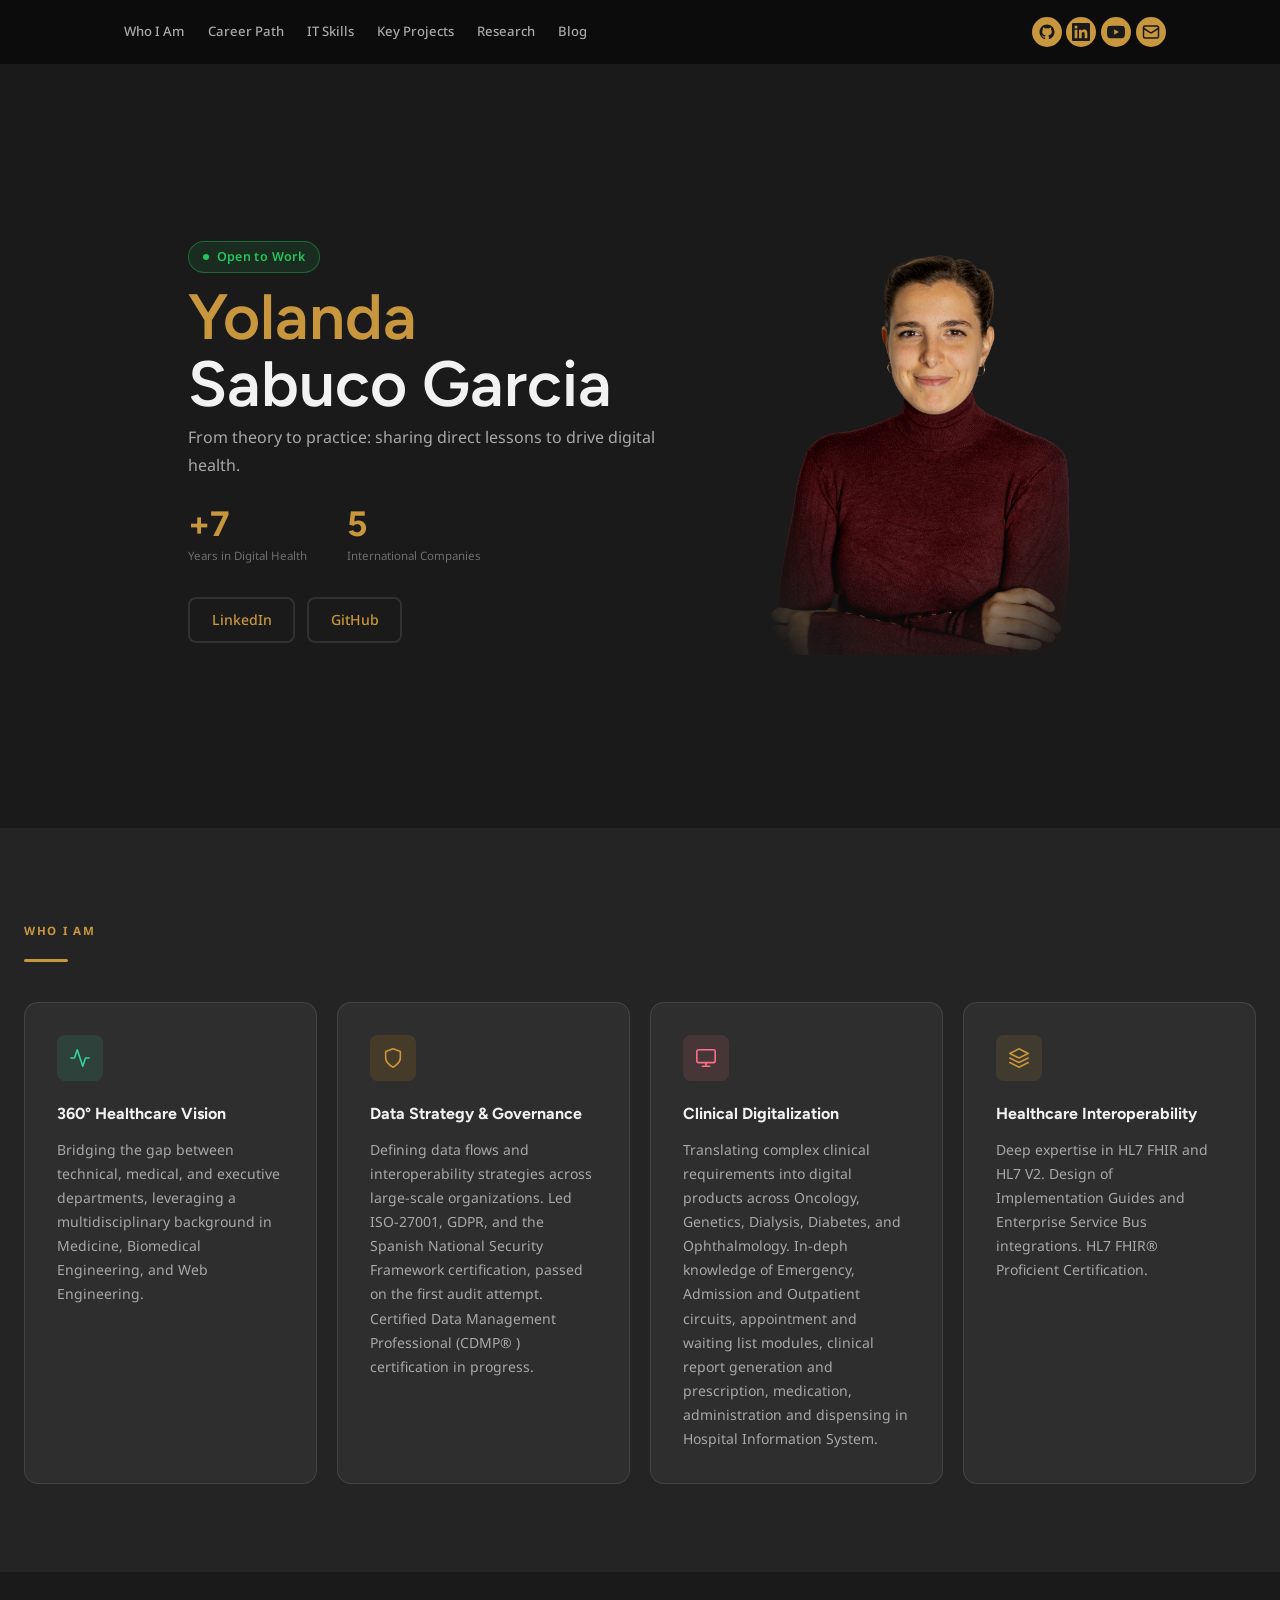
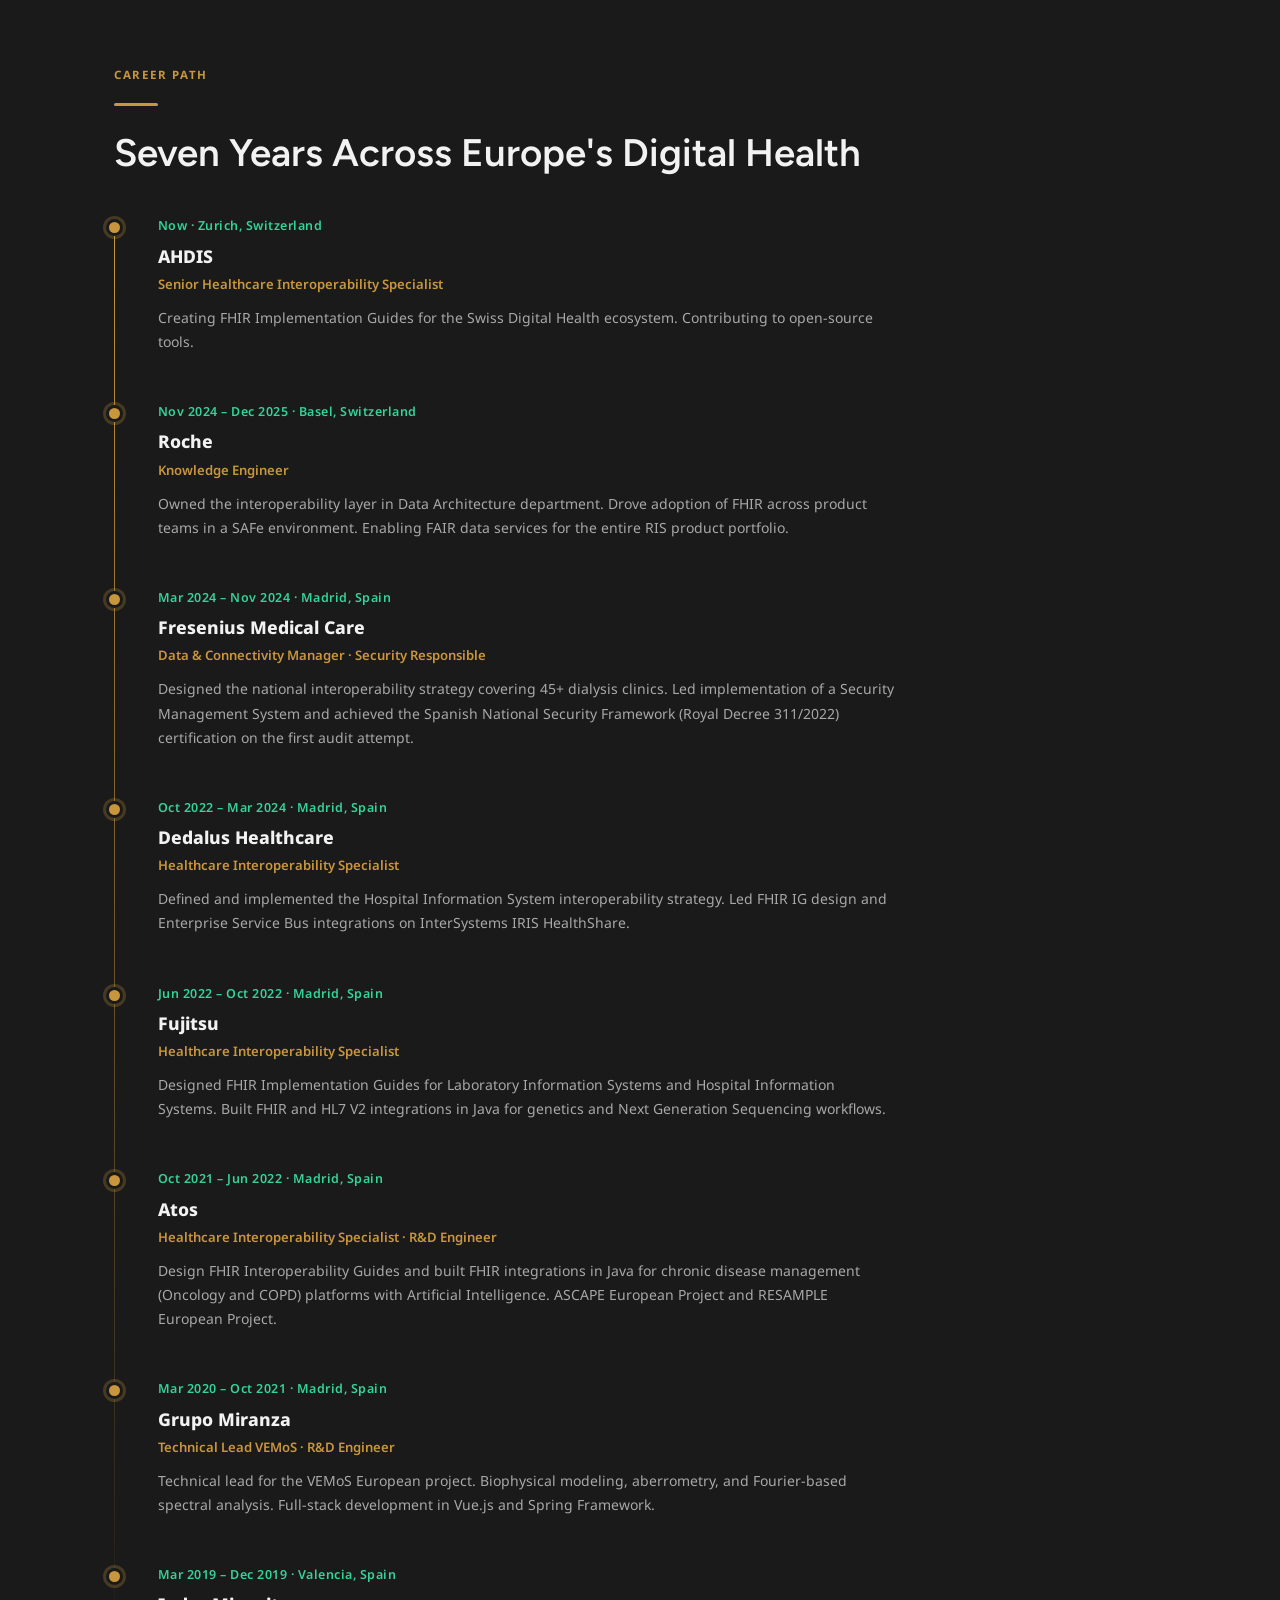
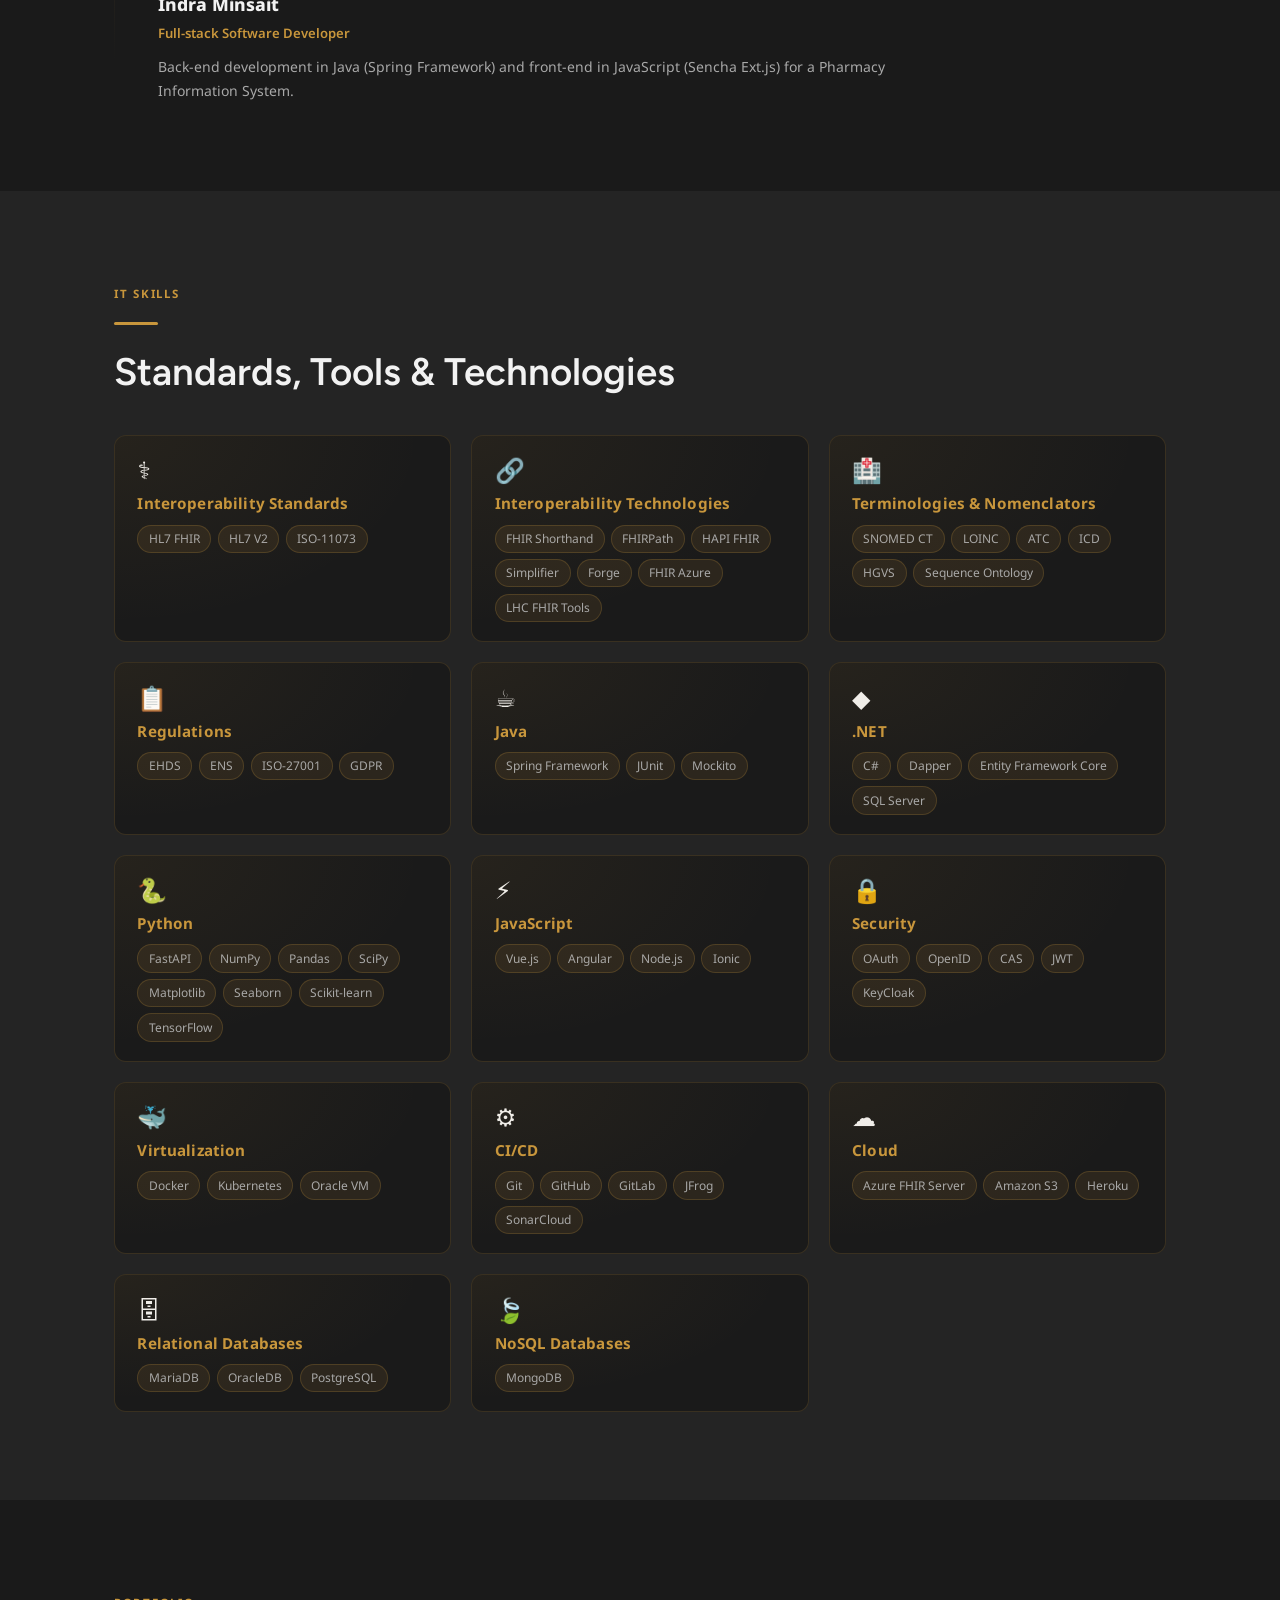
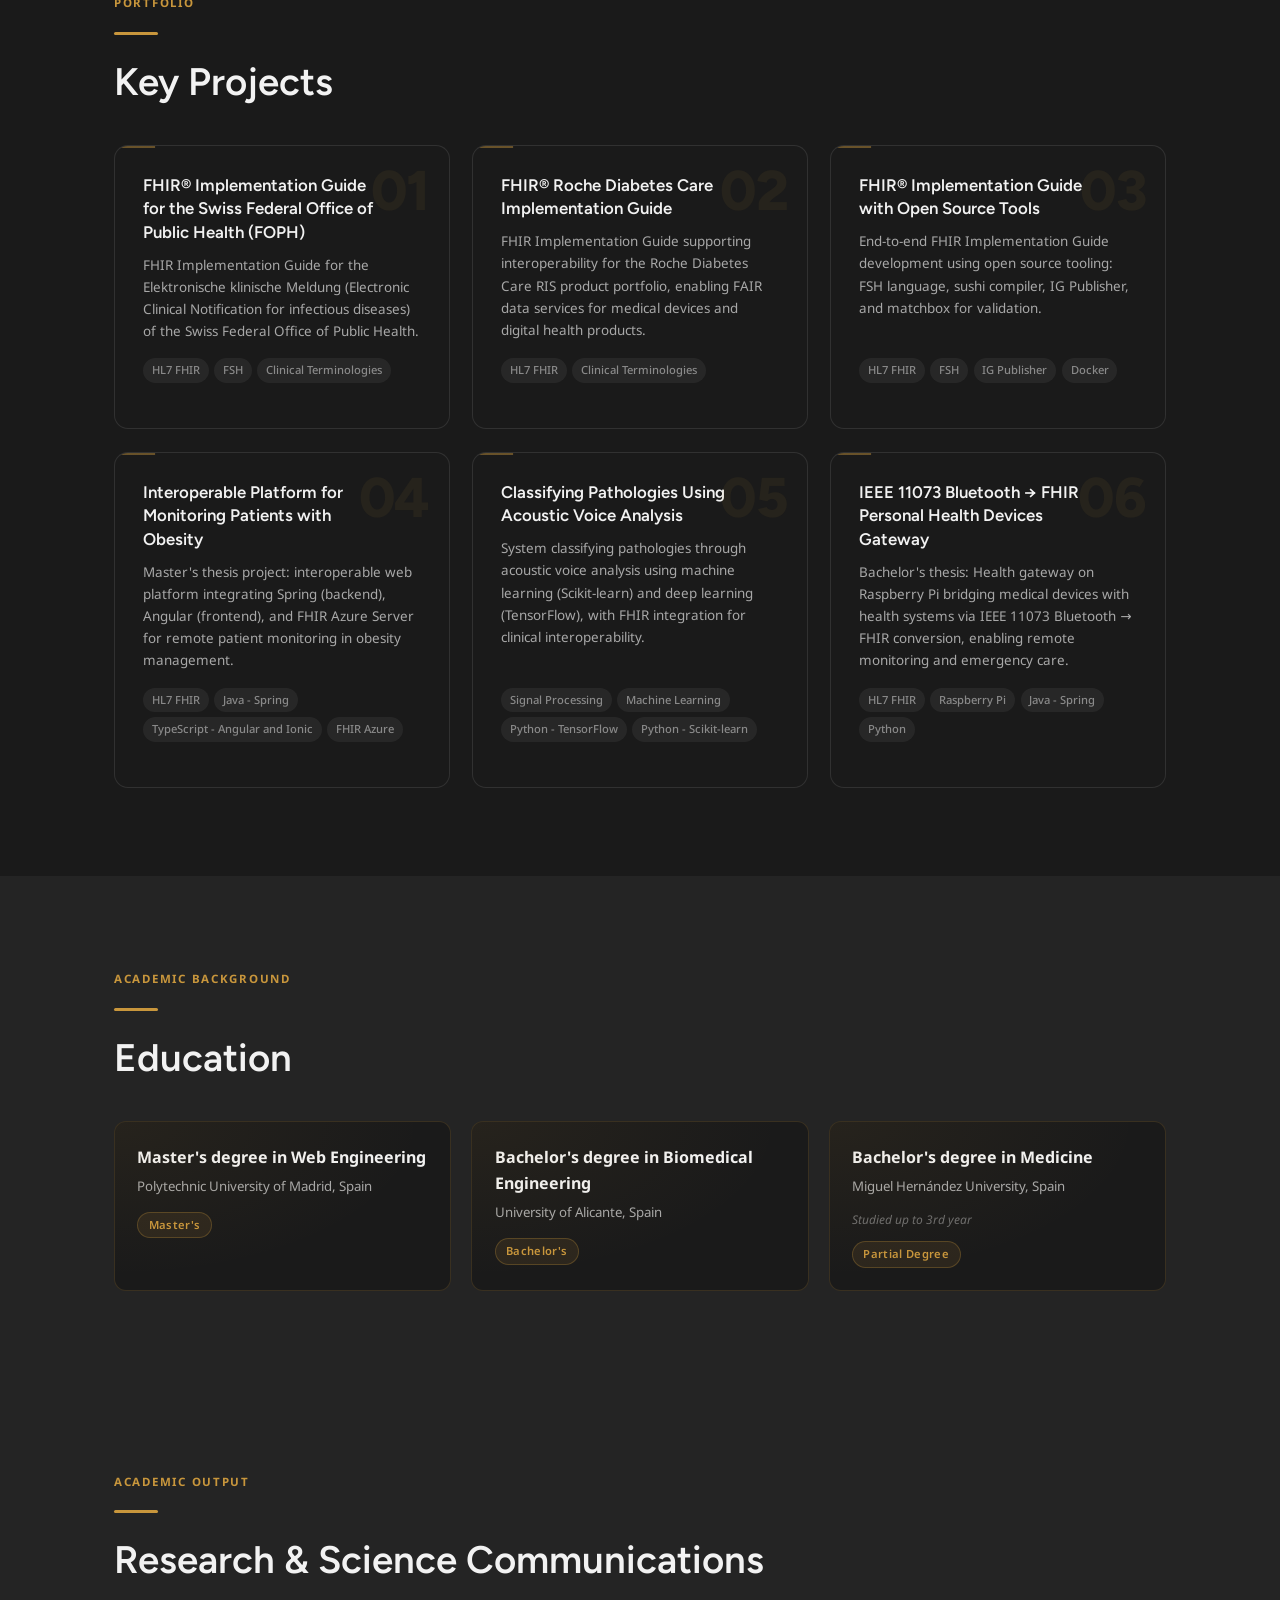
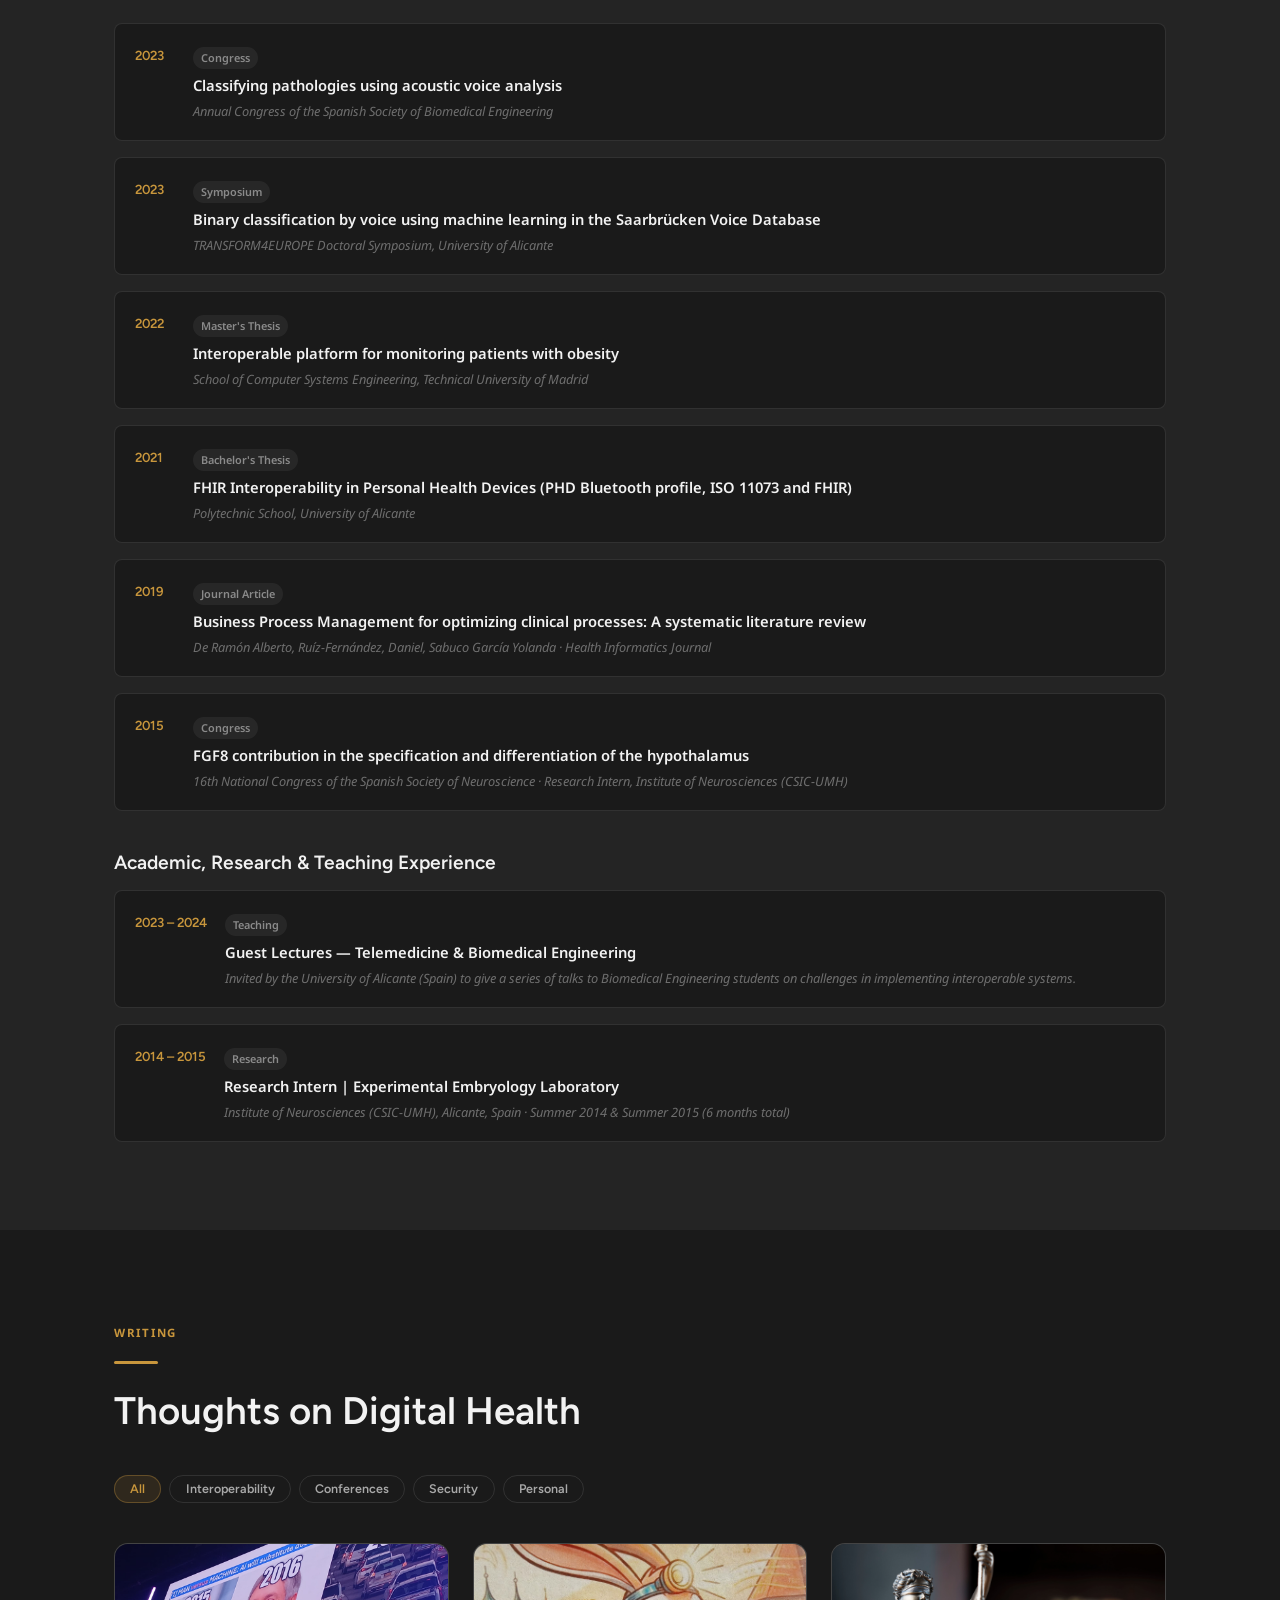
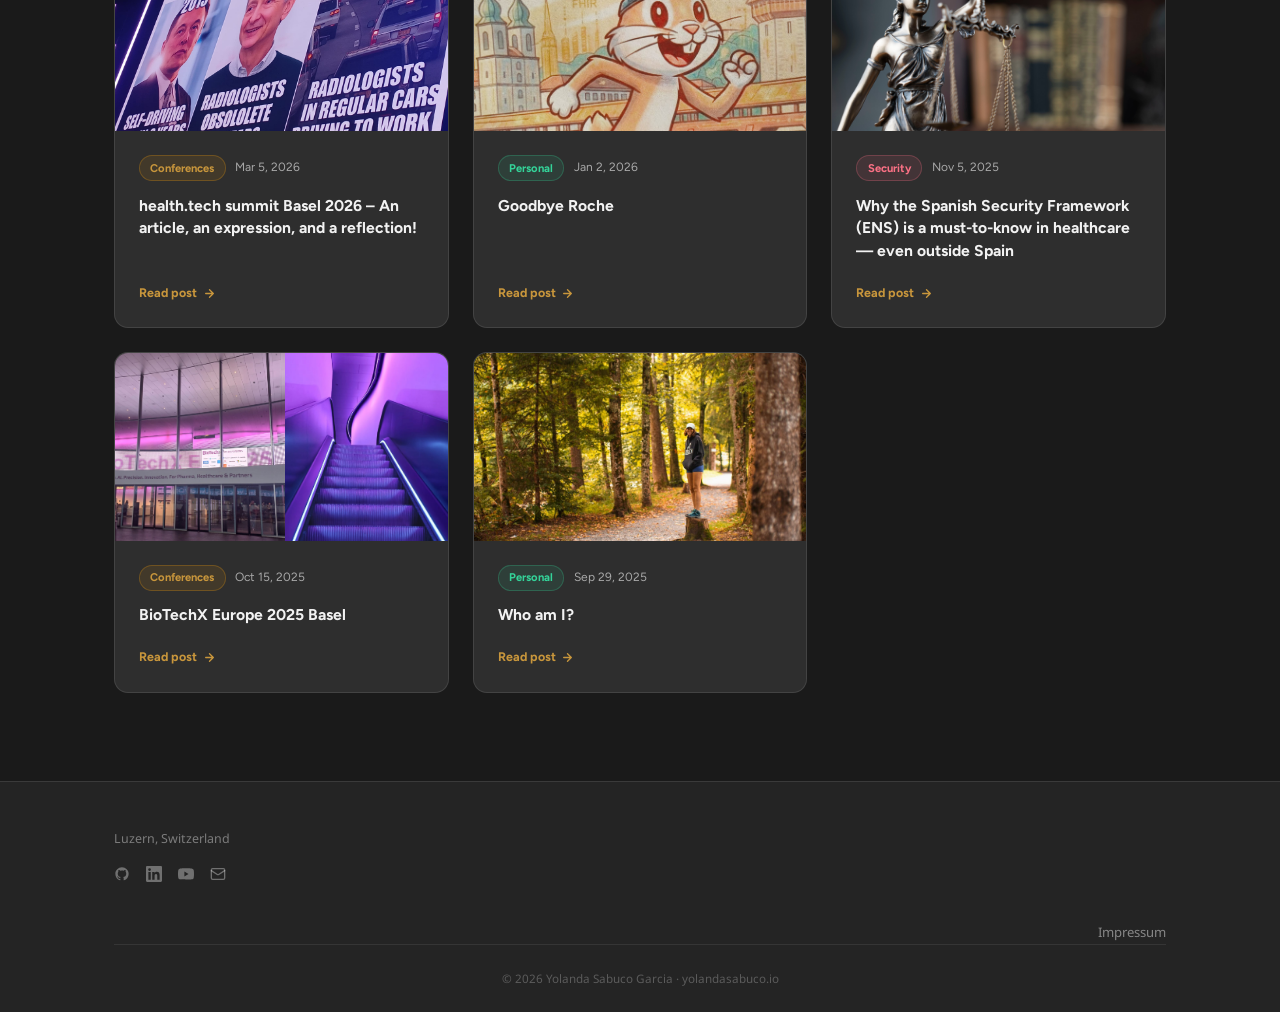
==== index.html @ d235a673 "Make project and publication cards fully clickable Co-Authored-By: Claude Sonnet 4.6 <noreply@anthro" ====
<!DOCTYPE html>
<html lang="en">
<head>
  <meta charset="UTF-8" />
  <meta name="viewport" content="width=device-width, initial-scale=1.0" />
  <title>Yolanda Sabuco Garcia — Portfolio</title>
  <meta name="description" content="Senior Healthcare Interoperability Specialist with +7 years bridging clinical, technical, and regulatory domains." />
  <meta name="author" content="Yolanda Sabuco Garcia" />
  <link rel="stylesheet" href="css/style.css" />
</head>
<body>

<!-- ==================== NAVIGATION ==================== -->
<nav class="nav" role="navigation" aria-label="Main navigation">
  <div class="nav__inner">
 
    <div class="nav__links" role="list">
      <a href="#expertise"     class="nav__link">Who I Am</a>
      <a href="#experience"   class="nav__link">Career Path</a>
      <a href="#skills"       class="nav__link">IT Skills</a>
      <a href="#projects"     class="nav__link">Key Projects</a>
      <a href="#publications" class="nav__link">Research</a>
      <a href="#blog"         class="nav__link">Blog</a>
    </div>

    <div class="nav__social">
      <!-- GitHub -->
      <a href="https://github.com/yoliyu" aria-label="GitHub">
        <svg width="18" height="18" viewBox="0 0 24 24" fill="currentColor"><path d="M12 2C6.477 2 2 6.477 2 12c0 4.418 2.865 8.166 6.839 9.489.5.092.682-.217.682-.482 0-.237-.009-.868-.013-1.703-2.782.604-3.369-1.342-3.369-1.342-.454-1.155-1.11-1.463-1.11-1.463-.908-.62.069-.608.069-.608 1.003.07 1.531 1.03 1.531 1.03.892 1.529 2.341 1.087 2.91.831.092-.646.35-1.086.636-1.336-2.22-.253-4.555-1.11-4.555-4.943 0-1.091.39-1.984 1.029-2.683-.103-.253-.446-1.27.098-2.647 0 0 .84-.269 2.75 1.025A9.578 9.578 0 0 1 12 6.836c.85.004 1.705.115 2.504.337 1.909-1.294 2.747-1.025 2.747-1.025.546 1.377.203 2.394.1 2.647.64.699 1.028 1.592 1.028 2.683 0 3.842-2.339 4.687-4.566 4.935.359.309.678.919.678 1.852 0 1.336-.012 2.415-.012 2.743 0 .267.18.578.688.48C19.138 20.163 22 16.418 22 12c0-5.523-4.477-10-10-10z"/></svg>
      </a>
      <!-- LinkedIn -->
      <a href="https://www.linkedin.com/in/yolanda-sabuco-garcia/" aria-label="LinkedIn">
        <svg width="18" height="18" viewBox="0 0 24 24" fill="currentColor"><path d="M20.447 20.452h-3.554v-5.569c0-1.328-.027-3.037-1.852-3.037-1.853 0-2.136 1.445-2.136 2.939v5.667H9.351V9h3.414v1.561h.046c.477-.9 1.637-1.85 3.37-1.85 3.601 0 4.267 2.37 4.267 5.455v6.286zM5.337 7.433a2.062 2.062 0 0 1-2.063-2.065 2.064 2.064 0 1 1 2.063 2.065zm1.782 13.019H3.555V9h3.564v11.452zM22.225 0H1.771C.792 0 0 .774 0 1.729v20.542C0 23.227.792 24 1.771 24h20.451C23.2 24 24 23.227 24 22.271V1.729C24 .774 23.2 0 22.222 0h.003z"/></svg>
      </a>
      <!-- YouTube -->
      <a href="https://www.youtube.com/@yolandasabuco-io" aria-label="YouTube">
        <svg width="18" height="18" viewBox="0 0 24 24" fill="currentColor"><path d="M23.498 6.186a3.016 3.016 0 0 0-2.122-2.136C19.505 3.545 12 3.545 12 3.545s-7.505 0-9.377.505A3.017 3.017 0 0 0 .502 6.186C0 8.07 0 12 0 12s0 3.93.502 5.814a3.016 3.016 0 0 0 2.122 2.136c1.871.505 9.376.505 9.376.505s7.505 0 9.377-.505a3.015 3.015 0 0 0 2.122-2.136C24 15.93 24 12 24 12s0-3.93-.502-5.814zM9.545 15.568V8.432L15.818 12l-6.273 3.568z"/></svg>
      </a>
      <!-- Email -->
      <a href="mailto:info@yolandasabuco.io" aria-label="Email">
        <svg width="18" height="18" viewBox="0 0 24 24" fill="none" stroke="currentColor" stroke-width="2" stroke-linecap="round" stroke-linejoin="round"><rect x="2" y="4" width="20" height="16" rx="2"/><path d="m22 7-8.97 5.7a1.94 1.94 0 0 1-2.06 0L2 7"/></svg>
      </a>
    </div>

    <button class="nav__hamburger" aria-label="Open menu" aria-expanded="false">
      <span></span><span></span><span></span>
    </button>
  </div>

  <!-- Mobile menu -->
  <div class="nav__mobile-menu" role="dialog" aria-label="Mobile navigation">
        <a href="#expertise"     class="nav__mobile-link">Who I Am</a>
      <a href="#experience"   class="nav__mobile-link">Career Path</a>
      <a href="#skills"       class="nav__mobile-link">IT Skills</a>
      <a href="#projects"     class="nav__mobile-link">Key Projects</a>
      <a href="#publications" class="nav__mobile-link">Research</a>
      <a href="#blog"         class="nav__mobile-link">Blog</a>
  </div>
</nav>

<!-- ==================== HERO ==================== -->
<section class="hero" id="hero">
  <div class="container">
    <div class="hero__inner">
      <div class="hero__content">
        <div class="hero__open-to-work">Open to Work</div>
        <h1 class="hero__name">
          <span class="accent">Yolanda</span><br>Sabuco Garcia
        </h1>
        <p class="hero__bio">
          From theory to practice: sharing direct lessons to drive digital health. 
        </p>

        <div class="hero__stats">
          <div class="hero__stat">
            <div class="hero__stat-value">+7</div>
            <div class="hero__stat-label">Years in Digital Health</div>
          </div>
          <div class="hero__stat">
            <div class="hero__stat-value">5</div>
            <div class="hero__stat-label">International Companies</div>
          </div>
        </div>

        <div class="hero__cta">
<a href="https://www.linkedin.com/in/yolanda-sabuco-garcia/" class="btn btn--outline">LinkedIn</a>
          <a href="https://github.com/yoliyu" class="btn btn--outline">GitHub</a>
        </div>
      </div>

      <div class="hero__img-wrapper reveal reveal-d2">
        <img
          class="hero__img"
          src="images/portrait.png"
          alt="Yolanda Sabuco Garcia"
        />

      </div>
    </div>
  </div>
</section>

<!-- ==================== EXPERTISE ==================== -->
<section class="expertise-section" id="expertise">
  <div class="container">
    <div class="section-title reveal">
      <span class="section-label">Who I Am</span>
      <div class="divider"></div>
   </div>

    <div class="expertise-grid">
 
      <div class="expertise-card reveal reveal-d1">
        <div class="expertise-card__icon expertise-card__icon--green">
          <svg viewBox="0 0 24 24" fill="none" stroke="currentColor" stroke-width="1.75" stroke-linecap="round" stroke-linejoin="round" aria-hidden="true"><path d="M22 12h-4l-3 9L9 3l-3 9H2"/></svg>
        </div>
        <div class="expertise-card__title">360° Healthcare Vision</div>
        <p class="expertise-card__text">Bridging the gap between technical, medical, and executive departments, leveraging a multidisciplinary background in Medicine, Biomedical Engineering, and Web Engineering.</p>
      </div>

      <div class="expertise-card reveal reveal-d2">
        <div class="expertise-card__icon expertise-card__icon--amber">
          <svg viewBox="0 0 24 24" fill="none" stroke="currentColor" stroke-width="1.75" stroke-linecap="round" stroke-linejoin="round" aria-hidden="true"><path d="M12 22s8-4 8-10V5l-8-3-8 3v7c0 6 8 10 8 10z"/></svg>
        </div>
        <div class="expertise-card__title">Data Strategy &amp; Governance</div>
        <p class="expertise-card__text">Defining data flows and interoperability strategies across large-scale organizations. Led ISO-27001, GDPR, and the Spanish National Security Framework certification, passed on the first audit attempt. Certified Data Management Professional (CDMP® ) certification in progress.</p>
      </div>

      <div class="expertise-card reveal reveal-d3">
        <div class="expertise-card__icon expertise-card__icon--rose">
          <svg viewBox="0 0 24 24" fill="none" stroke="currentColor" stroke-width="1.75" stroke-linecap="round" stroke-linejoin="round" aria-hidden="true"><rect x="2" y="3" width="20" height="14" rx="2"/><path d="M8 21h8M12 17v4"/></svg>
        </div>
        <div class="expertise-card__title">Clinical Digitalization</div>
        <p class="expertise-card__text">Translating complex clinical requirements into digital products across Oncology, Genetics, Dialysis, Diabetes, and Ophthalmology. In-deph knowledge of Emergency, Admission and Outpatient circuits, appointment and waiting list modules, clinical report generation and prescription, medication, administration and dispensing in Hospital Information System.</p>
      </div>

           <div class="expertise-card reveal">
        <div class="expertise-card__icon expertise-card__icon--blue">
          <svg viewBox="0 0 24 24" fill="none" stroke="currentColor" stroke-width="1.75" stroke-linecap="round" stroke-linejoin="round" aria-hidden="true"><path d="M12 2 2 7l10 5 10-5-10-5Z"/><path d="m2 17 10 5 10-5"/><path d="m2 12 10 5 10-5"/></svg>
        </div>
        <div class="expertise-card__title">Healthcare Interoperability</div>
        <p class="expertise-card__text">Deep expertise in HL7 FHIR and HL7 V2. Design of Implementation Guides and Enterprise Service Bus integrations. HL7 FHIR® Proficient Certification.</p>
      </div>

    </div>
  </div>
</section>

<!-- ==================== EXPERIENCE ==================== -->
<section id="experience">
  <div class="container">
    <div class="section-title reveal">
      <span class="section-label">Career Path</span>
      <div class="divider"></div>
      <h2>Seven Years Across Europe's Digital Health</h2>
    </div>

    <div class="exp-timeline">

      <div class="t-item reveal">
        <div class="t-date">Now · Zurich, Switzerland</div>
        <div class="t-company">AHDIS</div>
        <div class="t-role">Senior Healthcare Interoperability Specialist</div>
        <p class="t-desc">Creating FHIR Implementation Guides for the Swiss Digital Health ecosystem. Contributing to open-source tools.</p>
      </div>

      <div class="t-item reveal">
        <div class="t-date">Nov 2024 – Dec 2025 · Basel, Switzerland</div>
        <div class="t-company">Roche</div>
        <div class="t-role">Knowledge Engineer</div>
        <p class="t-desc">Owned the interoperability layer in Data Architecture department. Drove adoption of FHIR across product teams  in a SAFe environment. Enabling FAIR data services for the entire RIS product portfolio.</p>
      </div>

      <div class="t-item reveal">
        <div class="t-date">Mar 2024 – Nov 2024 · Madrid, Spain</div>
        <div class="t-company">Fresenius Medical Care</div>
        <div class="t-role">Data &amp; Connectivity Manager · Security Responsible</div>
        <p class="t-desc">Designed the national interoperability strategy covering 45+ dialysis clinics. Led implementation of a Security Management System and achieved the Spanish National Security Framework (Royal Decree 311/2022) certification on the first audit attempt.</p>
      </div>

      <div class="t-item reveal">
        <div class="t-date">Oct 2022 – Mar 2024 · Madrid, Spain</div>
        <div class="t-company">Dedalus Healthcare</div>
        <div class="t-role">Healthcare Interoperability Specialist</div>
        <p class="t-desc">Defined and implemented the Hospital Information System interoperability strategy. Led FHIR IG design and Enterprise Service Bus integrations on InterSystems IRIS HealthShare.</p>
      </div>

      <div class="t-item reveal">
        <div class="t-date">Jun 2022 – Oct 2022 · Madrid, Spain</div>
        <div class="t-company">Fujitsu</div>
        <div class="t-role">Healthcare Interoperability Specialist</div>
        <p class="t-desc">Designed FHIR Implementation Guides for Laboratory Information Systems and Hospital Information Systems. Built FHIR and HL7 V2 integrations in Java for genetics and Next Generation Sequencing workflows.</p>
      </div>

      <div class="t-item reveal">
        <div class="t-date">Oct 2021 – Jun 2022 · Madrid, Spain</div>
        <div class="t-company">Atos</div>
        <div class="t-role">Healthcare Interoperability Specialist · R&amp;D Engineer</div>
        <p class="t-desc">Design FHIR Interoperability Guides and built FHIR integrations in Java for chronic disease management (Oncology and COPD) platforms with Artificial Intelligence. ASCAPE European Project and RESAMPLE European Project.</p>
      </div>

      <div class="t-item reveal">
        <div class="t-date">Mar 2020 – Oct 2021 · Madrid, Spain</div>
        <div class="t-company">Grupo Miranza</div>
        <div class="t-role">Technical Lead VEMoS · R&amp;D Engineer</div>
        <p class="t-desc">Technical lead for the VEMoS European project. Biophysical modeling, aberrometry, and Fourier-based spectral analysis. Full-stack development in Vue.js and Spring Framework.</p>
      </div>

      <div class="t-item reveal">
        <div class="t-date">Mar 2019 – Dec 2019 · Valencia, Spain</div>
        <div class="t-company">Indra Minsait</div>
        <div class="t-role">Full-stack Software Developer</div>
        <p class="t-desc">Back-end development in Java (Spring Framework) and front-end in JavaScript (Sencha Ext.js) for a Pharmacy Information System.</p>
      </div>
    </div>
  </div>
</section>

<!-- ==================== SKILLS ==================== -->
<section id="skills" style="background: var(--surface);">
 <div class="container">
    <div class="section-title reveal">
      <span class="section-label">IT Skills</span>
      <div class="divider"></div>
      <h2>Standards, Tools &amp; Technologies</h2>
    </div>
    
    <div class="skills-grid">

      <div class="skill-card r d1">
        <span class="skill-card__icon">⚕</span>
        <h3 class="skill-card__title">Interoperability Standards</h3>
        <div class="skill-card__tags">
          <span class="stag">HL7 FHIR</span><span class="stag">HL7 V2</span><span class="stag">ISO-11073</span>
        </div>
      </div>

      <div class="skill-card r d2">
        <span class="skill-card__icon">🔗</span>
        <h3 class="skill-card__title">Interoperability Technologies</h3>
        <div class="skill-card__tags">
          <span class="stag">FHIR Shorthand</span><span class="stag">FHIRPath</span><span class="stag">HAPI FHIR</span><span class="stag">Simplifier</span><span class="stag">Forge</span><span class="stag">FHIR Azure</span><span class="stag">LHC FHIR Tools</span>
        </div>
      </div>

      <div class="skill-card r d3">
        <span class="skill-card__icon">🏥</span>
        <h3 class="skill-card__title">Terminologies &amp; Nomenclators</h3>
        <div class="skill-card__tags">
          <span class="stag">SNOMED CT</span><span class="stag">LOINC</span><span class="stag">ATC</span><span class="stag">ICD</span><span class="stag">HGVS</span><span class="stag">Sequence Ontology</span>
        </div>
      </div>

      <div class="skill-card r d1">
        <span class="skill-card__icon">📋</span>
        <h3 class="skill-card__title">Regulations</h3>
        <div class="skill-card__tags">
          <span class="stag">EHDS</span><span class="stag">ENS</span><span class="stag">ISO-27001</span><span class="stag">GDPR</span>
        </div>
      </div>

      <div class="skill-card r d2">
        <span class="skill-card__icon">☕</span>
        <h3 class="skill-card__title">Java</h3>
        <div class="skill-card__tags">
          <span class="stag">Spring Framework</span><span class="stag">JUnit</span><span class="stag">Mockito</span>
        </div>
      </div>

      <div class="skill-card r d3">
        <span class="skill-card__icon">◆</span>
        <h3 class="skill-card__title">.NET</h3>
        <div class="skill-card__tags">
          <span class="stag">C#</span><span class="stag">Dapper</span><span class="stag">Entity Framework Core</span><span class="stag">SQL Server</span>
        </div>
      </div>

      <div class="skill-card r d1">
        <span class="skill-card__icon">🐍</span>
        <h3 class="skill-card__title">Python</h3>
        <div class="skill-card__tags">
          <span class="stag">FastAPI</span><span class="stag">NumPy</span><span class="stag">Pandas</span><span class="stag">SciPy</span><span class="stag">Matplotlib</span><span class="stag">Seaborn</span><span class="stag">Scikit-learn</span><span class="stag">TensorFlow</span>
        </div>
      </div>

      <div class="skill-card r d2">
        <span class="skill-card__icon">⚡</span>
        <h3 class="skill-card__title">JavaScript</h3>
        <div class="skill-card__tags">
          <span class="stag">Vue.js</span><span class="stag">Angular</span><span class="stag">Node.js</span><span class="stag">Ionic</span>
        </div>
      </div>

      <div class="skill-card r d3">
        <span class="skill-card__icon">🔒</span>
        <h3 class="skill-card__title">Security</h3>
        <div class="skill-card__tags">
          <span class="stag">OAuth</span><span class="stag">OpenID</span><span class="stag">CAS</span><span class="stag">JWT</span><span class="stag">KeyCloak</span>
        </div>
      </div>

      <div class="skill-card r d1">
        <span class="skill-card__icon">🐳</span>
        <h3 class="skill-card__title">Virtualization</h3>
        <div class="skill-card__tags">
          <span class="stag">Docker</span><span class="stag">Kubernetes</span><span class="stag">Oracle VM</span>
        </div>
      </div>

      <div class="skill-card r d2">
        <span class="skill-card__icon">⚙</span>
        <h3 class="skill-card__title">CI/CD</h3>
        <div class="skill-card__tags">
          <span class="stag">Git</span><span class="stag">GitHub</span><span class="stag">GitLab</span><span class="stag">JFrog</span><span class="stag">SonarCloud</span>
        </div>
      </div>

      <div class="skill-card r d3">
        <span class="skill-card__icon">☁</span>
        <h3 class="skill-card__title">Cloud</h3>
        <div class="skill-card__tags">
          <span class="stag">Azure FHIR Server</span><span class="stag">Amazon S3</span><span class="stag">Heroku</span>
        </div>
      </div>

      <div class="skill-card r d1">
        <span class="skill-card__icon">🗄</span>
        <h3 class="skill-card__title">Relational Databases</h3>
        <div class="skill-card__tags">
          <span class="stag">MariaDB</span><span class="stag">OracleDB</span><span class="stag">PostgreSQL</span>
        </div>
      </div>

      <div class="skill-card r d2">
        <span class="skill-card__icon">🍃</span>
        <h3 class="skill-card__title">NoSQL Databases</h3>
        <div class="skill-card__tags">
          <span class="stag">MongoDB</span>
        </div>
      </div>

    </div>
  </div>
</section>

<!-- ==================== PROJECTS ==================== -->
<section id="projects">
  <div class="container">
    <div class="section-title reveal">
      <span class="section-label">Portfolio</span>
      <div class="divider"></div>
      <h2>Key Projects</h2>
    </div>

    <div class="projects__grid">

      <a class="project-card reveal" href="https://github.com/ahdis/ch-ekm" target="_blank" rel="noopener">
        <span class="project-card__num">01</span>
        <div class="project-card__title">FHIR® Implementation Guide for the Swiss Federal Office of Public Health (FOPH)</div>
        <p class="project-card__desc">FHIR Implementation Guide for the Elektronische klinische Meldung (Electronic Clinical Notification for infectious diseases) of the Swiss Federal Office of Public Health.</p>
        <div class="project-card__tags">
          <span class="tag">HL7 FHIR</span>
          <span class="tag">FSH</span>
          <span class="tag">Clinical Terminologies</span>
        </div>
      </a>

      <a class="project-card reveal reveal-d1" href="https://simplifier.net/guide/interoperability-r5-guide?version=current" target="_blank" rel="noopener">
        <span class="project-card__num">02</span>
        <div class="project-card__title">FHIR® Roche Diabetes Care Implementation Guide</div>
        <p class="project-card__desc">FHIR Implementation Guide supporting interoperability for the Roche Diabetes Care RIS product portfolio, enabling FAIR data services for medical devices and digital health products.</p>
        <div class="project-card__tags">
          <span class="tag">HL7 FHIR</span>
          <span class="tag">Clinical Terminologies</span>
        </div>
      </a>

      <a class="project-card reveal reveal-d2" href="https://github.com/yoliyu/fhir-implementation-guide" target="_blank" rel="noopener">
        <span class="project-card__num">03</span>
        <div class="project-card__title">FHIR® Implementation Guide with Open Source Tools</div>
        <p class="project-card__desc">End-to-end FHIR Implementation Guide development using open source tooling: FSH language, sushi compiler, IG Publisher, and matchbox for validation.</p>
        <div class="project-card__tags">
          <span class="tag">HL7 FHIR</span>
          <span class="tag">FSH</span>
          <span class="tag">IG Publisher</span>
          <span class="tag">Docker</span>
        </div>
      </a>

      <a class="project-card reveal" href="https://github.com/healthtracker-platform" target="_blank" rel="noopener">
        <span class="project-card__num">04</span>
        <div class="project-card__title">Interoperable Platform for Monitoring Patients with Obesity</div>
        <p class="project-card__desc">Master's thesis project: interoperable web platform integrating Spring (backend), Angular (frontend), and FHIR Azure Server for remote patient monitoring in obesity management.</p>
        <div class="project-card__tags">
          <span class="tag">HL7 FHIR</span>
          <span class="tag">Java - Spring</span>
          <span class="tag">TypeScript - Angular and Ionic</span>
          <span class="tag">FHIR Azure</span>
        </div>
      </a>

      <a class="project-card reveal reveal-d1" href="https://github.com/yoliyu/diseases-detection-by-voice" target="_blank" rel="noopener">
        <span class="project-card__num">05</span>
        <div class="project-card__title">Classifying Pathologies Using Acoustic Voice Analysis</div>
        <p class="project-card__desc">System classifying pathologies through acoustic voice analysis using machine learning (Scikit-learn) and deep learning (TensorFlow), with FHIR integration for clinical interoperability.</p>
        <div class="project-card__tags">
          <span class="tag">Signal Processing</span>
          <span class="tag">Machine Learning</span>
          <span class="tag">Python - TensorFlow</span>
          <span class="tag">Python - Scikit-learn</span>
        </div>
      </a>

      <a class="project-card reveal reveal-d2" href="https://www.youtube.com/watch?v=8aj2rQQcRYQ" target="_blank" rel="noopener">
        <span class="project-card__num">06</span>
        <div class="project-card__title">IEEE 11073 Bluetooth → FHIR Personal Health Devices Gateway</div>
        <p class="project-card__desc">Bachelor's thesis: Health gateway on Raspberry Pi bridging medical devices with health systems via IEEE 11073 Bluetooth → FHIR conversion, enabling remote monitoring and emergency care.</p>
        <div class="project-card__tags">
          <span class="tag">HL7 FHIR</span>
          <span class="tag">Raspberry Pi</span>
          <span class="tag">Java - Spring</span>
          <span class="tag">Python</span>
        </div>
      </a>

    </div>
  </div>
</section>

<!-- ==================== EDUCATION ==================== -->
<section id="education" style="background: var(--surface);">
  <div class="container">
    <div class="section-title reveal">
      <span class="section-label">Academic Background</span>
      <div class="divider"></div>
      <h2>Education</h2>
    </div>

    <div class="education__grid reveal">
      <div class="education-card">
        <div class="education-card__degree">Master's degree in Web Engineering</div>
        <div class="education-card__school">Polytechnic University of Madrid, Spain</div>
        <span class="education-badge">Master's</span>
      </div>
      <div class="education-card">
        <div class="education-card__degree">Bachelor's degree in Biomedical Engineering</div>
        <div class="education-card__school">University of Alicante, Spain</div>
        <span class="education-badge">Bachelor's</span>
      </div>
      <div class="education-card">
        <div class="education-card__degree">Bachelor's degree in Medicine</div>
        <div class="education-card__school">Miguel Hernández University, Spain</div>
        <div class="education-card__note">Studied up to 3rd year</div>
        <span class="education-badge">Partial Degree</span>
      </div>
    </div>
    </div>
  </div>
</section>

<!-- ==================== PUBLICATIONS ==================== -->
<section id="publications" class="publications">
  <div class="container">
    <div class="section-title reveal">
      <span class="section-label">Academic Output</span>
      <div class="divider"></div>
      <h2>Research &amp; Science Communications</h2>
    </div>

    <div class="publications__list">
      <a class="pub-item reveal" href="https://caseib.es/2023/wp-content/uploads/2023/12/CASEIB2023_LIBRO_DE_ACTAS_FINAL_COMP.pdf" target="_blank" rel="noopener">
        <div class="pub-item__year">2023</div>
        <div>
          <span class="pub-item__type">Congress</span>
          <div class="pub-item__title">Classifying pathologies using acoustic voice analysis</div>
          <div class="pub-item__venue">Annual Congress of the Spanish Society of Biomedical Engineering</div>
        </div>
      </a>
      <a class="pub-item reveal" href="https://github.com/yoliyu/diseases-detection-by-voice/blob/master/Poster-Transform4EuropeSymposium2023.pdf" target="_blank" rel="noopener">
        <div class="pub-item__year">2023</div>
        <div>
          <span class="pub-item__type">Symposium</span>
          <div class="pub-item__title">Binary classification by voice using machine learning in the Saarbrücken Voice Database</div>
          <div class="pub-item__venue">TRANSFORM4EUROPE Doctoral Symposium, University of Alicante</div>
        </div>
      </a>
      <a class="pub-item reveal" href="https://oa.upm.es/71085/" target="_blank" rel="noopener">
        <div class="pub-item__year">2022</div>
        <div>
          <span class="pub-item__type">Master's Thesis</span>
          <div class="pub-item__title">Interoperable platform for monitoring patients with obesity</div>
          <div class="pub-item__venue">School of Computer Systems Engineering, Technical University of Madrid</div>
        </div>
      </a>
      <a class="pub-item reveal" href="https://eps.ua.es/es/ingenieria-biomedica/documentos/ejemplos-tfg/2020-2021/tfg-e.pdf" target="_blank" rel="noopener">
        <div class="pub-item__year">2021</div>
        <div>
          <span class="pub-item__type">Bachelor's Thesis</span>
          <div class="pub-item__title">FHIR Interoperability in Personal Health Devices (PHD Bluetooth profile, ISO 11073 and FHIR)</div>
          <div class="pub-item__venue">Polytechnic School, University of Alicante</div>
        </div>
      </a>
      <a class="pub-item reveal" href="https://pubmed.ncbi.nlm.nih.gov/31581880/" target="_blank" rel="noopener">
        <div class="pub-item__year">2019</div>
        <div>
          <span class="pub-item__type">Journal Article</span>
          <div class="pub-item__title">Business Process Management for optimizing clinical processes: A systematic literature review</div>
          <div class="pub-item__venue">De Ramón Alberto, Ruíz-Fernández, Daniel, Sabuco García Yolanda · Health Informatics Journal</div>
        </div>
      </a>
      <a class="pub-item reveal" href="https://www.senc.es/wp-content/uploads/2024/11/COMUNICATIONS-SENC2015.pdf" target="_blank" rel="noopener">
        <div class="pub-item__year">2015</div>
        <div>
          <span class="pub-item__type">Congress</span>
          <div class="pub-item__title">FGF8 contribution in the specification and differentiation of the hypothalamus</div>
          <div class="pub-item__venue">16th National Congress of the Spanish Society of Neuroscience · Research Intern, Institute of Neurosciences (CSIC-UMH)</div>
        </div>
      </a>
    </div>

    <div style="margin-top:2.5rem;" class="reveal">
      <h3 style="font-size:1.2rem; margin-bottom:1rem;">Academic, Research &amp; Teaching Experience</h3>
      <div class="pub-item">
        <div class="pub-item__year">2023 – 2024</div>
        <div>
          <span class="pub-item__type">Teaching</span>
          <div class="pub-item__title">Guest Lectures — Telemedicine &amp; Biomedical Engineering</div>
          <div class="pub-item__venue">Invited by the University of Alicante (Spain) to give a series of talks to Biomedical Engineering students on challenges in implementing interoperable systems.</div>
        </div>
      </div>
      <div class="pub-item" style="margin-top:1rem;">
        <div class="pub-item__year">2014 – 2015</div>
        <div>
          <span class="pub-item__type">Research</span>
          <div class="pub-item__title">Research Intern | Experimental Embryology Laboratory</div>
          <div class="pub-item__venue">Institute of Neurosciences (CSIC-UMH), Alicante, Spain · Summer 2014 &amp; Summer 2015 (6 months total)</div>
        </div>
      </div>
    </div>
  </div>
</section>



<!-- ==================== BLOG ==================== -->
<section id="blog">
  <div class="container">
    <div class="section-title reveal">
      <span class="section-label">Writing</span>
      <div class="divider"></div>
      <h2>Thoughts on Digital Health</h2>
    </div>

    <div class="filter-row r d3" role="group" aria-label="Filter posts by category">
      <button class="filter-btn active" data-filter="all">All</button>
      <button class="filter-btn" data-filter="interoperability">Interoperability</button>
      <button class="filter-btn" data-filter="conferences">Conferences</button>
      <button class="filter-btn" data-filter="security">Security</button>
      <button class="filter-btn" data-filter="personal">Personal</button>
    </div>

    <div class="blog-grid">

      <a class="blog-card r" data-category="conferences" href="blog/health-tech-summit-2026.html">
        <div class="blog-img-wrap">
          <img class="blog-img" src="images/blog/WhatsApp-Image-2026-03-04-at-17.52.22.jpeg" alt="health.tech summit Basel 2026" loading="lazy">
        </div>
        <div class="blog-body">
          <div class="blog-meta">
            <span class="cat-pill cat-conferences">Conferences</span>
            <span class="blog-date">Mar 5, 2026</span>
          </div>
          <div class="blog-title">health.tech summit Basel 2026 – An article, an expression, and a reflection!</div>
          <span class="blog-read">Read post <svg viewBox="0 0 24 24" fill="none" stroke="currentColor" stroke-width="2.5" stroke-linecap="round" stroke-linejoin="round" aria-hidden="true"><path d="M5 12h14M12 5l7 7-7 7"/></svg></span>
        </div>
      </a>

<a class="blog-card r d2" data-category="personal" href="blog/goodbye-roche.html">
        <div class="blog-img-wrap">
          <img class="blog-img" src="images/blog/Goodbye-e1767379319124.png" alt="Goodbye Roche" loading="lazy">
        </div>
        <div class="blog-body">
          <div class="blog-meta">
            <span class="cat-pill cat-personal">Personal</span>
            <span class="blog-date">Jan 2, 2026</span>
          </div>
          <div class="blog-title">Goodbye Roche</div>
          <span class="blog-read">Read post <svg viewBox="0 0 24 24" fill="none" stroke="currentColor" stroke-width="2.5" stroke-linecap="round" stroke-linejoin="round" aria-hidden="true"><path d="M5 12h14M12 5l7 7-7 7"/></svg></span>
        </div>
      </a>

      <a class="blog-card r" data-category="security" href="blog/spanish-security-framework.html">
        <div class="blog-img-wrap">
          <img class="blog-img" src="images/blog/justice-e1762327016691.png" alt="Spanish Security Framework ENS" loading="lazy">
        </div>
        <div class="blog-body">
          <div class="blog-meta">
            <span class="cat-pill cat-security">Security</span>
            <span class="blog-date">Nov 5, 2025</span>
          </div>
          <div class="blog-title">Why the Spanish Security Framework (ENS) is a must-to-know in healthcare — even outside Spain</div>
          <span class="blog-read">Read post <svg viewBox="0 0 24 24" fill="none" stroke="currentColor" stroke-width="2.5" stroke-linecap="round" stroke-linejoin="round" aria-hidden="true"><path d="M5 12h14M12 5l7 7-7 7"/></svg></span>
        </div>
      </a>

      <a class="blog-card r d1" data-category="conferences" href="blog/biotechx-2025.html">
        <div class="blog-img-wrap">
          <img class="blog-img" src="images/blog/biotechx.png" alt="BioTechX Europe 2025 Basel" loading="lazy">
        </div>
        <div class="blog-body">
          <div class="blog-meta">
            <span class="cat-pill cat-conferences">Conferences</span>
            <span class="blog-date">Oct 15, 2025</span>
          </div>
          <div class="blog-title">BioTechX Europe 2025 Basel</div>
          <span class="blog-read">Read post <svg viewBox="0 0 24 24" fill="none" stroke="currentColor" stroke-width="2.5" stroke-linecap="round" stroke-linejoin="round" aria-hidden="true"><path d="M5 12h14M12 5l7 7-7 7"/></svg></span>
        </div>
      </a>

      <a class="blog-card r d2" data-category="personal" href="blog/who-am-i.html">
        <div class="blog-img-wrap">
          <img class="blog-img" src="images/blog/WhatsApp-Image-2025-09-22-at-23.16.43-1-scaled-e1759166299382.jpeg" alt="Who am I?" loading="lazy">
        </div>
        <div class="blog-body">
          <div class="blog-meta">
            <span class="cat-pill cat-personal">Personal</span>
            <span class="blog-date">Sep 29, 2025</span>
          </div>
          <div class="blog-title">Who am I?</div>
          <span class="blog-read">Read post <svg viewBox="0 0 24 24" fill="none" stroke="currentColor" stroke-width="2.5" stroke-linecap="round" stroke-linejoin="round" aria-hidden="true"><path d="M5 12h14M12 5l7 7-7 7"/></svg></span>
        </div>
      </a>

    </div>
  </div>
</section>

<!-- ==================== FOOTER ==================== -->
<footer class="footer">
  <div class="container">
    <div class="footer__inner">
      <div class="footer__brand">
        <div class="footer__tagline">Luzern, Switzerland</div>
        <div class="footer__socials">
          <a href="https://github.com/yoliyu" aria-label="GitHub" class="footer__social-link">
            <svg width="16" height="16" viewBox="0 0 24 24" fill="currentColor"><path d="M12 2C6.477 2 2 6.477 2 12c0 4.418 2.865 8.166 6.839 9.489.5.092.682-.217.682-.482 0-.237-.009-.868-.013-1.703-2.782.604-3.369-1.342-3.369-1.342-.454-1.155-1.11-1.463-1.11-1.463-.908-.62.069-.608.069-.608 1.003.07 1.531 1.03 1.531 1.03.892 1.529 2.341 1.087 2.91.831.092-.646.35-1.086.636-1.336-2.22-.253-4.555-1.11-4.555-4.943 0-1.091.39-1.984 1.029-2.683-.103-.253-.446-1.27.098-2.647 0 0 .84-.269 2.75 1.025A9.578 9.578 0 0 1 12 6.836c.85.004 1.705.115 2.504.337 1.909-1.294 2.747-1.025 2.747-1.025.546 1.377.203 2.394.1 2.647.64.699 1.028 1.592 1.028 2.683 0 3.842-2.339 4.687-4.566 4.935.359.309.678.919.678 1.852 0 1.336-.012 2.415-.012 2.743 0 .267.18.578.688.48C19.138 20.163 22 16.418 22 12c0-5.523-4.477-10-10-10z"/></svg>
          </a>
          <a href="https://www.linkedin.com/in/yolanda-sabuco-garcia/" aria-label="LinkedIn" class="footer__social-link">
            <svg width="16" height="16" viewBox="0 0 24 24" fill="currentColor"><path d="M20.447 20.452h-3.554v-5.569c0-1.328-.027-3.037-1.852-3.037-1.853 0-2.136 1.445-2.136 2.939v5.667H9.351V9h3.414v1.561h.046c.477-.9 1.637-1.85 3.37-1.85 3.601 0 4.267 2.37 4.267 5.455v6.286zM5.337 7.433a2.062 2.062 0 0 1-2.063-2.065 2.064 2.064 0 1 1 2.063 2.065zm1.782 13.019H3.555V9h3.564v11.452zM22.225 0H1.771C.792 0 0 .774 0 1.729v20.542C0 23.227.792 24 1.771 24h20.451C23.2 24 24 23.227 24 22.271V1.729C24 .774 23.2 0 22.222 0h.003z"/></svg>
          </a>
          <a href="https://www.youtube.com/@yolandasabuco-io" aria-label="YouTube" class="footer__social-link">
            <svg width="16" height="16" viewBox="0 0 24 24" fill="currentColor"><path d="M23.498 6.186a3.016 3.016 0 0 0-2.122-2.136C19.505 3.545 12 3.545 12 3.545s-7.505 0-9.377.505A3.017 3.017 0 0 0 .502 6.186C0 8.07 0 12 0 12s0 3.93.502 5.814a3.016 3.016 0 0 0 2.122 2.136c1.871.505 9.376.505 9.376.505s7.505 0 9.377-.505a3.015 3.015 0 0 0 2.122-2.136C24 15.93 24 12 24 12s0-3.93-.502-5.814zM9.545 15.568V8.432L15.818 12l-6.273 3.568z"/></svg>
          </a>
          <a href="mailto:info@yolandasabuco.io" aria-label="Email" class="footer__social-link">
            <svg width="16" height="16" viewBox="0 0 24 24" fill="none" stroke="currentColor" stroke-width="2" stroke-linecap="round" stroke-linejoin="round"><rect x="2" y="4" width="20" height="16" rx="2"/><path d="m22 7-8.97 5.7a1.94 1.94 0 0 1-2.06 0L2 7"/></svg>
          </a>
        </div>
      </div>
    </div>
    <div class="footer__links">
      <a href="impressum.html" class="footer__link">Impressum</a>
    </div>
    <div class="footer__copyright">© 2026 Yolanda Sabuco Garcia · yolandasabuco.io</div>
  </div>
</footer>

<button class="back-to-top" aria-label="Back to top" title="Back to top">
  <svg width="16" height="16" viewBox="0 0 24 24" fill="none" stroke="currentColor" stroke-width="2.5"><polyline points="18 15 12 9 6 15"/></svg>
</button>

<script src="js/main.js"></script>
</body>
</html>
---- css/style.css ----
/* =====================================================
   YOLANDA SABUCO — Portfolio Website
   Design: Academic, Clean, Professional
   ===================================================== */

@import url('https://fonts.googleapis.com/css2?family=Figtree:wght@300;400;500;600;700;800&family=Noto+Sans:ital,wght@0,300;0,400;0,500;0,700;1,400&family=JetBrains+Mono:wght@400;500&display=swap');

/* === VARIABLES === */
:root {
  --bg: #1a1a1a;
  --surface: #242424;
  --surface-2: #2e2e2e;
  --border: rgba(255,255,255,0.10);
  --text: #f2f2f2;
  --text-secondary: #a8a8a8;
  --text-muted: #6e6e6e;
  --accent: #c8963c;
  --accent-hover: #b5832f;
  --accent-warm: #c8963c;
  --accent-warm-hover: #b5832f;
  --accent-warm-light: rgba(200,150,60,0.10);
  --accent-light: rgba(200,150,60,0.10);
  --tag-bg: rgba(255,255,255,0.06);
  --tag-text: #8a8a8a;

  --font-serif: 'Figtree', sans-serif;
  --font-sans: 'Noto Sans', system-ui, -apple-system, sans-serif;
  --font-mono: 'JetBrains Mono', 'Courier New', monospace;

  --banner-height: 36px;
  --nav-height: 64px;
  --max-width: 1100px;
  --max-narrow: 760px;
  --radius-sm: 4px;
  --radius-md: 8px;
  --radius-lg: 14px;

  --shadow-sm: 0 1px 3px rgba(0,0,0,0.45);
  --shadow-md: 0 4px 16px rgba(0,0,0,0.55);
  --shadow-lg: 0 8px 32px rgba(0,0,0,0.65);

  --transition: 200ms ease;
  --transition-slow: 400ms ease;

  /* aliases for ported components */
  --a1: var(--accent);
  --a2: #34d399;
  --a3: var(--accent-warm);
  --muted: var(--text-secondary);
  --fh: var(--font-serif);
  --r: var(--radius-lg);
  --ease: cubic-bezier(.4,0,.2,1);
}

/* === SCROLLBAR === */
::-webkit-scrollbar { width: 3px; }
::-webkit-scrollbar-track { background: var(--bg); }
::-webkit-scrollbar-thumb { background: var(--accent); border-radius: 2px; }

/* === RESET === */
*, *::before, *::after { box-sizing: border-box; margin: 0; padding: 0; }

html {
  scroll-behavior: smooth;
  scroll-padding-top: var(--nav-height);
  font-size: 16px;
}

body {
  font-family: var(--font-sans);
  line-height: 1.65;
  color: var(--text);
  background: var(--bg);
  -webkit-font-smoothing: antialiased;
  overflow-x: hidden;
}

img { max-width: 100%; height: auto; display: block; }
a { color: var(--accent); text-decoration: none; transition: color var(--transition); }
a:hover { color: var(--accent-warm); }
ul, ol { list-style: none; }

/* === TYPOGRAPHY === */
h1, h2, h3, h4, h5 {
  font-family: var(--font-serif);
  font-weight: 600;
  line-height: 1.2;
  color: var(--text);
}
h1 { font-size: clamp(2.4rem, 5vw, 3.6rem); }
h2 { font-size: clamp(1.7rem, 3.5vw, 2.4rem); }
h3 { font-size: clamp(1.2rem, 2.5vw, 1.6rem); }
h4 { font-size: 1.1rem; }
p { margin-bottom: 1em; }
p:last-child { margin-bottom: 0; }

code {
  font-family: var(--font-mono);
  font-size: 0.87em;
  background: var(--surface-2);
  padding: 0.15em 0.4em;
  border-radius: var(--radius-sm);
  color: #34d399;
}

pre {
  font-family: var(--font-mono);
  background: #0d1117;
  color: #e6edf3;
  padding: 1.5rem;
  border-radius: var(--radius-md);
  overflow-x: auto;
  font-size: 0.875rem;
  line-height: 1.65;
  margin: 1.5rem 0;
  border: 1px solid #30363d;
}
pre code { background: none; color: inherit; padding: 0; font-size: inherit; }

/* === LAYOUT === */
.container { max-width: var(--max-width); margin: 0 auto; padding: 0 1.5rem; }
.container--narrow { max-width: var(--max-narrow); }

section { padding: 5.5rem 0; }

.section-label {
  display: inline-block;
  font-size: 0.72rem;
  font-weight: 700;
  letter-spacing: 0.15em;
  text-transform: uppercase;
  color: var(--accent-warm);
  margin-bottom: 0.6rem;
}

.section-title { margin-bottom: 2.5rem; }
.section-title h2 { margin-bottom: 0.5rem; }
.section-title p { color: var(--text-secondary); max-width: 580px; }

.divider {
  width: 44px; height: 3px;
  background: linear-gradient(90deg, var(--accent-warm), var(--accent));
  border-radius: 2px;
  margin: 0.6rem 0 1.5rem;
}

/* === BUTTONS === */
.btn {
  display: inline-flex; align-items: center; gap: 0.5rem;
  padding: 0.6rem 1.35rem;
  border-radius: var(--radius-md);
  font-size: 0.88rem; font-weight: 500; font-family: var(--font-sans);
  cursor: pointer; border: 2px solid transparent;
  transition: all var(--transition);
  text-decoration: none; white-space: nowrap;
}
.btn--primary { background: var(--accent); color: #fff; }
.btn--primary:hover { background: var(--accent-hover); color: #fff; transform: translateY(-1px); box-shadow: var(--shadow-md); }
.btn--warm { background: var(--accent-warm); color: #fff; }
.btn--warm:hover { background: var(--accent-warm-hover); color: #fff; transform: translateY(-1px); box-shadow: var(--shadow-md); }
.btn--outline { background: transparent; color: var(--accent); border-color: var(--border); }
.btn--outline:hover { border-color: var(--accent); background: var(--accent-light); color: var(--accent); }

/* === AI BANNER === */
.ai-banner {
  position: fixed; top: 0; left: 0; right: 0; z-index: 200;
  height: var(--banner-height);
  display: flex; align-items: center; justify-content: center; gap: .6rem;
  font-size: .72rem; font-family: var(--font-sans); letter-spacing: .06em;
  text-transform: uppercase; color: rgba(255,255,255,0.88);
  background: linear-gradient(90deg, #7c3aed, #a855f7, #ec4899, #f59e0b, #a855f7, #7c3aed);
  background-size: 300% 100%;
  animation: bannerShift 6s linear infinite;
  overflow: hidden;
}
.ai-banner::after {
  content: '';
  position: absolute; inset: 0;
  background: linear-gradient(90deg, transparent 0%, rgba(255,255,255,0.12) 50%, transparent 100%);
  animation: bannerShimmer 2.4s ease-in-out infinite;
}
.ai-banner__sparkle {
  font-size: .8rem; opacity: .85;
  animation: sparkle 2s ease-in-out infinite alternate;
}
.ai-banner__text strong { font-weight: 700; letter-spacing: .03em; }

@keyframes bannerShift {
  0%   { background-position: 0% 50%; }
  100% { background-position: 300% 50%; }
}
@keyframes bannerShimmer {
  0%   { transform: translateX(-100%); }
  100% { transform: translateX(100%); }
}
@keyframes sparkle {
  from { transform: scale(1)   rotate(0deg);   opacity: .7; }
  to   { transform: scale(1.3) rotate(20deg);  opacity: 1; }
}

/* Offset nav + hero when banner is present */
.has-banner .nav           { top: var(--banner-height); }
.has-banner .nav__mobile-menu { top: calc(var(--banner-height) + var(--nav-height)); }
.has-banner .hero          { padding-top: calc(var(--banner-height) + var(--nav-height) + 4.5rem); }
html:has(body.has-banner)  { scroll-padding-top: calc(var(--banner-height) + var(--nav-height)); }

/* === NAVIGATION === */
.nav {
  position: fixed; top: 0; left: 0; right: 0; z-index: 100;
  height: var(--nav-height);
  background: rgba(12,12,12,0.94);
  backdrop-filter: blur(12px);
  border-bottom: 1px solid transparent;
  transition: border-color var(--transition), box-shadow var(--transition);
}
.nav.scrolled { border-color: var(--border); box-shadow: var(--shadow-sm); }

.nav__inner {
  display: flex; align-items: center; justify-content: space-between;
  height: 100%; max-width: var(--max-width); margin: 0 auto; padding: 0 1.5rem;
}

.nav__logo {
  display: flex; align-items: center; gap: 0.7rem;
  font-family: var(--font-serif); font-size: 1.1rem; font-weight: 600;
  color: var(--text);
}
.nav__logo img { height: 34px; width: auto; mix-blend-mode: screen; }

.nav__links { display: flex; align-items: center; gap: 0.15rem; }

.nav__link {
  font-size: 0.82rem; font-weight: 500; color: var(--text-secondary);
  padding: 0.35rem 0.65rem; border-radius: var(--radius-sm);
  transition: color var(--transition), background var(--transition);
}
.nav__link:hover, .nav__link.active { color: var(--accent); background: var(--accent-light); }

.nav__social { display: flex; align-items: center; gap: 0.3rem; margin-left: 0.5rem; }
.nav__social a {
  display: flex; align-items: center; justify-content: center;
  width: 30px; height: 30px; border-radius: 50%;
  background: var(--accent); color: var(--bg);
  transition: background var(--transition), transform var(--transition);
}
.nav__social a:hover { background: var(--accent-hover); transform: scale(1.08); color: var(--bg); }

.nav__hamburger {
  display: none; flex-direction: column; gap: 5px;
  cursor: pointer; padding: 0.4rem; background: none; border: none;
}
.nav__hamburger span { display: block; width: 22px; height: 2px; background: var(--text); transition: all var(--transition); }

.nav__mobile-menu {
  display: none;
  position: fixed; top: var(--nav-height); left: 0; right: 0;
  background: var(--bg); border-bottom: 1px solid var(--border);
  padding: 1rem 1.5rem; flex-direction: column; gap: 0.25rem;
  box-shadow: var(--shadow-md); z-index: 99;
}
.nav__mobile-menu.open { display: flex; }
.nav__mobile-link {
  padding: 0.6rem 0.75rem; color: var(--text); border-radius: var(--radius-sm);
  font-size: 0.95rem; font-weight: 500; transition: background var(--transition);
}
.nav__mobile-link:hover { background: var(--surface); color: var(--accent); }

/* === HERO === */
.hero {
  padding-top: calc(var(--nav-height) + 4.5rem);
  padding-bottom: 5rem;
  min-height: 92vh;
  display: flex; align-items: center;
}

.hero__inner {
  display: grid;
  grid-template-columns: 1fr 340px;
  gap: 4rem; align-items: center;
}

.hero__open-to-work {
  display: inline-flex; align-items: center; gap: 0.5rem;
  background: rgba(34,197,94,0.1); border: 1px solid rgba(34,197,94,0.4);
  color: #22c55e; padding: 0.3rem 0.85rem; border-radius: 100px;
  font-size: 0.78rem; font-weight: 600; margin-bottom: 0.6rem;
  letter-spacing: 0.03em;
}
.hero__open-to-work::before {
  content: ''; width: 6px; height: 6px;
  background: #22c55e; border-radius: 50%;
  animation: pulse-green 2s ease-in-out infinite;
}
@keyframes pulse-green {
  0%, 100% { opacity: 1; transform: scale(1); }
  50% { opacity: 0.5; transform: scale(0.8); }
}

.hero__badge {
  display: inline-flex; align-items: center; gap: 0.5rem;
  background: var(--accent-warm-light); border: 1px solid rgba(245,158,11,0.35);
  color: var(--accent-warm); padding: 0.3rem 0.85rem; border-radius: 100px;
  font-size: 0.78rem; font-weight: 600; margin-bottom: 1.25rem;
  letter-spacing: 0.03em;
}
.hero__badge::before {
  content: ''; width: 6px; height: 6px;
  background: var(--accent-warm); border-radius: 50%;
}

.hero__name { font-size: clamp(2.8rem, 6vw, 4rem); line-height: 1.05; margin-bottom: 0.4rem; }
.hero__name .accent { color: var(--accent); }

.hero__title {
  font-family: var(--font-serif); font-size: clamp(1.05rem, 2vw, 1.3rem);
  color: var(--text-secondary); font-weight: 400; font-style: italic;
  margin-bottom: 1.5rem;
}

.hero__bio {
  font-size: 1rem; color: var(--text-secondary);
  line-height: 1.75; max-width: 500px; margin-bottom: 1.75rem;
}

.hero__stats { display: flex; gap: 2.5rem; margin-bottom: 2rem; }
.hero__stat-value { font-family: var(--font-serif); font-size: 2.2rem; font-weight: 700; color: var(--accent); line-height: 1; }
.hero__stat-label { font-size: 0.72rem; color: var(--text-muted); margin-top: 0.2rem; }

.hero__cta { display: flex; flex-wrap: wrap; gap: 0.75rem; }

.hero__img-wrapper { position: relative; }
.hero__img {
  width: 100%; aspect-ratio: 4/5; object-fit: cover;
  border-radius: var(--radius-lg);
  object-position: center top;
  filter: brightness(0.88) contrast(1.08) saturate(0.92);
  mask-image: radial-gradient(ellipse 78% 88% at 50% 38%, black 48%, transparent 86%);
  -webkit-mask-image: radial-gradient(ellipse 78% 88% at 50% 38%, black 48%, transparent 86%);
}
.hero__img-card {
  position: absolute; bottom: 1.5rem; left: -1.5rem;
  background: var(--bg); border-radius: var(--radius-md);
  padding: 0.8rem 1.1rem; box-shadow: var(--shadow-md);
  border: 1px solid var(--border);
}
.hero__img-card-val { font-family: var(--font-serif); font-size: 1.4rem; font-weight: 700; color: var(--accent-warm); line-height: 1; }
.hero__img-card-lbl { font-size: 0.68rem; color: var(--text-muted); margin-top: 0.2rem; }

/* === EXPERTISE === */
.expertise-section {
  background: var(--surface);
  position: relative;
  overflow: hidden;
}
.expertise-section::before {
  content: '';
  position: absolute;
  right: -6%;
  top: 50%;
  transform: translateY(-50%);
  width: 520px;
  height: 520px;
  background: url('../images/logo.png') center / contain no-repeat;
  opacity: 0.07;
  pointer-events: none;
  mix-blend-mode: screen;
}
.expertise-section .container {
  max-width: 1340px;
}

.expertise-grid {
  display: grid;
  grid-template-columns: repeat(4, 1fr);
  gap: 1.25rem;
}

.expertise-card {
  background: var(--surface-2);
  border: 1px solid var(--border);
  border-radius: var(--radius-lg);
  padding: 2rem;
  position: relative;
  overflow: hidden;
  transition: transform 300ms ease, border-color 300ms ease, box-shadow 300ms ease;
}
.expertise-card::after {
  content: '';
  position: absolute;
  top: 0; left: 0; right: 0;
  height: 2px;
  background: linear-gradient(90deg, var(--accent), #34d399);
  transform: scaleX(0);
  transform-origin: left;
  transition: transform 400ms ease;
}
.expertise-card:hover {
  transform: translateY(-5px);
  border-color: rgba(200,150,60,0.30);
  box-shadow: var(--shadow-lg);
}
.expertise-card:hover::after { transform: scaleX(1); }

.expertise-card__icon {
  width: 46px; height: 46px;
  border-radius: var(--radius-md);
  display: flex; align-items: center; justify-content: center;
  margin-bottom: 1.25rem;
}
.expertise-card__icon svg { width: 22px; height: 22px; }
.expertise-card__icon--blue  { background: rgba(200,150,60,0.12); color: var(--accent); }
.expertise-card__icon--green { background: rgba(52,211,153,0.12);  color: #34d399; }
.expertise-card__icon--amber { background: rgba(245,158,11,0.12);  color: var(--accent-warm); }
.expertise-card__icon--rose  { background: rgba(251,113,133,0.12); color: #fb7185; }

.expertise-card__title {
  font-family: var(--font-serif);
  font-weight: 700;
  font-size: 1rem;
  margin-bottom: 0.65rem;
  color: var(--text);
}
.expertise-card__text { color: var(--text-secondary); font-size: 0.875rem; line-height: 1.72; }

/* === EXPERIENCE TIMELINE === */
.exp-timeline { position: relative; max-width: 780px; }
.exp-timeline::before {
  content: ''; position: absolute;
  left: 0; top: 8px; bottom: 40px; width: 1px;
  background: linear-gradient(to bottom, var(--accent), transparent);
}

.t-item {
  padding-left: 2.75rem;
  padding-bottom: 3rem;
  position: relative;
}
.t-item:last-child { padding-bottom: 0; }
.t-item::before {
  content: ''; position: absolute;
  left: -5px; top: 6px;
  width: 11px; height: 11px; border-radius: 50%;
  background: var(--accent);
  box-shadow: 0 0 0 3px var(--bg), 0 0 0 6px rgba(200,150,60,0.25);
}

.t-date {
  font-size: 0.78rem; color: #34d399; font-weight: 600;
  letter-spacing: 0.04em; margin-bottom: 0.3rem;
}
.t-company {
  font-size: 1.1rem; font-weight: 800; margin-bottom: 0.2rem;
}
.t-role {
  font-size: 0.82rem; color: var(--accent); font-weight: 600;
  margin-bottom: 0.65rem;
}
.t-desc { color: var(--text-secondary); font-size: 0.875rem; line-height: 1.72; }

/* === SKILLS — Technical Arsenal === */
.sec-label {
  font-size: .72rem; font-weight: 700; letter-spacing: .12em;
  text-transform: uppercase; color: var(--accent);
  font-family: var(--font-serif); margin-bottom: .65rem;
}
.sec-sub {
  color: var(--text-secondary); max-width: 560px;
  line-height: 1.8; margin-bottom: 3.5rem;
}
/* === SKILLS GRID === */
.skills-grid {
  display: grid;
  grid-template-columns: repeat(3, 1fr);
  gap: 1.25rem;
}
@media (max-width: 900px) { .skills-grid { grid-template-columns: repeat(2, 1fr); } }
@media (max-width: 560px)  { .skills-grid { grid-template-columns: 1fr; } }

.skill-card {
  background: var(--bg);
  border: 1px solid rgba(200,150,60,0.18);
  border-radius: 12px;
  padding: 1.4rem 1.4rem 1.2rem;
  display: flex; flex-direction: column; gap: .75rem;
  transition: border-color 300ms ease, box-shadow 300ms ease, transform 300ms ease;
  position: relative; overflow: hidden;
}
.skill-card::before {
  content: '';
  position: absolute; inset: 0;
  background: radial-gradient(ellipse at top left, rgba(200,150,60,0.07) 0%, transparent 65%);
  pointer-events: none;
}
.skill-card:hover {
  border-color: rgba(200,150,60,0.55);
  box-shadow: 0 0 22px rgba(200,150,60,0.15), 0 4px 24px rgba(0,0,0,0.35);
  transform: translateY(-3px);
}

.skill-card__icon {
  font-size: 1.5rem; line-height: 1;
}
.skill-card__title {
  font-size: .95rem; font-weight: 700;
  color: var(--accent); letter-spacing: .01em;
  font-family: var(--font-sans); margin: 0;
}
.skill-card__tags {
  display: flex; flex-wrap: wrap; gap: .4rem;
}
.stag {
  font-size: .75rem; font-family: var(--font-sans);
  background: rgba(200,150,60,0.10);
  color: var(--text-secondary);
  border: 1px solid rgba(200,150,60,0.22);
  border-radius: 999px;
  padding: .2rem .65rem;
  white-space: nowrap;
  transition: background 200ms ease, color 200ms ease, border-color 200ms ease;
}
.skill-card:hover .stag {
  background: rgba(200,150,60,0.18);
  color: var(--text);
  border-color: rgba(200,150,60,0.45);
}

/* === REVEAL ANIMATION (.r / .show) === */
.r { opacity: 0; transform: translateY(22px); transition: opacity 600ms var(--ease), transform 600ms var(--ease); }
.r.show { opacity: 1; transform: translateY(0); }
.r.d1 { transition-delay: 80ms; }
.r.d2 { transition-delay: 160ms; }
.r.d3 { transition-delay: 240ms; }
.r.d4 { transition-delay: 320ms; }

/* === PROJECTS === */
.projects__grid { display: grid; grid-template-columns: repeat(auto-fill, minmax(310px, 1fr)); gap: 1.4rem; }

.project-card {
  background: var(--bg); border: 1px solid var(--border); border-radius: var(--radius-lg);
  padding: 1.75rem; transition: transform 300ms var(--ease), border-color 300ms var(--ease), box-shadow 300ms var(--ease);
  position: relative; overflow: hidden; display: flex; flex-direction: column;
  text-decoration: none; color: inherit;
}
.project-card::before {
  content: ''; position: absolute; top: 0; left: 0; right: 0; height: 2px;
  background: linear-gradient(90deg, var(--accent), var(--accent-warm));
  transform: scaleX(0.12); transform-origin: left;
  transition: transform 300ms var(--ease), opacity 300ms;
  opacity: 0.45;
}
.project-card:hover { box-shadow: 0 16px 48px rgba(0,0,0,0.5); transform: translateY(-3px); border-color: rgba(200,150,60,0.22); }
.project-card:hover::before { transform: scaleX(1); opacity: 1; }
.project-card__num {
  position: absolute; top: 1.1rem; right: 1.25rem;
  font-family: var(--font-serif); font-size: 3.5rem; font-weight: 800; line-height: 1;
  color: rgba(200,150,60,0.07); letter-spacing: -0.03em; pointer-events: none; user-select: none;
  transition: color 300ms;
}
.project-card:hover .project-card__num { color: rgba(200,150,60,0.12); }
.project-card__title { font-family: var(--font-serif); font-size: 1.05rem; font-weight: 600; margin-bottom: 0.6rem; line-height: 1.4; padding-right: 2rem; }
.project-card__desc { font-size: 0.84rem; color: var(--text-secondary); margin-bottom: 1rem; line-height: 1.65; flex: 1; }
.project-card__tags { display: flex; flex-wrap: wrap; gap: 0.35rem; margin-bottom: 1.1rem; }
.project-card__link {
  font-size: 0.78rem; color: var(--accent); font-weight: 600;
  display: inline-flex; align-items: center; gap: 0.3rem;
  letter-spacing: 0.02em; transition: gap var(--transition), color var(--transition);
  margin-top: auto;
}
.project-card__link:hover { gap: 0.5rem; color: var(--accent-hover); }

.tag {
  background: var(--tag-bg); color: var(--tag-text);
  padding: 0.18rem 0.55rem; border-radius: 100px;
  font-size: 0.7rem; font-weight: 500;
}

/* === EDUCATION === */
.education__grid { display: grid; grid-template-columns: repeat(auto-fill, minmax(280px, 1fr)); gap: 1.25rem; }
.education-card {
  background: var(--bg);
  border: 1px solid rgba(200,150,60,0.18);
  border-radius: 12px;
  padding: 1.4rem;
  position: relative; overflow: hidden;
  transition: border-color 300ms ease, box-shadow 300ms ease, transform 300ms ease;
}
.education-card::before {
  content: '';
  position: absolute; top: 0; left: 0; right: 0; height: 2px;
  background: linear-gradient(90deg, transparent, var(--accent), transparent);
  opacity: 0;
  transition: opacity 300ms ease;
}
.education-card::after {
  content: '';
  position: absolute; inset: 0;
  background: radial-gradient(ellipse at top left, rgba(200,150,60,0.07) 0%, transparent 65%);
  pointer-events: none;
}
.education-card:hover {
  border-color: rgba(200,150,60,0.55);
  box-shadow: 0 0 22px rgba(200,150,60,0.15), 0 4px 24px rgba(0,0,0,0.35);
  transform: translateY(-3px);
}
.education-card:hover::before { opacity: 1; }
.education-card__degree { font-weight: 700; font-size: 1rem; margin-bottom: 0.35rem; color: var(--text); }
.education-card__school { font-size: 0.83rem; color: var(--text-secondary); margin-bottom: 0.75rem; }
.education-card__note { font-size: 0.75rem; color: var(--text-muted); font-style: italic; margin-bottom: 0.6rem; }
.education-badge {
  display: inline-block; background: rgba(200,150,60,0.10); color: var(--accent-warm);
  border: 1px solid rgba(200,150,60,0.28);
  padding: 0.18rem 0.65rem; border-radius: 999px; font-size: 0.7rem; font-weight: 600;
  font-family: var(--font-sans); letter-spacing: 0.03em;
}

.certs-grid { display: flex; flex-wrap: wrap; gap: 0.75rem; margin-top: 2rem; }
.cert-badge {
  display: flex; align-items: center; gap: 0.6rem;
  background: var(--bg); border: 1px solid var(--border); border-radius: var(--radius-md);
  padding: 0.6rem 0.95rem; font-size: 0.82rem; transition: all var(--transition);
}
.cert-badge:hover { border-color: var(--accent-warm); background: var(--accent-warm-light); }
.cert-badge__icon { font-size: 1.1rem; }
.cert-badge__issuer { font-size: 0.7rem; color: var(--text-muted); }

/* === PUBLICATIONS === */
.publications { background: var(--surface); }
.publications__list { display: flex; flex-direction: column; gap: 1rem; }
.pub-item {
  display: flex; gap: 1.1rem; align-items: flex-start;
  padding: 1.15rem 1.25rem; background: var(--bg);
  border-radius: var(--radius-md); border: 1px solid var(--border);
  transition: all var(--transition);
  text-decoration: none; color: inherit;
}
.pub-item:hover { border-color: var(--accent); background: var(--accent-light); }
.pub-item__year { flex-shrink: 0; font-family: var(--font-serif); font-size: 0.82rem; color: var(--accent-warm); font-weight: 600; min-width: 40px; padding-top: 0.15rem; }
.pub-item__type {
  display: inline-block; background: var(--tag-bg); color: var(--tag-text);
  padding: 0.12rem 0.5rem; border-radius: 100px; font-size: 0.68rem; font-weight: 600;
  margin-bottom: 0.3rem;
}
.pub-item__title { font-weight: 600; font-size: 0.92rem; margin-bottom: 0.2rem; color: var(--text); }
.pub-item__venue { font-size: 0.8rem; color: var(--text-muted); font-style: italic; }

/* === BLOG === */
.filter-row { display: flex; gap: .5rem; flex-wrap: wrap; margin-bottom: 2.5rem; }
.filter-btn {
  padding: .35rem .95rem; border-radius: 100px; border: 1px solid var(--border);
  background: transparent; color: var(--text-secondary);
  font-family: var(--font-serif); font-size: .78rem; font-weight: 600;
  cursor: pointer; transition: background 200ms, border-color 200ms, color 200ms;
}
.filter-btn:hover, .filter-btn.active {
  background: rgba(200,150,60,.12); border-color: rgba(200,150,60,.35); color: var(--accent);
}
.blog-grid { display: grid; grid-template-columns: repeat(auto-fill, minmax(300px, 1fr)); gap: 1.5rem; }
.blog-card {
  background: var(--surface-2); border: 1px solid var(--border);
  border-radius: var(--radius-lg); overflow: hidden; cursor: pointer;
  transition: transform 300ms var(--ease), border-color 300ms var(--ease), box-shadow 300ms var(--ease);
  text-decoration: none; color: inherit; display: flex; flex-direction: column;
}
.blog-card:hover { transform: translateY(-5px); border-color: rgba(200,150,60,.25); box-shadow: 0 20px 56px rgba(0,0,0,.45); }
.blog-card[hidden] { display: none; }
.blog-img { width: 100%; aspect-ratio: 16/9; object-fit: cover; transition: transform 400ms var(--ease); }
.blog-card:hover .blog-img { transform: scale(1.04); }
.blog-img-wrap { overflow: hidden; flex-shrink: 0; }
.blog-body { padding: 1.5rem; display: flex; flex-direction: column; flex: 1; }
.blog-meta { display: flex; align-items: center; gap: .6rem; margin-bottom: .85rem; }
.cat-pill { padding: .18rem .65rem; border-radius: 100px; font-size: .7rem; font-weight: 700; font-family: var(--font-serif); }
.cat-interoperability { background: rgba(200,150,60,.12); border: 1px solid rgba(200,150,60,.25); color: var(--accent); }
.cat-conferences      { background: rgba(245,158,11,.1);  border: 1px solid rgba(245,158,11,.25);  color: var(--accent-warm); }
.cat-security         { background: rgba(251,113,133,.1); border: 1px solid rgba(251,113,133,.25); color: #fb7185; }
.cat-personal         { background: rgba(52,211,153,.1);  border: 1px solid rgba(52,211,153,.25);  color: #34d399; }
.blog-date { font-size: .75rem; color: var(--text-secondary); font-family: var(--font-serif); }
.blog-title { font-family: var(--font-serif); font-weight: 700; font-size: .98rem; line-height: 1.45; margin-bottom: auto; }
.blog-read {
  display: inline-flex; align-items: center; gap: .35rem; margin-top: 1.25rem;
  font-family: var(--font-serif); font-size: .78rem; font-weight: 700;
  color: var(--accent); text-decoration: none; transition: gap 200ms;
}
.blog-card:hover .blog-read { gap: .55rem; }
.blog-read svg { width: 13px; height: 13px; }

/* === FSH TUTORIAL CALLOUT === */
.tut-callout {
  position: relative;
  overflow: hidden;
  padding: 6rem 0;
  background: linear-gradient(135deg, #8a6020 0%, #c8963c 45%, #b5832f 100%);
}
.tut-callout__sphere {
  position: absolute;
  right: -5%;
  top: 50%;
  transform: translateY(-50%);
  width: 600px;
  height: 600px;
  background: url('../images/logo.png') center / contain no-repeat;
  opacity: 0.18;
  mix-blend-mode: screen;
  pointer-events: none;
}
.tut-callout__inner {
  display: flex;
  align-items: center;
  justify-content: space-between;
  gap: 4rem;
  flex-wrap: wrap;
  position: relative;
  z-index: 1;
}
.tut-callout__content { flex: 1; min-width: 280px; }
.tut-callout__label {
  display: inline-block;
  font-size: 0.7rem;
  font-weight: 700;
  letter-spacing: 0.18em;
  text-transform: uppercase;
  color: rgba(255,255,255,0.6);
  margin-bottom: 1rem;
}
.tut-callout__title {
  font-family: var(--font-serif);
  font-size: clamp(2.4rem, 5vw, 3.8rem);
  font-weight: 800;
  color: #ffffff;
  line-height: 1.05;
  margin-bottom: 1.25rem;
  letter-spacing: -0.02em;
}
.tut-callout__desc {
  font-size: 1rem;
  color: rgba(255,255,255,0.78);
  line-height: 1.75;
  max-width: 500px;
  margin-bottom: 2rem;
}
.tut-callout__cta {
  display: inline-flex;
  align-items: center;
  gap: 0.55rem;
  background: #1a1a1a;
  color: #ffffff;
  padding: 0.75rem 1.6rem;
  border-radius: var(--radius-md);
  font-family: var(--font-serif);
  font-weight: 600;
  font-size: 0.95rem;
  text-decoration: none;
  transition: background 200ms, transform 200ms, box-shadow 200ms;
  box-shadow: 0 4px 18px rgba(0,0,0,0.35);
}
.tut-callout__cta:hover {
  background: #000;
  color: #ffffff;
  transform: translateY(-2px);
  box-shadow: 0 8px 28px rgba(0,0,0,0.5);
}
.tut-callout__stats {
  display: flex;
  flex-direction: column;
  gap: 1rem;
}
.tut-callout__stat {
  background: rgba(0,0,0,0.22);
  border: 1px solid rgba(255,255,255,0.15);
  border-radius: var(--radius-lg);
  padding: 1.1rem 1.6rem;
  min-width: 180px;
  backdrop-filter: blur(8px);
  transition: background 200ms, border-color 200ms;
}
.tut-callout__stat:hover {
  background: rgba(0,0,0,0.35);
  border-color: rgba(255,255,255,0.28);
}
.tut-callout__stat-val {
  font-family: var(--font-serif);
  font-size: 1.9rem;
  font-weight: 800;
  color: #ffffff;
  line-height: 1;
  margin-bottom: 0.3rem;
}
.tut-callout__stat-lbl {
  font-size: 0.75rem;
  color: rgba(255,255,255,0.6);
  letter-spacing: 0.03em;
}

/* === FSH CALLOUT (homepage banner) === */
.fsh-callout {
  background: var(--surface);
  position: relative;
  overflow: hidden;
  padding: 5.5rem 0;
}
.fsh-callout::before {
  content: '';
  position: absolute;
  inset: 0;
  background:
    radial-gradient(ellipse 70% 90% at 0% 50%, rgba(200,150,60,0.13) 0%, transparent 65%),
    radial-gradient(ellipse 50% 60% at 100% 30%, rgba(200,150,60,0.07) 0%, transparent 60%);
  pointer-events: none;
}
.fsh-callout__inner {
  display: flex;
  align-items: center;
  gap: 3.5rem;
  flex-wrap: wrap;
  position: relative;
  z-index: 1;
}
.fsh-callout__content {
  flex: 1;
  min-width: 280px;
}
.fsh-callout__eyebrow {
  display: inline-block;
  font-size: 0.72rem;
  font-weight: 700;
  letter-spacing: 0.15em;
  text-transform: uppercase;
  color: var(--accent);
  margin-bottom: 0.75rem;
}
.fsh-callout__title {
  font-family: var(--font-serif);
  font-size: clamp(2.2rem, 4vw, 3.2rem);
  font-weight: 700;
  color: var(--text);
  line-height: 1.1;
  margin-bottom: 1rem;
  letter-spacing: -0.01em;
}
.fsh-callout__title span { color: var(--accent); }
.fsh-callout__desc {
  color: var(--text-secondary);
  max-width: 460px;
  margin-bottom: 1.75rem;
  line-height: 1.75;
  font-size: 0.97rem;
}
.fsh-callout__badges {
  display: flex;
  gap: 0.875rem;
  flex-wrap: wrap;
  margin-bottom: 2rem;
}
.fsh-callout__badge {
  background: var(--bg);
  border: 1px solid var(--border);
  border-radius: var(--radius-md);
  padding: 0.7rem 1.1rem;
  min-width: 80px;
  text-align: center;
  transition: border-color var(--transition);
}
.fsh-callout__badge:hover { border-color: var(--accent); }
.fsh-callout__badge-val {
  font-family: var(--font-serif);
  font-size: 1.4rem;
  font-weight: 700;
  color: var(--accent);
  line-height: 1;
}
.fsh-callout__badge-lbl {
  font-size: 0.7rem;
  color: var(--text-muted);
  margin-top: 0.25rem;
  letter-spacing: 0.02em;
}
/* code editor window */
.fsh-callout__window {
  flex: 1;
  min-width: 300px;
  max-width: 500px;
  background: #0d1117;
  border: 1px solid #30363d;
  border-radius: var(--radius-lg);
  overflow: hidden;
  box-shadow:
    var(--shadow-lg),
    0 0 0 1px rgba(200,150,60,0.15),
    0 0 50px rgba(200,150,60,0.08);
}
.fsh-window-bar {
  display: flex;
  align-items: center;
  gap: 0.4rem;
  padding: 0.625rem 1rem;
  background: #161b22;
  border-bottom: 1px solid #30363d;
}
.fsh-dot {
  width: 11px;
  height: 11px;
  border-radius: 50%;
  flex-shrink: 0;
}
.fsh-dot--r { background: #ff5f57; }
.fsh-dot--y { background: #febc2e; }
.fsh-dot--g { background: #28c840; }
.fsh-window-bar__name {
  font-family: var(--font-mono);
  font-size: 0.72rem;
  color: #8b949e;
  margin-left: 0.5rem;
}
.fsh-window-body {
  margin: 0;
  padding: 1.25rem 1.5rem;
  background: #0d1117;
  border: none;
  border-radius: 0;
  font-size: 0.8rem;
  line-height: 1.75;
  overflow-x: auto;
}
/* FSH syntax tokens */
.fsh-kw   { color: #ff7b72; }
.fsh-val  { color: #79c0ff; }
.fsh-id   { color: #d2a8ff; }
.fsh-str  { color: #a5d6ff; }
.fsh-card { color: #f2cc60; }
.fsh-flag { color: #c8963c; }
.fsh-bullet { color: #8b949e; }
.fsh-url  { color: #79c0ff; }

/* === CONTACT === */
.contact { background: var(--surface); }
.contact__inner { display: grid; grid-template-columns: 1fr 1fr; gap: 4rem; align-items: start; }
.contact__desc { color: var(--text-secondary); margin-bottom: 2rem; font-size: 0.97rem; }
.contact__links { display: flex; flex-direction: column; gap: 0.65rem; }
.contact__link {
  display: flex; align-items: center; gap: 0.85rem;
  padding: 0.8rem 1rem; background: var(--bg); border: 1px solid var(--border);
  border-radius: var(--radius-md); color: var(--text); transition: all var(--transition);
}
.contact__link:hover { border-color: var(--accent); background: var(--accent-light); color: var(--accent); transform: translateX(4px); }
.contact__link-icon {
  width: 36px; height: 36px; background: var(--accent-warm-light);
  border-radius: var(--radius-sm); display: flex; align-items: center; justify-content: center; font-size: 1rem; flex-shrink: 0;
}
.contact__link-label { font-size: 0.7rem; color: var(--text-muted); margin-bottom: 0.1rem; }
.contact__link-text { font-size: 0.88rem; }

/* === FOOTER === */
.footer { background: var(--surface); color: rgba(255,255,255,0.65); padding: 3rem 0 1.5rem; border-top: 1px solid var(--border); }
.footer__inner { display: flex; justify-content: space-between; align-items: flex-start; flex-wrap: wrap; gap: 2.5rem; margin-bottom: 2.5rem; }
.footer__logo { font-family: var(--font-serif); font-size: 1.15rem; color: white; margin-bottom: 0.3rem; font-weight: 600; }
.footer__tagline { font-size: 0.78rem; color: rgba(255,255,255,0.4); max-width: 320px; line-height: 1.5; }
.footer__socials { display: flex; gap: 1rem; margin-top: 1.1rem; }
.footer__social-link {
  color: rgba(255,255,255,0.35); transition: color var(--transition);
  display: flex; align-items: center;
}
.footer__social-link:hover { color: var(--accent); }
.footer__links { display: flex; flex-direction: column; gap: 0.6rem; align-items: flex-end; }
.footer__link { color: rgba(255,255,255,0.45); font-size: 0.82rem; transition: color var(--transition); }
.footer__link:hover { color: white; }
.footer__copyright { text-align: center; font-size: 0.73rem; color: rgba(255,255,255,0.25); padding-top: 1.5rem; border-top: 1px solid rgba(255,255,255,0.08); }

/* === BACK TO TOP === */
.back-to-top {
  position: fixed; bottom: 1.5rem; right: 1.5rem; z-index: 50;
  width: 40px; height: 40px; background: var(--accent); color: white;
  border: none; border-radius: 50%; cursor: pointer;
  display: flex; align-items: center; justify-content: center;
  box-shadow: var(--shadow-md); opacity: 0; transform: translateY(10px);
  pointer-events: none; transition: all var(--transition);
}
.back-to-top.visible { opacity: 1; transform: translateY(0); pointer-events: auto; }
.back-to-top:hover { background: var(--accent-warm); transform: translateY(-2px); }

/* === REVEAL ANIMATIONS === */
.reveal { opacity: 0; transform: translateY(20px); transition: opacity 0.6s ease, transform 0.6s ease; }
.reveal.visible { opacity: 1; transform: translateY(0); }
.reveal-d1 { transition-delay: 0.1s; }
.reveal-d2 { transition-delay: 0.2s; }
.reveal-d3 { transition-delay: 0.3s; }
.reveal-d4 { transition-delay: 0.4s; }

/* =====================================================
   BLOG PAGES
   ===================================================== */
.blog-hero {
  padding-top: calc(var(--nav-height) + 3rem); padding-bottom: 2.5rem;
  background: var(--surface); border-bottom: 1px solid var(--border);
}
.post-cat {
  display: inline-block; font-size: 0.72rem; font-weight: 700;
  letter-spacing: 0.12em; text-transform: uppercase; color: var(--accent-warm); margin-bottom: 1rem;
}
.post-title { font-size: clamp(1.7rem, 4vw, 2.7rem); line-height: 1.2; margin-bottom: 1rem; max-width: 800px; }
.post-meta { display: flex; flex-wrap: wrap; gap: 1rem; font-size: 0.83rem; color: var(--text-muted); align-items: center; }
.post-meta-item { display: flex; align-items: center; gap: 0.3rem; }

.post-img { width: 100%; max-height: 420px; object-fit: cover; border-radius: var(--radius-lg); margin: 2rem 0; box-shadow: var(--shadow-md); }

.post-body { padding: 2.5rem 0 5rem; }
.post-body__inner { max-width: 720px; margin: 0 auto; padding: 0 1.5rem; }
.post-body__inner h2 { font-size: 1.55rem; margin: 2rem 0 0.7rem; padding-bottom: 0.45rem; border-bottom: 2px solid var(--border); }
.post-body__inner h3 { font-size: 1.25rem; color: var(--accent); margin: 1.5rem 0 0.5rem; }
.post-body__inner h4 { font-size: 1.05rem; margin: 1.25rem 0 0.4rem; }
.post-body__inner p { color: var(--text-secondary); line-height: 1.8; margin-bottom: 1.2rem; }
.post-body__inner ul, .post-body__inner ol { padding-left: 1.5rem; margin-bottom: 1.2rem; color: var(--text-secondary); }
.post-body__inner ul { list-style: disc; }
.post-body__inner ol { list-style: decimal; }
.post-body__inner li { margin-bottom: 0.4rem; line-height: 1.65; }
.post-body__inner blockquote {
  margin: 1.5rem 0; padding: 1rem 1.4rem;
  border-left: 4px solid var(--accent-warm);
  background: var(--accent-warm-light); border-radius: 0 var(--radius-md) var(--radius-md) 0;
  font-style: italic; color: var(--text);
}
.post-body__inner a { text-decoration: underline; text-underline-offset: 3px; }
.post-body__inner img { border-radius: var(--radius-md); margin: 1.5rem 0; box-shadow: var(--shadow-md); }

.ref-box {
  background: var(--surface); border: 1px solid var(--border); border-radius: var(--radius-md);
  padding: 1rem 1.2rem; margin: 1.2rem 0; font-size: 0.875rem; color: var(--text-secondary);
}
.ref-box cite { font-style: normal; font-weight: 600; color: var(--text); }

.author-box {
  background: var(--surface); border: 1px solid var(--border); border-radius: var(--radius-lg);
  padding: 1.5rem; display: flex; gap: 1.2rem; align-items: flex-start; margin-top: 3rem;
}
.author-box__avatar { width: 60px; height: 60px; border-radius: 50%; object-fit: cover; flex-shrink: 0; object-position: top; }
.author-box__name { font-weight: 600; margin-bottom: 0.2rem; }
.author-box__desc { font-size: 0.85rem; color: var(--text-secondary); margin-bottom: 0.65rem; }
.author-box__links { display: flex; gap: 0.7rem; }
.author-box__links a { font-size: 0.8rem; color: var(--text-muted); }
.author-box__links a:hover { color: var(--accent); }

.post-nav { display: grid; grid-template-columns: 1fr 1fr; gap: 1rem; margin-top: 2rem; padding-top: 2rem; border-top: 1px solid var(--border); }
.post-nav__item { padding: 1rem; background: var(--surface); border: 1px solid var(--border); border-radius: var(--radius-md); transition: all var(--transition); }
.post-nav__item:hover { border-color: var(--accent); background: var(--accent-light); }
.post-nav__lbl { font-size: 0.7rem; font-weight: 700; letter-spacing: 0.08em; text-transform: uppercase; color: var(--text-muted); margin-bottom: 0.25rem; }
.post-nav__title { font-family: var(--font-serif); font-size: 0.92rem; color: var(--text); }
.post-nav__item--next { text-align: right; }

/* === BLOG LISTING PAGE === */
.blog-index-hero { padding-top: calc(var(--nav-height) + 3rem); padding-bottom: 2rem; background: var(--surface); border-bottom: 1px solid var(--border); }
.blog-filter { display: flex; flex-wrap: wrap; gap: 0.45rem; margin-bottom: 2.5rem; }
.blog-filter__btn {
  padding: 0.38rem 0.95rem; border-radius: 100px; font-size: 0.8rem; font-weight: 500;
  background: var(--surface); color: var(--text-secondary); border: 1px solid var(--border);
  cursor: pointer; transition: all var(--transition);
}
.blog-filter__btn:hover { border-color: var(--accent); color: var(--accent); }
.blog-filter__btn.active { background: var(--accent); color: white; border-color: var(--accent); }

/* =====================================================
   FSH TUTORIAL — CARD NAVIGATION
   ===================================================== */
.tut-page { padding: calc(var(--nav-height) + 2.5rem) 0 5rem; }

.tut-header { text-align: center; max-width: 700px; margin: 0 auto 3rem; padding: 0 1.5rem; }
.tut-header__cover { width: 100%; max-height: 300px; object-fit: contain; border-radius: var(--radius-lg); margin-bottom: 2rem; }
.tut-header__title { font-size: clamp(1.6rem, 3.5vw, 2.3rem); margin-bottom: 0.6rem; }
.tut-header__meta { font-size: 0.82rem; color: var(--text-muted); margin-bottom: 1.5rem; }
.tut-header__actions { display: flex; justify-content: center; flex-wrap: wrap; gap: 0.75rem; }

.tut-cards-grid {
  display: grid;
  grid-template-columns: repeat(auto-fill, minmax(270px, 1fr));
  gap: 1.25rem;
  padding: 0 1.5rem;
  max-width: var(--max-width);
  margin: 0 auto;
}

.tut-card {
  background: var(--bg); border: 1px solid var(--border); border-radius: var(--radius-lg);
  padding: 1.5rem 1.5rem 1.25rem;
  cursor: pointer; transition: all var(--transition);
  display: flex; flex-direction: column; gap: 0.5rem;
  position: relative; overflow: hidden;
  text-align: left;
}
.tut-card::before {
  content: ''; position: absolute; bottom: 0; left: 0; right: 0; height: 3px;
  background: linear-gradient(90deg, var(--accent), var(--accent-warm));
  transform: scaleX(0); transform-origin: left; transition: transform var(--transition);
}
.tut-card:hover { box-shadow: var(--shadow-md); transform: translateY(-3px); border-color: var(--accent); }
.tut-card:hover::before { transform: scaleX(1); }
.tut-card--highlight { background: var(--accent); border-color: var(--accent); color: white; }
.tut-card--highlight::before { display: none; }
.tut-card--highlight:hover { background: var(--accent-hover); }
.tut-card--highlight .tut-card__num, .tut-card--highlight .tut-card__desc { color: rgba(255,255,255,0.75); }
.tut-card--highlight .tut-card__title { color: white; }

.tut-card__icon { font-size: 1.75rem; }
.tut-card__num { font-size: 0.68rem; font-weight: 700; letter-spacing: 0.12em; text-transform: uppercase; color: var(--accent-warm); }
.tut-card__title { font-family: var(--font-serif); font-size: 1.15rem; font-weight: 600; line-height: 1.25; color: #ffffff; }
.tut-card__desc { font-size: 0.82rem; color: var(--text-secondary); line-height: 1.5; flex: 1; }
.tut-card__arrow { align-self: flex-end; font-size: 0.9rem; color: var(--accent-warm); margin-top: 0.5rem; }
.tut-card--highlight .tut-card__arrow { color: var(--accent-warm); }

/* Section view */
.tut-section-view { display: none; max-width: 760px; margin: 0 auto; padding: 0 1.5rem; }
.tut-section-view.active { display: block; animation: fadeIn 0.3s ease; }

.tut-back {
  display: inline-flex; align-items: center; gap: 0.4rem;
  font-size: 0.82rem; color: var(--text-muted); cursor: pointer;
  padding: 0.4rem 0.8rem; border: 1px solid var(--border); border-radius: 100px;
  background: var(--surface); transition: all var(--transition); margin-bottom: 2rem;
  font-family: var(--font-sans);
}
.tut-back:hover { color: var(--accent); border-color: var(--accent); background: var(--accent-light); }

.tut-section-view h2 { font-size: 1.7rem; margin-bottom: 0.5rem; }
.tut-section-view h3 { font-size: 1.2rem; color: var(--accent); margin: 1.5rem 0 0.5rem; }
.tut-section-view h4 { font-size: 0.95rem; font-weight: 600; margin: 1.2rem 0 0.35rem; }
.tut-section-view p { color: var(--text-secondary); line-height: 1.78; margin-bottom: 1.1rem; }
.tut-section-view ul, .tut-section-view ol { padding-left: 1.5rem; margin-bottom: 1rem; color: var(--text-secondary); }
.tut-section-view ul { list-style: disc; }
.tut-section-view ol { list-style: decimal; }
.tut-section-view li { margin-bottom: 0.4rem; line-height: 1.65; }
.tut-section-view a { text-decoration: underline; text-underline-offset: 3px; }
.tut-section-view blockquote {
  font-style: italic; color: var(--accent); border-left: 3px solid var(--accent-warm);
  padding-left: 1.2rem; margin: 1.25rem 0;
}

.tut-section-img { width: 100%; border-radius: var(--radius-md); margin: 1.25rem 0; box-shadow: var(--shadow-md); border: 1px solid var(--border); }
.tut-section-img-caption { text-align: center; font-size: 0.78rem; color: var(--text-muted); margin-top: -0.75rem; margin-bottom: 1.25rem; font-style: italic; }

.tut-nav {
  display: flex; justify-content: space-between; align-items: center;
  margin-top: 3rem; padding-top: 2rem; border-top: 1px solid var(--border);
  flex-wrap: wrap; gap: 1rem;
}
.tut-nav__btn {
  display: inline-flex; align-items: center; gap: 0.4rem;
  padding: 0.55rem 1rem; border-radius: var(--radius-md);
  border: 1px solid var(--border); background: var(--surface);
  font-size: 0.82rem; font-weight: 500; cursor: pointer;
  transition: all var(--transition); font-family: var(--font-sans); color: var(--text);
}
.tut-nav__btn:hover { border-color: var(--accent); background: var(--accent-light); color: var(--accent); }
.tut-nav__btn--primary { background: var(--accent); color: white; border-color: var(--accent); }
.tut-nav__btn--primary:hover { background: var(--accent-hover); color: white; }

/* Exercise sub-cards */
.ex-cards { display: grid; grid-template-columns: repeat(auto-fill, minmax(220px, 1fr)); gap: 1rem; margin: 1.5rem 0; }
.ex-card {
  background: var(--bg); border: 1px solid var(--border); border-radius: var(--radius-md);
  padding: 1.25rem; cursor: pointer; transition: all var(--transition);
}
.ex-card:hover { border-color: var(--accent); box-shadow: var(--shadow-md); transform: translateY(-2px); }
.ex-card__num { font-size: 0.7rem; font-weight: 700; letter-spacing: 0.1em; text-transform: uppercase; color: var(--accent-warm); margin-bottom: 0.3rem; }
.ex-card__title { font-family: var(--font-serif); font-size: 0.98rem; }

/* FSH TUTORIAL — OLD LAYOUT (kept for backward compat if needed) === */
.tut-layout {
  display: grid; grid-template-columns: 260px 1fr; gap: 3rem;
  max-width: var(--max-width); margin: 0 auto;
  padding: calc(var(--nav-height) + 2.5rem) 1.5rem 5rem;
}

.tut-toc {
  position: sticky; top: calc(var(--nav-height) + 1.5rem);
  height: fit-content; max-height: calc(100vh - var(--nav-height) - 3rem);
  overflow-y: auto;
}
.tut-toc__title { font-size: 0.7rem; font-weight: 700; letter-spacing: 0.12em; text-transform: uppercase; color: var(--text-muted); margin-bottom: 0.65rem; }
.tut-toc__list { list-style: none; padding: 0; }
.tut-toc__item { margin-bottom: 0.2rem; }
.tut-toc__link {
  display: block; padding: 0.28rem 0.6rem; font-size: 0.8rem;
  color: var(--text-secondary); border-left: 2px solid var(--border);
  transition: all var(--transition);
}
.tut-toc__link:hover, .tut-toc__link.active { color: var(--accent); border-left-color: var(--accent); background: var(--accent-light); }
.tut-toc__link--sub { padding-left: 1.2rem; font-size: 0.76rem; }

.tut-content h2 {
  font-size: 1.75rem; border-bottom: 2px solid var(--border);
  padding-bottom: 0.45rem; margin: 2.5rem 0 1rem;
}
.tut-content h2:first-child { margin-top: 0; }
.tut-content h3 { font-size: 1.25rem; color: var(--accent); margin: 1.75rem 0 0.55rem; }
.tut-content h4 { font-size: 1rem; margin: 1.2rem 0 0.4rem; }
.tut-content p { color: var(--text-secondary); line-height: 1.78; margin-bottom: 1.1rem; }
.tut-content ul, .tut-content ol { padding-left: 1.5rem; margin-bottom: 1rem; color: var(--text-secondary); }
.tut-content ul { list-style: disc; }
.tut-content ol { list-style: decimal; }
.tut-content li { margin-bottom: 0.4rem; line-height: 1.65; }
.tut-content a { text-decoration: underline; text-underline-offset: 3px; }

.exercise {
  background: var(--surface); border: 1px solid var(--border);
  border-radius: var(--radius-lg); margin: 2rem 0; overflow: hidden;
}
.exercise__header {
  background: var(--accent); color: white; padding: 0.9rem 1.4rem;
  display: flex; align-items: center; gap: 0.7rem;
}
.exercise__num {
  background: var(--accent-warm); color: white; width: 26px; height: 26px;
  border-radius: 50%; display: flex; align-items: center; justify-content: center;
  font-size: 0.82rem; font-weight: 700; flex-shrink: 0;
}
.exercise__title { font-family: var(--font-sans); font-size: 0.92rem; font-weight: 600; }
.exercise__body { padding: 1.4rem; }
.exercise__body p { font-size: 0.88rem; color: var(--text-secondary); margin-bottom: 0.7rem; }
.exercise__body h4 { font-size: 0.75rem; font-weight: 700; letter-spacing: 0.1em; text-transform: uppercase; color: var(--text-muted); margin: 0.9rem 0 0.35rem; }

.code-wrap { position: relative; margin: 0.75rem 0; }
.code-copy {
  position: absolute; top: 0.5rem; right: 0.5rem;
  background: rgba(255,255,255,0.1); border: 1px solid rgba(255,255,255,0.2);
  color: rgba(255,255,255,0.7); padding: 0.22rem 0.55rem;
  border-radius: var(--radius-sm); font-size: 0.68rem; cursor: pointer;
  transition: all var(--transition); font-family: var(--font-sans);
}
.code-copy:hover { background: rgba(255,255,255,0.2); color: white; }

.sol-links { display: flex; flex-wrap: wrap; gap: 0.45rem; margin-top: 0.7rem; }
.sol-link {
  display: inline-flex; align-items: center; gap: 0.3rem;
  background: var(--accent-warm-light); color: var(--accent-warm); border: 1px solid rgba(245,158,11,0.35);
  padding: 0.28rem 0.65rem; border-radius: 100px; font-size: 0.75rem; font-weight: 500;
  transition: all var(--transition);
}
.sol-link:hover { background: var(--accent-warm); color: white; border-color: var(--accent-warm); }

.info-box {
  background: var(--accent-light); border: 1px solid rgba(200,150,60,0.4);
  border-radius: var(--radius-md); padding: 0.9rem 1.15rem;
  margin: 1rem 0; font-size: 0.875rem; color: var(--accent);
}
.info-box strong { display: block; margin-bottom: 0.2rem; }

.concepts {
  background: var(--accent-warm-light); border: 1px solid rgba(245,158,11,0.35);
  border-radius: var(--radius-md); padding: 0.9rem 1.15rem; margin: 0.75rem 0;
}
.concepts h4 { font-size: 0.72rem; font-weight: 700; letter-spacing: 0.1em; text-transform: uppercase; color: var(--accent-warm); margin-bottom: 0.45rem; }
.concepts li { font-size: 0.83rem; color: rgba(245,158,11,0.85); padding: 0.18rem 0; display: flex; align-items: center; gap: 0.45rem; list-style: none; }
.concepts li::before { content: '✓'; color: var(--accent-warm); font-weight: 700; }

/* =====================================================
   RESPONSIVE
   ===================================================== */
@media (max-width: 960px) {
  .hero__inner { grid-template-columns: 1fr; text-align: center; }
  .hero__img-wrapper { order: -1; max-width: 260px; margin: 0 auto; }
  .hero__bio, .hero__cta, .hero__stats { justify-content: center; }
  .hero__bio { margin: 0 auto 1.75rem; }
  .contact__inner { grid-template-columns: 1fr; }
  .tut-layout { grid-template-columns: 1fr; }
  .tut-toc { display: none; }
  .expertise-grid { grid-template-columns: repeat(2, 1fr); }
}

@media (max-width: 480px) {
  .expertise-grid { grid-template-columns: 1fr; }
}

@media (max-width: 768px) {
  :root { --space-section: 3.5rem; }
  section { padding: 3.5rem 0; }
  .nav__links, .nav__social { display: none; }
  .nav__hamburger { display: flex; }
  .blog-grid, .projects__grid { grid-template-columns: 1fr; }
  .post-nav { grid-template-columns: 1fr; }
  .footer__inner { flex-direction: column; gap: 1.5rem; }
}

@media (max-width: 480px) {
  .hero__stats { flex-direction: column; align-items: center; gap: 1rem; }
  .hero__cta { flex-direction: column; align-items: center; }
  .tut-layout { padding-left: 1rem; padding-right: 1rem; }
  .expertise-grid { grid-template-columns: 1fr; }
}
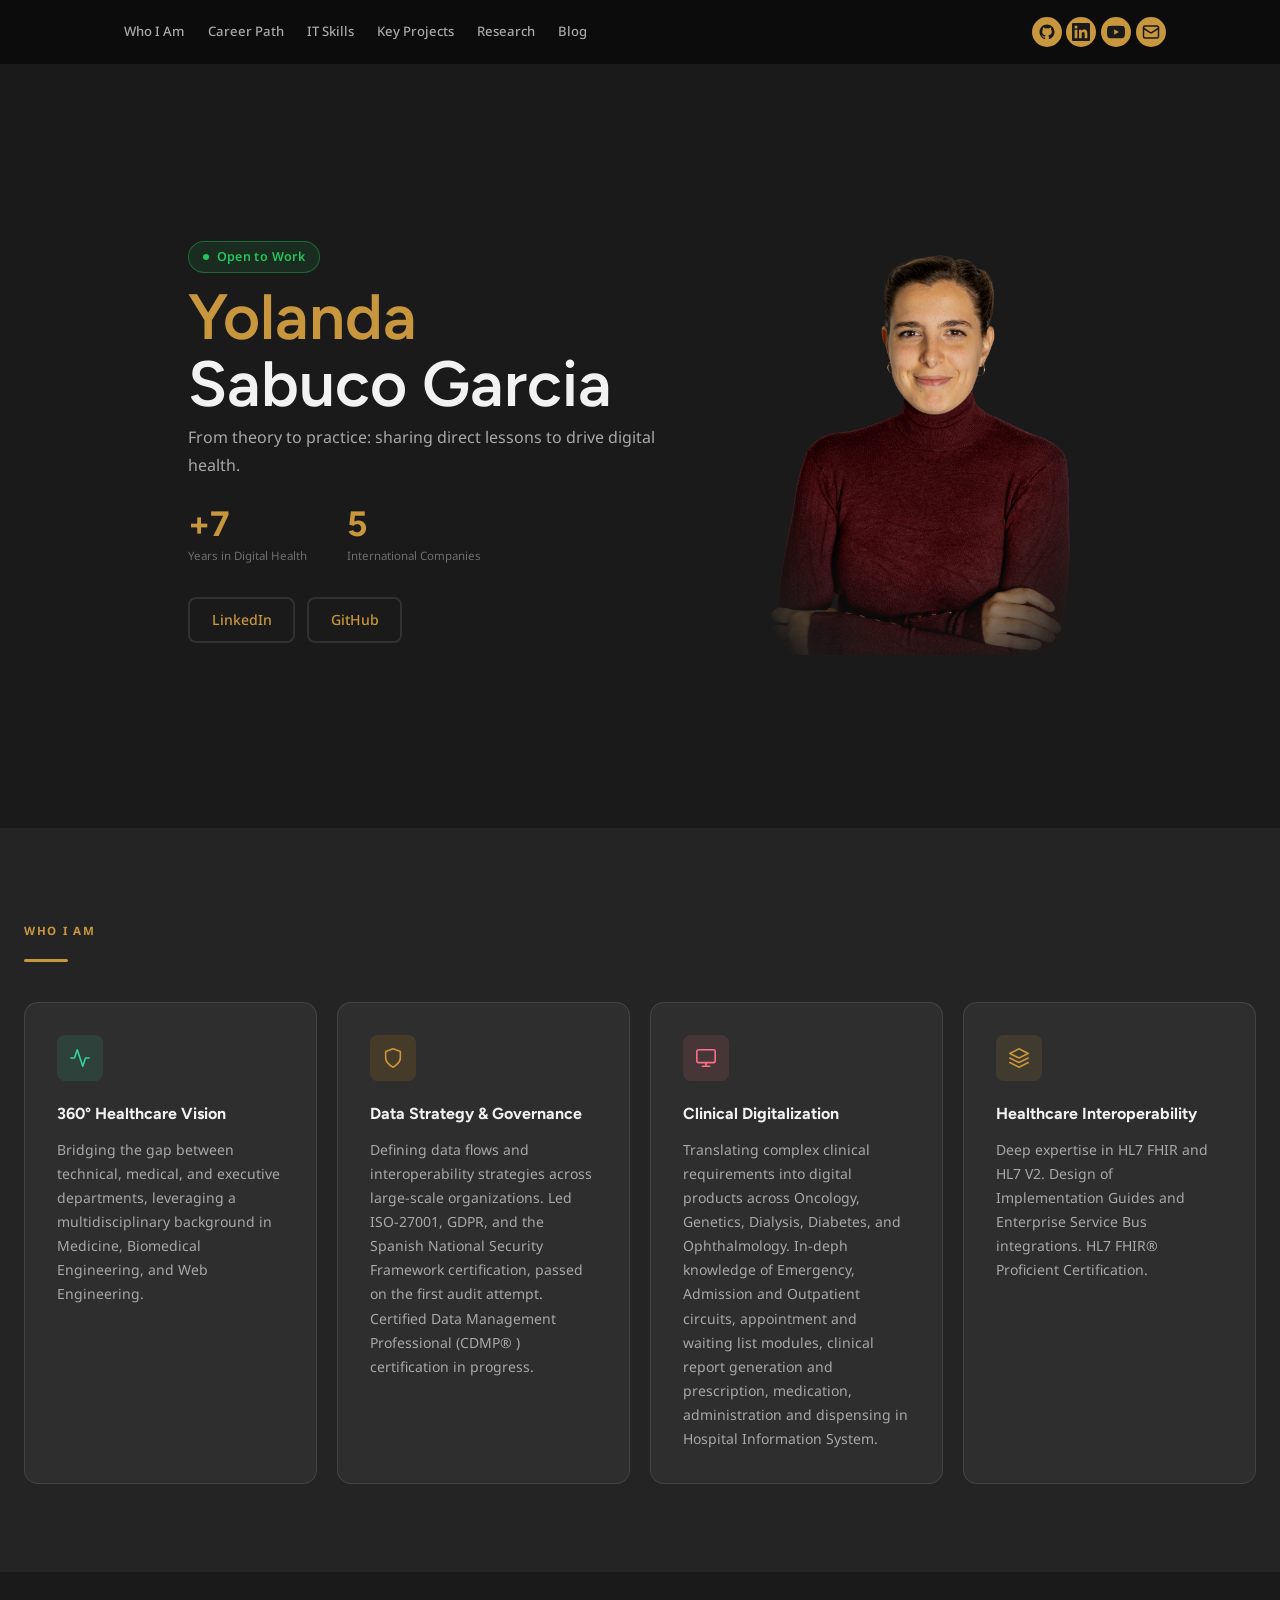
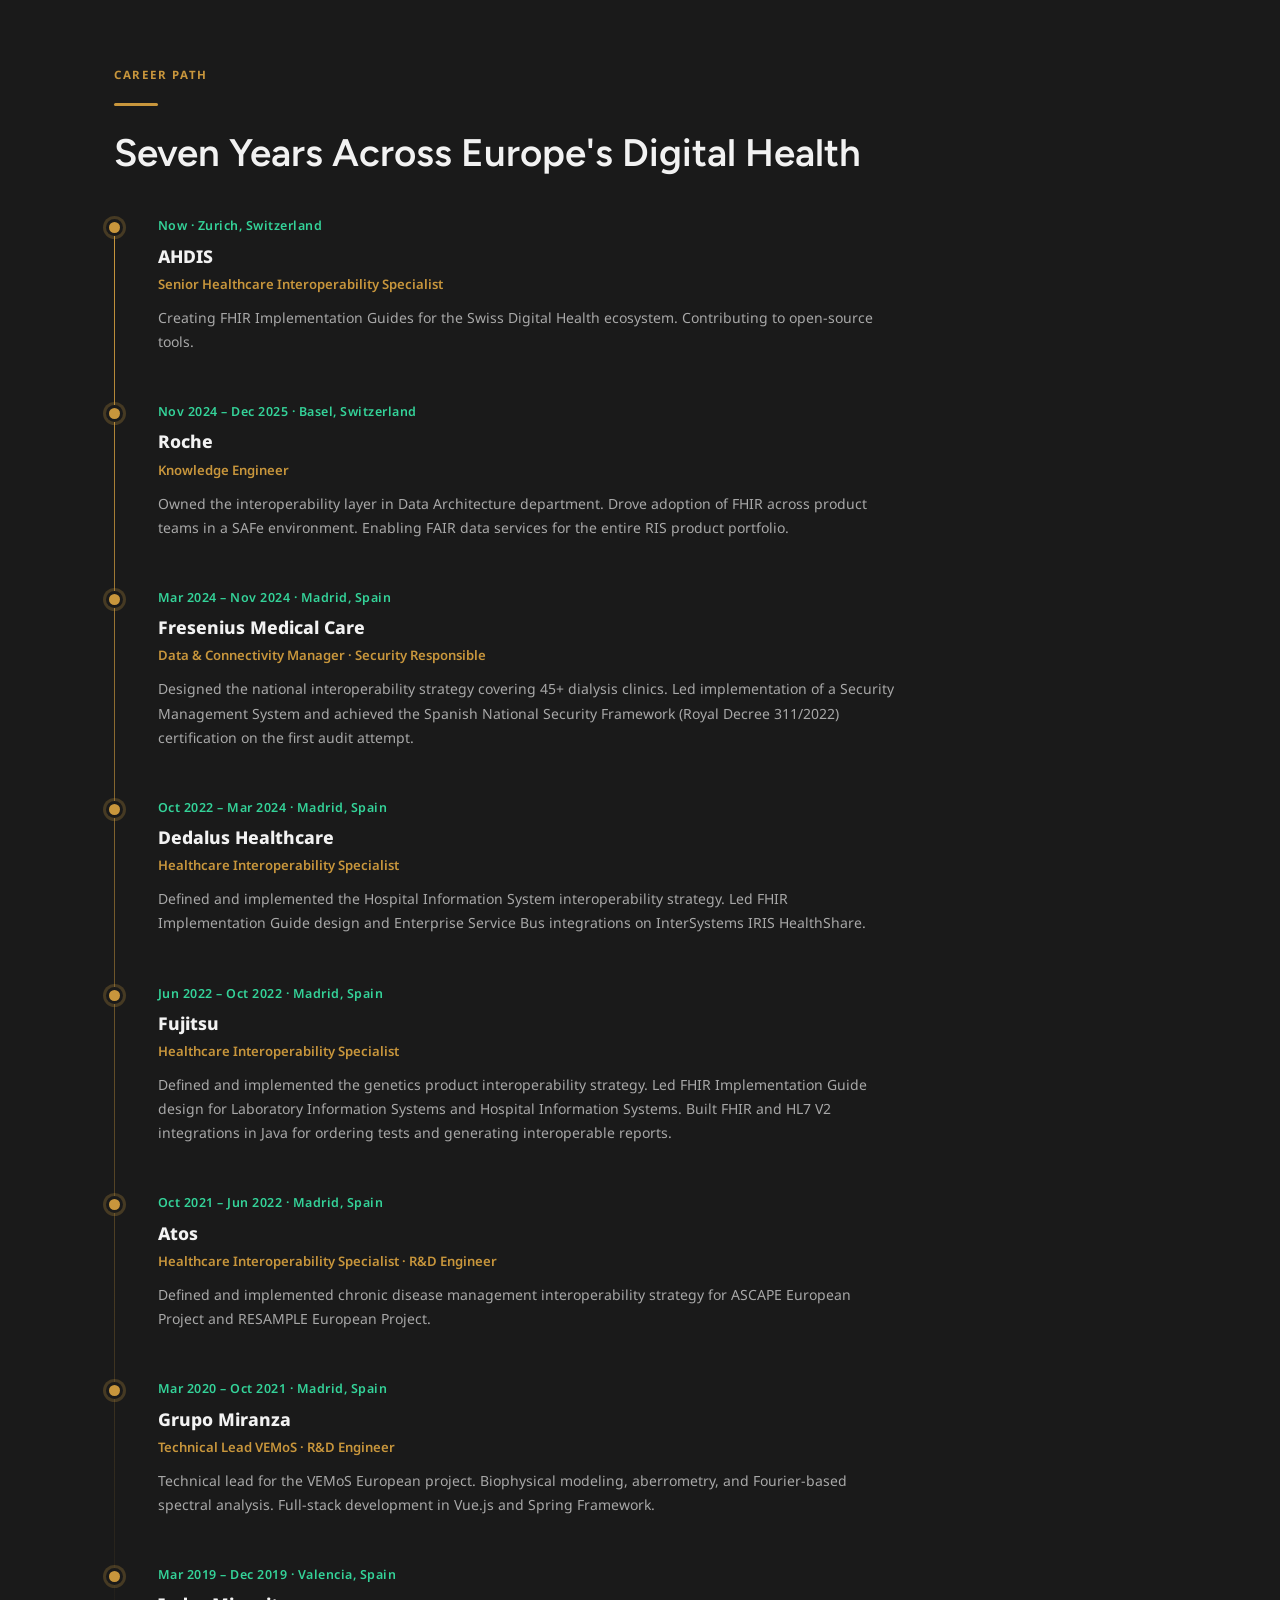
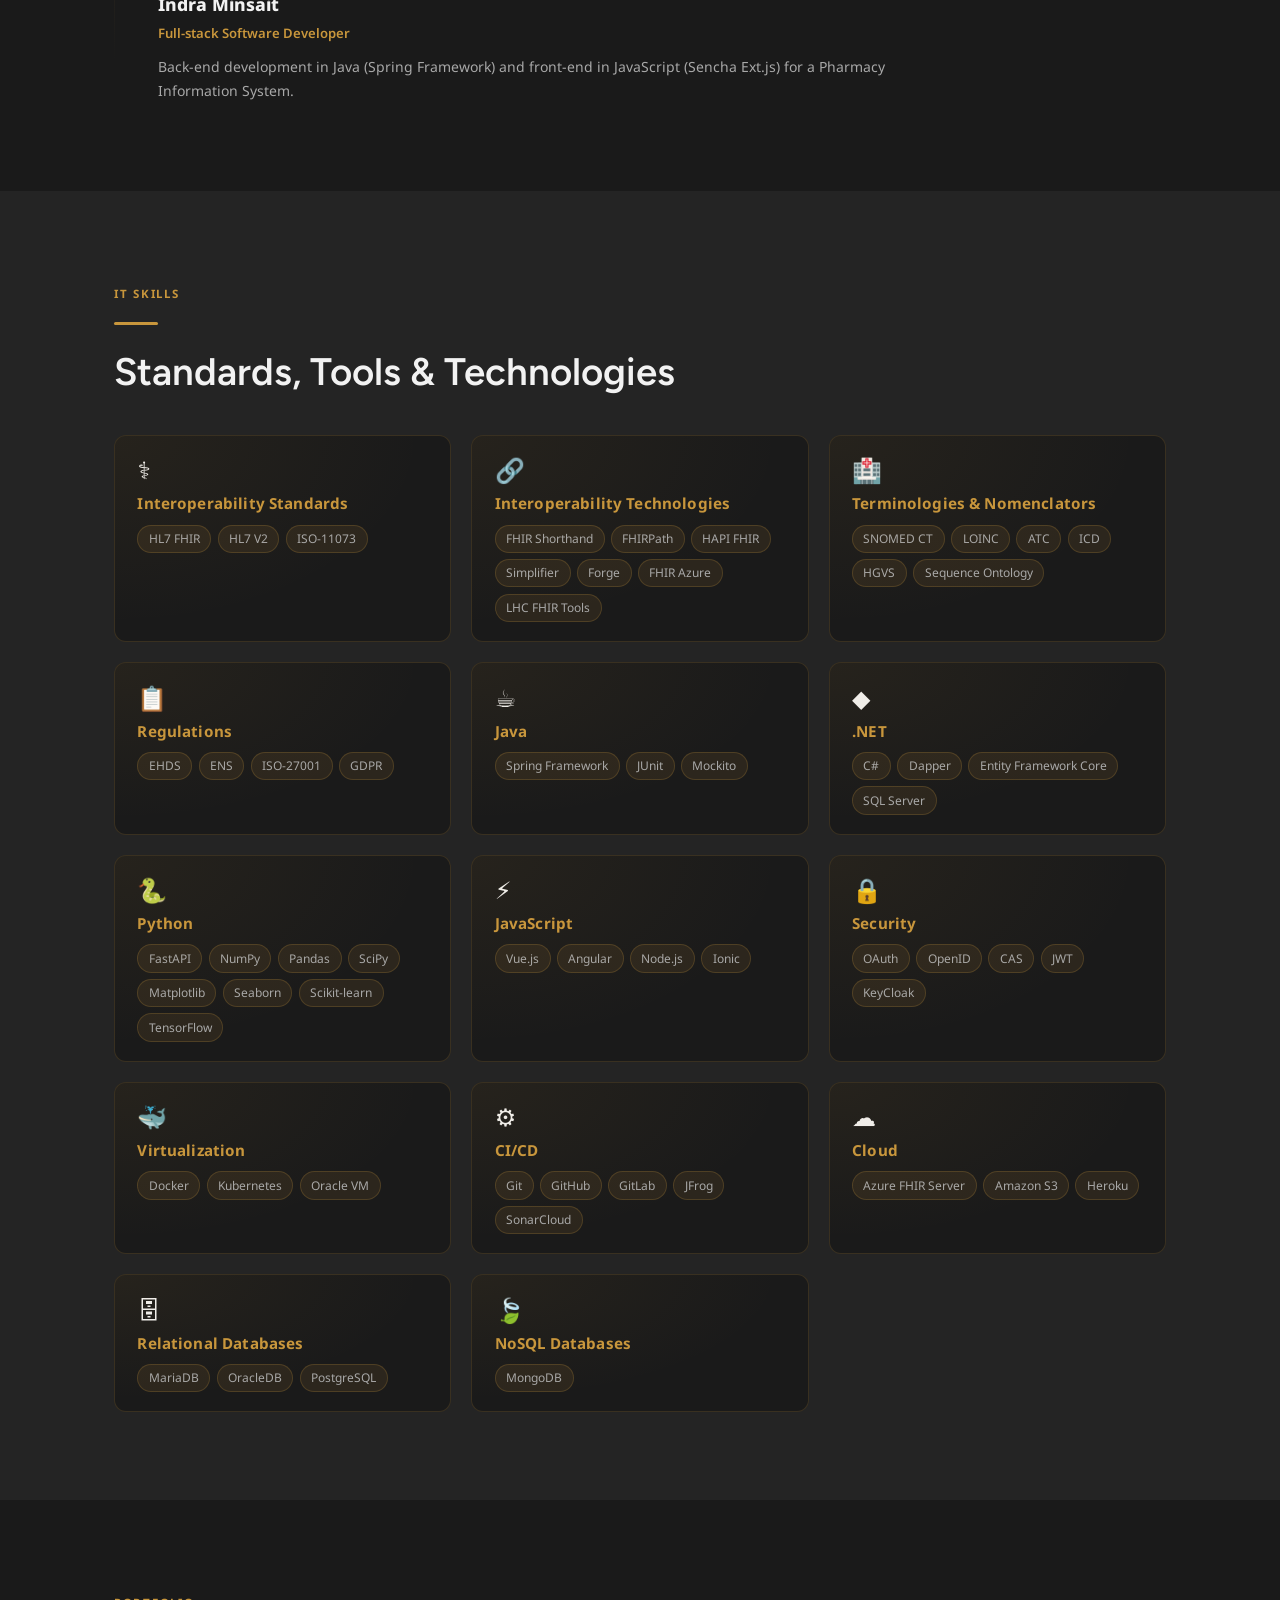
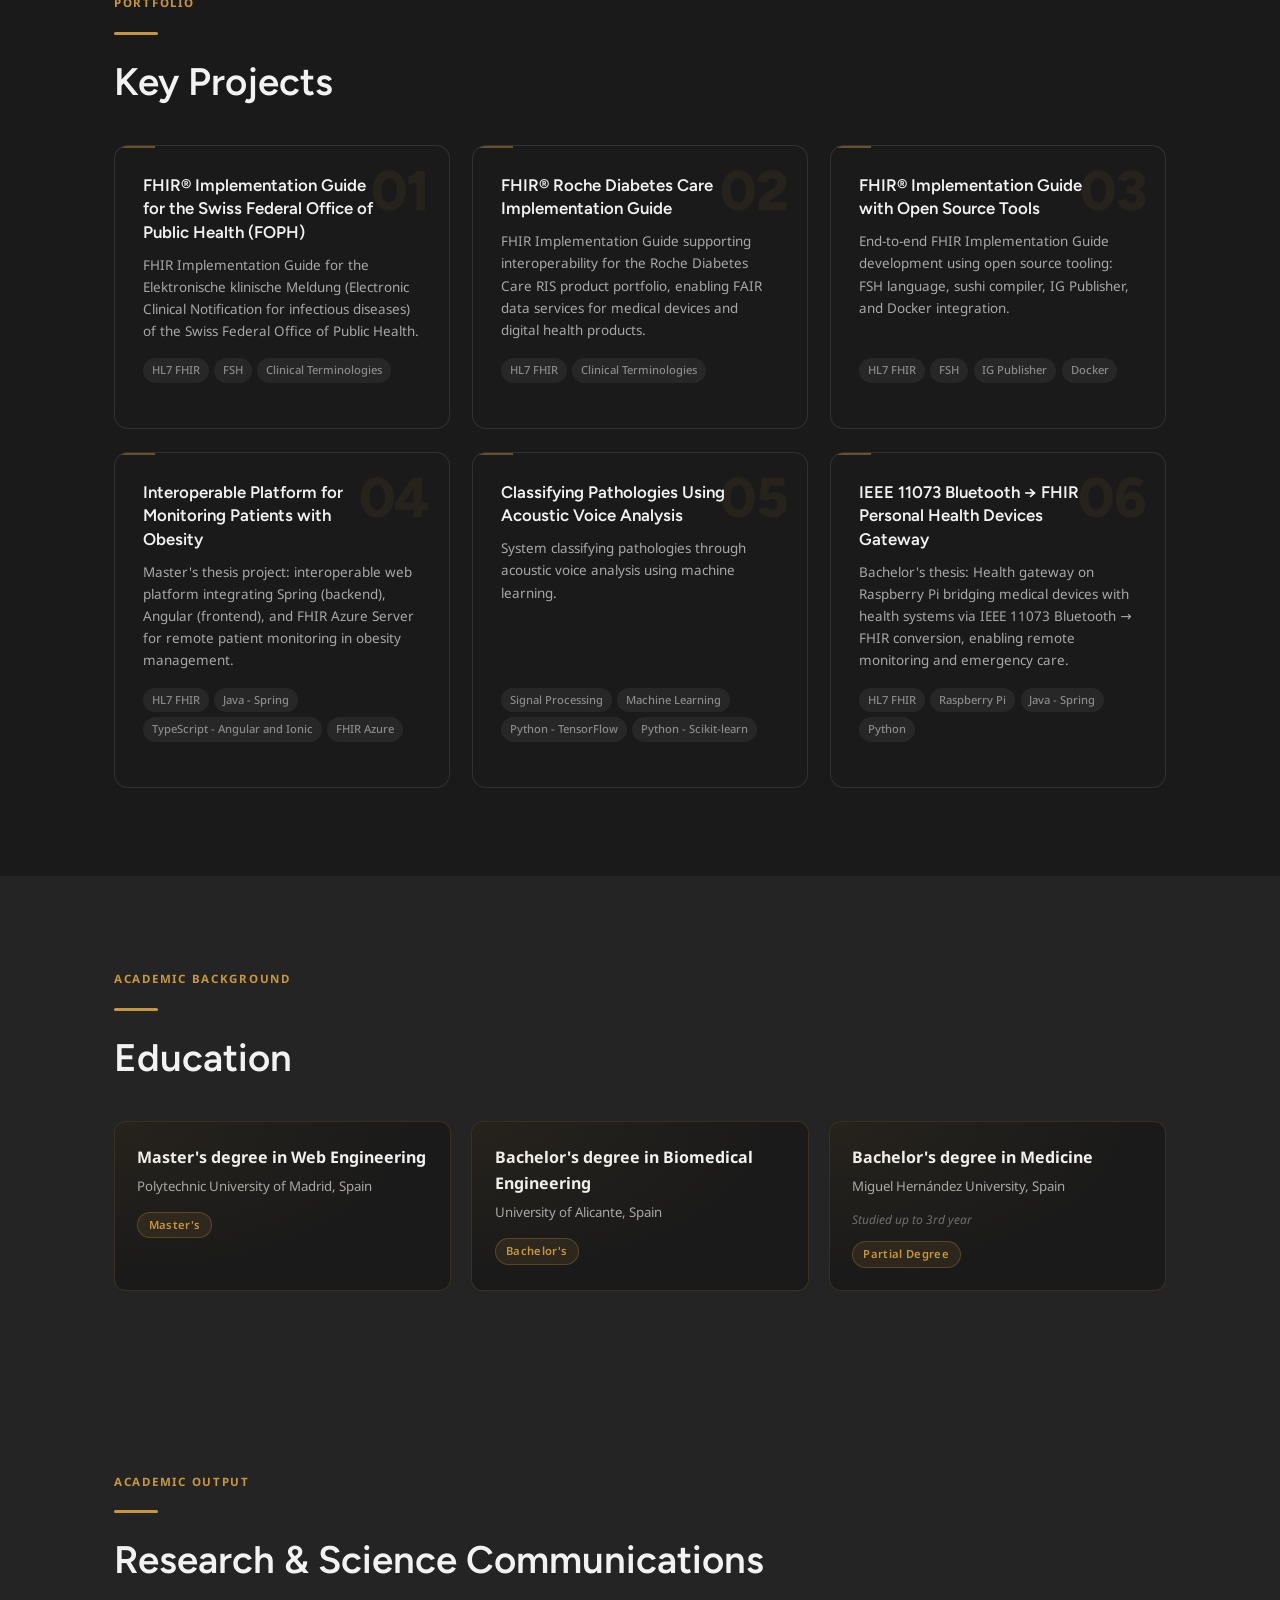
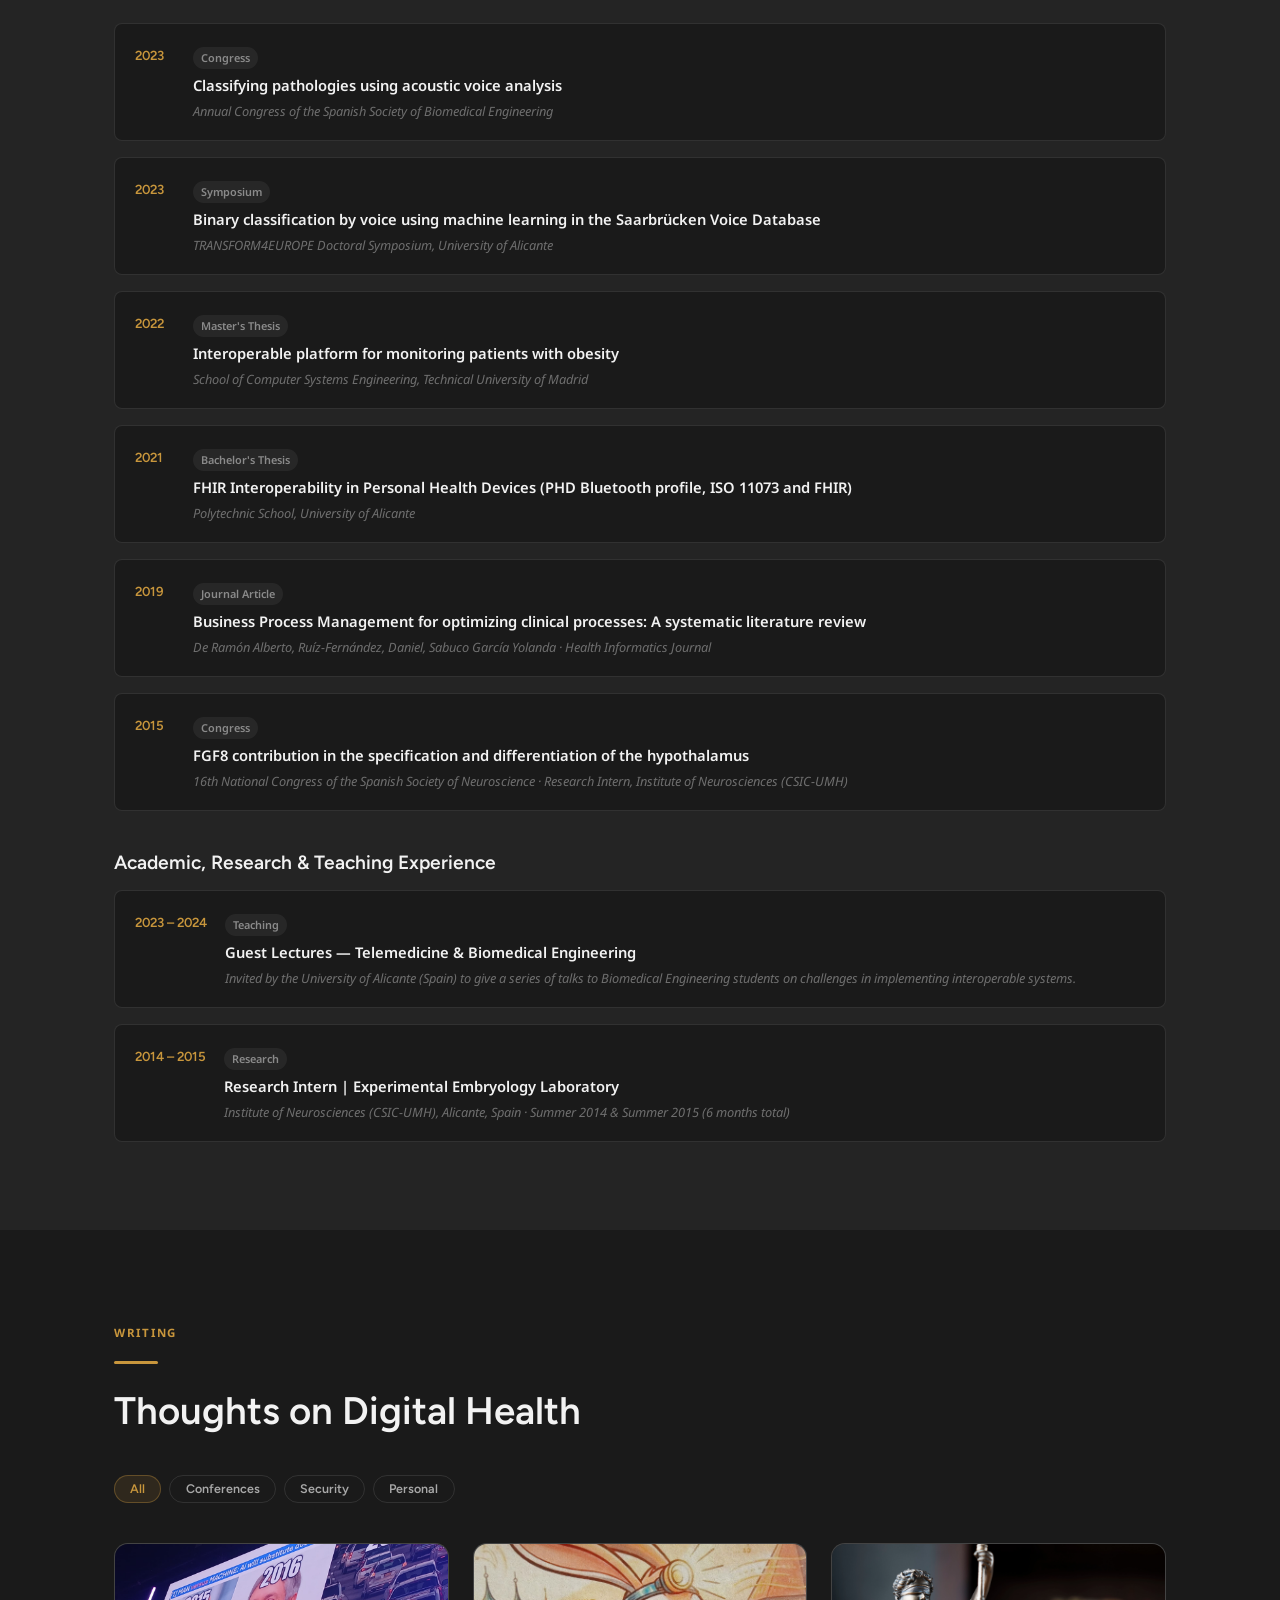
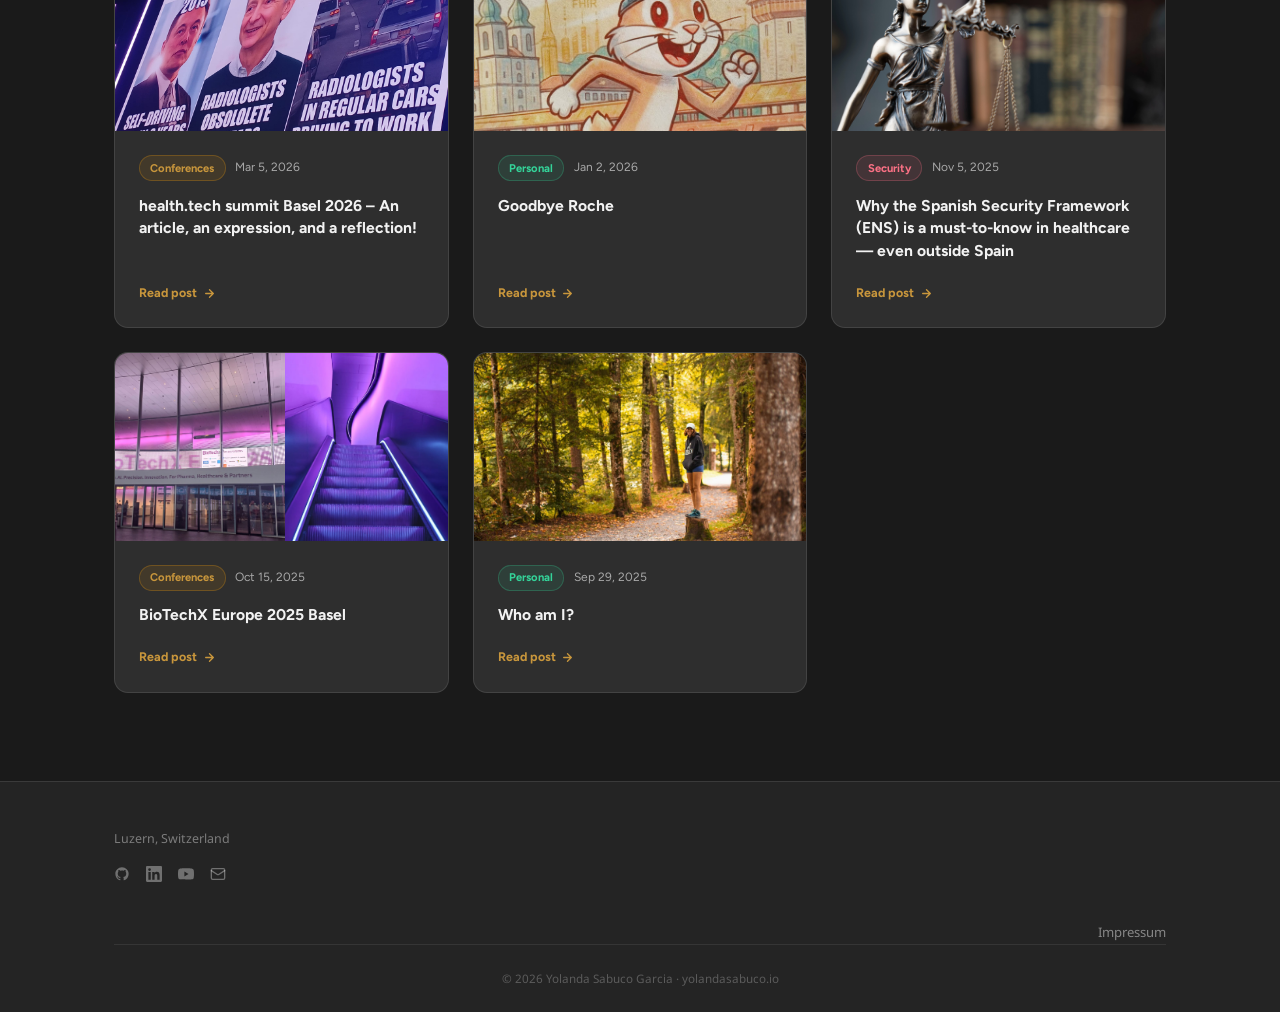
==== commit b073fd71: "Fix CV print CSS for single-page PDF and remove blog Interoperability filter - cv.html: scale html f" ====
--- a/index.html
+++ b/index.html
@@ -182,21 +182,21 @@
         <div class="t-date">Oct 2022 – Mar 2024 · Madrid, Spain</div>
         <div class="t-company">Dedalus Healthcare</div>
         <div class="t-role">Healthcare Interoperability Specialist</div>
-        <p class="t-desc">Defined and implemented the Hospital Information System interoperability strategy. Led FHIR IG design and Enterprise Service Bus integrations on InterSystems IRIS HealthShare.</p>
+        <p class="t-desc">Defined and implemented the Hospital Information System interoperability strategy. Led FHIR Implementation Guide design and Enterprise Service Bus integrations on InterSystems IRIS HealthShare.</p>
       </div>
 
       <div class="t-item reveal">
         <div class="t-date">Jun 2022 – Oct 2022 · Madrid, Spain</div>
         <div class="t-company">Fujitsu</div>
         <div class="t-role">Healthcare Interoperability Specialist</div>
-        <p class="t-desc">Designed FHIR Implementation Guides for Laboratory Information Systems and Hospital Information Systems. Built FHIR and HL7 V2 integrations in Java for genetics and Next Generation Sequencing workflows.</p>
+        <p class="t-desc">Defined and implemented the genetics product interoperability strategy. Led FHIR Implementation Guide design for Laboratory Information Systems and Hospital Information Systems. Built FHIR and HL7 V2 integrations in Java for ordering tests and generating interoperable reports.</p>
       </div>
 
       <div class="t-item reveal">
         <div class="t-date">Oct 2021 – Jun 2022 · Madrid, Spain</div>
         <div class="t-company">Atos</div>
         <div class="t-role">Healthcare Interoperability Specialist · R&amp;D Engineer</div>
-        <p class="t-desc">Design FHIR Interoperability Guides and built FHIR integrations in Java for chronic disease management (Oncology and COPD) platforms with Artificial Intelligence. ASCAPE European Project and RESAMPLE European Project.</p>
+        <p class="t-desc">Defined and implemented chronic disease management interoperability strategy for ASCAPE European Project and RESAMPLE European Project.</p>
       </div>
 
       <div class="t-item reveal">
@@ -378,7 +378,7 @@
       <a class="project-card reveal reveal-d2" href="https://github.com/yoliyu/fhir-implementation-guide" target="_blank" rel="noopener">
         <span class="project-card__num">03</span>
         <div class="project-card__title">FHIR® Implementation Guide with Open Source Tools</div>
-        <p class="project-card__desc">End-to-end FHIR Implementation Guide development using open source tooling: FSH language, sushi compiler, IG Publisher, and matchbox for validation.</p>
+        <p class="project-card__desc">End-to-end FHIR Implementation Guide development using open source tooling: FSH language, sushi compiler, IG Publisher, and Docker integration.</p>
         <div class="project-card__tags">
           <span class="tag">HL7 FHIR</span>
           <span class="tag">FSH</span>
@@ -402,7 +402,7 @@
       <a class="project-card reveal reveal-d1" href="https://github.com/yoliyu/diseases-detection-by-voice" target="_blank" rel="noopener">
         <span class="project-card__num">05</span>
         <div class="project-card__title">Classifying Pathologies Using Acoustic Voice Analysis</div>
-        <p class="project-card__desc">System classifying pathologies through acoustic voice analysis using machine learning (Scikit-learn) and deep learning (TensorFlow), with FHIR integration for clinical interoperability.</p>
+        <p class="project-card__desc">System classifying pathologies through acoustic voice analysis using machine learning.</p>
         <div class="project-card__tags">
           <span class="tag">Signal Processing</span>
           <span class="tag">Machine Learning</span>
@@ -553,7 +553,6 @@
 
     <div class="filter-row r d3" role="group" aria-label="Filter posts by category">
       <button class="filter-btn active" data-filter="all">All</button>
-      <button class="filter-btn" data-filter="interoperability">Interoperability</button>
       <button class="filter-btn" data-filter="conferences">Conferences</button>
       <button class="filter-btn" data-filter="security">Security</button>
       <button class="filter-btn" data-filter="personal">Personal</button>
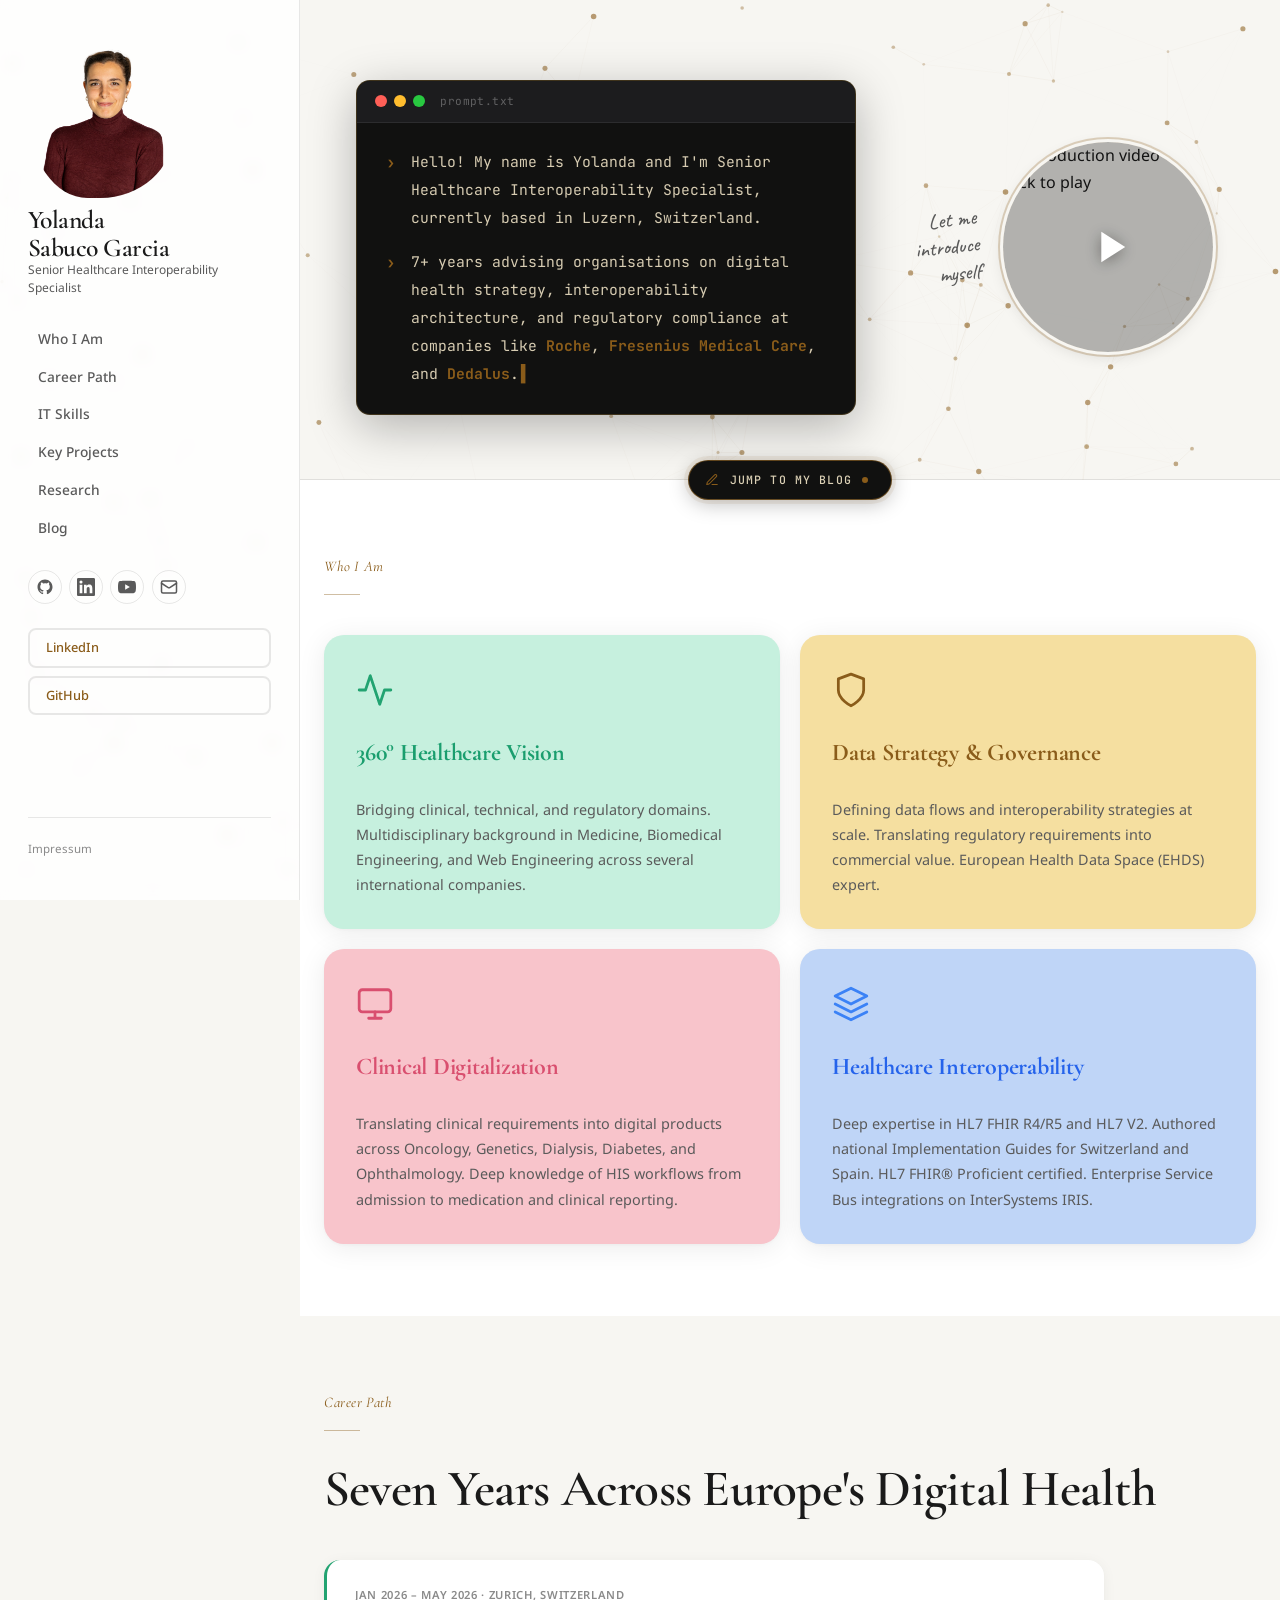
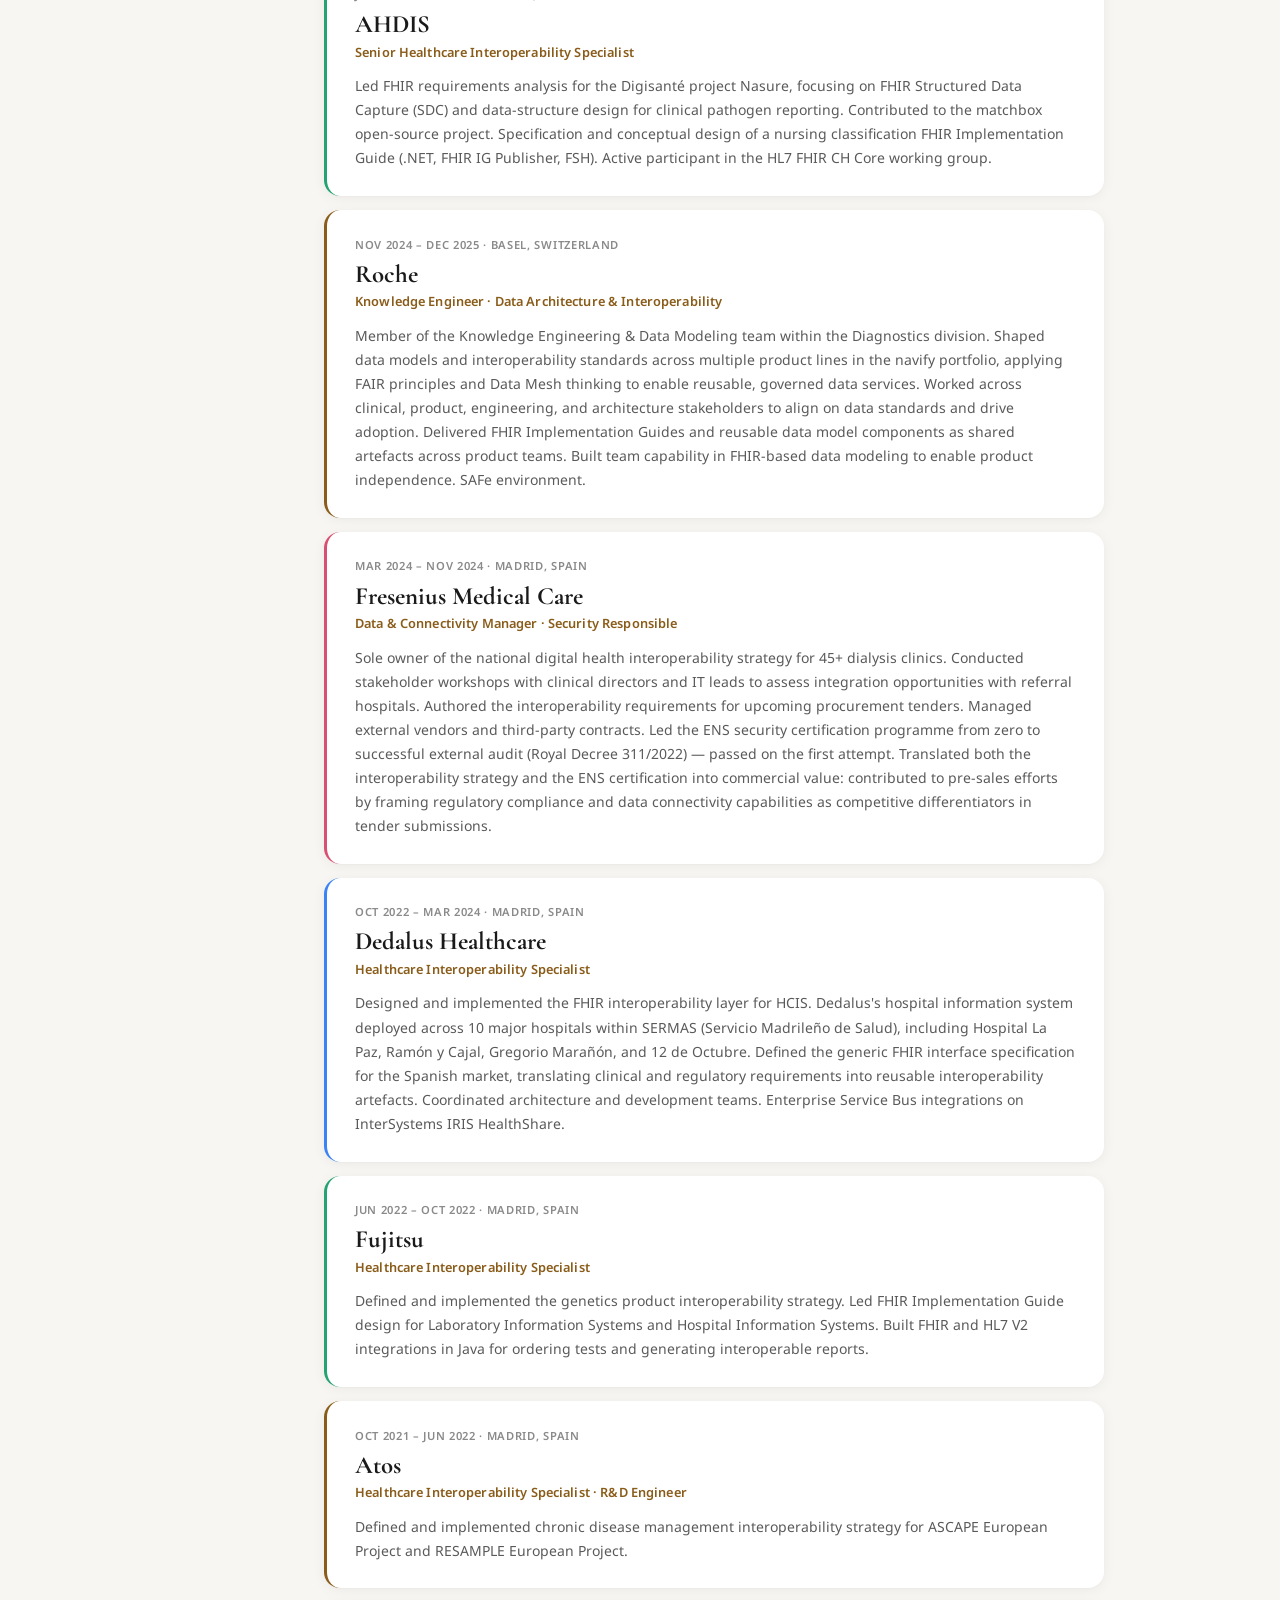
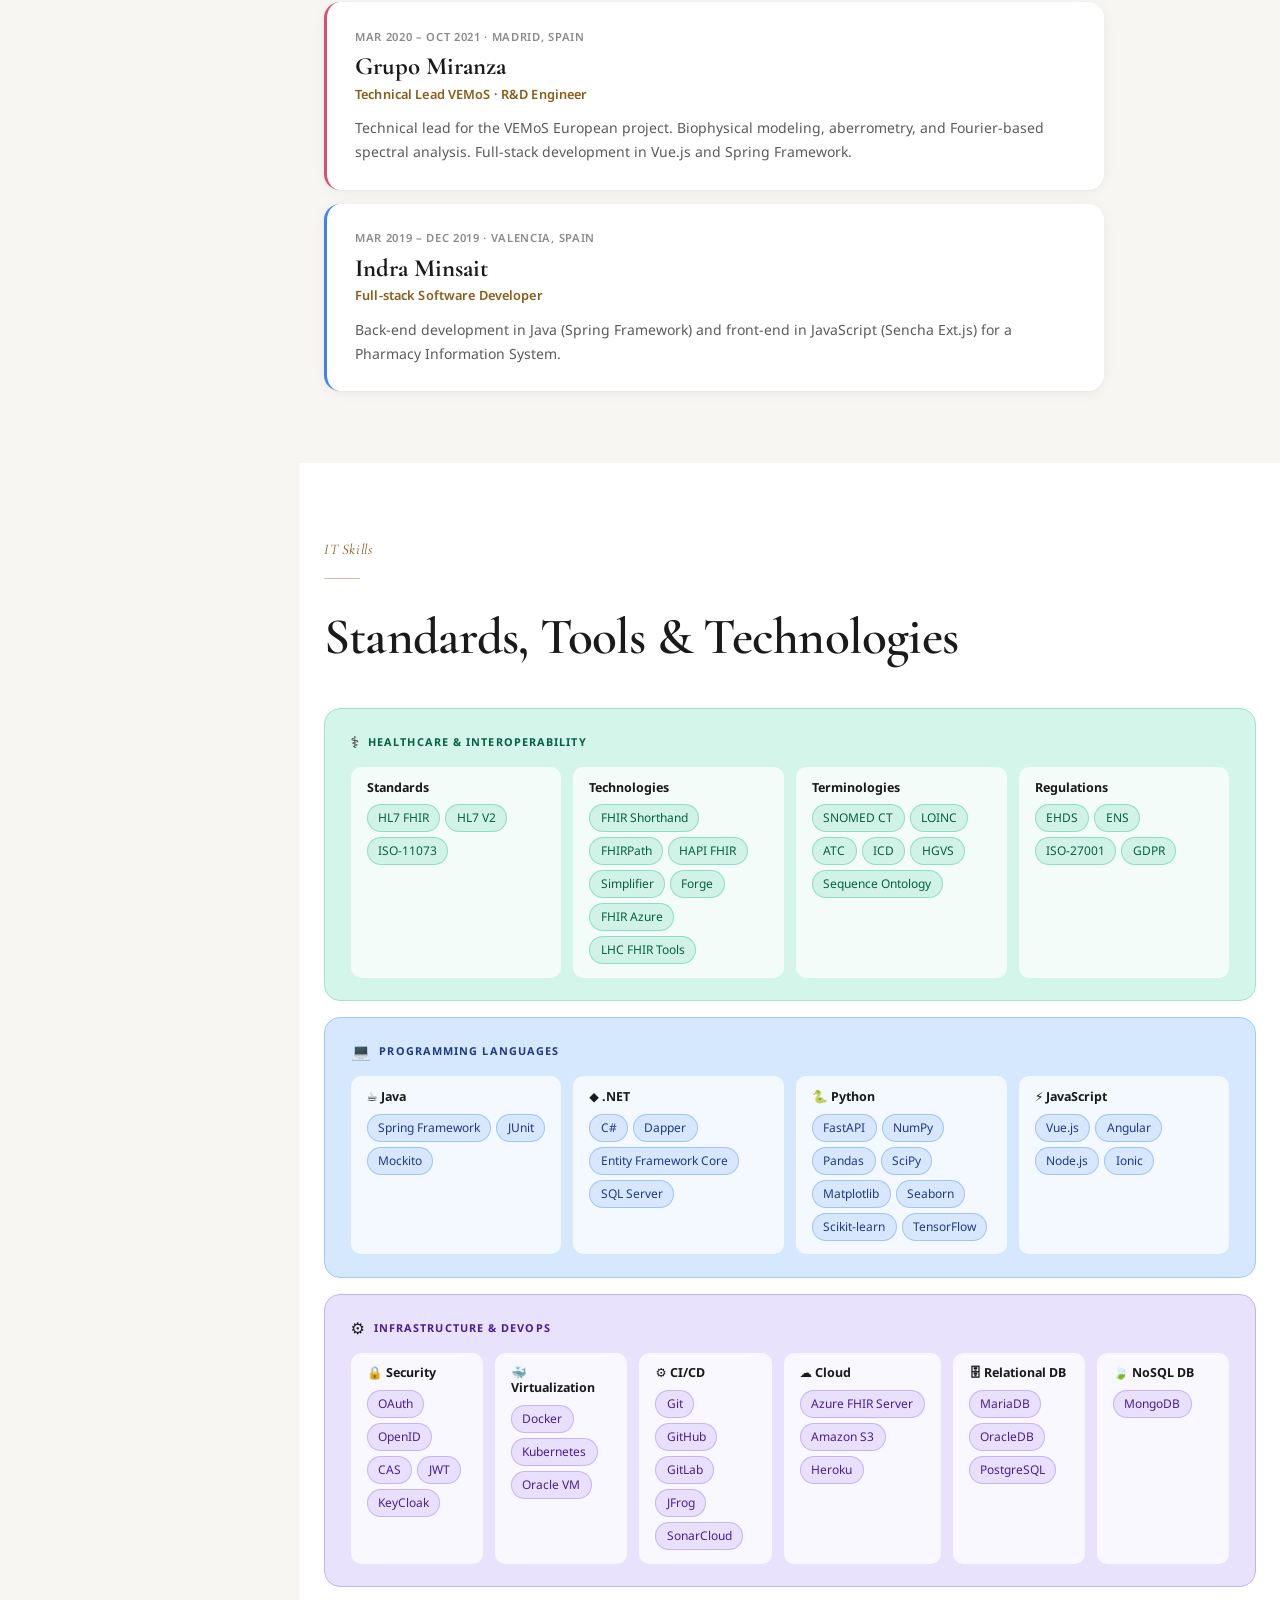
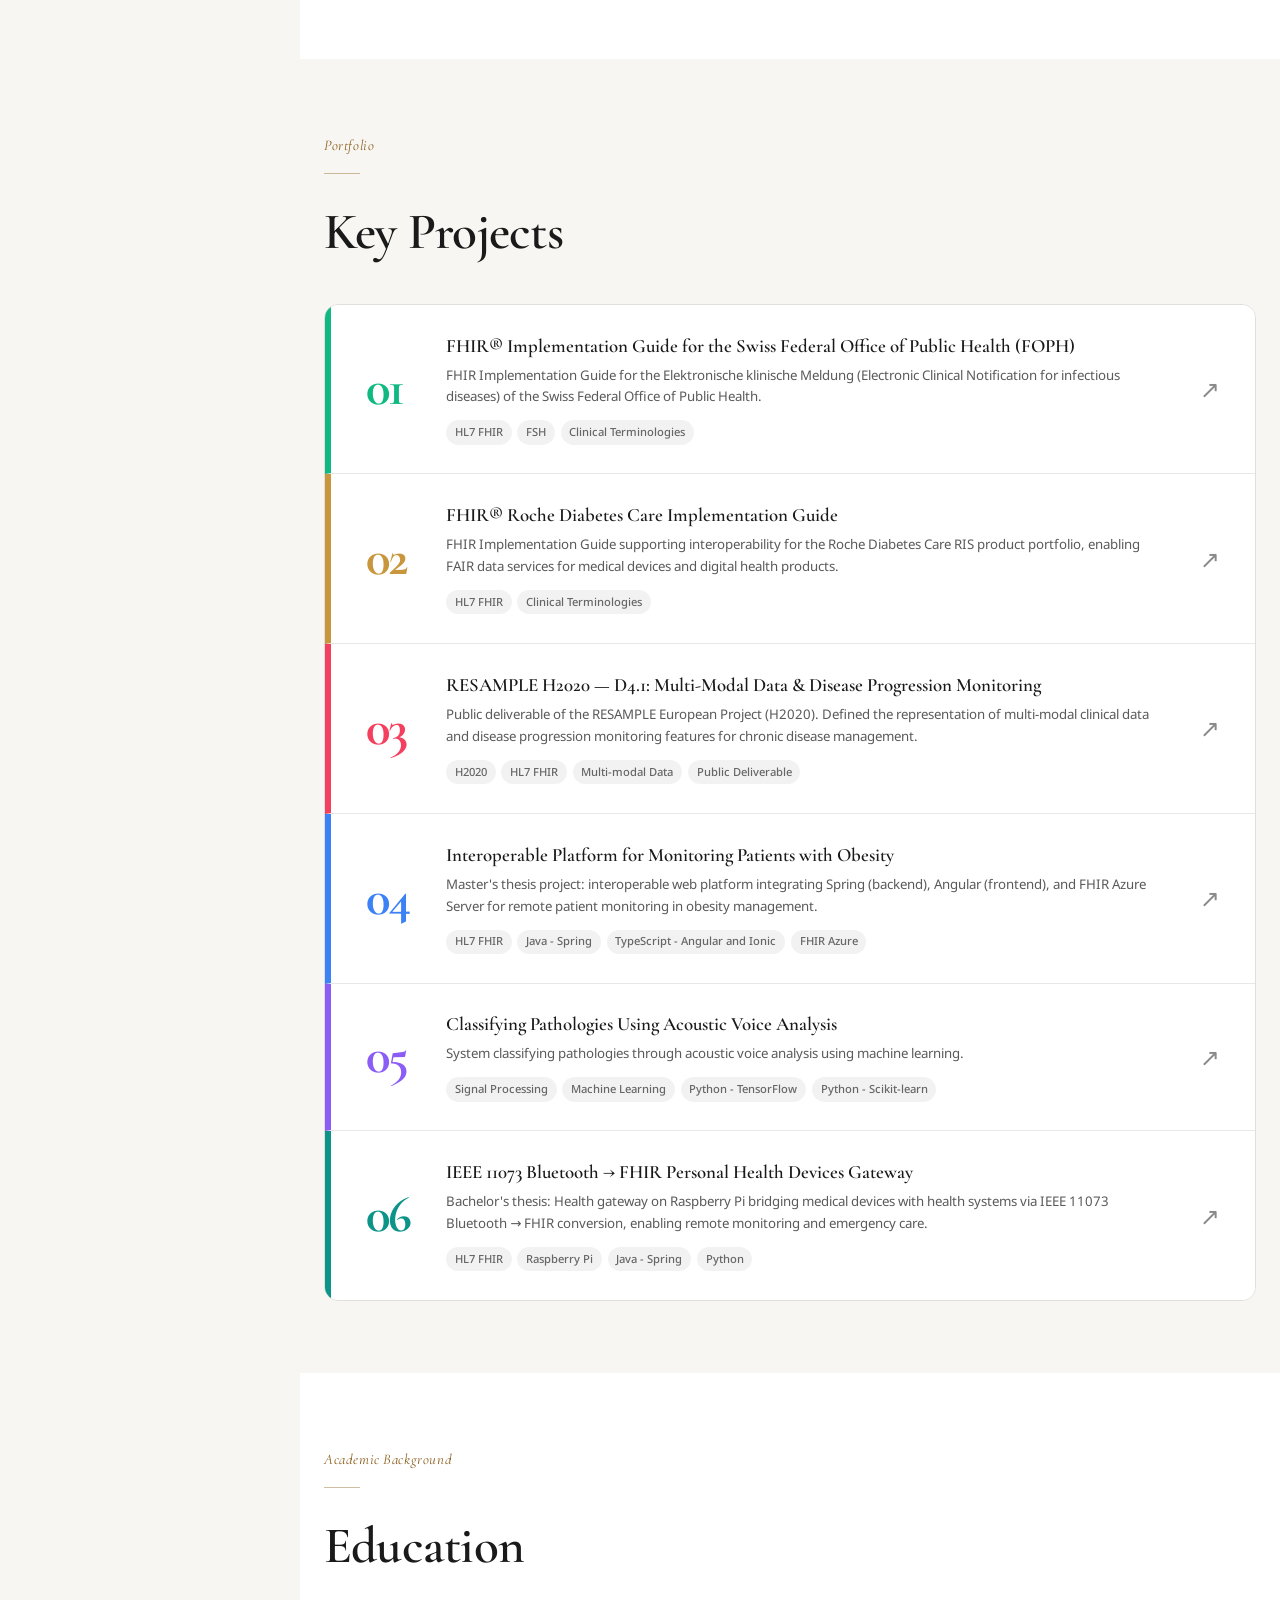
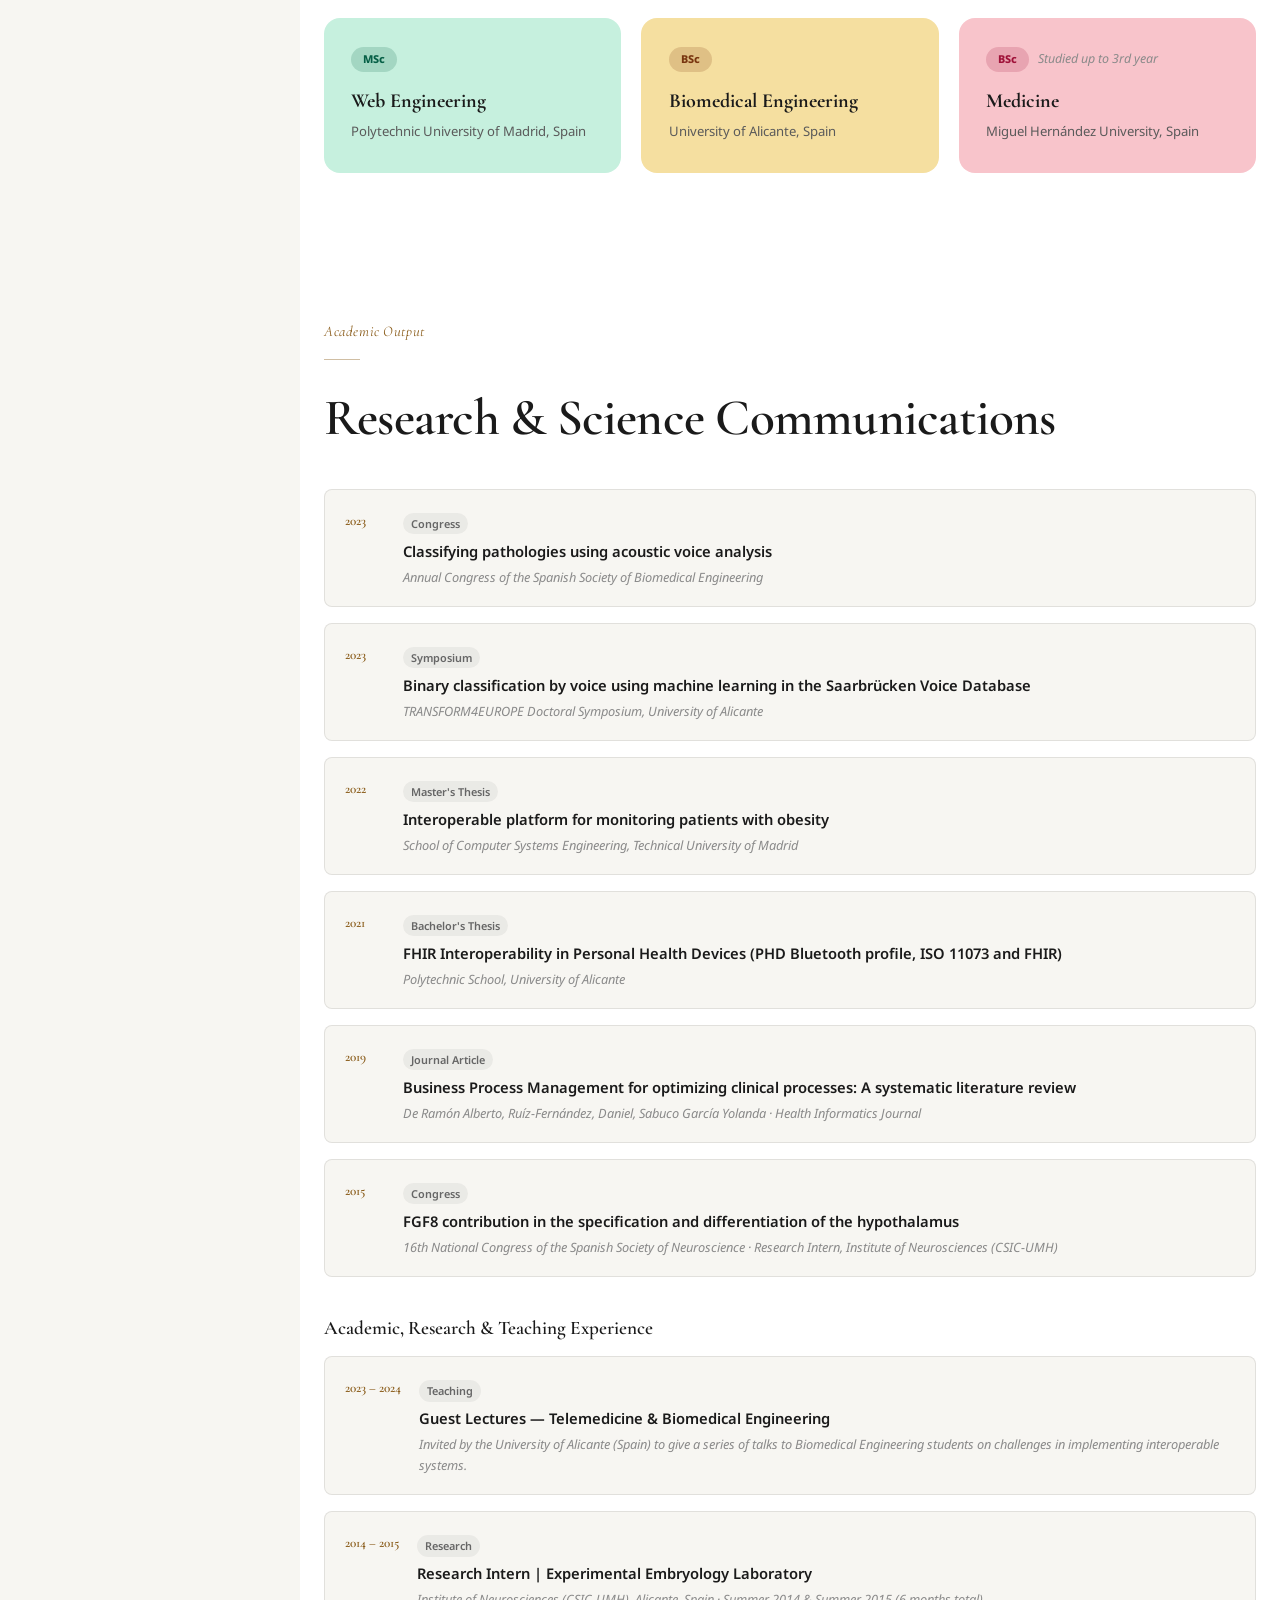
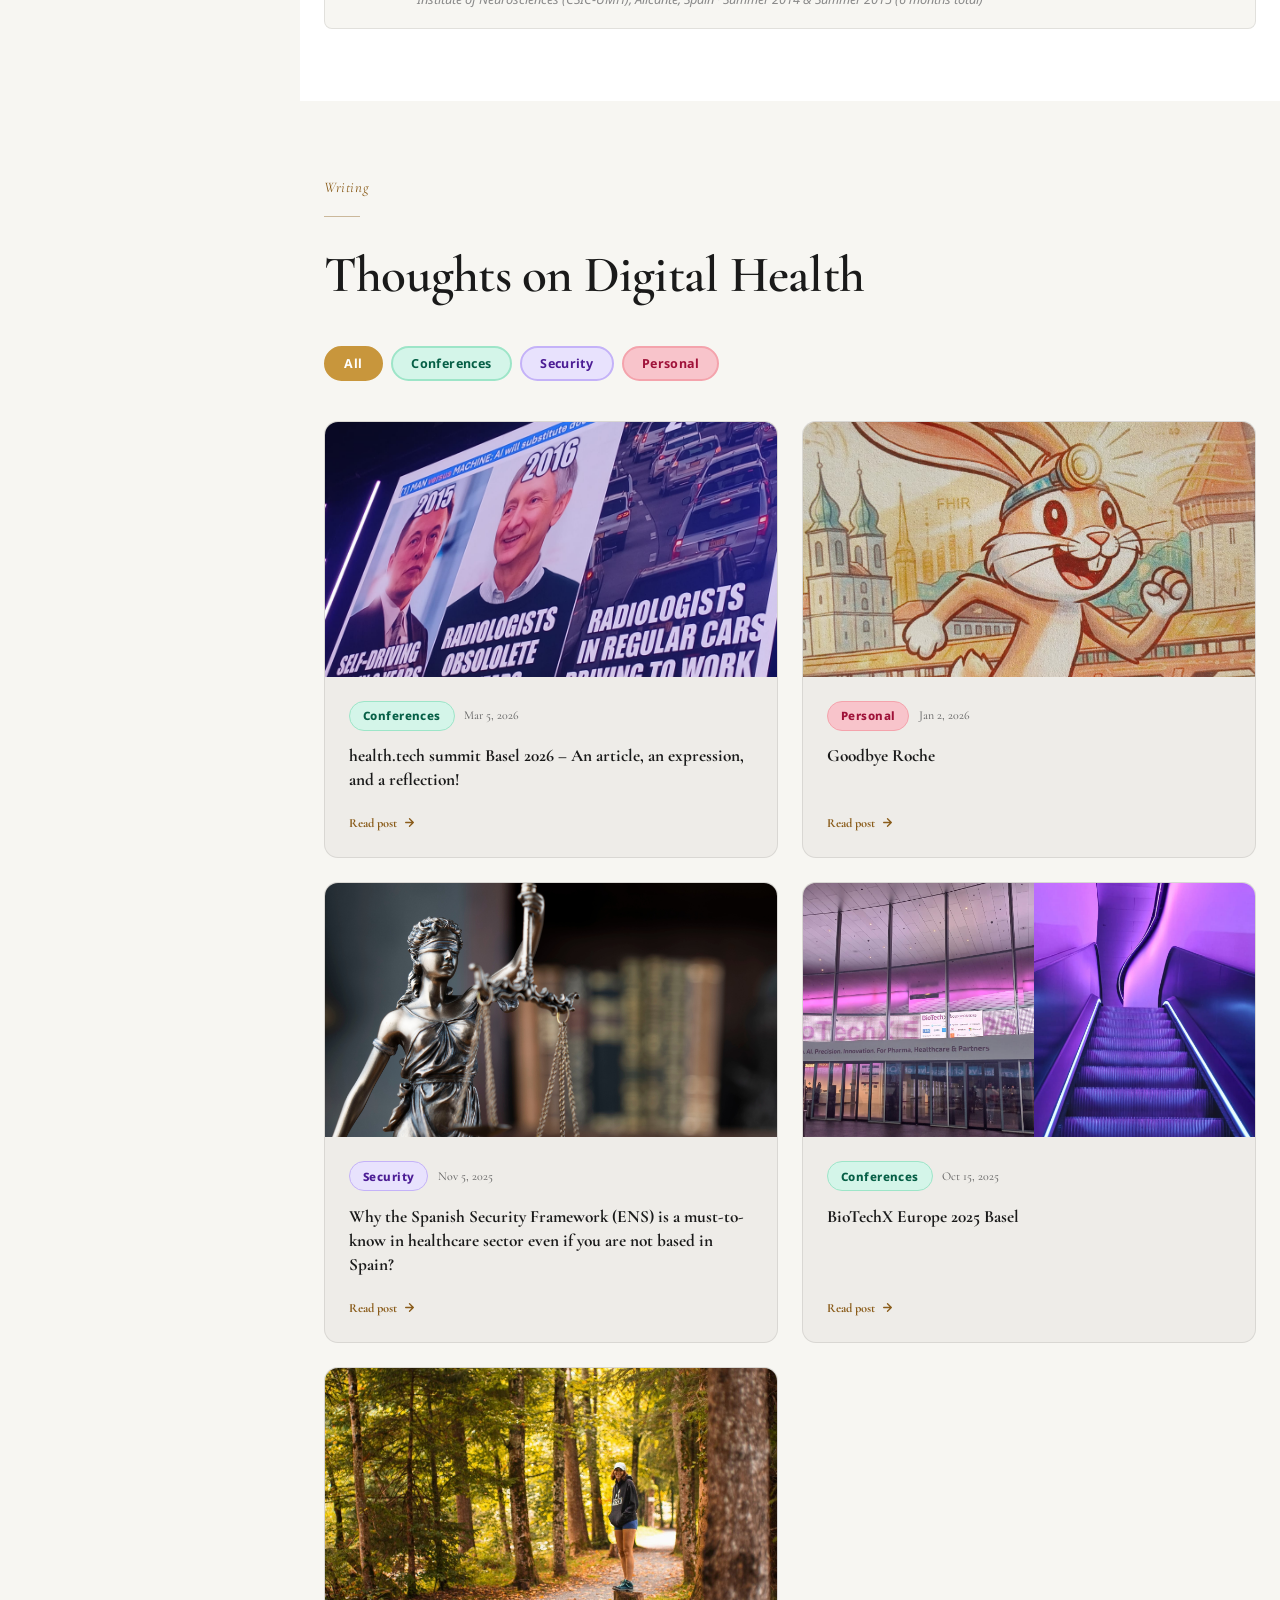
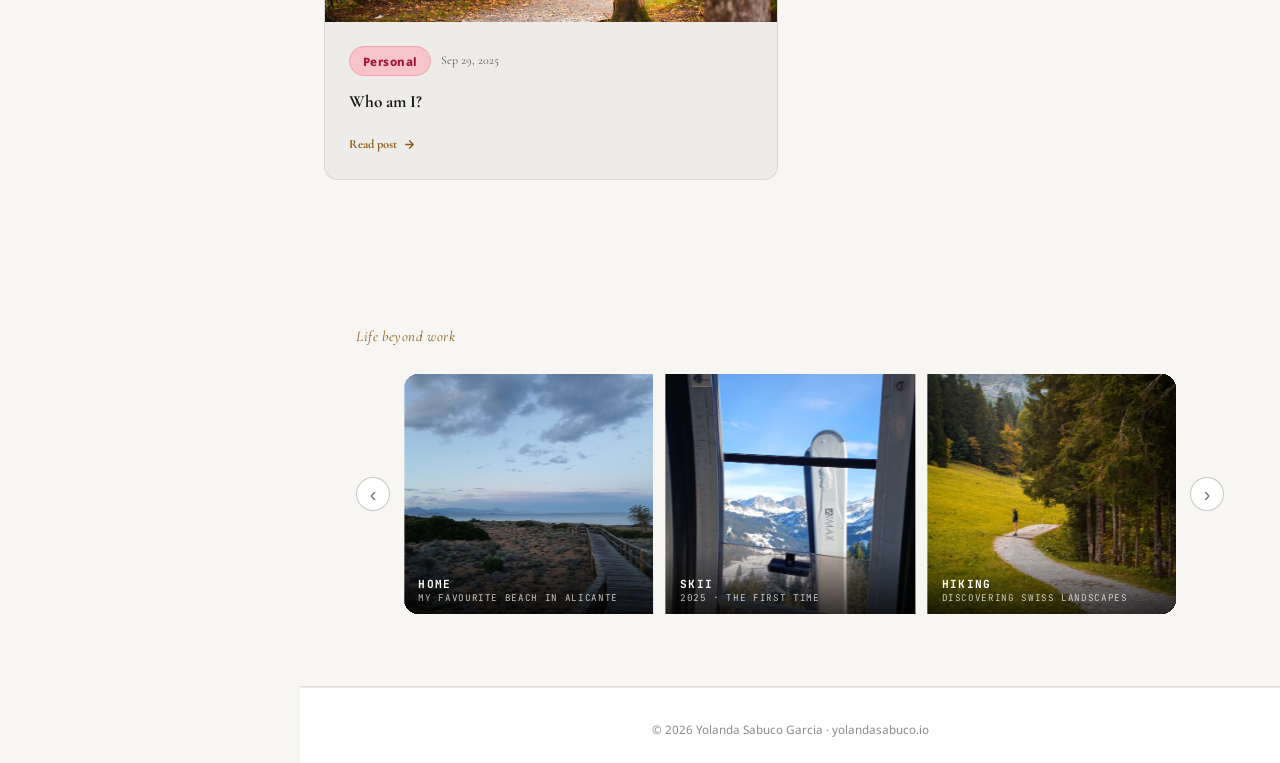
==== commit d408c3e3: "new version of the web page - more sexy" ====
--- a/index.html
+++ b/index.html
@@ -10,95 +10,104 @@
 </head>
 <body>
 
-<!-- ==================== NAVIGATION ==================== -->
-<nav class="nav" role="navigation" aria-label="Main navigation">
-  <div class="nav__inner">
- 
-    <div class="nav__links" role="list">
-      <a href="#expertise"     class="nav__link">Who I Am</a>
-      <a href="#experience"   class="nav__link">Career Path</a>
-      <a href="#skills"       class="nav__link">IT Skills</a>
-      <a href="#projects"     class="nav__link">Key Projects</a>
-      <a href="#publications" class="nav__link">Research</a>
-      <a href="#blog"         class="nav__link">Blog</a>
-    </div>
-
-    <div class="nav__social">
-      <!-- GitHub -->
+<canvas id="bg-canvas" aria-hidden="true"></canvas>
+
+<!-- ==================== SIDEBAR ==================== -->
+<aside class="sidebar" id="sidebar">
+  <div class="sidebar__inner">
+
+    <div class="sidebar__profile">
+      <img src="images/portrait.png" alt="Yolanda Sabuco Garcia" class="sidebar__photo" />
+      <h1 class="sidebar__name">
+        <span class="accent">Yolanda</span><br>Sabuco Garcia
+      </h1>
+      <p class="sidebar__role">Senior Healthcare Interoperability Specialist</p>
+    </div>
+
+    <nav class="sidebar__nav" role="navigation" aria-label="Main navigation">
+      <a href="#expertise"     class="sidebar__nav-link">Who I Am</a>
+      <a href="#experience"    class="sidebar__nav-link">Career Path</a>
+      <a href="#skills"        class="sidebar__nav-link">IT Skills</a>
+      <a href="#projects"      class="sidebar__nav-link">Key Projects</a>
+      <a href="#publications"  class="sidebar__nav-link">Research</a>
+      <a href="#blog"          class="sidebar__nav-link">Blog</a>
+    </nav>
+
+    <div class="sidebar__social">
       <a href="https://github.com/yoliyu" aria-label="GitHub">
         <svg width="18" height="18" viewBox="0 0 24 24" fill="currentColor"><path d="M12 2C6.477 2 2 6.477 2 12c0 4.418 2.865 8.166 6.839 9.489.5.092.682-.217.682-.482 0-.237-.009-.868-.013-1.703-2.782.604-3.369-1.342-3.369-1.342-.454-1.155-1.11-1.463-1.11-1.463-.908-.62.069-.608.069-.608 1.003.07 1.531 1.03 1.531 1.03.892 1.529 2.341 1.087 2.91.831.092-.646.35-1.086.636-1.336-2.22-.253-4.555-1.11-4.555-4.943 0-1.091.39-1.984 1.029-2.683-.103-.253-.446-1.27.098-2.647 0 0 .84-.269 2.75 1.025A9.578 9.578 0 0 1 12 6.836c.85.004 1.705.115 2.504.337 1.909-1.294 2.747-1.025 2.747-1.025.546 1.377.203 2.394.1 2.647.64.699 1.028 1.592 1.028 2.683 0 3.842-2.339 4.687-4.566 4.935.359.309.678.919.678 1.852 0 1.336-.012 2.415-.012 2.743 0 .267.18.578.688.48C19.138 20.163 22 16.418 22 12c0-5.523-4.477-10-10-10z"/></svg>
       </a>
-      <!-- LinkedIn -->
       <a href="https://www.linkedin.com/in/yolanda-sabuco-garcia/" aria-label="LinkedIn">
         <svg width="18" height="18" viewBox="0 0 24 24" fill="currentColor"><path d="M20.447 20.452h-3.554v-5.569c0-1.328-.027-3.037-1.852-3.037-1.853 0-2.136 1.445-2.136 2.939v5.667H9.351V9h3.414v1.561h.046c.477-.9 1.637-1.85 3.37-1.85 3.601 0 4.267 2.37 4.267 5.455v6.286zM5.337 7.433a2.062 2.062 0 0 1-2.063-2.065 2.064 2.064 0 1 1 2.063 2.065zm1.782 13.019H3.555V9h3.564v11.452zM22.225 0H1.771C.792 0 0 .774 0 1.729v20.542C0 23.227.792 24 1.771 24h20.451C23.2 24 24 23.227 24 22.271V1.729C24 .774 23.2 0 22.222 0h.003z"/></svg>
       </a>
-      <!-- YouTube -->
       <a href="https://www.youtube.com/@yolandasabuco-io" aria-label="YouTube">
         <svg width="18" height="18" viewBox="0 0 24 24" fill="currentColor"><path d="M23.498 6.186a3.016 3.016 0 0 0-2.122-2.136C19.505 3.545 12 3.545 12 3.545s-7.505 0-9.377.505A3.017 3.017 0 0 0 .502 6.186C0 8.07 0 12 0 12s0 3.93.502 5.814a3.016 3.016 0 0 0 2.122 2.136c1.871.505 9.376.505 9.376.505s7.505 0 9.377-.505a3.015 3.015 0 0 0 2.122-2.136C24 15.93 24 12 24 12s0-3.93-.502-5.814zM9.545 15.568V8.432L15.818 12l-6.273 3.568z"/></svg>
       </a>
-      <!-- Email -->
       <a href="mailto:info@yolandasabuco.io" aria-label="Email">
         <svg width="18" height="18" viewBox="0 0 24 24" fill="none" stroke="currentColor" stroke-width="2" stroke-linecap="round" stroke-linejoin="round"><rect x="2" y="4" width="20" height="16" rx="2"/><path d="m22 7-8.97 5.7a1.94 1.94 0 0 1-2.06 0L2 7"/></svg>
       </a>
     </div>
 
-    <button class="nav__hamburger" aria-label="Open menu" aria-expanded="false">
-      <span></span><span></span><span></span>
-    </button>
-  </div>
-
-  <!-- Mobile menu -->
-  <div class="nav__mobile-menu" role="dialog" aria-label="Mobile navigation">
-        <a href="#expertise"     class="nav__mobile-link">Who I Am</a>
-      <a href="#experience"   class="nav__mobile-link">Career Path</a>
-      <a href="#skills"       class="nav__mobile-link">IT Skills</a>
-      <a href="#projects"     class="nav__mobile-link">Key Projects</a>
-      <a href="#publications" class="nav__mobile-link">Research</a>
-      <a href="#blog"         class="nav__mobile-link">Blog</a>
-  </div>
-</nav>
-
-<!-- ==================== HERO ==================== -->
-<section class="hero" id="hero">
-  <div class="container">
-    <div class="hero__inner">
-      <div class="hero__content">
-        <div class="hero__open-to-work">Open to Work</div>
-        <h1 class="hero__name">
-          <span class="accent">Yolanda</span><br>Sabuco Garcia
-        </h1>
-        <p class="hero__bio">
-          From theory to practice: sharing direct lessons to drive digital health. 
-        </p>
-
-        <div class="hero__stats">
-          <div class="hero__stat">
-            <div class="hero__stat-value">+7</div>
-            <div class="hero__stat-label">Years in Digital Health</div>
-          </div>
-          <div class="hero__stat">
-            <div class="hero__stat-value">5</div>
-            <div class="hero__stat-label">International Companies</div>
-          </div>
-        </div>
-
-        <div class="hero__cta">
-<a href="https://www.linkedin.com/in/yolanda-sabuco-garcia/" class="btn btn--outline">LinkedIn</a>
-          <a href="https://github.com/yoliyu" class="btn btn--outline">GitHub</a>
-        </div>
-      </div>
-
-      <div class="hero__img-wrapper reveal reveal-d2">
+    <div class="sidebar__cta">
+      <a href="https://www.linkedin.com/in/yolanda-sabuco-garcia/" class="btn btn--outline btn--sm">LinkedIn</a>
+      <a href="https://github.com/yoliyu" class="btn btn--outline btn--sm">GitHub</a>
+    </div>
+
+    <div class="sidebar__impressum">
+      <a href="impressum.html">Impressum</a>
+    </div>
+
+  </div>
+</aside>
+
+<!-- ==================== MOBILE TOGGLE ==================== -->
+<button class="sidebar__mobile-toggle" aria-label="Open navigation" aria-expanded="false">
+  <span></span><span></span><span></span>
+</button>
+
+<!-- ==================== MAIN CONTENT ==================== -->
+<main class="main-content">
+
+<!-- Intro section -->
+<div class="intro-section">
+  <div class="intro-section__text">
+    <div class="intro-prompt-bar">
+      <span class="intro-prompt-dot intro-prompt-dot--red"></span>
+      <span class="intro-prompt-dot intro-prompt-dot--yellow"></span>
+      <span class="intro-prompt-dot intro-prompt-dot--green"></span>
+      <span class="intro-prompt-label">prompt.txt</span>
+    </div>
+    <div class="intro-prompt-body">
+      <p><span class="intro-prompt-caret">›</span> Hello! My name is Yolanda and I'm Senior Healthcare Interoperability Specialist, currently based in Luzern, Switzerland.</p>
+      <p><span class="intro-prompt-caret">›</span> 7+ years advising organisations on digital health strategy, interoperability architecture, and regulatory compliance at companies like <strong>Roche</strong>, <strong>Fresenius Medical Care</strong>, and <strong>Dedalus</strong>.<span class="intro-prompt-cursor">▌</span></p>
+    </div>
+  </div>
+
+  <div class="intro-section__video">
+    <div class="intro-video-wrap">
+      <div class="intro-video-label">Let me<br>introduce<br>myself</div>
+      <div class="intro-video-circle" id="introVideo">
         <img
-          class="hero__img"
-          src="images/portrait.png"
-          alt="Yolanda Sabuco Garcia"
+          src="https://img.youtube.com/vi/8aj2rQQcRYQ/hqdefault.jpg"
+          alt="Introduction video — click to play"
+          class="intro-video-thumb"
         />
-
-      </div>
-    </div>
-  </div>
-</section>
+        <button class="intro-video-play" aria-label="Play introduction video">
+          <svg viewBox="0 0 24 24" fill="currentColor" aria-hidden="true"><path d="M8 5v14l11-7z"/></svg>
+        </button>
+      </div>
+    </div>
+  </div>
+</div>
+
+<!-- Blog CTA -->
+<div class="blog-cta-wrap">
+  <a href="#blog" class="blog-cta-btn">
+    <svg class="blog-cta-btn__icon" viewBox="0 0 24 24" fill="none" stroke="currentColor" stroke-width="1.75" stroke-linecap="round" stroke-linejoin="round" aria-hidden="true"><path d="M12 20h9"/><path d="M16.5 3.5a2.121 2.121 0 0 1 3 3L7 19l-4 1 1-4Z"/></svg>
+    <span class="blog-cta-btn__text">Jump to my blog</span>
+    <span class="blog-cta-btn__pip"></span>
+  </a>
+</div>
 
 <!-- ==================== EXPERTISE ==================== -->
 <section class="expertise-section" id="expertise">
@@ -108,41 +117,49 @@
       <div class="divider"></div>
    </div>
 
-    <div class="expertise-grid">
- 
+    <div class="expertise-cards">
+
       <div class="expertise-card reveal reveal-d1">
         <div class="expertise-card__icon expertise-card__icon--green">
           <svg viewBox="0 0 24 24" fill="none" stroke="currentColor" stroke-width="1.75" stroke-linecap="round" stroke-linejoin="round" aria-hidden="true"><path d="M22 12h-4l-3 9L9 3l-3 9H2"/></svg>
         </div>
-        <div class="expertise-card__title">360° Healthcare Vision</div>
-        <p class="expertise-card__text">Bridging the gap between technical, medical, and executive departments, leveraging a multidisciplinary background in Medicine, Biomedical Engineering, and Web Engineering.</p>
+        <div class="expertise-card__header">
+          <div class="expertise-card__title">360° Healthcare Vision</div>
+        </div>
+        <p class="expertise-card__text">Bridging clinical, technical, and regulatory domains. Multidisciplinary background in Medicine, Biomedical Engineering, and Web Engineering across several international companies.</p>
       </div>
 
       <div class="expertise-card reveal reveal-d2">
         <div class="expertise-card__icon expertise-card__icon--amber">
           <svg viewBox="0 0 24 24" fill="none" stroke="currentColor" stroke-width="1.75" stroke-linecap="round" stroke-linejoin="round" aria-hidden="true"><path d="M12 22s8-4 8-10V5l-8-3-8 3v7c0 6 8 10 8 10z"/></svg>
         </div>
-        <div class="expertise-card__title">Data Strategy &amp; Governance</div>
-        <p class="expertise-card__text">Defining data flows and interoperability strategies across large-scale organizations. Led ISO-27001, GDPR, and the Spanish National Security Framework certification, passed on the first audit attempt. Certified Data Management Professional (CDMP® ) certification in progress.</p>
+        <div class="expertise-card__header">
+          <div class="expertise-card__title">Data Strategy &amp; Governance</div>
+        </div>
+        <p class="expertise-card__text">Defining data flows and interoperability strategies at scale. Translating regulatory requirements into commercial value. European Health Data Space (EHDS) expert.</p>
       </div>
 
       <div class="expertise-card reveal reveal-d3">
         <div class="expertise-card__icon expertise-card__icon--rose">
           <svg viewBox="0 0 24 24" fill="none" stroke="currentColor" stroke-width="1.75" stroke-linecap="round" stroke-linejoin="round" aria-hidden="true"><rect x="2" y="3" width="20" height="14" rx="2"/><path d="M8 21h8M12 17v4"/></svg>
         </div>
-        <div class="expertise-card__title">Clinical Digitalization</div>
-        <p class="expertise-card__text">Translating complex clinical requirements into digital products across Oncology, Genetics, Dialysis, Diabetes, and Ophthalmology. In-deph knowledge of Emergency, Admission and Outpatient circuits, appointment and waiting list modules, clinical report generation and prescription, medication, administration and dispensing in Hospital Information System.</p>
-      </div>
-
-           <div class="expertise-card reveal">
+        <div class="expertise-card__header">
+          <div class="expertise-card__title">Clinical Digitalization</div>
+        </div>
+        <p class="expertise-card__text">Translating clinical requirements into digital products across Oncology, Genetics, Dialysis, Diabetes, and Ophthalmology. Deep knowledge of HIS workflows from admission to medication and clinical reporting.</p>
+      </div>
+
+      <div class="expertise-card reveal">
         <div class="expertise-card__icon expertise-card__icon--blue">
           <svg viewBox="0 0 24 24" fill="none" stroke="currentColor" stroke-width="1.75" stroke-linecap="round" stroke-linejoin="round" aria-hidden="true"><path d="M12 2 2 7l10 5 10-5-10-5Z"/><path d="m2 17 10 5 10-5"/><path d="m2 12 10 5 10-5"/></svg>
         </div>
-        <div class="expertise-card__title">Healthcare Interoperability</div>
-        <p class="expertise-card__text">Deep expertise in HL7 FHIR and HL7 V2. Design of Implementation Guides and Enterprise Service Bus integrations. HL7 FHIR® Proficient Certification.</p>
-      </div>
-
-    </div>
+        <div class="expertise-card__header">
+          <div class="expertise-card__title">Healthcare Interoperability</div>
+        </div>
+        <p class="expertise-card__text">Deep expertise in HL7 FHIR R4/R5 and HL7 V2. Authored national Implementation Guides for Switzerland and Spain. HL7 FHIR® Proficient certified. Enterprise Service Bus integrations on InterSystems IRIS.</p>
+      </div>
+
+      </div>
   </div>
 </section>
 
@@ -158,31 +175,31 @@
     <div class="exp-timeline">
 
       <div class="t-item reveal">
-        <div class="t-date">Now · Zurich, Switzerland</div>
+        <div class="t-date">Jan 2026 – May 2026 · Zurich, Switzerland</div>
         <div class="t-company">AHDIS</div>
         <div class="t-role">Senior Healthcare Interoperability Specialist</div>
-        <p class="t-desc">Creating FHIR Implementation Guides for the Swiss Digital Health ecosystem. Contributing to open-source tools.</p>
+        <p class="t-desc">Led FHIR requirements analysis for the Digisanté project Nasure, focusing on FHIR Structured Data Capture (SDC) and data-structure design for clinical pathogen reporting. Contributed to the matchbox open-source project. Specification and conceptual design of a nursing classification FHIR Implementation Guide (.NET, FHIR IG Publisher, FSH). Active participant in the HL7 FHIR CH Core working group.</p>
       </div>
 
       <div class="t-item reveal">
         <div class="t-date">Nov 2024 – Dec 2025 · Basel, Switzerland</div>
         <div class="t-company">Roche</div>
-        <div class="t-role">Knowledge Engineer</div>
-        <p class="t-desc">Owned the interoperability layer in Data Architecture department. Drove adoption of FHIR across product teams  in a SAFe environment. Enabling FAIR data services for the entire RIS product portfolio.</p>
+        <div class="t-role">Knowledge Engineer ·  Data Architecture &amp; Interoperability</div>
+        <p class="t-desc">Member of the Knowledge Engineering & Data Modeling team within the Diagnostics division. Shaped data models and interoperability standards across multiple product lines in the navify portfolio, applying FAIR principles and Data Mesh thinking to enable reusable, governed data services. Worked across clinical, product, engineering, and architecture stakeholders to align on data standards and drive adoption. Delivered FHIR Implementation Guides and reusable data model components as shared artefacts across product teams. Built team capability in FHIR-based data modeling to enable product independence. SAFe environment.</p>
       </div>
 
       <div class="t-item reveal">
         <div class="t-date">Mar 2024 – Nov 2024 · Madrid, Spain</div>
         <div class="t-company">Fresenius Medical Care</div>
         <div class="t-role">Data &amp; Connectivity Manager · Security Responsible</div>
-        <p class="t-desc">Designed the national interoperability strategy covering 45+ dialysis clinics. Led implementation of a Security Management System and achieved the Spanish National Security Framework (Royal Decree 311/2022) certification on the first audit attempt.</p>
+        <p class="t-desc">Sole owner of the national digital health interoperability strategy for 45+ dialysis clinics. Conducted stakeholder workshops with clinical directors and IT leads to assess integration opportunities with referral hospitals. Authored the interoperability requirements for upcoming procurement tenders. Managed external vendors and third-party contracts. Led the ENS security certification programme from zero to successful external audit (Royal Decree 311/2022) — passed on the first attempt. Translated both the interoperability strategy and the ENS certification into commercial value: contributed to pre-sales efforts by framing regulatory compliance and data connectivity capabilities as competitive differentiators in tender submissions.</p>
       </div>
 
       <div class="t-item reveal">
         <div class="t-date">Oct 2022 – Mar 2024 · Madrid, Spain</div>
         <div class="t-company">Dedalus Healthcare</div>
         <div class="t-role">Healthcare Interoperability Specialist</div>
-        <p class="t-desc">Defined and implemented the Hospital Information System interoperability strategy. Led FHIR Implementation Guide design and Enterprise Service Bus integrations on InterSystems IRIS HealthShare.</p>
+        <p class="t-desc">Designed and implemented the FHIR interoperability layer for HCIS. Dedalus's hospital information system deployed across 10 major hospitals within SERMAS (Servicio Madrileño de Salud), including Hospital La Paz, Ramón y Cajal, Gregorio Marañón, and 12 de Octubre. Defined the generic FHIR interface specification for the Spanish market, translating clinical and regulatory requirements into reusable interoperability artefacts. Coordinated architecture and development teams. Enterprise Service Bus integrations on InterSystems IRIS HealthShare.</p>
       </div>
 
       <div class="t-item reveal">
@@ -224,118 +241,120 @@
       <div class="divider"></div>
       <h2>Standards, Tools &amp; Technologies</h2>
     </div>
-    
-    <div class="skills-grid">
-
-      <div class="skill-card r d1">
-        <span class="skill-card__icon">⚕</span>
-        <h3 class="skill-card__title">Interoperability Standards</h3>
-        <div class="skill-card__tags">
-          <span class="stag">HL7 FHIR</span><span class="stag">HL7 V2</span><span class="stag">ISO-11073</span>
-        </div>
-      </div>
-
-      <div class="skill-card r d2">
-        <span class="skill-card__icon">🔗</span>
-        <h3 class="skill-card__title">Interoperability Technologies</h3>
-        <div class="skill-card__tags">
-          <span class="stag">FHIR Shorthand</span><span class="stag">FHIRPath</span><span class="stag">HAPI FHIR</span><span class="stag">Simplifier</span><span class="stag">Forge</span><span class="stag">FHIR Azure</span><span class="stag">LHC FHIR Tools</span>
-        </div>
-      </div>
-
-      <div class="skill-card r d3">
-        <span class="skill-card__icon">🏥</span>
-        <h3 class="skill-card__title">Terminologies &amp; Nomenclators</h3>
-        <div class="skill-card__tags">
-          <span class="stag">SNOMED CT</span><span class="stag">LOINC</span><span class="stag">ATC</span><span class="stag">ICD</span><span class="stag">HGVS</span><span class="stag">Sequence Ontology</span>
-        </div>
-      </div>
-
-      <div class="skill-card r d1">
-        <span class="skill-card__icon">📋</span>
-        <h3 class="skill-card__title">Regulations</h3>
-        <div class="skill-card__tags">
-          <span class="stag">EHDS</span><span class="stag">ENS</span><span class="stag">ISO-27001</span><span class="stag">GDPR</span>
-        </div>
-      </div>
-
-      <div class="skill-card r d2">
-        <span class="skill-card__icon">☕</span>
-        <h3 class="skill-card__title">Java</h3>
-        <div class="skill-card__tags">
-          <span class="stag">Spring Framework</span><span class="stag">JUnit</span><span class="stag">Mockito</span>
-        </div>
-      </div>
-
-      <div class="skill-card r d3">
-        <span class="skill-card__icon">◆</span>
-        <h3 class="skill-card__title">.NET</h3>
-        <div class="skill-card__tags">
-          <span class="stag">C#</span><span class="stag">Dapper</span><span class="stag">Entity Framework Core</span><span class="stag">SQL Server</span>
-        </div>
-      </div>
-
-      <div class="skill-card r d1">
-        <span class="skill-card__icon">🐍</span>
-        <h3 class="skill-card__title">Python</h3>
-        <div class="skill-card__tags">
-          <span class="stag">FastAPI</span><span class="stag">NumPy</span><span class="stag">Pandas</span><span class="stag">SciPy</span><span class="stag">Matplotlib</span><span class="stag">Seaborn</span><span class="stag">Scikit-learn</span><span class="stag">TensorFlow</span>
-        </div>
-      </div>
-
-      <div class="skill-card r d2">
-        <span class="skill-card__icon">⚡</span>
-        <h3 class="skill-card__title">JavaScript</h3>
-        <div class="skill-card__tags">
-          <span class="stag">Vue.js</span><span class="stag">Angular</span><span class="stag">Node.js</span><span class="stag">Ionic</span>
-        </div>
-      </div>
-
-      <div class="skill-card r d3">
-        <span class="skill-card__icon">🔒</span>
-        <h3 class="skill-card__title">Security</h3>
-        <div class="skill-card__tags">
-          <span class="stag">OAuth</span><span class="stag">OpenID</span><span class="stag">CAS</span><span class="stag">JWT</span><span class="stag">KeyCloak</span>
-        </div>
-      </div>
-
-      <div class="skill-card r d1">
-        <span class="skill-card__icon">🐳</span>
-        <h3 class="skill-card__title">Virtualization</h3>
-        <div class="skill-card__tags">
-          <span class="stag">Docker</span><span class="stag">Kubernetes</span><span class="stag">Oracle VM</span>
-        </div>
-      </div>
-
-      <div class="skill-card r d2">
-        <span class="skill-card__icon">⚙</span>
-        <h3 class="skill-card__title">CI/CD</h3>
-        <div class="skill-card__tags">
-          <span class="stag">Git</span><span class="stag">GitHub</span><span class="stag">GitLab</span><span class="stag">JFrog</span><span class="stag">SonarCloud</span>
-        </div>
-      </div>
-
-      <div class="skill-card r d3">
-        <span class="skill-card__icon">☁</span>
-        <h3 class="skill-card__title">Cloud</h3>
-        <div class="skill-card__tags">
-          <span class="stag">Azure FHIR Server</span><span class="stag">Amazon S3</span><span class="stag">Heroku</span>
-        </div>
-      </div>
-
-      <div class="skill-card r d1">
-        <span class="skill-card__icon">🗄</span>
-        <h3 class="skill-card__title">Relational Databases</h3>
-        <div class="skill-card__tags">
-          <span class="stag">MariaDB</span><span class="stag">OracleDB</span><span class="stag">PostgreSQL</span>
-        </div>
-      </div>
-
-      <div class="skill-card r d2">
-        <span class="skill-card__icon">🍃</span>
-        <h3 class="skill-card__title">NoSQL Databases</h3>
-        <div class="skill-card__tags">
-          <span class="stag">MongoDB</span>
+
+    <div class="skills-bento reveal">
+
+      <!-- Domain 1: Healthcare & Interoperability -->
+      <div class="skills-domain skills-domain--health">
+        <div class="skills-domain__header">
+          <span class="skills-domain__icon">⚕</span>
+          <span class="skills-domain__name">Healthcare &amp; Interoperability</span>
+        </div>
+        <div class="skills-domain__grid">
+          <div class="skill-bcard">
+            <div class="skill-bcard__title">Standards</div>
+            <div class="skill-bcard__tags">
+              <span class="stag">HL7 FHIR</span><span class="stag">HL7 V2</span><span class="stag">ISO-11073</span>
+            </div>
+          </div>
+          <div class="skill-bcard">
+            <div class="skill-bcard__title">Technologies</div>
+            <div class="skill-bcard__tags">
+              <span class="stag">FHIR Shorthand</span><span class="stag">FHIRPath</span><span class="stag">HAPI FHIR</span><span class="stag">Simplifier</span><span class="stag">Forge</span><span class="stag">FHIR Azure</span><span class="stag">LHC FHIR Tools</span>
+            </div>
+          </div>
+          <div class="skill-bcard">
+            <div class="skill-bcard__title">Terminologies</div>
+            <div class="skill-bcard__tags">
+              <span class="stag">SNOMED CT</span><span class="stag">LOINC</span><span class="stag">ATC</span><span class="stag">ICD</span><span class="stag">HGVS</span><span class="stag">Sequence Ontology</span>
+            </div>
+          </div>
+          <div class="skill-bcard">
+            <div class="skill-bcard__title">Regulations</div>
+            <div class="skill-bcard__tags">
+              <span class="stag">EHDS</span><span class="stag">ENS</span><span class="stag">ISO-27001</span><span class="stag">GDPR</span>
+            </div>
+          </div>
+        </div>
+      </div>
+
+      <!-- Domain 2: Programming Languages -->
+      <div class="skills-domain skills-domain--code">
+        <div class="skills-domain__header">
+          <span class="skills-domain__icon">💻</span>
+          <span class="skills-domain__name">Programming Languages</span>
+        </div>
+        <div class="skills-domain__grid">
+          <div class="skill-bcard">
+            <div class="skill-bcard__title">☕ Java</div>
+            <div class="skill-bcard__tags">
+              <span class="stag">Spring Framework</span><span class="stag">JUnit</span><span class="stag">Mockito</span>
+            </div>
+          </div>
+          <div class="skill-bcard">
+            <div class="skill-bcard__title">◆ .NET</div>
+            <div class="skill-bcard__tags">
+              <span class="stag">C#</span><span class="stag">Dapper</span><span class="stag">Entity Framework Core</span><span class="stag">SQL Server</span>
+            </div>
+          </div>
+          <div class="skill-bcard">
+            <div class="skill-bcard__title">🐍 Python</div>
+            <div class="skill-bcard__tags">
+              <span class="stag">FastAPI</span><span class="stag">NumPy</span><span class="stag">Pandas</span><span class="stag">SciPy</span><span class="stag">Matplotlib</span><span class="stag">Seaborn</span><span class="stag">Scikit-learn</span><span class="stag">TensorFlow</span>
+            </div>
+          </div>
+          <div class="skill-bcard">
+            <div class="skill-bcard__title">⚡ JavaScript</div>
+            <div class="skill-bcard__tags">
+              <span class="stag">Vue.js</span><span class="stag">Angular</span><span class="stag">Node.js</span><span class="stag">Ionic</span>
+            </div>
+          </div>
+        </div>
+      </div>
+
+      <!-- Domain 3: Infrastructure & DevOps -->
+      <div class="skills-domain skills-domain--infra">
+        <div class="skills-domain__header">
+          <span class="skills-domain__icon">⚙</span>
+          <span class="skills-domain__name">Infrastructure &amp; DevOps</span>
+        </div>
+        <div class="skills-domain__grid skills-domain__grid--wide">
+          <div class="skill-bcard">
+            <div class="skill-bcard__title">🔒 Security</div>
+            <div class="skill-bcard__tags">
+              <span class="stag">OAuth</span><span class="stag">OpenID</span><span class="stag">CAS</span><span class="stag">JWT</span><span class="stag">KeyCloak</span>
+            </div>
+          </div>
+          <div class="skill-bcard">
+            <div class="skill-bcard__title">🐳 Virtualization</div>
+            <div class="skill-bcard__tags">
+              <span class="stag">Docker</span><span class="stag">Kubernetes</span><span class="stag">Oracle VM</span>
+            </div>
+          </div>
+          <div class="skill-bcard">
+            <div class="skill-bcard__title">⚙ CI/CD</div>
+            <div class="skill-bcard__tags">
+              <span class="stag">Git</span><span class="stag">GitHub</span><span class="stag">GitLab</span><span class="stag">JFrog</span><span class="stag">SonarCloud</span>
+            </div>
+          </div>
+          <div class="skill-bcard">
+            <div class="skill-bcard__title">☁ Cloud</div>
+            <div class="skill-bcard__tags">
+              <span class="stag">Azure FHIR Server</span><span class="stag">Amazon S3</span><span class="stag">Heroku</span>
+            </div>
+          </div>
+          <div class="skill-bcard">
+            <div class="skill-bcard__title">🗄 Relational DB</div>
+            <div class="skill-bcard__tags">
+              <span class="stag">MariaDB</span><span class="stag">OracleDB</span><span class="stag">PostgreSQL</span>
+            </div>
+          </div>
+          <div class="skill-bcard">
+            <div class="skill-bcard__title">🍃 NoSQL DB</div>
+            <div class="skill-bcard__tags">
+              <span class="stag">MongoDB</span>
+            </div>
+          </div>
         </div>
       </div>
 
@@ -356,71 +375,89 @@
 
       <a class="project-card reveal" href="https://github.com/ahdis/ch-ekm" target="_blank" rel="noopener">
         <span class="project-card__num">01</span>
-        <div class="project-card__title">FHIR® Implementation Guide for the Swiss Federal Office of Public Health (FOPH)</div>
-        <p class="project-card__desc">FHIR Implementation Guide for the Elektronische klinische Meldung (Electronic Clinical Notification for infectious diseases) of the Swiss Federal Office of Public Health.</p>
-        <div class="project-card__tags">
-          <span class="tag">HL7 FHIR</span>
-          <span class="tag">FSH</span>
-          <span class="tag">Clinical Terminologies</span>
-        </div>
-      </a>
-
-      <a class="project-card reveal reveal-d1" href="https://simplifier.net/guide/interoperability-r5-guide?version=current" target="_blank" rel="noopener">
+        <div class="project-card__body">
+          <div class="project-card__title">FHIR® Implementation Guide for the Swiss Federal Office of Public Health (FOPH)</div>
+          <p class="project-card__desc">FHIR Implementation Guide for the Elektronische klinische Meldung (Electronic Clinical Notification for infectious diseases) of the Swiss Federal Office of Public Health.</p>
+          <div class="project-card__tags">
+            <span class="tag">HL7 FHIR</span>
+            <span class="tag">FSH</span>
+            <span class="tag">Clinical Terminologies</span>
+          </div>
+        </div>
+        <span class="project-card__arrow">↗</span>
+      </a>
+
+      <a class="project-card reveal" href="https://simplifier.net/guide/interoperability-r5-guide?version=current" target="_blank" rel="noopener">
         <span class="project-card__num">02</span>
-        <div class="project-card__title">FHIR® Roche Diabetes Care Implementation Guide</div>
-        <p class="project-card__desc">FHIR Implementation Guide supporting interoperability for the Roche Diabetes Care RIS product portfolio, enabling FAIR data services for medical devices and digital health products.</p>
-        <div class="project-card__tags">
-          <span class="tag">HL7 FHIR</span>
-          <span class="tag">Clinical Terminologies</span>
-        </div>
-      </a>
-
-      <a class="project-card reveal reveal-d2" href="https://github.com/yoliyu/fhir-implementation-guide" target="_blank" rel="noopener">
+        <div class="project-card__body">
+          <div class="project-card__title">FHIR® Roche Diabetes Care Implementation Guide</div>
+          <p class="project-card__desc">FHIR Implementation Guide supporting interoperability for the Roche Diabetes Care RIS product portfolio, enabling FAIR data services for medical devices and digital health products.</p>
+          <div class="project-card__tags">
+            <span class="tag">HL7 FHIR</span>
+            <span class="tag">Clinical Terminologies</span>
+          </div>
+        </div>
+        <span class="project-card__arrow">↗</span>
+      </a>
+
+      <a class="project-card reveal" href="https://www.re-sample.eu/.utwente_base/ws2016/download.shtml?f=[base64].mHssrYJwh5fCp8bB.NkzsrcAi_Z4InBSGQfvFag" target="_blank" rel="noopener">
         <span class="project-card__num">03</span>
-        <div class="project-card__title">FHIR® Implementation Guide with Open Source Tools</div>
-        <p class="project-card__desc">End-to-end FHIR Implementation Guide development using open source tooling: FSH language, sushi compiler, IG Publisher, and Docker integration.</p>
-        <div class="project-card__tags">
-          <span class="tag">HL7 FHIR</span>
-          <span class="tag">FSH</span>
-          <span class="tag">IG Publisher</span>
-          <span class="tag">Docker</span>
-        </div>
+        <div class="project-card__body">
+          <div class="project-card__title">RESAMPLE H2020 — D4.1: Multi-Modal Data &amp; Disease Progression Monitoring</div>
+          <p class="project-card__desc">Public deliverable of the RESAMPLE European Project (H2020). Defined the representation of multi-modal clinical data and disease progression monitoring features for chronic disease management.</p>
+          <div class="project-card__tags">
+            <span class="tag">H2020</span>
+            <span class="tag">HL7 FHIR</span>
+            <span class="tag">Multi-modal Data</span>
+            <span class="tag">Public Deliverable</span>
+          </div>
+        </div>
+        <span class="project-card__arrow">↗</span>
       </a>
 
       <a class="project-card reveal" href="https://github.com/healthtracker-platform" target="_blank" rel="noopener">
         <span class="project-card__num">04</span>
-        <div class="project-card__title">Interoperable Platform for Monitoring Patients with Obesity</div>
-        <p class="project-card__desc">Master's thesis project: interoperable web platform integrating Spring (backend), Angular (frontend), and FHIR Azure Server for remote patient monitoring in obesity management.</p>
-        <div class="project-card__tags">
-          <span class="tag">HL7 FHIR</span>
-          <span class="tag">Java - Spring</span>
-          <span class="tag">TypeScript - Angular and Ionic</span>
-          <span class="tag">FHIR Azure</span>
-        </div>
-      </a>
-
-      <a class="project-card reveal reveal-d1" href="https://github.com/yoliyu/diseases-detection-by-voice" target="_blank" rel="noopener">
+        <div class="project-card__body">
+          <div class="project-card__title">Interoperable Platform for Monitoring Patients with Obesity</div>
+          <p class="project-card__desc">Master's thesis project: interoperable web platform integrating Spring (backend), Angular (frontend), and FHIR Azure Server for remote patient monitoring in obesity management.</p>
+          <div class="project-card__tags">
+            <span class="tag">HL7 FHIR</span>
+            <span class="tag">Java - Spring</span>
+            <span class="tag">TypeScript - Angular and Ionic</span>
+            <span class="tag">FHIR Azure</span>
+          </div>
+        </div>
+        <span class="project-card__arrow">↗</span>
+      </a>
+
+      <a class="project-card reveal" href="https://github.com/yoliyu/diseases-detection-by-voice" target="_blank" rel="noopener">
         <span class="project-card__num">05</span>
-        <div class="project-card__title">Classifying Pathologies Using Acoustic Voice Analysis</div>
-        <p class="project-card__desc">System classifying pathologies through acoustic voice analysis using machine learning.</p>
-        <div class="project-card__tags">
-          <span class="tag">Signal Processing</span>
-          <span class="tag">Machine Learning</span>
-          <span class="tag">Python - TensorFlow</span>
-          <span class="tag">Python - Scikit-learn</span>
-        </div>
-      </a>
-
-      <a class="project-card reveal reveal-d2" href="https://www.youtube.com/watch?v=8aj2rQQcRYQ" target="_blank" rel="noopener">
+        <div class="project-card__body">
+          <div class="project-card__title">Classifying Pathologies Using Acoustic Voice Analysis</div>
+          <p class="project-card__desc">System classifying pathologies through acoustic voice analysis using machine learning.</p>
+          <div class="project-card__tags">
+            <span class="tag">Signal Processing</span>
+            <span class="tag">Machine Learning</span>
+            <span class="tag">Python - TensorFlow</span>
+            <span class="tag">Python - Scikit-learn</span>
+          </div>
+        </div>
+        <span class="project-card__arrow">↗</span>
+      </a>
+
+      <a class="project-card reveal" href="https://www.youtube.com/watch?v=8aj2rQQcRYQ" target="_blank" rel="noopener">
         <span class="project-card__num">06</span>
-        <div class="project-card__title">IEEE 11073 Bluetooth → FHIR Personal Health Devices Gateway</div>
-        <p class="project-card__desc">Bachelor's thesis: Health gateway on Raspberry Pi bridging medical devices with health systems via IEEE 11073 Bluetooth → FHIR conversion, enabling remote monitoring and emergency care.</p>
-        <div class="project-card__tags">
-          <span class="tag">HL7 FHIR</span>
-          <span class="tag">Raspberry Pi</span>
-          <span class="tag">Java - Spring</span>
-          <span class="tag">Python</span>
-        </div>
+        <div class="project-card__body">
+          <div class="project-card__title">IEEE 11073 Bluetooth → FHIR Personal Health Devices Gateway</div>
+          <p class="project-card__desc">Bachelor's thesis: Health gateway on Raspberry Pi bridging medical devices with health systems via IEEE 11073 Bluetooth → FHIR conversion, enabling remote monitoring and emergency care.</p>
+          <div class="project-card__tags">
+            <span class="tag">HL7 FHIR</span>
+            <span class="tag">Raspberry Pi</span>
+            <span class="tag">Java - Spring</span>
+            <span class="tag">Python</span>
+          </div>
+        </div>
+        <span class="project-card__arrow">↗</span>
       </a>
 
     </div>
@@ -437,21 +474,23 @@
     </div>
 
     <div class="education__grid reveal">
-      <div class="education-card">
-        <div class="education-card__degree">Master's degree in Web Engineering</div>
+      <div class="education-card education-card--1">
+        <span class="education-badge">MSc</span>
+        <div class="education-card__degree">Web Engineering</div>
         <div class="education-card__school">Polytechnic University of Madrid, Spain</div>
-        <span class="education-badge">Master's</span>
-      </div>
-      <div class="education-card">
-        <div class="education-card__degree">Bachelor's degree in Biomedical Engineering</div>
+      </div>
+      <div class="education-card education-card--2">
+        <span class="education-badge">BSc</span>
+        <div class="education-card__degree">Biomedical Engineering</div>
         <div class="education-card__school">University of Alicante, Spain</div>
-        <span class="education-badge">Bachelor's</span>
-      </div>
-      <div class="education-card">
-        <div class="education-card__degree">Bachelor's degree in Medicine</div>
+      </div>
+      <div class="education-card education-card--3">
+        <div class="education-card__badge-row">
+          <span class="education-badge">BSc</span>
+          <span class="education-card__note">Studied up to 3rd year</span>
+        </div>
+        <div class="education-card__degree">Medicine</div>
         <div class="education-card__school">Miguel Hernández University, Spain</div>
-        <div class="education-card__note">Studied up to 3rd year</div>
-        <span class="education-badge">Partial Degree</span>
       </div>
     </div>
     </div>
@@ -540,8 +579,6 @@
   </div>
 </section>
 
-
-
 <!-- ==================== BLOG ==================== -->
 <section id="blog">
   <div class="container">
@@ -574,7 +611,7 @@
         </div>
       </a>
 
-<a class="blog-card r d2" data-category="personal" href="blog/goodbye-roche.html">
+      <a class="blog-card r d2" data-category="personal" href="blog/goodbye-roche.html">
         <div class="blog-img-wrap">
           <img class="blog-img" src="images/blog/Goodbye-e1767379319124.png" alt="Goodbye Roche" loading="lazy">
         </div>
@@ -597,7 +634,7 @@
             <span class="cat-pill cat-security">Security</span>
             <span class="blog-date">Nov 5, 2025</span>
           </div>
-          <div class="blog-title">Why the Spanish Security Framework (ENS) is a must-to-know in healthcare — even outside Spain</div>
+          <div class="blog-title">Why the Spanish Security Framework (ENS) is a must-to-know in healthcare sector even if you are not based in Spain?</div>
           <span class="blog-read">Read post <svg viewBox="0 0 24 24" fill="none" stroke="currentColor" stroke-width="2.5" stroke-linecap="round" stroke-linejoin="round" aria-hidden="true"><path d="M5 12h14M12 5l7 7-7 7"/></svg></span>
         </div>
       </a>
@@ -634,39 +671,63 @@
   </div>
 </section>
 
+<!-- ==================== HOBBIES ==================== -->
+<section id="hobbies" class="hobbies-section">
+  <div class="hobbies-inner">
+    <span class="section-label">Life beyond work</span>
+    <div class="hobbies-carousel">
+      <button class="hobbies-btn hobbies-btn--prev" aria-label="Previous">&#8249;</button>
+      <div class="hobbies-viewport">
+        <div class="hobbies-track" id="hobbiesTrack">
+          <div class="hobbies-slide">
+            <img src="images/blog/me/running.jpg" alt="Running" loading="lazy" />
+            <span class="hobbies-label">
+              <span class="hobbies-label__title">Running</span>
+              <span class="hobbies-label__sub">Best 10 km · 51 min</span>
+            </span>
+          </div>
+          <div class="hobbies-slide">
+            <img src="images/blog/me/beach.jpg" alt="Beach" loading="lazy" />
+            <span class="hobbies-label">
+              <span class="hobbies-label__title">Home</span>
+              <span class="hobbies-label__sub">My favourite beach in Alicante</span>
+            </span>
+          </div>
+          <div class="hobbies-slide">
+            <img src="images/blog/me/ski.jpeg" alt="Skiing" loading="lazy" />
+            <span class="hobbies-label">
+              <span class="hobbies-label__title">Skii</span>
+              <span class="hobbies-label__sub">2025 · The first time</span>
+            </span>
+          </div>
+          <div class="hobbies-slide">
+            <img src="images/blog/me/forest.jpeg" alt="Hiking" loading="lazy" />
+            <span class="hobbies-label">
+              <span class="hobbies-label__title">Hiking</span>
+              <span class="hobbies-label__sub">Discovering Swiss landscapes</span>
+            </span>
+          </div>
+        </div>
+      </div>
+      <button class="hobbies-btn hobbies-btn--next" aria-label="Next">&#8250;</button>
+    </div>
+  </div>
+</section>
+
 <!-- ==================== FOOTER ==================== -->
 <footer class="footer">
   <div class="container">
-    <div class="footer__inner">
-      <div class="footer__brand">
-        <div class="footer__tagline">Luzern, Switzerland</div>
-        <div class="footer__socials">
-          <a href="https://github.com/yoliyu" aria-label="GitHub" class="footer__social-link">
-            <svg width="16" height="16" viewBox="0 0 24 24" fill="currentColor"><path d="M12 2C6.477 2 2 6.477 2 12c0 4.418 2.865 8.166 6.839 9.489.5.092.682-.217.682-.482 0-.237-.009-.868-.013-1.703-2.782.604-3.369-1.342-3.369-1.342-.454-1.155-1.11-1.463-1.11-1.463-.908-.62.069-.608.069-.608 1.003.07 1.531 1.03 1.531 1.03.892 1.529 2.341 1.087 2.91.831.092-.646.35-1.086.636-1.336-2.22-.253-4.555-1.11-4.555-4.943 0-1.091.39-1.984 1.029-2.683-.103-.253-.446-1.27.098-2.647 0 0 .84-.269 2.75 1.025A9.578 9.578 0 0 1 12 6.836c.85.004 1.705.115 2.504.337 1.909-1.294 2.747-1.025 2.747-1.025.546 1.377.203 2.394.1 2.647.64.699 1.028 1.592 1.028 2.683 0 3.842-2.339 4.687-4.566 4.935.359.309.678.919.678 1.852 0 1.336-.012 2.415-.012 2.743 0 .267.18.578.688.48C19.138 20.163 22 16.418 22 12c0-5.523-4.477-10-10-10z"/></svg>
-          </a>
-          <a href="https://www.linkedin.com/in/yolanda-sabuco-garcia/" aria-label="LinkedIn" class="footer__social-link">
-            <svg width="16" height="16" viewBox="0 0 24 24" fill="currentColor"><path d="M20.447 20.452h-3.554v-5.569c0-1.328-.027-3.037-1.852-3.037-1.853 0-2.136 1.445-2.136 2.939v5.667H9.351V9h3.414v1.561h.046c.477-.9 1.637-1.85 3.37-1.85 3.601 0 4.267 2.37 4.267 5.455v6.286zM5.337 7.433a2.062 2.062 0 0 1-2.063-2.065 2.064 2.064 0 1 1 2.063 2.065zm1.782 13.019H3.555V9h3.564v11.452zM22.225 0H1.771C.792 0 0 .774 0 1.729v20.542C0 23.227.792 24 1.771 24h20.451C23.2 24 24 23.227 24 22.271V1.729C24 .774 23.2 0 22.222 0h.003z"/></svg>
-          </a>
-          <a href="https://www.youtube.com/@yolandasabuco-io" aria-label="YouTube" class="footer__social-link">
-            <svg width="16" height="16" viewBox="0 0 24 24" fill="currentColor"><path d="M23.498 6.186a3.016 3.016 0 0 0-2.122-2.136C19.505 3.545 12 3.545 12 3.545s-7.505 0-9.377.505A3.017 3.017 0 0 0 .502 6.186C0 8.07 0 12 0 12s0 3.93.502 5.814a3.016 3.016 0 0 0 2.122 2.136c1.871.505 9.376.505 9.376.505s7.505 0 9.377-.505a3.015 3.015 0 0 0 2.122-2.136C24 15.93 24 12 24 12s0-3.93-.502-5.814zM9.545 15.568V8.432L15.818 12l-6.273 3.568z"/></svg>
-          </a>
-          <a href="mailto:info@yolandasabuco.io" aria-label="Email" class="footer__social-link">
-            <svg width="16" height="16" viewBox="0 0 24 24" fill="none" stroke="currentColor" stroke-width="2" stroke-linecap="round" stroke-linejoin="round"><rect x="2" y="4" width="20" height="16" rx="2"/><path d="m22 7-8.97 5.7a1.94 1.94 0 0 1-2.06 0L2 7"/></svg>
-          </a>
-        </div>
-      </div>
-    </div>
-    <div class="footer__links">
-      <a href="impressum.html" class="footer__link">Impressum</a>
-    </div>
     <div class="footer__copyright">© 2026 Yolanda Sabuco Garcia · yolandasabuco.io</div>
   </div>
 </footer>
+
+</main><!-- end .main-content -->
 
 <button class="back-to-top" aria-label="Back to top" title="Back to top">
   <svg width="16" height="16" viewBox="0 0 24 24" fill="none" stroke="currentColor" stroke-width="2.5"><polyline points="18 15 12 9 6 15"/></svg>
 </button>
 
 <script src="js/main.js"></script>
+
 </body>
 </html>
--- a/css/style.css
+++ b/css/style.css
@@ -3,27 +3,27 @@
    Design: Academic, Clean, Professional
    ===================================================== */
 
-@import url('https://fonts.googleapis.com/css2?family=Figtree:wght@300;400;500;600;700;800&family=Noto+Sans:ital,wght@0,300;0,400;0,500;0,700;1,400&family=JetBrains+Mono:wght@400;500&display=swap');
+@import url('https://fonts.googleapis.com/css2?family=Cormorant+Garamond:ital,wght@0,300;0,400;0,600;0,700;1,300;1,400;1,600&family=Caveat:wght@400;500;600&family=Noto+Sans:ital,wght@0,300;0,400;0,500;0,700;1,400&family=JetBrains+Mono:wght@400;500&display=swap');
 
 /* === VARIABLES === */
 :root {
-  --bg: #1a1a1a;
-  --surface: #242424;
-  --surface-2: #2e2e2e;
-  --border: rgba(255,255,255,0.10);
-  --text: #f2f2f2;
-  --text-secondary: #a8a8a8;
-  --text-muted: #6e6e6e;
-  --accent: #c8963c;
-  --accent-hover: #b5832f;
-  --accent-warm: #c8963c;
-  --accent-warm-hover: #b5832f;
-  --accent-warm-light: rgba(200,150,60,0.10);
-  --accent-light: rgba(200,150,60,0.10);
-  --tag-bg: rgba(255,255,255,0.06);
-  --tag-text: #8a8a8a;
-
-  --font-serif: 'Figtree', sans-serif;
+  --bg: #f7f6f2;
+  --surface: #ffffff;
+  --surface-2: #eeece8;
+  --border: rgba(0,0,0,0.09);
+  --text: #1a1a1a;
+  --text-secondary: #5a5a5a;
+  --text-muted: #8a8a8a;
+  --accent: #8a5c1a;
+  --accent-hover: #7a4f14;
+  --accent-warm: #8a5c1a;
+  --accent-warm-hover: #7a4f14;
+  --accent-warm-light: rgba(138,92,26,0.08);
+  --accent-light: rgba(138,92,26,0.08);
+  --tag-bg: rgba(0,0,0,0.05);
+  --tag-text: #666666;
+
+  --font-serif: 'Cormorant Garamond', Georgia, serif;
   --font-sans: 'Noto Sans', system-ui, -apple-system, sans-serif;
   --font-mono: 'JetBrains Mono', 'Courier New', monospace;
 
@@ -35,9 +35,9 @@
   --radius-md: 8px;
   --radius-lg: 14px;
 
-  --shadow-sm: 0 1px 3px rgba(0,0,0,0.45);
-  --shadow-md: 0 4px 16px rgba(0,0,0,0.55);
-  --shadow-lg: 0 8px 32px rgba(0,0,0,0.65);
+  --shadow-sm: 0 1px 3px rgba(0,0,0,0.10);
+  --shadow-md: 0 4px 16px rgba(0,0,0,0.12);
+  --shadow-lg: 0 8px 32px rgba(0,0,0,0.14);
 
   --transition: 200ms ease;
   --transition-slow: 400ms ease;
@@ -62,7 +62,7 @@
 
 html {
   scroll-behavior: smooth;
-  scroll-padding-top: var(--nav-height);
+  scroll-padding-top: 2rem;
   font-size: 16px;
 }
 
@@ -73,6 +73,10 @@
   background: var(--bg);
   -webkit-font-smoothing: antialiased;
   overflow-x: hidden;
+  display: grid;
+  grid-template-columns: 300px 1fr;
+  grid-template-rows: 1fr;
+  min-height: 100vh;
 }
 
 img { max-width: 100%; height: auto; display: block; }
@@ -87,10 +91,10 @@
   line-height: 1.2;
   color: var(--text);
 }
-h1 { font-size: clamp(2.4rem, 5vw, 3.6rem); }
-h2 { font-size: clamp(1.7rem, 3.5vw, 2.4rem); }
-h3 { font-size: clamp(1.2rem, 2.5vw, 1.6rem); }
-h4 { font-size: 1.1rem; }
+h1 { font-size: clamp(3rem, 6vw, 4.8rem); letter-spacing: -0.02em; }
+h2 { font-size: clamp(2rem, 4vw, 3.2rem); letter-spacing: -0.015em; }
+h3 { font-size: clamp(1.5rem, 2.5vw, 2rem); }
+h4 { font-size: 1.2rem; }
 p { margin-bottom: 1em; }
 p:last-child { margin-bottom: 0; }
 
@@ -121,16 +125,18 @@
 .container { max-width: var(--max-width); margin: 0 auto; padding: 0 1.5rem; }
 .container--narrow { max-width: var(--max-narrow); }
 
-section { padding: 5.5rem 0; }
+section { padding: 4.5rem 0; }
 
 .section-label {
   display: inline-block;
-  font-size: 0.72rem;
-  font-weight: 700;
-  letter-spacing: 0.15em;
-  text-transform: uppercase;
+  font-family: var(--font-serif);
+  font-size: 0.92rem;
+  font-weight: 400;
+  font-style: italic;
+  letter-spacing: 0.04em;
+  text-transform: none;
   color: var(--accent-warm);
-  margin-bottom: 0.6rem;
+  margin-bottom: 0.5rem;
 }
 
 .section-title { margin-bottom: 2.5rem; }
@@ -138,10 +144,10 @@
 .section-title p { color: var(--text-secondary); max-width: 580px; }
 
 .divider {
-  width: 44px; height: 3px;
-  background: linear-gradient(90deg, var(--accent-warm), var(--accent));
-  border-radius: 2px;
-  margin: 0.6rem 0 1.5rem;
+  width: 36px; height: 1px;
+  background: var(--accent-warm);
+  opacity: 0.4;
+  margin: 0.5rem 0 1.75rem;
 }
 
 /* === BUTTONS === */
@@ -160,6 +166,550 @@
 .btn--warm:hover { background: var(--accent-warm-hover); color: #fff; transform: translateY(-1px); box-shadow: var(--shadow-md); }
 .btn--outline { background: transparent; color: var(--accent); border-color: var(--border); }
 .btn--outline:hover { border-color: var(--accent); background: var(--accent-light); color: var(--accent); }
+
+/* === SIDEBAR === */
+.sidebar {
+  position: sticky;
+  top: 0;
+  height: 100vh;
+  overflow-y: auto;
+  background: rgba(255,255,255,0.82);
+  backdrop-filter: blur(6px);
+  -webkit-backdrop-filter: blur(6px);
+  border-right: 1px solid var(--border);
+  display: flex;
+  flex-direction: column;
+  scrollbar-width: none;
+  z-index: 10;
+}
+.sidebar::-webkit-scrollbar { display: none; }
+
+.sidebar__inner {
+  display: flex;
+  flex-direction: column;
+  gap: 1.5rem;
+  padding: 2.5rem 1.75rem;
+  min-height: 100%;
+}
+
+.sidebar__photo {
+  width: 145px;
+  height: 158px;
+  object-fit: cover;
+  object-position: center top;
+  display: block;
+  margin-bottom: 0.5rem;
+  border-radius: 60% 40% 55% 45% / 50% 55% 45% 60%;
+}
+
+.sidebar__status {
+  display: inline-flex;
+  align-items: center;
+  gap: 0.45rem;
+  font-size: 0.72rem;
+  color: #22c55e;
+  font-weight: 600;
+  letter-spacing: 0.02em;
+}
+.sidebar__status::before {
+  content: '';
+  width: 6px; height: 6px;
+  border-radius: 50%;
+  background: #22c55e;
+  flex-shrink: 0;
+  animation: pulse-green 2s ease-in-out infinite;
+}
+
+.sidebar__name {
+  font-family: var(--font-serif);
+  font-size: clamp(1.6rem, 2vw, 2rem);
+  line-height: 1.08;
+  letter-spacing: -0.02em;
+  margin: 0;
+  color: var(--text);
+}
+
+.sidebar__role {
+  font-size: 0.75rem;
+  color: var(--text-secondary);
+  line-height: 1.5;
+  margin: 0;
+}
+
+.sidebar__stats {
+  display: flex;
+  gap: 1.5rem;
+  padding: 1rem 0;
+  border-top: 1px solid var(--border);
+  border-bottom: 1px solid var(--border);
+}
+.sidebar__stat-val {
+  display: block;
+  font-family: var(--font-serif);
+  font-size: 1.5rem;
+  font-weight: 700;
+  color: var(--accent);
+  line-height: 1;
+}
+.sidebar__stat-lbl {
+  display: block;
+  font-size: 0.62rem;
+  color: var(--text-muted);
+  margin-top: 0.2rem;
+  line-height: 1.3;
+}
+
+.sidebar__nav {
+  display: flex;
+  flex-direction: column;
+  gap: 0.1rem;
+}
+.sidebar__nav-link {
+  font-size: 0.86rem;
+  font-weight: 500;
+  color: var(--text-secondary);
+  padding: 0.42rem 0.65rem;
+  border-radius: var(--radius-sm);
+  transition: color var(--transition), background var(--transition);
+  text-decoration: none;
+  display: block;
+}
+.sidebar__nav-link:hover,
+.sidebar__nav-link.active {
+  color: var(--accent);
+  background: var(--accent-light);
+}
+
+.sidebar__social {
+  display: flex;
+  gap: 0.45rem;
+  flex-wrap: wrap;
+}
+.sidebar__social a {
+  width: 34px; height: 34px;
+  border-radius: 50%;
+  border: 1px solid var(--border);
+  display: flex; align-items: center; justify-content: center;
+  color: var(--text-secondary);
+  transition: all var(--transition);
+  flex-shrink: 0;
+}
+.sidebar__social a:hover {
+  border-color: var(--accent);
+  color: var(--accent);
+  background: var(--accent-light);
+}
+
+.sidebar__cta {
+  display: flex;
+  flex-direction: column;
+  gap: 0.5rem;
+}
+.btn--sm {
+  padding: 0.45rem 1rem;
+  font-size: 0.8rem;
+}
+
+.sidebar__impressum {
+  margin-top: auto;
+  padding-top: 1rem;
+  border-top: 1px solid var(--border);
+}
+.sidebar__impressum a {
+  font-size: 0.72rem;
+  color: var(--text-muted);
+}
+.sidebar__impressum a:hover { color: var(--accent); }
+
+/* Mobile toggle button (hidden on desktop) */
+.sidebar__mobile-toggle {
+  display: none;
+  position: fixed;
+  top: 1rem; left: 1rem;
+  z-index: 200;
+  flex-direction: column;
+  gap: 4px;
+  cursor: pointer;
+  background: var(--bg);
+  border: 1px solid var(--border);
+  border-radius: var(--radius-sm);
+  padding: 0.5rem 0.55rem;
+  box-shadow: var(--shadow-sm);
+}
+.sidebar__mobile-toggle span {
+  display: block; width: 20px; height: 2px;
+  background: var(--text);
+  transition: all var(--transition);
+}
+
+/* === MAIN CONTENT === */
+.main-content {
+  min-height: 100vh;
+  overflow-x: hidden;
+  position: relative;
+  z-index: 1;
+}
+
+/* === ANIMATED BACKGROUND CANVAS === */
+#bg-canvas {
+  position: fixed;
+  inset: 0;
+  width: 100%;
+  height: 100%;
+  z-index: 0;
+  pointer-events: none;
+}
+
+/* === INTRO SECTION === */
+.intro-section {
+  display: grid;
+  grid-template-columns: 1fr 320px;
+  gap: 3rem;
+  align-items: center;
+  padding: 5rem 3.5rem 4rem;
+  border-bottom: 1px solid var(--border);
+}
+
+/* AI Prompt card */
+.intro-section__text {
+  background: #111110;
+  border: 1px solid rgba(200,150,60,0.25);
+  border-radius: var(--radius-lg);
+  overflow: hidden;
+  box-shadow: 0 12px 48px rgba(0,0,0,0.28);
+}
+
+.intro-prompt-bar {
+  display: flex; align-items: center; gap: 0.45rem;
+  padding: 0.7rem 1.1rem;
+  background: #1c1c1e;
+  border-bottom: 1px solid rgba(255,255,255,0.07);
+}
+.intro-prompt-dot {
+  width: 12px; height: 12px; border-radius: 50%; flex-shrink: 0;
+}
+.intro-prompt-dot--red    { background: #ff5f57; }
+.intro-prompt-dot--yellow { background: #ffbd2e; }
+.intro-prompt-dot--green  { background: #28c840; }
+.intro-prompt-label {
+  margin-left: 0.5rem;
+  font-family: var(--font-mono); font-size: 0.7rem;
+  color: rgba(255,255,255,0.3); letter-spacing: 0.04em;
+}
+
+.intro-prompt-body { padding: 1.6rem 1.8rem; }
+
+.intro-section__text p {
+  font-family: var(--font-mono);
+  font-size: 0.92rem;
+  color: rgba(242,230,200,0.88);
+  line-height: 1.9;
+  margin-bottom: 1rem;
+  padding-left: 1.6rem;
+  position: relative;
+}
+.intro-section__text p:last-child { margin-bottom: 0; }
+.intro-section__text strong { color: var(--accent); font-weight: 700; }
+
+.intro-prompt-caret {
+  position: absolute; left: 0;
+  color: var(--accent); font-weight: 700;
+  font-size: 1rem; line-height: 1.9;
+}
+
+.intro-prompt-cursor {
+  color: var(--accent);
+  animation: blink-cursor 1s step-end infinite;
+  margin-left: 2px;
+}
+@keyframes blink-cursor {
+  0%, 100% { opacity: 1; }
+  50%       { opacity: 0; }
+}
+
+.intro-section__video {
+  display: flex;
+  align-items: center;
+  justify-content: center;
+  flex-shrink: 0;
+}
+
+.intro-video-wrap {
+  position: relative;
+  display: flex;
+  align-items: center;
+  justify-content: flex-end;
+  gap: 1rem;
+}
+
+.intro-video-label {
+  font-family: 'Caveat', cursive;
+  font-size: 1.3rem;
+  font-weight: 500;
+  color: var(--text-secondary);
+  line-height: 1.3;
+  text-align: right;
+  transform: rotate(-6deg);
+  margin-right: 0.5rem;
+  flex-shrink: 0;
+}
+
+.intro-video-circle {
+  width: 210px;
+  height: 210px;
+  border-radius: 50%;
+  overflow: hidden;
+  position: relative;
+  cursor: pointer;
+  flex-shrink: 0;
+  box-shadow: 0 0 0 3px var(--bg), 0 0 0 5px rgba(138,92,26,0.25), var(--shadow-md);
+}
+
+.intro-video-thumb {
+  width: 100%;
+  height: 100%;
+  object-fit: cover;
+  transition: transform 400ms ease;
+  display: block;
+}
+.intro-video-circle:hover .intro-video-thumb { transform: scale(1.05); }
+
+.intro-video-play {
+  position: absolute;
+  inset: 0;
+  display: flex;
+  align-items: center;
+  justify-content: center;
+  background: rgba(0,0,0,0.28);
+  border: none;
+  cursor: pointer;
+  transition: background 200ms;
+  border-radius: 50%;
+}
+.intro-video-circle:hover .intro-video-play { background: rgba(0,0,0,0.45); }
+.intro-video-play svg {
+  width: 52px; height: 52px;
+  color: #ffffff;
+  filter: drop-shadow(0 2px 8px rgba(0,0,0,0.4));
+  margin-left: 4px;
+}
+
+.intro-video-circle iframe {
+  width: 100%;
+  height: 100%;
+  border: none;
+  display: block;
+}
+
+@media (max-width: 960px) {
+  .intro-section {
+    grid-template-columns: 1fr;
+    gap: 2.5rem;
+  }
+  .intro-section__video { justify-content: flex-start; }
+  .intro-video-label { font-size: 1.1rem; }
+}
+
+/* === HOBBIES SECTION === */
+.hobbies-section {
+  padding: 4.5rem 3.5rem;
+  border-bottom: 1px solid var(--border);
+}
+
+.hobbies-inner {
+  width: 100%;
+}
+
+.hobbies-inner .section-label {
+  display: block;
+  margin-bottom: 1.6rem;
+}
+
+.hobbies-carousel {
+  display: flex;
+  align-items: center;
+  gap: 0.85rem;
+}
+
+.hobbies-viewport {
+  flex: 1;
+  overflow: hidden;
+  border-radius: var(--radius-lg);
+}
+
+.hobbies-track {
+  display: flex;
+  gap: 0.75rem;
+  transition: transform 0.52s cubic-bezier(0.4, 0, 0.2, 1);
+  will-change: transform;
+}
+
+.hobbies-slide {
+  flex: 0 0 calc(33.333% - 0.5rem);
+  position: relative;
+  height: 240px;
+  border-radius: var(--radius);
+  overflow: hidden;
+}
+
+.hobbies-slide img {
+  width: 100%;
+  height: 100%;
+  object-fit: cover;
+  object-position: center;
+  display: block;
+  transition: transform 0.45s ease;
+}
+
+.hobbies-slide:hover img { transform: scale(1.06); }
+
+.hobbies-label {
+  position: absolute;
+  bottom: 0;
+  left: 0;
+  right: 0;
+  padding: 1.8rem 0.9rem 0.6rem;
+  background: linear-gradient(transparent, rgba(0,0,0,0.72));
+  display: flex;
+  flex-direction: column;
+  gap: 0.18rem;
+  text-transform: uppercase;
+  color: #fff;
+}
+
+.hobbies-label__title {
+  font-family: var(--font-mono);
+  font-size: 0.7rem;
+  font-weight: 700;
+  letter-spacing: 0.12em;
+  line-height: 1;
+}
+
+.hobbies-label__sub {
+  font-family: var(--font-mono);
+  font-size: 0.58rem;
+  letter-spacing: 0.07em;
+  color: rgba(255,255,255,0.75);
+  line-height: 1.2;
+}
+
+.hobbies-btn {
+  flex-shrink: 0;
+  width: 34px;
+  height: 34px;
+  border-radius: 50%;
+  border: 1.5px solid rgba(0,0,0,0.22);
+  background: #fff;
+  color: rgba(0,0,0,0.55);
+  font-size: 1.25rem;
+  line-height: 1;
+  display: flex;
+  align-items: center;
+  justify-content: center;
+  cursor: pointer;
+  transition: border-color 0.2s, color 0.2s, background 0.2s;
+}
+
+.hobbies-btn:hover {
+  border-color: var(--accent);
+  color: var(--accent);
+  background: #fff;
+}
+
+.hobbies-btn:disabled {
+  opacity: 0.25;
+  cursor: default;
+}
+
+@media (max-width: 768px) {
+  .hobbies-section { padding: 3.5rem 1.5rem; }
+  .hobbies-slide   { height: 180px; }
+}
+
+@media (max-width: 768px) {
+  .intro-section { padding: 3.5rem 1.5rem 2.5rem; }
+}
+
+/* === BLOG CTA BUTTON === */
+.blog-cta-wrap {
+  position: relative;
+  height: 0;
+  z-index: 10;
+  display: flex;
+  justify-content: center;
+}
+
+.blog-cta-btn {
+  position: absolute;
+  top: 0;
+  transform: translateY(-50%);
+  display: inline-flex;
+  align-items: center;
+  gap: 0.65rem;
+  padding: 0.6rem 1.4rem 0.6rem 1rem;
+  background: #111110;
+  color: rgba(242,230,200,0.9);
+  font-family: var(--font-mono);
+  font-size: 0.72rem;
+  font-weight: 500;
+  letter-spacing: 0.1em;
+  text-transform: uppercase;
+  border-radius: 100px;
+  border: 1px solid rgba(196,134,42,0.45);
+  box-shadow: 0 0 0 4px rgba(138,92,26,0.08), 0 4px 20px rgba(0,0,0,0.25);
+  text-decoration: none;
+  overflow: hidden;
+  transition: border-color 0.3s, box-shadow 0.3s, transform 0.25s;
+}
+
+.blog-cta-btn::before {
+  content: '';
+  position: absolute;
+  inset: 0;
+  background: linear-gradient(90deg, transparent 0%, rgba(196,134,42,0.12) 50%, transparent 100%);
+  transform: translateX(-100%);
+  transition: transform 0.55s ease;
+}
+
+.blog-cta-btn:hover::before {
+  transform: translateX(100%);
+}
+
+.blog-cta-btn:hover {
+  border-color: rgba(196,134,42,0.8);
+  box-shadow: 0 0 0 4px rgba(138,92,26,0.12), 0 6px 28px rgba(0,0,0,0.3);
+  transform: translateY(calc(-50% - 2px));
+  color: rgba(242,230,200,1);
+}
+
+.blog-cta-btn:active {
+  transform: translateY(-50%);
+}
+
+.blog-cta-btn__icon {
+  width: 14px;
+  height: 14px;
+  color: var(--accent);
+  flex-shrink: 0;
+}
+
+.blog-cta-btn__text {
+  position: relative;
+}
+
+.blog-cta-btn__pip {
+  width: 6px;
+  height: 6px;
+  border-radius: 50%;
+  background: var(--accent);
+  flex-shrink: 0;
+  animation: pip-pulse 2s ease-in-out infinite;
+}
+
+@keyframes pip-pulse {
+  0%, 100% { opacity: 1; transform: scale(1); }
+  50%       { opacity: 0.4; transform: scale(0.7); }
+}
 
 /* === AI BANNER === */
 .ai-banner {
@@ -223,18 +773,18 @@
 .nav__logo {
   display: flex; align-items: center; gap: 0.7rem;
   font-family: var(--font-serif); font-size: 1.1rem; font-weight: 600;
-  color: var(--text);
+  color: #f2f2f2;
 }
 .nav__logo img { height: 34px; width: auto; mix-blend-mode: screen; }
 
 .nav__links { display: flex; align-items: center; gap: 0.15rem; }
 
 .nav__link {
-  font-size: 0.82rem; font-weight: 500; color: var(--text-secondary);
+  font-size: 0.82rem; font-weight: 500; color: #a8a8a8;
   padding: 0.35rem 0.65rem; border-radius: var(--radius-sm);
   transition: color var(--transition), background var(--transition);
 }
-.nav__link:hover, .nav__link.active { color: var(--accent); background: var(--accent-light); }
+.nav__link:hover, .nav__link.active { color: #c8963c; background: rgba(200,150,60,0.12); }
 
 .nav__social { display: flex; align-items: center; gap: 0.3rem; margin-left: 0.5rem; }
 .nav__social a {
@@ -249,7 +799,7 @@
   display: none; flex-direction: column; gap: 5px;
   cursor: pointer; padding: 0.4rem; background: none; border: none;
 }
-.nav__hamburger span { display: block; width: 22px; height: 2px; background: var(--text); transition: all var(--transition); }
+.nav__hamburger span { display: block; width: 22px; height: 2px; background: #f2f2f2; transition: all var(--transition); }
 
 .nav__mobile-menu {
   display: none;
@@ -308,7 +858,7 @@
   background: var(--accent-warm); border-radius: 50%;
 }
 
-.hero__name { font-size: clamp(2.8rem, 6vw, 4rem); line-height: 1.05; margin-bottom: 0.4rem; }
+.hero__name { font-size: clamp(3.6rem, 7.5vw, 5.8rem); line-height: 1.02; margin-bottom: 0.4rem; letter-spacing: -0.025em; }
 .hero__name .accent { color: var(--accent); }
 
 .hero__title {
@@ -327,6 +877,79 @@
 .hero__stat-label { font-size: 0.72rem; color: var(--text-muted); margin-top: 0.2rem; }
 
 .hero__cta { display: flex; flex-wrap: wrap; gap: 0.75rem; }
+
+
+
+.expertise-intro {
+  display: grid;
+  grid-template-columns: 200px 1fr;
+  gap: 2.5rem;
+  align-items: center;
+  margin-bottom: 2.5rem;
+  padding-bottom: 2.5rem;
+  border-bottom: 1px solid var(--border);
+}
+.expertise-intro__photo { flex-shrink: 0; }
+.expertise-portrait {
+  width: 100%;
+  aspect-ratio: 3/4;
+  object-fit: cover;
+  object-position: center top;
+  border-radius: var(--radius-lg);
+  filter: brightness(0.92) contrast(1.05);
+}
+.expertise-intro__bio p {
+  font-size: 1rem;
+  color: var(--text-secondary);
+  line-height: 1.75;
+  margin-bottom: 0.75rem;
+}
+.expertise-intro__bio p:last-child { margin-bottom: 0; }
+.expertise-layout {
+  display: grid;
+  grid-template-columns: 200px 1fr;
+  gap: 2.5rem;
+  align-items: start;
+}
+.expertise-photo {
+  position: sticky;
+  top: calc(var(--nav-height) + 2rem);
+}
+.expertise-portrait {
+  width: 100%;
+  aspect-ratio: 3/4;
+  object-fit: cover;
+  object-position: center top;
+  border-radius: var(--radius-lg);
+  filter: brightness(0.92) contrast(1.05);
+}
+
+.expertise-cards {
+  display: grid;
+  grid-template-columns: 1fr 1fr;
+  gap: 1.25rem;
+  align-items: stretch;
+}
+
+.hero__deco {
+  display: flex;
+  align-items: center;
+  justify-content: flex-end;
+  flex-shrink: 0;
+  overflow: hidden;
+}
+.hero__deco-text {
+  font-family: var(--font-serif);
+  font-size: clamp(4.5rem, 9vw, 7.5rem);
+  font-weight: 300;
+  font-style: italic;
+  line-height: 1.05;
+  letter-spacing: -0.03em;
+  color: rgba(138, 92, 26, 0.10);
+  text-align: right;
+  user-select: none;
+  pointer-events: none;
+}
 
 .hero__img-wrapper { position: relative; }
 .hero__img {
@@ -376,84 +999,134 @@
 }
 
 .expertise-card {
-  background: var(--surface-2);
-  border: 1px solid var(--border);
-  border-radius: var(--radius-lg);
-  padding: 2rem;
+  display: flex; flex-direction: column;
+  background: #ffffff;
+  border: none;
+  border-radius: 20px;
+  padding: 2.25rem 2rem 2rem;
   position: relative;
   overflow: hidden;
-  transition: transform 300ms ease, border-color 300ms ease, box-shadow 300ms ease;
-}
-.expertise-card::after {
+  box-shadow: 0 4px 28px rgba(0,0,0,0.08), 0 1px 4px rgba(0,0,0,0.04);
+  transition: transform 300ms ease, box-shadow 300ms ease;
+}
+/* Decorative glowing circle bottom-right */
+.expertise-card::before {
   content: '';
   position: absolute;
-  top: 0; left: 0; right: 0;
-  height: 2px;
-  background: linear-gradient(90deg, var(--accent), #34d399);
-  transform: scaleX(0);
-  transform-origin: left;
-  transition: transform 400ms ease;
-}
+  bottom: -55px; right: -55px;
+  width: 170px; height: 170px;
+  border-radius: 50%;
+  pointer-events: none;
+  transition: transform 300ms ease;
+}
+/* Solid color per card */
+.expertise-cards .expertise-card:nth-child(1) { background: #c6f0de; }
+.expertise-cards .expertise-card:nth-child(2) { background: #f5dfa0; }
+.expertise-cards .expertise-card:nth-child(3) { background: #f8c4cb; }
+.expertise-cards .expertise-card:nth-child(4) { background: #bfd5f7; }
+.expertise-cards .expertise-card:nth-child(1)::before { background: none; }
+.expertise-cards .expertise-card:nth-child(2)::before { background: none; }
+.expertise-cards .expertise-card:nth-child(3)::before { background: none; }
+.expertise-cards .expertise-card:nth-child(4)::before { background: none; }
 .expertise-card:hover {
-  transform: translateY(-5px);
-  border-color: rgba(200,150,60,0.30);
-  box-shadow: var(--shadow-lg);
-}
-.expertise-card:hover::after { transform: scaleX(1); }
+  transform: translateY(-8px);
+  box-shadow: 0 24px 64px rgba(0,0,0,0.13), 0 4px 16px rgba(0,0,0,0.06);
+}
+.expertise-card:hover::before { transform: scale(1.15); }
 
 .expertise-card__icon {
-  width: 46px; height: 46px;
-  border-radius: var(--radius-md);
-  display: flex; align-items: center; justify-content: center;
-  margin-bottom: 1.25rem;
-}
-.expertise-card__icon svg { width: 22px; height: 22px; }
-.expertise-card__icon--blue  { background: rgba(200,150,60,0.12); color: var(--accent); }
-.expertise-card__icon--green { background: rgba(52,211,153,0.12);  color: #34d399; }
-.expertise-card__icon--amber { background: rgba(245,158,11,0.12);  color: var(--accent-warm); }
-.expertise-card__icon--rose  { background: rgba(251,113,133,0.12); color: #fb7185; }
+  width: auto; height: auto;
+  background: none;
+  border-radius: 0;
+  display: flex; align-items: center;
+  margin-bottom: 1.5rem;
+}
+.expertise-card__icon svg { width: 38px; height: 38px; }
+.expertise-card__icon--blue  { color: #3b82f6; }
+.expertise-card__icon--green { color: #22a371; }
+.expertise-card__icon--amber { color: var(--accent-warm); }
+.expertise-card__icon--rose  { color: #d94f6f; }
 
 .expertise-card__title {
   font-family: var(--font-serif);
   font-weight: 700;
-  font-size: 1rem;
-  margin-bottom: 0.65rem;
+  font-size: 1.5rem;
+  margin-bottom: 0.75rem;
+  letter-spacing: -0.01em;
+}
+.expertise-cards .expertise-card:nth-child(1) .expertise-card__title { color: #1a9e6e; }
+.expertise-cards .expertise-card:nth-child(2) .expertise-card__title { color: var(--accent-warm); }
+.expertise-cards .expertise-card:nth-child(3) .expertise-card__title { color: #d94f6f; }
+.expertise-cards .expertise-card:nth-child(4) .expertise-card__title { color: #2563eb; }
+.expertise-card__header {
+  display: flex;
+  align-items: flex-start;
+  justify-content: space-between;
+  gap: 0.5rem;
+}
+.expertise-card__text {
+  color: var(--text-secondary);
+  font-size: 0.9rem;
+  line-height: 1.75;
+  margin-top: 0.75rem;
+}
+
+/* === EXPERIENCE TIMELINE === */
+.exp-timeline {
+  max-width: 780px;
+  display: flex;
+  flex-direction: column;
+  gap: 0.875rem;
+}
+.exp-timeline::before { display: none; }
+
+.t-item {
+  background: #ffffff;
+  border-radius: 16px;
+  padding: 1.6rem 1.75rem;
+  position: relative;
+  border-left: 3px solid var(--accent);
+  box-shadow: 0 2px 14px rgba(0,0,0,0.05), 0 1px 3px rgba(0,0,0,0.03);
+  transition: transform 250ms ease, box-shadow 250ms ease;
+}
+.t-item:last-child { padding-bottom: 1.6rem; }
+.t-item::before { display: none; }
+.t-item:hover {
+  transform: translateX(6px);
+  box-shadow: 0 8px 32px rgba(0,0,0,0.09);
+}
+
+.exp-timeline .t-item:nth-child(1) { border-left-color: #22a371; }
+.exp-timeline .t-item:nth-child(2) { border-left-color: var(--accent-warm); }
+.exp-timeline .t-item:nth-child(3) { border-left-color: #d94f6f; }
+.exp-timeline .t-item:nth-child(4) { border-left-color: #3b82f6; }
+.exp-timeline .t-item:nth-child(5) { border-left-color: #22a371; }
+.exp-timeline .t-item:nth-child(6) { border-left-color: var(--accent-warm); }
+.exp-timeline .t-item:nth-child(7) { border-left-color: #d94f6f; }
+.exp-timeline .t-item:nth-child(8) { border-left-color: #3b82f6; }
+
+.t-date {
+  font-size: 0.7rem;
+  color: var(--text-muted);
+  font-weight: 600;
+  letter-spacing: 0.06em;
+  text-transform: uppercase;
+  margin-bottom: 0.35rem;
+}
+.t-company {
+  font-family: var(--font-serif);
+  font-size: 1.55rem;
+  font-weight: 700;
   color: var(--text);
-}
-.expertise-card__text { color: var(--text-secondary); font-size: 0.875rem; line-height: 1.72; }
-
-/* === EXPERIENCE TIMELINE === */
-.exp-timeline { position: relative; max-width: 780px; }
-.exp-timeline::before {
-  content: ''; position: absolute;
-  left: 0; top: 8px; bottom: 40px; width: 1px;
-  background: linear-gradient(to bottom, var(--accent), transparent);
-}
-
-.t-item {
-  padding-left: 2.75rem;
-  padding-bottom: 3rem;
-  position: relative;
-}
-.t-item:last-child { padding-bottom: 0; }
-.t-item::before {
-  content: ''; position: absolute;
-  left: -5px; top: 6px;
-  width: 11px; height: 11px; border-radius: 50%;
-  background: var(--accent);
-  box-shadow: 0 0 0 3px var(--bg), 0 0 0 6px rgba(200,150,60,0.25);
-}
-
-.t-date {
-  font-size: 0.78rem; color: #34d399; font-weight: 600;
-  letter-spacing: 0.04em; margin-bottom: 0.3rem;
-}
-.t-company {
-  font-size: 1.1rem; font-weight: 800; margin-bottom: 0.2rem;
+  margin-bottom: 0.2rem;
+  line-height: 1.15;
 }
 .t-role {
-  font-size: 0.82rem; color: var(--accent); font-weight: 600;
-  margin-bottom: 0.65rem;
+  font-size: 0.8rem;
+  color: var(--accent);
+  font-weight: 600;
+  margin-bottom: 0.7rem;
+  letter-spacing: 0.01em;
 }
 .t-desc { color: var(--text-secondary); font-size: 0.875rem; line-height: 1.72; }
 
@@ -532,41 +1205,192 @@
 .r.d3 { transition-delay: 240ms; }
 .r.d4 { transition-delay: 320ms; }
 
+/* === SKILLS BENTO === */
+.skills-bento {
+  display: flex;
+  flex-direction: column;
+  gap: 1rem;
+}
+
+.skills-domain {
+  border-radius: 16px;
+  padding: 1.5rem 1.6rem 1.4rem;
+  border: 1.5px solid transparent;
+}
+
+.skills-domain--health { background: #d4f5e9; border-color: #9de5c8; }
+.skills-domain--code   { background: #d6e8fd; border-color: #a4c8f8; }
+.skills-domain--infra  { background: #e8e2fd; border-color: #c4b2f8; }
+
+.skills-domain__header {
+  display: flex;
+  align-items: center;
+  gap: 0.55rem;
+  margin-bottom: 1rem;
+}
+
+.skills-domain__icon { font-size: 1rem; line-height: 1; }
+
+.skills-domain__name {
+  font-size: 0.68rem;
+  font-weight: 700;
+  text-transform: uppercase;
+  letter-spacing: 0.1em;
+}
+
+.skills-domain--health .skills-domain__name { color: #065f46; }
+.skills-domain--code   .skills-domain__name { color: #1e3a8a; }
+.skills-domain--infra  .skills-domain__name { color: #4c1d95; }
+
+.skills-domain__grid {
+  display: grid;
+  grid-template-columns: repeat(4, 1fr);
+  gap: 0.75rem;
+}
+
+.skills-domain__grid--wide {
+  grid-template-columns: repeat(6, 1fr);
+}
+
+.skill-bcard {
+  background: rgba(255, 255, 255, 0.72);
+  border-radius: 10px;
+  padding: 0.85rem 1rem;
+  backdrop-filter: blur(4px);
+  transition: background 200ms ease, transform 200ms ease;
+}
+
+.skill-bcard:hover { background: rgba(255,255,255,0.92); transform: translateY(-2px); }
+
+.skill-bcard__title {
+  font-size: 0.78rem;
+  font-weight: 700;
+  color: var(--text);
+  margin-bottom: 0.55rem;
+  line-height: 1.2;
+}
+
+.skill-bcard__tags {
+  display: flex;
+  flex-wrap: wrap;
+  gap: 0.3rem;
+}
+
+/* Domain-coloured tags */
+.skills-domain--health .stag {
+  background: rgba(16,185,129,0.15);
+  border-color: rgba(16,185,129,0.35);
+  color: #065f46;
+}
+.skills-domain--code .stag {
+  background: rgba(59,130,246,0.15);
+  border-color: rgba(59,130,246,0.35);
+  color: #1e3a8a;
+}
+.skills-domain--infra .stag {
+  background: rgba(139,92,246,0.15);
+  border-color: rgba(139,92,246,0.35);
+  color: #4c1d95;
+}
+
+@media (max-width: 900px) {
+  .skills-domain__grid { grid-template-columns: repeat(2, 1fr); }
+  .skills-domain__grid--wide { grid-template-columns: repeat(3, 1fr); }
+}
+@media (max-width: 560px) {
+  .skills-domain__grid,
+  .skills-domain__grid--wide { grid-template-columns: repeat(2, 1fr); }
+}
+
 /* === PROJECTS === */
-.projects__grid { display: grid; grid-template-columns: repeat(auto-fill, minmax(310px, 1fr)); gap: 1.4rem; }
+.projects__grid {
+  display: flex;
+  flex-direction: column;
+  border-radius: var(--radius-lg);
+  overflow: hidden;
+  border: 1px solid var(--border);
+}
 
 .project-card {
-  background: var(--bg); border: 1px solid var(--border); border-radius: var(--radius-lg);
-  padding: 1.75rem; transition: transform 300ms var(--ease), border-color 300ms var(--ease), box-shadow 300ms var(--ease);
-  position: relative; overflow: hidden; display: flex; flex-direction: column;
-  text-decoration: none; color: inherit;
-}
-.project-card::before {
-  content: ''; position: absolute; top: 0; left: 0; right: 0; height: 2px;
-  background: linear-gradient(90deg, var(--accent), var(--accent-warm));
-  transform: scaleX(0.12); transform-origin: left;
-  transition: transform 300ms var(--ease), opacity 300ms;
-  opacity: 0.45;
-}
-.project-card:hover { box-shadow: 0 16px 48px rgba(0,0,0,0.5); transform: translateY(-3px); border-color: rgba(200,150,60,0.22); }
-.project-card:hover::before { transform: scaleX(1); opacity: 1; }
+  display: flex;
+  align-items: center;
+  gap: 2rem;
+  padding: 1.8rem 2.2rem;
+  background: #ffffff;
+  border: none;
+  border-bottom: 1px solid var(--border);
+  border-left: 6px solid transparent;
+  text-decoration: none;
+  color: inherit;
+  transition: background 220ms var(--ease), border-left-color 220ms var(--ease), transform 220ms var(--ease);
+  position: relative;
+}
+.project-card:last-child { border-bottom: none; }
+
+/* Accent color per row */
+.projects__grid .project-card:nth-child(1) { border-left-color: #10b981; }
+.projects__grid .project-card:nth-child(2) { border-left-color: #c8963c; }
+.projects__grid .project-card:nth-child(3) { border-left-color: #f43f5e; }
+.projects__grid .project-card:nth-child(4) { border-left-color: #3b82f6; }
+.projects__grid .project-card:nth-child(5) { border-left-color: #8b5cf6; }
+.projects__grid .project-card:nth-child(6) { border-left-color: #0d9488; }
+
+/* Hover: tinted background + slight indent */
+.projects__grid .project-card:nth-child(1):hover { background: #f0fdf9; }
+.projects__grid .project-card:nth-child(2):hover { background: #fef9ee; }
+.projects__grid .project-card:nth-child(3):hover { background: #fff1f2; }
+.projects__grid .project-card:nth-child(4):hover { background: #eff6ff; }
+.projects__grid .project-card:nth-child(5):hover { background: #f5f3ff; }
+.projects__grid .project-card:nth-child(6):hover { background: #f0fdfa; }
+
+.project-card:hover { transform: translateX(4px); }
+
+/* Number */
 .project-card__num {
-  position: absolute; top: 1.1rem; right: 1.25rem;
-  font-family: var(--font-serif); font-size: 3.5rem; font-weight: 800; line-height: 1;
-  color: rgba(200,150,60,0.07); letter-spacing: -0.03em; pointer-events: none; user-select: none;
-  transition: color 300ms;
-}
-.project-card:hover .project-card__num { color: rgba(200,150,60,0.12); }
-.project-card__title { font-family: var(--font-serif); font-size: 1.05rem; font-weight: 600; margin-bottom: 0.6rem; line-height: 1.4; padding-right: 2rem; }
-.project-card__desc { font-size: 0.84rem; color: var(--text-secondary); margin-bottom: 1rem; line-height: 1.65; flex: 1; }
-.project-card__tags { display: flex; flex-wrap: wrap; gap: 0.35rem; margin-bottom: 1.1rem; }
-.project-card__link {
-  font-size: 0.78rem; color: var(--accent); font-weight: 600;
-  display: inline-flex; align-items: center; gap: 0.3rem;
-  letter-spacing: 0.02em; transition: gap var(--transition), color var(--transition);
-  margin-top: auto;
-}
-.project-card__link:hover { gap: 0.5rem; color: var(--accent-hover); }
+  font-family: var(--font-serif);
+  font-size: 3.2rem;
+  font-weight: 800;
+  line-height: 1;
+  min-width: 3rem;
+  flex-shrink: 0;
+  letter-spacing: -0.04em;
+  transition: opacity 220ms;
+}
+.projects__grid .project-card:nth-child(1) .project-card__num { color: #10b981; }
+.projects__grid .project-card:nth-child(2) .project-card__num { color: #c8963c; }
+.projects__grid .project-card:nth-child(3) .project-card__num { color: #f43f5e; }
+.projects__grid .project-card:nth-child(4) .project-card__num { color: #3b82f6; }
+.projects__grid .project-card:nth-child(5) .project-card__num { color: #8b5cf6; }
+.projects__grid .project-card:nth-child(6) .project-card__num { color: #0d9488; }
+
+/* Body */
+.project-card__body { flex: 1; min-width: 0; }
+.project-card__title {
+  font-family: var(--font-serif);
+  font-size: 1.18rem;
+  font-weight: 600;
+  margin-bottom: 0.35rem;
+  line-height: 1.35;
+  color: var(--text);
+}
+.project-card__desc {
+  font-size: 0.83rem;
+  color: var(--text-secondary);
+  margin-bottom: 0.75rem;
+  line-height: 1.65;
+}
+.project-card__tags { display: flex; flex-wrap: wrap; gap: 0.35rem; }
+
+/* Arrow */
+.project-card__arrow {
+  font-size: 1.5rem;
+  color: var(--text-muted);
+  flex-shrink: 0;
+  transition: transform 220ms var(--ease), color 220ms;
+  margin-left: 1rem;
+  line-height: 1;
+}
+.project-card:hover .project-card__arrow { transform: translate(4px, -4px); color: var(--text-secondary); }
 
 .tag {
   background: var(--tag-bg); color: var(--tag-text);
@@ -575,42 +1399,48 @@
 }
 
 /* === EDUCATION === */
-.education__grid { display: grid; grid-template-columns: repeat(auto-fill, minmax(280px, 1fr)); gap: 1.25rem; }
+.education__grid { display: grid; grid-template-columns: repeat(3, 1fr); gap: 1.25rem; }
+@media (max-width: 700px) { .education__grid { grid-template-columns: 1fr; } }
+
 .education-card {
-  background: var(--bg);
-  border: 1px solid rgba(200,150,60,0.18);
-  border-radius: 12px;
-  padding: 1.4rem;
+  border-radius: 16px;
+  padding: 1.8rem 1.7rem 1.6rem;
   position: relative; overflow: hidden;
-  transition: border-color 300ms ease, box-shadow 300ms ease, transform 300ms ease;
-}
-.education-card::before {
-  content: '';
-  position: absolute; top: 0; left: 0; right: 0; height: 2px;
-  background: linear-gradient(90deg, transparent, var(--accent), transparent);
-  opacity: 0;
-  transition: opacity 300ms ease;
-}
-.education-card::after {
-  content: '';
-  position: absolute; inset: 0;
-  background: radial-gradient(ellipse at top left, rgba(200,150,60,0.07) 0%, transparent 65%);
-  pointer-events: none;
-}
-.education-card:hover {
-  border-color: rgba(200,150,60,0.55);
-  box-shadow: 0 0 22px rgba(200,150,60,0.15), 0 4px 24px rgba(0,0,0,0.35);
-  transform: translateY(-3px);
-}
-.education-card:hover::before { opacity: 1; }
-.education-card__degree { font-weight: 700; font-size: 1rem; margin-bottom: 0.35rem; color: var(--text); }
-.education-card__school { font-size: 0.83rem; color: var(--text-secondary); margin-bottom: 0.75rem; }
-.education-card__note { font-size: 0.75rem; color: var(--text-muted); font-style: italic; margin-bottom: 0.6rem; }
+  display: flex; flex-direction: column; gap: 0;
+  border: none;
+  transition: transform 250ms ease, box-shadow 250ms ease;
+}
+.education-card:hover { transform: translateY(-5px); box-shadow: 0 12px 40px rgba(0,0,0,0.12); }
+
+.education-card--1 { background: #c6f0de; }
+.education-card--2 { background: #f5dfa0; }
+.education-card--3 { background: #f8c4cb; }
+
+
 .education-badge {
-  display: inline-block; background: rgba(200,150,60,0.10); color: var(--accent-warm);
-  border: 1px solid rgba(200,150,60,0.28);
-  padding: 0.18rem 0.65rem; border-radius: 999px; font-size: 0.7rem; font-weight: 600;
-  font-family: var(--font-sans); letter-spacing: 0.03em;
+  display: inline-block;
+  padding: 0.22rem 0.75rem; border-radius: 999px;
+  font-size: 0.68rem; font-weight: 800;
+  align-self: flex-start; margin-bottom: 1rem;
+  font-family: var(--font-sans);
+}
+.education-card--1 .education-badge { background: rgba(6,95,70,0.18);  color: #065f46; }
+.education-card--2 .education-badge { background: rgba(120,53,15,0.18); color: #78350f; }
+.education-card--3 .education-badge { background: rgba(159,18,57,0.18); color: #9f1239; }
+
+.education-card__degree {
+  font-family: var(--font-serif); font-weight: 700; font-size: 1.25rem;
+  line-height: 1.3; color: var(--text); margin-bottom: 0.5rem;
+}
+.education-card__school {
+  font-size: 0.82rem; color: var(--text-secondary); margin-bottom: 0.4rem; line-height: 1.45;
+}
+.education-card__badge-row {
+  display: flex; align-items: center; gap: 0.6rem; margin-bottom: 1rem;
+}
+.education-card__badge-row .education-badge { margin-bottom: 0; }
+.education-card__note {
+  font-size: 0.78rem; color: var(--text-muted); font-style: italic;
 }
 
 .certs-grid { display: flex; flex-wrap: wrap; gap: 0.75rem; margin-top: 2rem; }
@@ -644,16 +1474,32 @@
 .pub-item__venue { font-size: 0.8rem; color: var(--text-muted); font-style: italic; }
 
 /* === BLOG === */
+/* Blog index: transparent background so particles show */
+.blog-cards-section { background: transparent; position: relative; z-index: 1; }
+
 .filter-row { display: flex; gap: .5rem; flex-wrap: wrap; margin-bottom: 2.5rem; }
 .filter-btn {
-  padding: .35rem .95rem; border-radius: 100px; border: 1px solid var(--border);
-  background: transparent; color: var(--text-secondary);
-  font-family: var(--font-serif); font-size: .78rem; font-weight: 600;
-  cursor: pointer; transition: background 200ms, border-color 200ms, color 200ms;
-}
-.filter-btn:hover, .filter-btn.active {
-  background: rgba(200,150,60,.12); border-color: rgba(200,150,60,.35); color: var(--accent);
-}
+  padding: .45rem 1.15rem; border-radius: 100px;
+  border: 2px solid transparent;
+  font-family: var(--font-sans); font-size: .78rem; font-weight: 700;
+  letter-spacing: 0.03em;
+  cursor: pointer; transition: all 180ms ease;
+}
+/* Default (inactive) */
+.filter-btn[data-filter="all"]         { background: #f5dfa0; color: #78350f; border-color: #e8c96a; }
+.filter-btn[data-filter="conferences"] { background: #d4f5e9; color: #065f46; border-color: #9de5c8; }
+.filter-btn[data-filter="security"]    { background: #e8e2fd; color: #4c1d95; border-color: #c4b2f8; }
+.filter-btn[data-filter="personal"]    { background: #f8c4cb; color: #9f1239; border-color: #f4a3ac; }
+/* Active: darker fill, white text */
+.filter-btn[data-filter="all"].active         { background: #c8963c; color: #fff; border-color: #c8963c; }
+.filter-btn[data-filter="conferences"].active { background: #10b981; color: #fff; border-color: #10b981; }
+.filter-btn[data-filter="security"].active    { background: #8b5cf6; color: #fff; border-color: #8b5cf6; }
+.filter-btn[data-filter="personal"].active    { background: #f43f5e; color: #fff; border-color: #f43f5e; }
+/* Hover */
+.filter-btn[data-filter="all"]:hover         { background: #f0cb6a; }
+.filter-btn[data-filter="conferences"]:hover { background: #b8eeda; }
+.filter-btn[data-filter="security"]:hover    { background: #d8d0fc; }
+.filter-btn[data-filter="personal"]:hover    { background: #f5aab5; }
 .blog-grid { display: grid; grid-template-columns: repeat(auto-fill, minmax(300px, 1fr)); gap: 1.5rem; }
 .blog-card {
   background: var(--surface-2); border: 1px solid var(--border);
@@ -668,13 +1514,18 @@
 .blog-img-wrap { overflow: hidden; flex-shrink: 0; }
 .blog-body { padding: 1.5rem; display: flex; flex-direction: column; flex: 1; }
 .blog-meta { display: flex; align-items: center; gap: .6rem; margin-bottom: .85rem; }
-.cat-pill { padding: .18rem .65rem; border-radius: 100px; font-size: .7rem; font-weight: 700; font-family: var(--font-serif); }
-.cat-interoperability { background: rgba(200,150,60,.12); border: 1px solid rgba(200,150,60,.25); color: var(--accent); }
-.cat-conferences      { background: rgba(245,158,11,.1);  border: 1px solid rgba(245,158,11,.25);  color: var(--accent-warm); }
-.cat-security         { background: rgba(251,113,133,.1); border: 1px solid rgba(251,113,133,.25); color: #fb7185; }
-.cat-personal         { background: rgba(52,211,153,.1);  border: 1px solid rgba(52,211,153,.25);  color: #34d399; }
+.cat-pill {
+  padding: .28rem .8rem; border-radius: 100px;
+  font-size: .72rem; font-weight: 800;
+  font-family: var(--font-sans); letter-spacing: 0.04em;
+  border: 1.5px solid transparent;
+}
+.cat-interoperability { background: #d6e8fd; border-color: #a4c8f8; color: #1e3a8a; }
+.cat-conferences      { background: #d4f5e9; border-color: #9de5c8; color: #065f46; }
+.cat-security         { background: #e8e2fd; border-color: #c4b2f8; color: #4c1d95; }
+.cat-personal         { background: #f8c4cb; border-color: #f4a3ac; color: #9f1239; }
 .blog-date { font-size: .75rem; color: var(--text-secondary); font-family: var(--font-serif); }
-.blog-title { font-family: var(--font-serif); font-weight: 700; font-size: .98rem; line-height: 1.45; margin-bottom: auto; }
+.blog-title { font-family: var(--font-serif); font-weight: 700; font-size: 1.08rem; line-height: 1.4; margin-bottom: auto; }
 .blog-read {
   display: inline-flex; align-items: center; gap: .35rem; margin-top: 1.25rem;
   font-family: var(--font-serif); font-size: .78rem; font-weight: 700;
@@ -949,7 +1800,7 @@
 .contact__link-text { font-size: 0.88rem; }
 
 /* === FOOTER === */
-.footer { background: var(--surface); color: rgba(255,255,255,0.65); padding: 3rem 0 1.5rem; border-top: 1px solid var(--border); }
+.footer { background: var(--surface); color: var(--text-secondary); padding: 2rem 0 1.5rem; border-top: 1px solid var(--border); }
 .footer__inner { display: flex; justify-content: space-between; align-items: flex-start; flex-wrap: wrap; gap: 2.5rem; margin-bottom: 2.5rem; }
 .footer__logo { font-family: var(--font-serif); font-size: 1.15rem; color: white; margin-bottom: 0.3rem; font-weight: 600; }
 .footer__tagline { font-size: 0.78rem; color: rgba(255,255,255,0.4); max-width: 320px; line-height: 1.5; }
@@ -962,7 +1813,7 @@
 .footer__links { display: flex; flex-direction: column; gap: 0.6rem; align-items: flex-end; }
 .footer__link { color: rgba(255,255,255,0.45); font-size: 0.82rem; transition: color var(--transition); }
 .footer__link:hover { color: white; }
-.footer__copyright { text-align: center; font-size: 0.73rem; color: rgba(255,255,255,0.25); padding-top: 1.5rem; border-top: 1px solid rgba(255,255,255,0.08); }
+.footer__copyright { text-align: center; font-size: 0.73rem; color: var(--text-muted); padding-top: 0; }
 
 /* === BACK TO TOP === */
 .back-to-top {
@@ -987,65 +1838,163 @@
 /* =====================================================
    BLOG PAGES
    ===================================================== */
+/* === BLOG POST — full-width override for body grid === */
+.blog-hero,
+.post-body,
+body > .footer {
+  grid-column: 1 / -1;
+}
+
+/* Nav: light style on all blog pages */
+body:has(.blog-hero) .nav,
+body:has(.blog-cards-section) .nav {
+  background: rgba(247,246,242,0.96);
+  border-bottom: 1px solid var(--border);
+}
+body:has(.blog-hero) .nav__link,
+body:has(.blog-cards-section) .nav__link { color: var(--text-secondary); }
+body:has(.blog-hero) .nav__link:hover,
+body:has(.blog-hero) .nav__link.active,
+body:has(.blog-cards-section) .nav__link:hover,
+body:has(.blog-cards-section) .nav__link.active { color: var(--accent); background: var(--accent-light); }
+body:has(.blog-hero) .nav__social a,
+body:has(.blog-cards-section) .nav__social a { background: var(--accent); color: #fff; }
+body:has(.blog-hero) .nav__social a:hover,
+body:has(.blog-cards-section) .nav__social a:hover { background: var(--accent-hover); }
+body:has(.blog-hero) .nav__hamburger span,
+body:has(.blog-cards-section) .nav__hamburger span { background: var(--text); }
+
 .blog-hero {
-  padding-top: calc(var(--nav-height) + 3rem); padding-bottom: 2.5rem;
-  background: var(--surface); border-bottom: 1px solid var(--border);
-}
+  padding-top: calc(var(--nav-height) + 3.5rem);
+  padding-bottom: 3rem;
+  background: var(--surface);
+  border-bottom: 3px solid var(--accent);
+}
+
+.post-back {
+  font-size: 0.72rem; font-weight: 600; letter-spacing: 0.06em;
+  text-transform: uppercase; color: var(--text-muted);
+  display: inline-flex; align-items: center; gap: 0.35rem;
+  margin-bottom: 1.5rem; text-decoration: none;
+  transition: color 200ms, gap 200ms;
+}
+.post-back:hover { color: var(--accent); gap: 0.55rem; }
+
 .post-cat {
-  display: inline-block; font-size: 0.72rem; font-weight: 700;
-  letter-spacing: 0.12em; text-transform: uppercase; color: var(--accent-warm); margin-bottom: 1rem;
-}
-.post-title { font-size: clamp(1.7rem, 4vw, 2.7rem); line-height: 1.2; margin-bottom: 1rem; max-width: 800px; }
+  display: inline-flex; align-items: center;
+  font-size: 0.68rem; font-weight: 800;
+  letter-spacing: 0.12em; text-transform: uppercase;
+  padding: 0.28rem 0.85rem; border-radius: 999px;
+  margin-bottom: 1.1rem;
+  background: rgba(138,92,26,0.15); color: #78350f;
+  border: 1.5px solid rgba(138,92,26,0.3);
+}
+/* Category colour overrides */
+.post-cat[data-cat="conferences"]    { background: #d4f5e9; color: #065f46; border-color: #9de5c8; }
+.post-cat[data-cat="interoperability"]{ background: #d6e8fd; color: #1e3a8a; border-color: #a4c8f8; }
+.post-cat[data-cat="personal"]       { background: #f8c4cb; color: #9f1239; border-color: #f4a3ac; }
+.post-cat[data-cat="security"]       { background: #e8e2fd; color: #4c1d95; border-color: #c4b2f8; }
+
+.post-title {
+  font-size: clamp(2rem, 5vw, 3.2rem);
+  line-height: 1.15; margin-bottom: 1.25rem;
+  max-width: 820px; font-family: var(--font-serif);
+  font-weight: 700; letter-spacing: -0.01em;
+}
 .post-meta { display: flex; flex-wrap: wrap; gap: 1rem; font-size: 0.83rem; color: var(--text-muted); align-items: center; }
 .post-meta-item { display: flex; align-items: center; gap: 0.3rem; }
 
-.post-img { width: 100%; max-height: 420px; object-fit: cover; border-radius: var(--radius-lg); margin: 2rem 0; box-shadow: var(--shadow-md); }
+.post-img {
+  width: 100%; max-height: 480px; object-fit: cover;
+  border-radius: var(--radius-lg); margin: 2rem 0;
+  box-shadow: 0 8px 40px rgba(0,0,0,0.12);
+}
 
 .post-body { padding: 2.5rem 0 5rem; }
 .post-body__inner { max-width: 720px; margin: 0 auto; padding: 0 1.5rem; }
-.post-body__inner h2 { font-size: 1.55rem; margin: 2rem 0 0.7rem; padding-bottom: 0.45rem; border-bottom: 2px solid var(--border); }
-.post-body__inner h3 { font-size: 1.25rem; color: var(--accent); margin: 1.5rem 0 0.5rem; }
+.post-body__inner h2 {
+  font-size: 1.6rem; font-family: var(--font-serif); font-weight: 700;
+  margin: 2.5rem 0 0.8rem; padding-bottom: 0.5rem;
+  border-bottom: 2px solid var(--accent);
+}
+.post-body__inner h3 { font-size: 1.25rem; color: var(--accent); margin: 1.75rem 0 0.5rem; }
 .post-body__inner h4 { font-size: 1.05rem; margin: 1.25rem 0 0.4rem; }
-.post-body__inner p { color: var(--text-secondary); line-height: 1.8; margin-bottom: 1.2rem; }
-.post-body__inner ul, .post-body__inner ol { padding-left: 1.5rem; margin-bottom: 1.2rem; color: var(--text-secondary); }
-.post-body__inner ul { list-style: disc; }
-.post-body__inner ol { list-style: decimal; }
-.post-body__inner li { margin-bottom: 0.4rem; line-height: 1.65; }
+.post-body__inner p { color: var(--text-secondary); line-height: 1.85; margin-bottom: 1.25rem; font-size: 1.01rem; }
+.post-body__inner ul, .post-body__inner ol { padding-left: 0; margin-bottom: 1.4rem; color: var(--text-secondary); list-style: none; }
+.post-body__inner li {
+  margin-bottom: 0.9rem; line-height: 1.75; font-size: 1.01rem;
+  padding-left: 1.4rem; position: relative;
+}
+.post-body__inner ul li::before {
+  content: '';
+  position: absolute; left: 0; top: 0.65em;
+  width: 6px; height: 6px; border-radius: 50%;
+  background: var(--accent);
+}
+.post-body__inner ol { counter-reset: li; }
+.post-body__inner ol li { counter-increment: li; }
+.post-body__inner ol li::before {
+  content: counter(li);
+  position: absolute; left: 0; top: 0.05em;
+  font-size: 0.75rem; font-weight: 800;
+  color: var(--accent); font-family: var(--font-sans);
+}
 .post-body__inner blockquote {
-  margin: 1.5rem 0; padding: 1rem 1.4rem;
-  border-left: 4px solid var(--accent-warm);
-  background: var(--accent-warm-light); border-radius: 0 var(--radius-md) var(--radius-md) 0;
-  font-style: italic; color: var(--text);
-}
-.post-body__inner a { text-decoration: underline; text-underline-offset: 3px; }
+  margin: 2rem 0; padding: 1.25rem 1.6rem;
+  border-left: 5px solid var(--accent);
+  background: #fef9ee; border-radius: 0 var(--radius-lg) var(--radius-lg) 0;
+  font-style: italic; color: var(--text); font-size: 1.05rem; line-height: 1.7;
+}
+.post-body__inner a { color: var(--accent); text-decoration: underline; text-underline-offset: 3px; }
 .post-body__inner img { border-radius: var(--radius-md); margin: 1.5rem 0; box-shadow: var(--shadow-md); }
 
 .ref-box {
-  background: var(--surface); border: 1px solid var(--border); border-radius: var(--radius-md);
-  padding: 1rem 1.2rem; margin: 1.2rem 0; font-size: 0.875rem; color: var(--text-secondary);
+  background: #fef9ee; border: 1.5px solid rgba(138,92,26,0.25);
+  border-left: 4px solid var(--accent);
+  border-radius: 0 var(--radius-md) var(--radius-md) 0;
+  padding: 1rem 1.3rem; margin: 1.4rem 0; font-size: 0.875rem; color: var(--text-secondary);
 }
 .ref-box cite { font-style: normal; font-weight: 600; color: var(--text); }
 
 .author-box {
-  background: var(--surface); border: 1px solid var(--border); border-radius: var(--radius-lg);
-  padding: 1.5rem; display: flex; gap: 1.2rem; align-items: flex-start; margin-top: 3rem;
+  background: var(--bg); border: 1.5px solid var(--border);
+  border-radius: var(--radius-lg);
+  padding: 1.5rem; display: flex; gap: 1.2rem;
+  align-items: flex-start; margin-top: 3rem;
 }
 .author-box__avatar { width: 60px; height: 60px; border-radius: 50%; object-fit: cover; flex-shrink: 0; object-position: top; }
-.author-box__name { font-weight: 600; margin-bottom: 0.2rem; }
-.author-box__desc { font-size: 0.85rem; color: var(--text-secondary); margin-bottom: 0.65rem; }
+.author-box__name { font-weight: 700; margin-bottom: 0.2rem; font-family: var(--font-serif); font-size: 1.05rem; }
+.author-box__desc { font-size: 0.85rem; color: var(--text-secondary); margin-bottom: 0.65rem; line-height: 1.6; }
 .author-box__links { display: flex; gap: 0.7rem; }
 .author-box__links a { font-size: 0.8rem; color: var(--text-muted); }
 .author-box__links a:hover { color: var(--accent); }
 
-.post-nav { display: grid; grid-template-columns: 1fr 1fr; gap: 1rem; margin-top: 2rem; padding-top: 2rem; border-top: 1px solid var(--border); }
-.post-nav__item { padding: 1rem; background: var(--surface); border: 1px solid var(--border); border-radius: var(--radius-md); transition: all var(--transition); }
-.post-nav__item:hover { border-color: var(--accent); background: var(--accent-light); }
-.post-nav__lbl { font-size: 0.7rem; font-weight: 700; letter-spacing: 0.08em; text-transform: uppercase; color: var(--text-muted); margin-bottom: 0.25rem; }
-.post-nav__title { font-family: var(--font-serif); font-size: 0.92rem; color: var(--text); }
-.post-nav__item--next { text-align: right; }
+.post-nav { display: grid; grid-template-columns: 1fr 1fr; gap: 1rem; margin-top: 2.5rem; padding-top: 2.5rem; border-top: 2px solid var(--border); }
+.post-nav__item {
+  padding: 1.1rem 1.25rem; background: var(--surface);
+  border: 1.5px solid var(--border); border-radius: var(--radius-lg);
+  transition: all 220ms var(--ease); border-left: 5px solid var(--accent);
+}
+.post-nav__item:hover { border-color: var(--accent); background: #fef9ee; transform: translateY(-2px); box-shadow: var(--shadow-md); }
+.post-nav__item--next { border-left: 1.5px solid var(--border); border-right: 5px solid var(--accent); text-align: right; }
+.post-nav__item--next:hover { border-color: var(--accent); }
+.post-nav__lbl { font-size: 0.68rem; font-weight: 800; letter-spacing: 0.1em; text-transform: uppercase; color: var(--text-muted); margin-bottom: 0.3rem; }
+.post-nav__title { font-family: var(--font-serif); font-size: 0.95rem; color: var(--text); line-height: 1.4; }
 
 /* === BLOG LISTING PAGE === */
 .blog-index-hero { padding-top: calc(var(--nav-height) + 3rem); padding-bottom: 2rem; background: var(--surface); border-bottom: 1px solid var(--border); }
+
+.blog-index-header {
+  padding-top: calc(var(--nav-height) + 4rem);
+  padding-bottom: 2rem;
+  padding-left: 2rem;
+  padding-right: 1.5rem;
+  background: var(--surface);
+  border-bottom: 1px solid var(--border);
+  min-height: 100vh;
+  position: relative;
+  z-index: 1;
+}
 .blog-filter { display: flex; flex-wrap: wrap; gap: 0.45rem; margin-bottom: 2.5rem; }
 .blog-filter__btn {
   padding: 0.38rem 0.95rem; border-radius: 100px; font-size: 0.8rem; font-weight: 500;
@@ -1251,15 +2200,44 @@
 /* =====================================================
    RESPONSIVE
    ===================================================== */
+@media (max-width: 1100px) {
+  body { grid-template-columns: 260px 1fr; }
+}
+
 @media (max-width: 960px) {
   .hero__inner { grid-template-columns: 1fr; text-align: center; }
   .hero__img-wrapper { order: -1; max-width: 260px; margin: 0 auto; }
   .hero__bio, .hero__cta, .hero__stats { justify-content: center; }
   .hero__bio { margin: 0 auto 1.75rem; }
+  .hero__deco { display: none; }
   .contact__inner { grid-template-columns: 1fr; }
   .tut-layout { grid-template-columns: 1fr; }
   .tut-toc { display: none; }
   .expertise-grid { grid-template-columns: repeat(2, 1fr); }
+  .expertise-layout { grid-template-columns: 160px 1fr; gap: 1.75rem; }
+}
+
+@media (max-width: 768px) {
+  body { grid-template-columns: 1fr; grid-template-rows: auto 1fr; }
+
+  .sidebar {
+    position: fixed;
+    top: 0; left: 0;
+    width: 280px;
+    height: 100vh;
+    transform: translateX(-100%);
+    transition: transform 300ms ease;
+    z-index: 150;
+    box-shadow: var(--shadow-lg);
+  }
+  .sidebar.open { transform: translateX(0); }
+
+  .sidebar__mobile-toggle { display: flex; }
+
+  .main-content { grid-column: 1; padding-top: 0; }
+
+  .content-intro { padding: 4rem 1.5rem 2.5rem; }
+  .content-intro__text { font-size: clamp(1.6rem, 6vw, 2.2rem); }
 }
 
 @media (max-width: 480px) {
@@ -1271,9 +2249,18 @@
   section { padding: 3.5rem 0; }
   .nav__links, .nav__social { display: none; }
   .nav__hamburger { display: flex; }
-  .blog-grid, .projects__grid { grid-template-columns: 1fr; }
+  .blog-grid { grid-template-columns: 1fr; }
+  .project-card { gap: 1rem; padding: 1.3rem 1.2rem; }
+  .project-card__num { font-size: 2.2rem; min-width: 2.2rem; }
+  .project-card__arrow { font-size: 1.1rem; margin-left: 0.5rem; }
   .post-nav { grid-template-columns: 1fr; }
   .footer__inner { flex-direction: column; gap: 1.5rem; }
+  /* Who I Am — mobile: stack photo above cards */
+  .expertise-layout { grid-template-columns: 1fr; }
+  .expertise-photo { position: static; max-width: 200px; margin: 0 auto 1.5rem; }
+  .expertise-portrait { aspect-ratio: 1/1; object-position: center 20%; }
+  .expertise-cards { grid-template-columns: 1fr; }
+  .expertise-cards .expertise-card:nth-child(even) { margin-top: 0; }
 }
 
 @media (max-width: 480px) {
@@ -1281,4 +2268,6 @@
   .hero__cta { flex-direction: column; align-items: center; }
   .tut-layout { padding-left: 1rem; padding-right: 1rem; }
   .expertise-grid { grid-template-columns: 1fr; }
-}
+  .expertise-photo { max-width: 160px; }
+  .expertise-cards { grid-template-columns: 1fr; }
+}
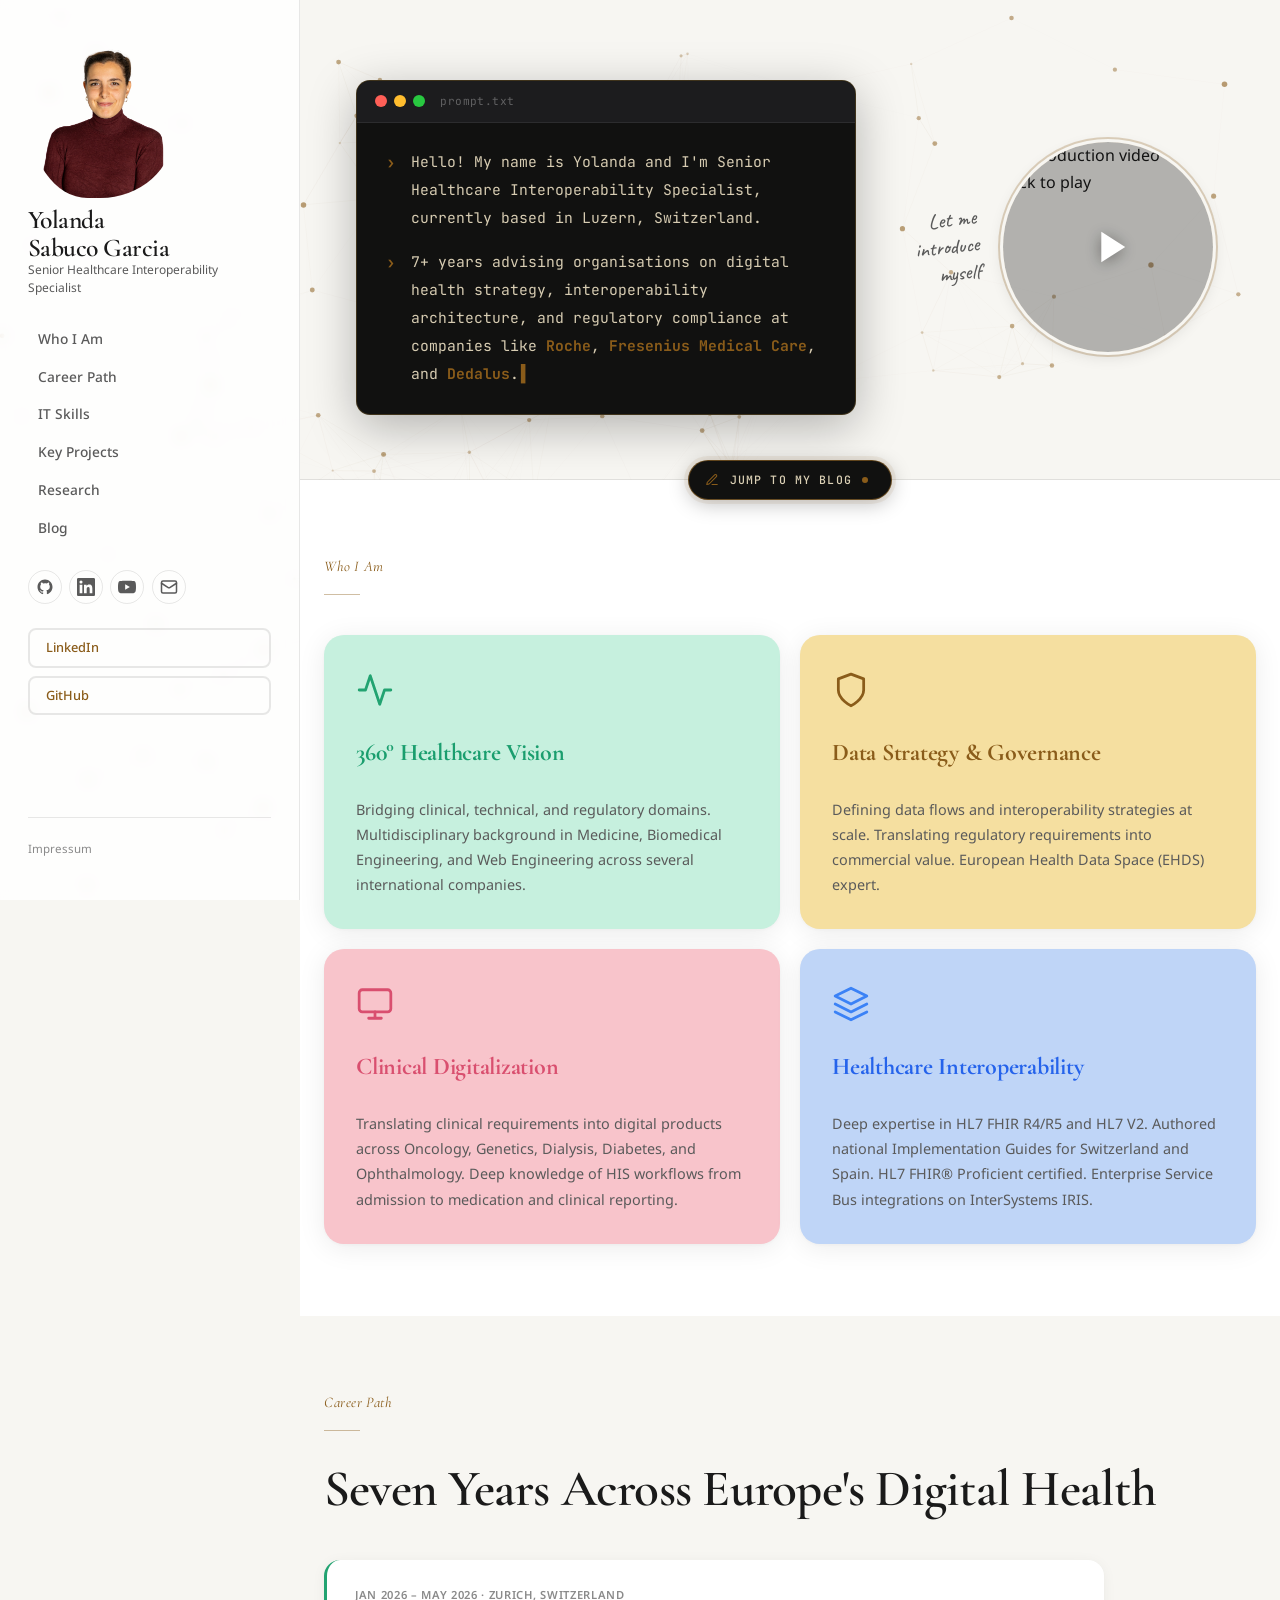
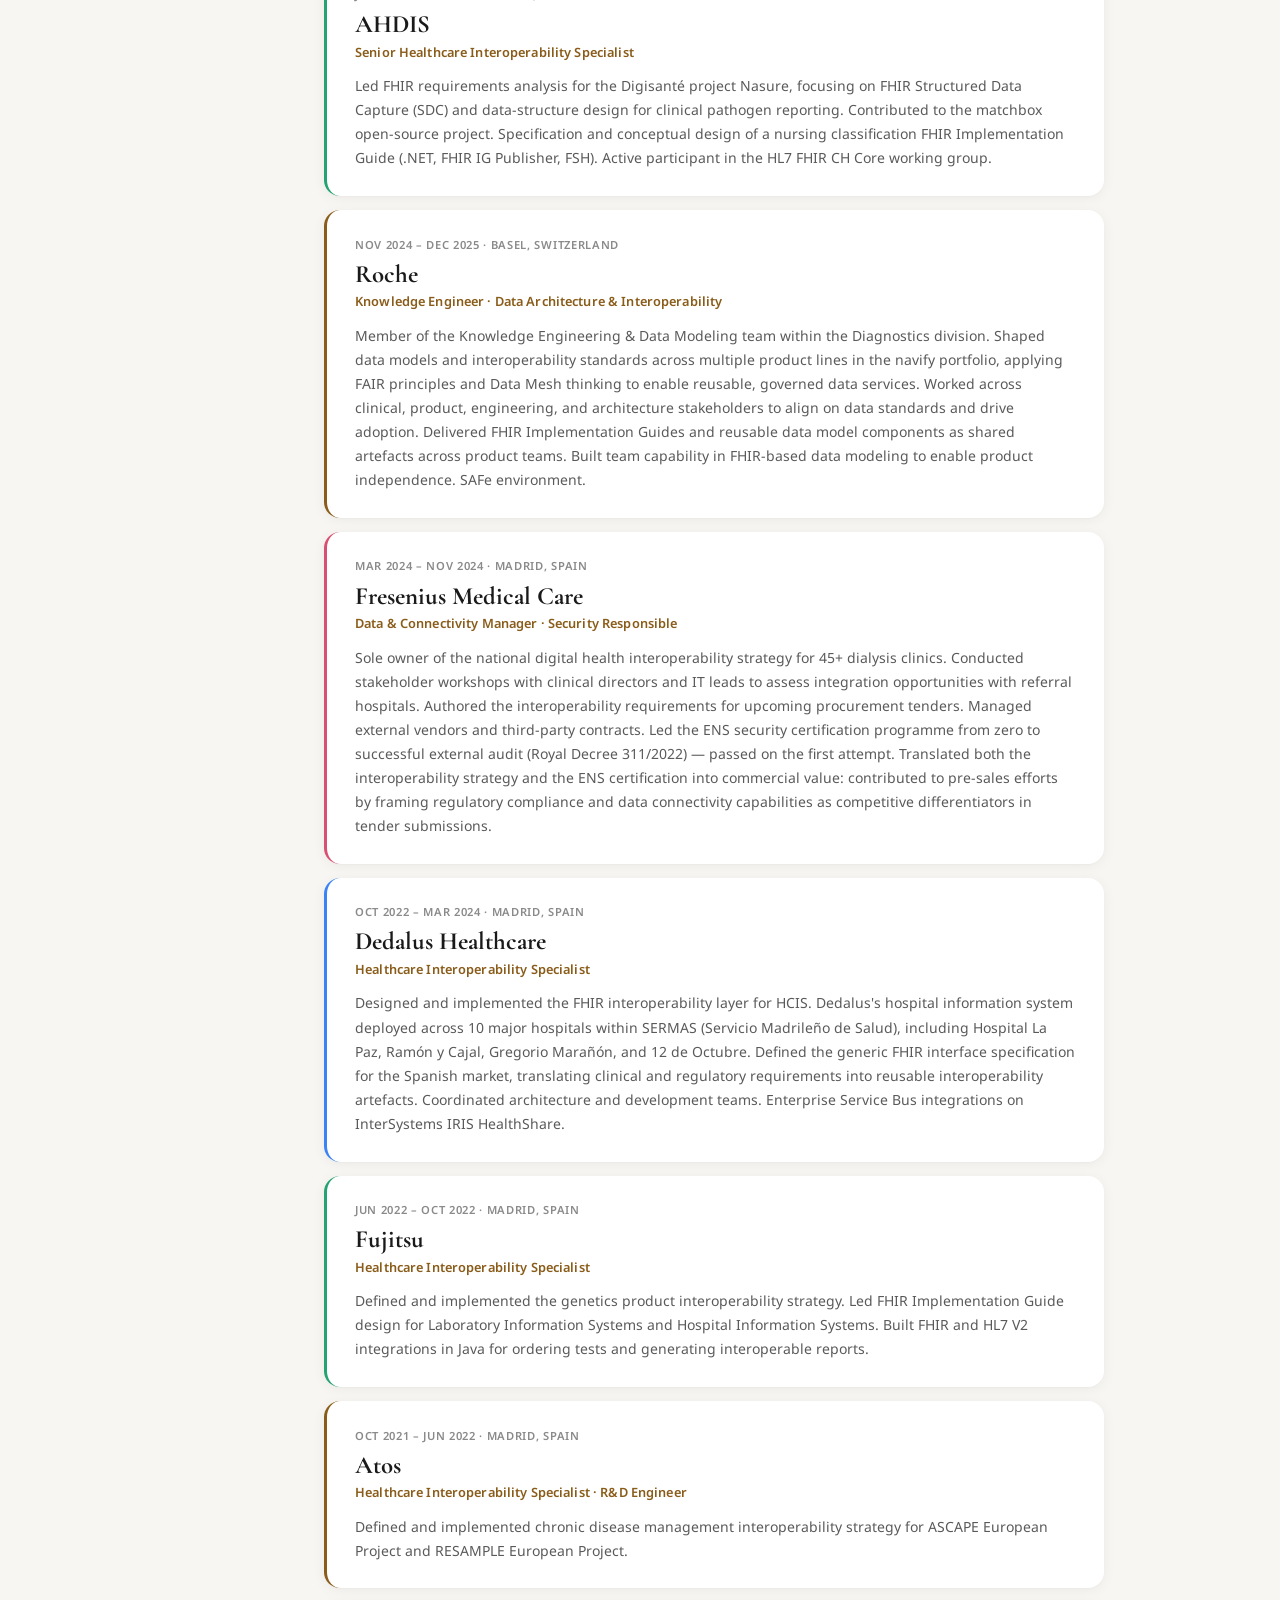
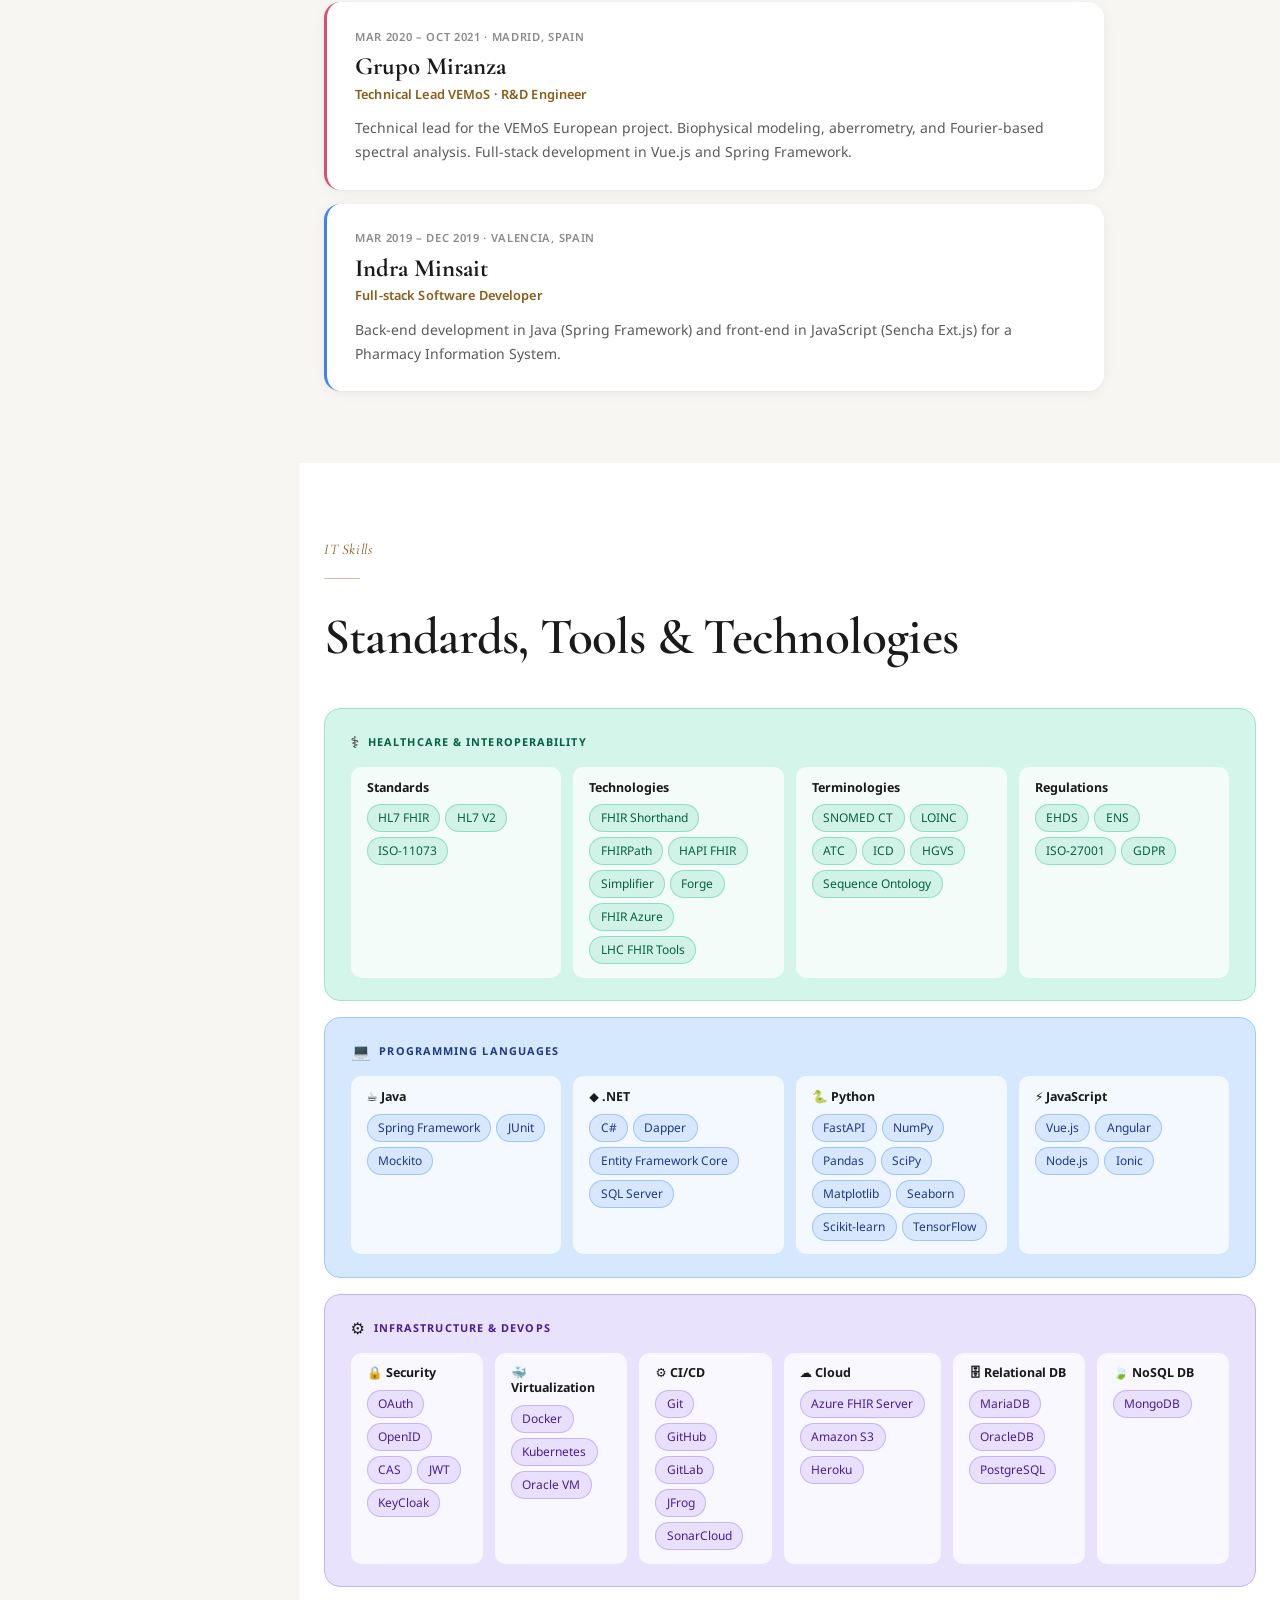
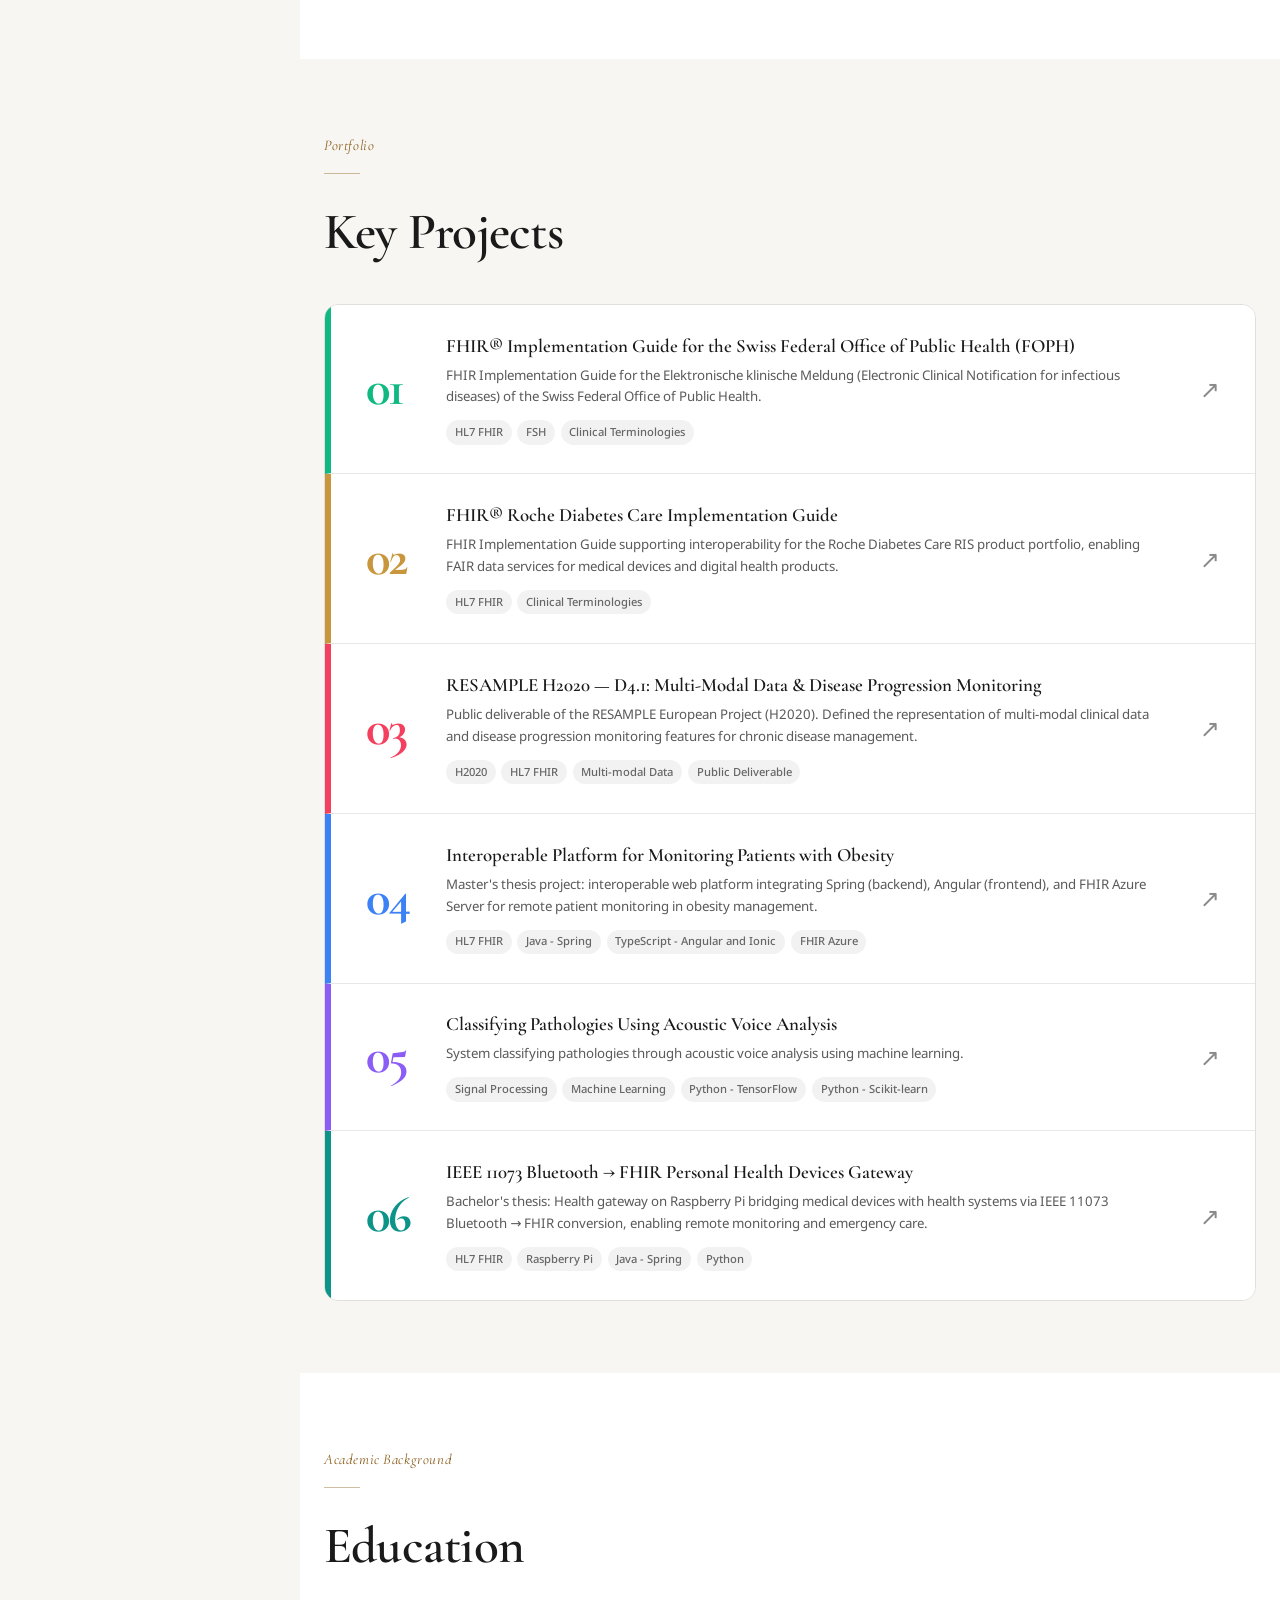
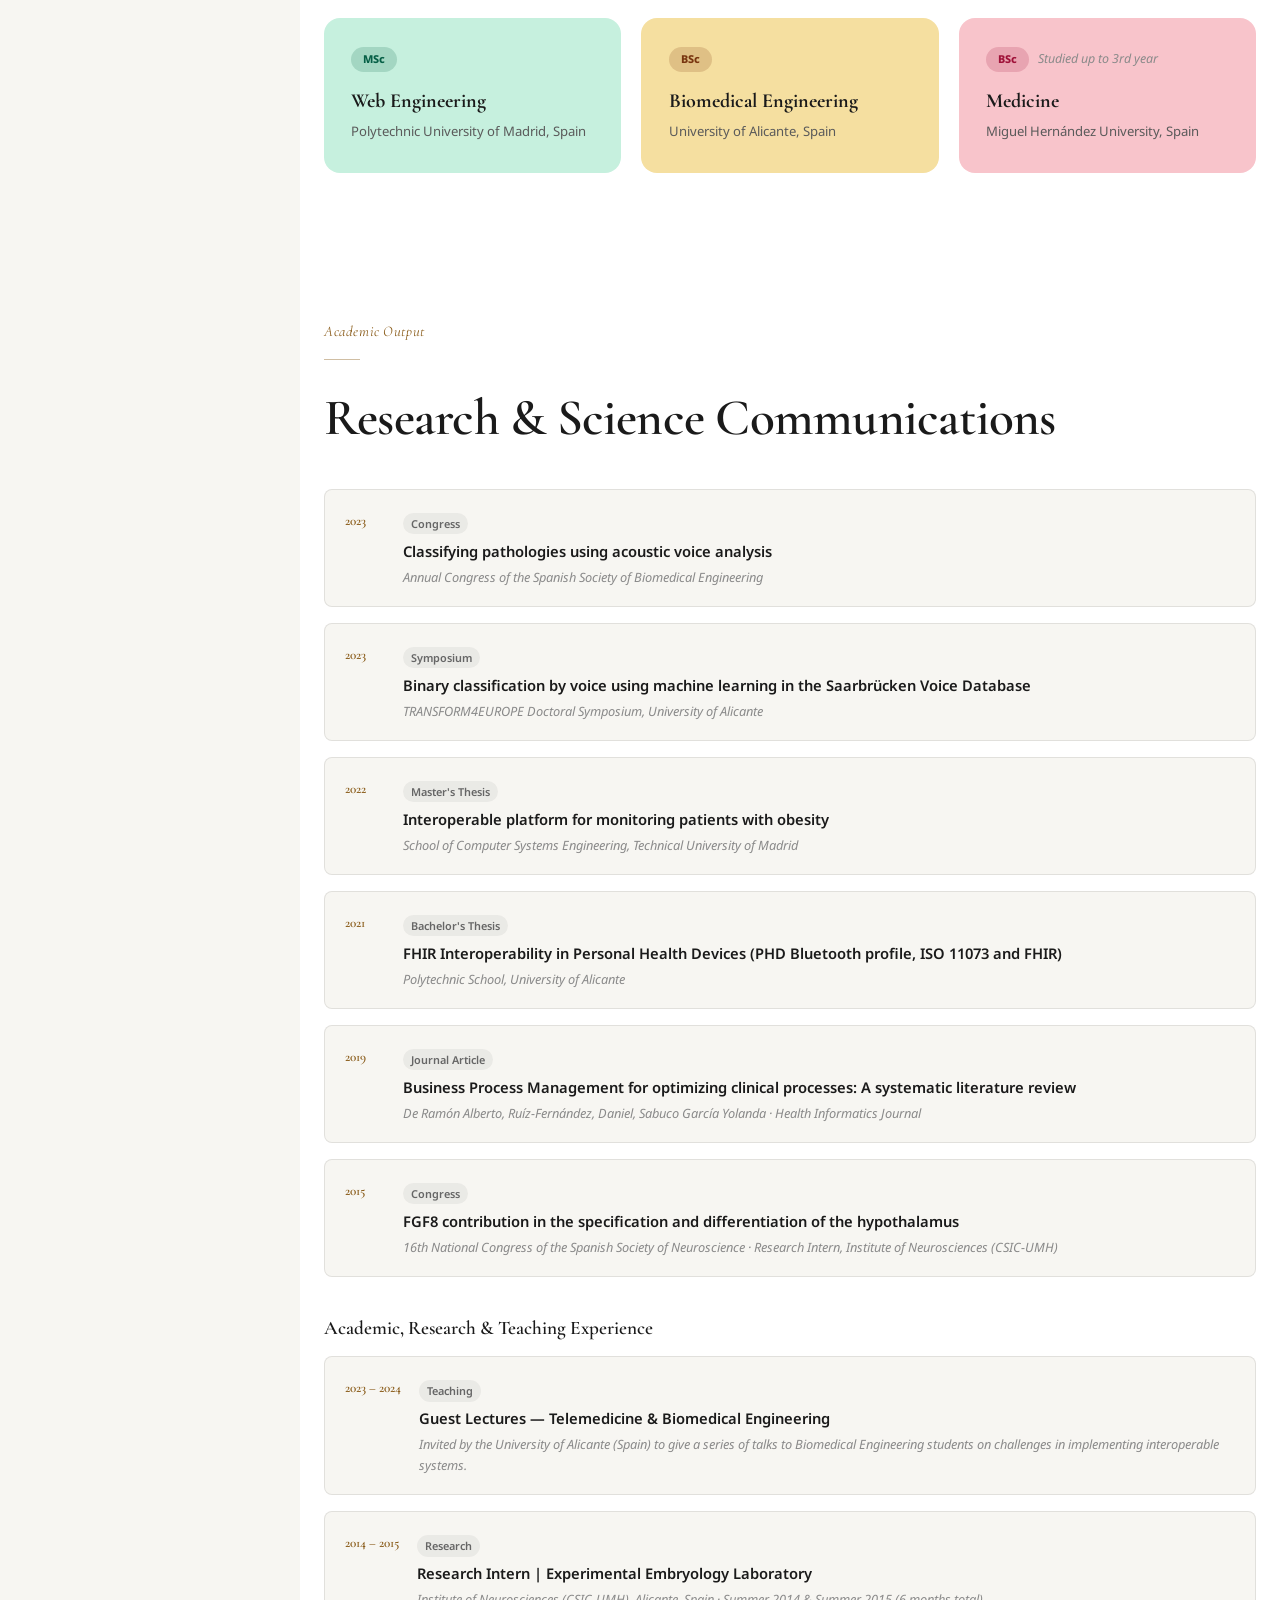
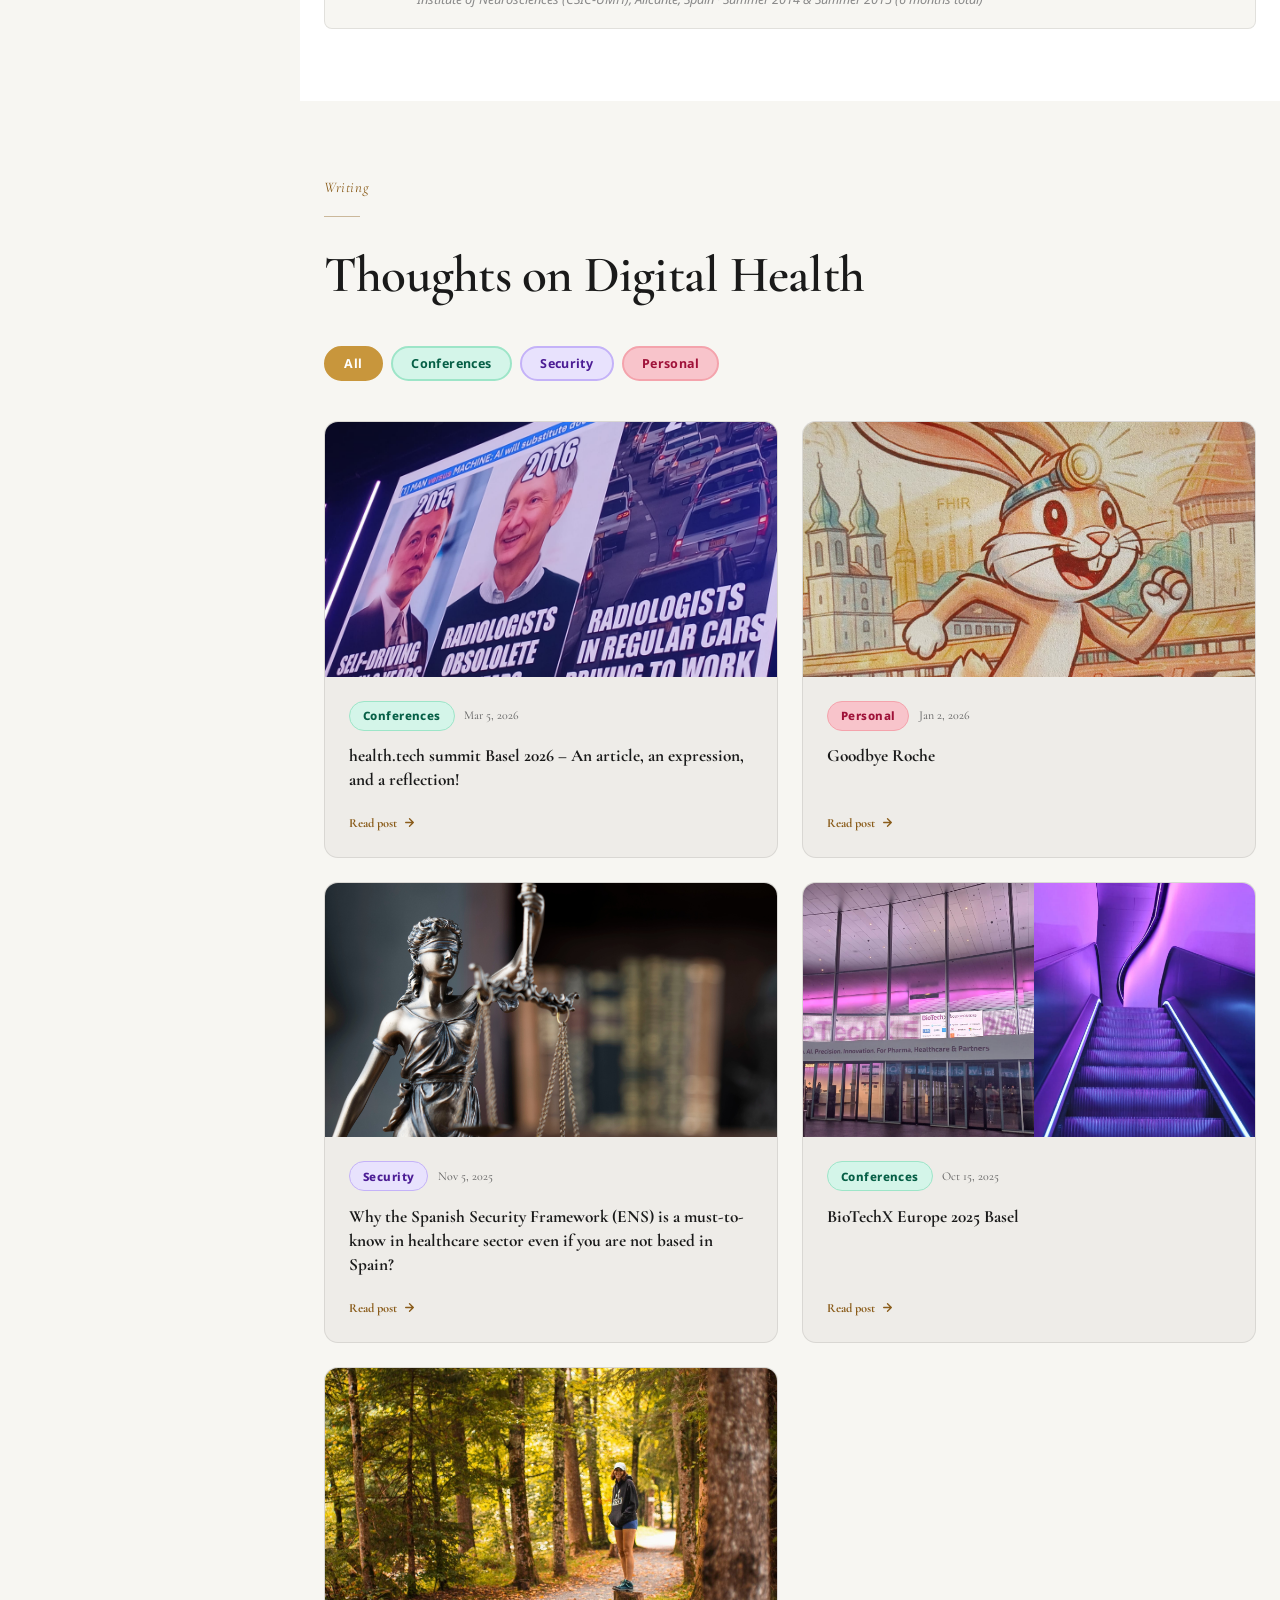
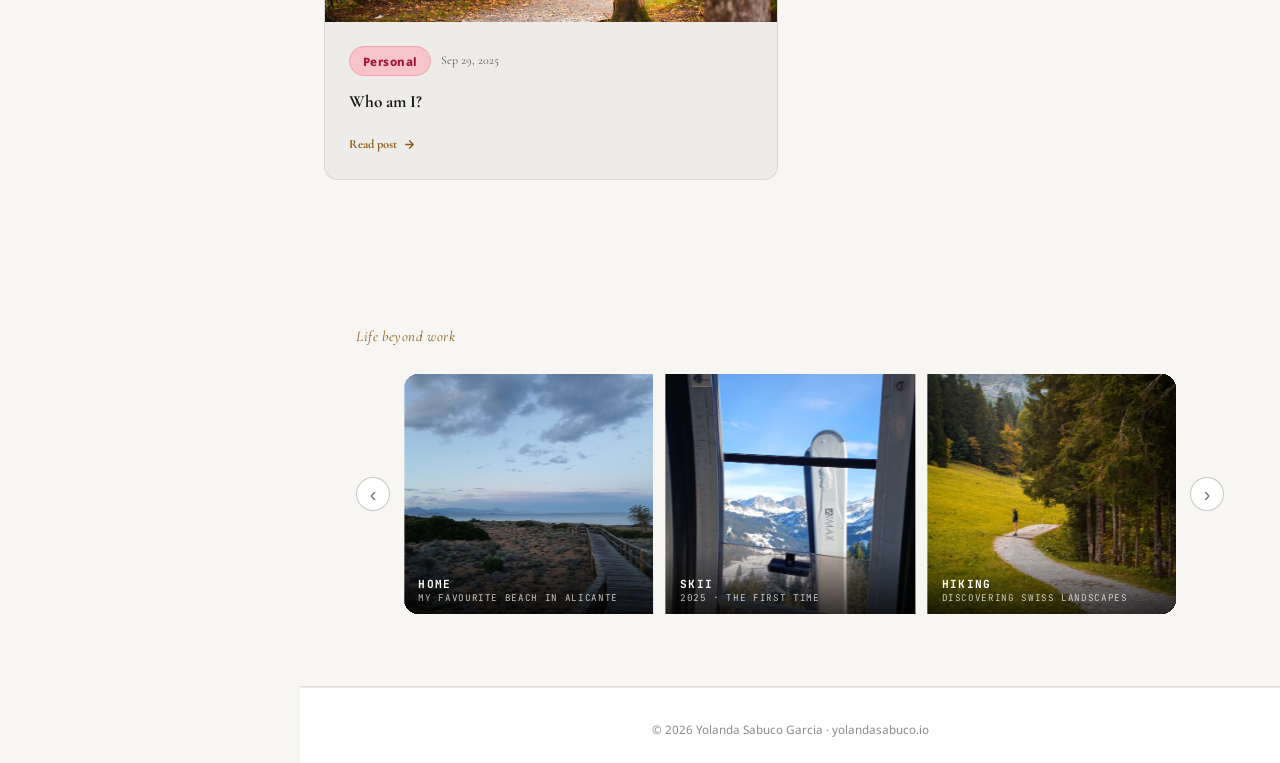
==== commit dce5b543: "new version of the web page - more sexy - responsive" ====
--- a/index.html
+++ b/index.html
@@ -88,7 +88,7 @@
       <div class="intro-video-label">Let me<br>introduce<br>myself</div>
       <div class="intro-video-circle" id="introVideo">
         <img
-          src="https://img.youtube.com/vi/8aj2rQQcRYQ/hqdefault.jpg"
+          src="https://img.youtube.com/vi/8aj2rQQcRYQ/maxresdefault.jpg"
           alt="Introduction video — click to play"
           class="intro-video-thumb"
         />
--- a/css/style.css
+++ b/css/style.css
@@ -504,10 +504,21 @@
 @media (max-width: 960px) {
   .intro-section {
     grid-template-columns: 1fr;
-    gap: 2.5rem;
+    gap: 2rem;
   }
-  .intro-section__video { justify-content: flex-start; }
-  .intro-video-label { font-size: 1.1rem; }
+  .intro-section__video { justify-content: center; }
+  .intro-video-wrap {
+    flex-direction: column-reverse;
+    align-items: center;
+    gap: 0.75rem;
+  }
+  .intro-video-label {
+    font-size: 1rem;
+    text-align: center;
+    transform: rotate(-3deg);
+    margin-right: 0;
+  }
+  .intro-video-circle { width: 180px; height: 180px; }
 }
 
 /* === HOBBIES SECTION === */
@@ -2238,6 +2249,25 @@
 
   .content-intro { padding: 4rem 1.5rem 2.5rem; }
   .content-intro__text { font-size: clamp(1.6rem, 6vw, 2.2rem); }
+
+  /* Intro section */
+  .intro-section { padding: 2.5rem 1.25rem 2rem; }
+  .intro-prompt-body { padding: 1.2rem 1.2rem; }
+  .intro-section__text p { font-size: 0.84rem; }
+
+  /* Blog CTA */
+  .blog-cta-btn { font-size: 0.65rem; padding: 0.5rem 1rem 0.5rem 0.8rem; gap: 0.5rem; }
+
+  /* Hobbies */
+  .hobbies-section { padding: 3rem 1.25rem; }
+  .hobbies-slide   { height: 200px; }
+
+  /* Expertise cards */
+  .expertise-card  { padding: 1.1rem 1rem; }
+  .expertise-section .container { padding: 0 1.25rem; }
+
+  /* Section titles */
+  .section-label { font-size: 0.7rem; }
 }
 
 @media (max-width: 480px) {
@@ -2270,4 +2300,16 @@
   .expertise-grid { grid-template-columns: 1fr; }
   .expertise-photo { max-width: 160px; }
   .expertise-cards { grid-template-columns: 1fr; }
-}
+
+  /* Intro section */
+  .intro-section { padding: 2rem 1rem 1.75rem; gap: 1.75rem; }
+  .intro-section__text p { font-size: 0.8rem; line-height: 1.75; }
+
+  /* Hobbies */
+  .hobbies-section { padding: 2.5rem 1rem; }
+  .hobbies-slide   { height: 220px; border-radius: 8px; }
+  .hobbies-btn     { width: 28px; height: 28px; font-size: 1.1rem; }
+
+  /* Blog CTA */
+  .blog-cta-btn { font-size: 0.62rem; letter-spacing: 0.07em; padding: 0.45rem 0.9rem 0.45rem 0.7rem; }
+}
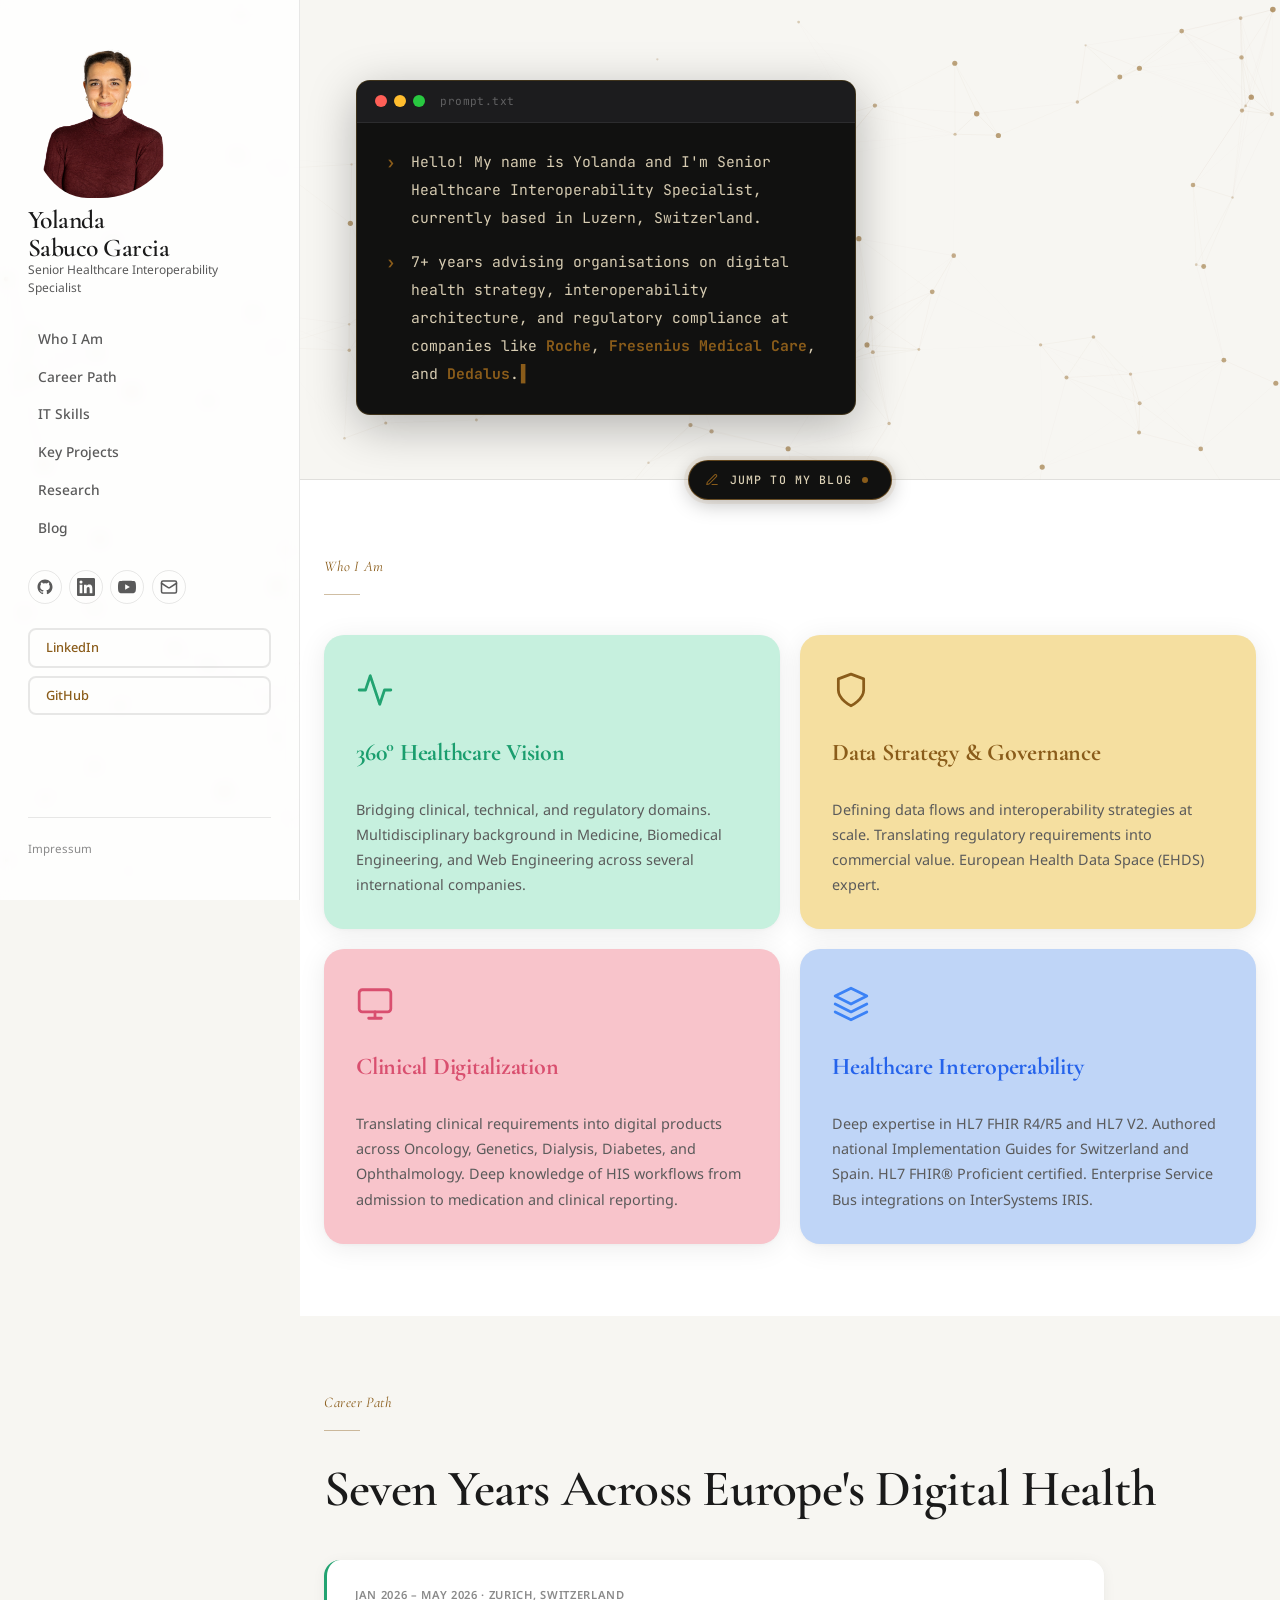
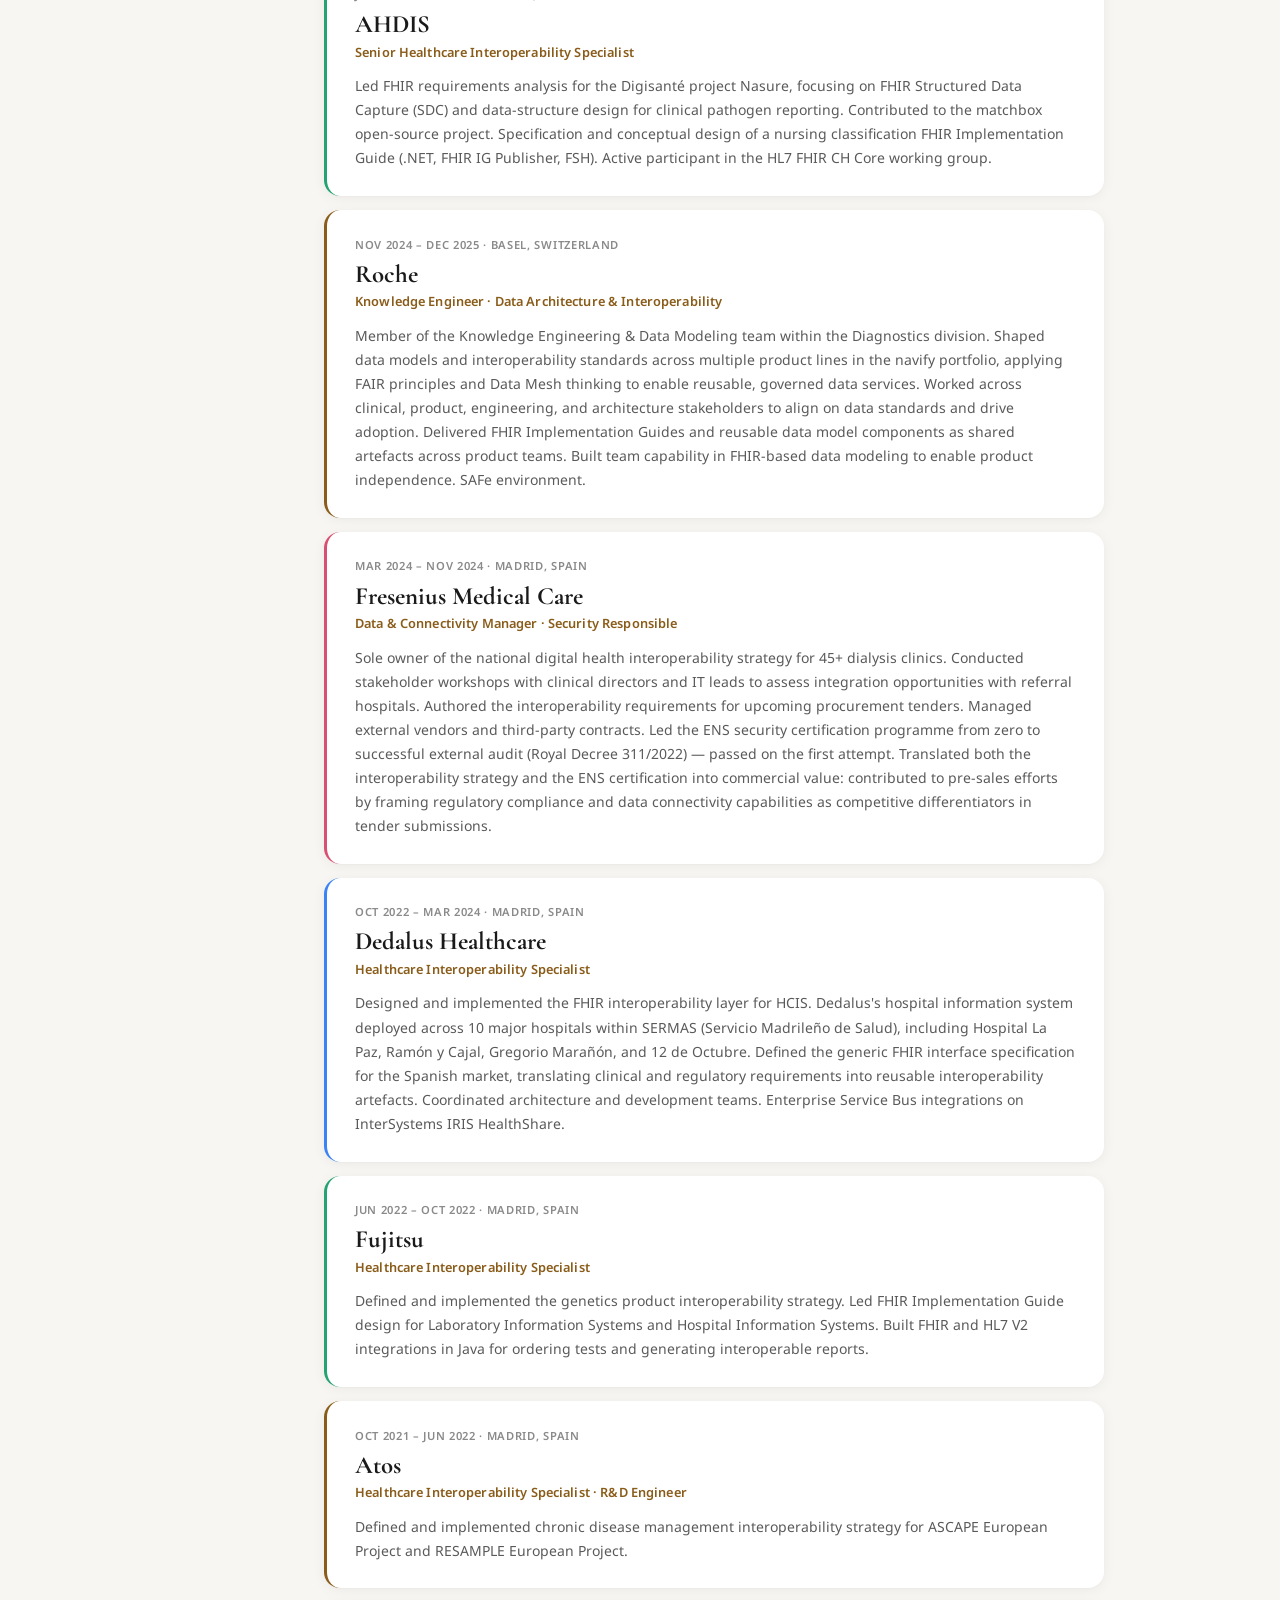
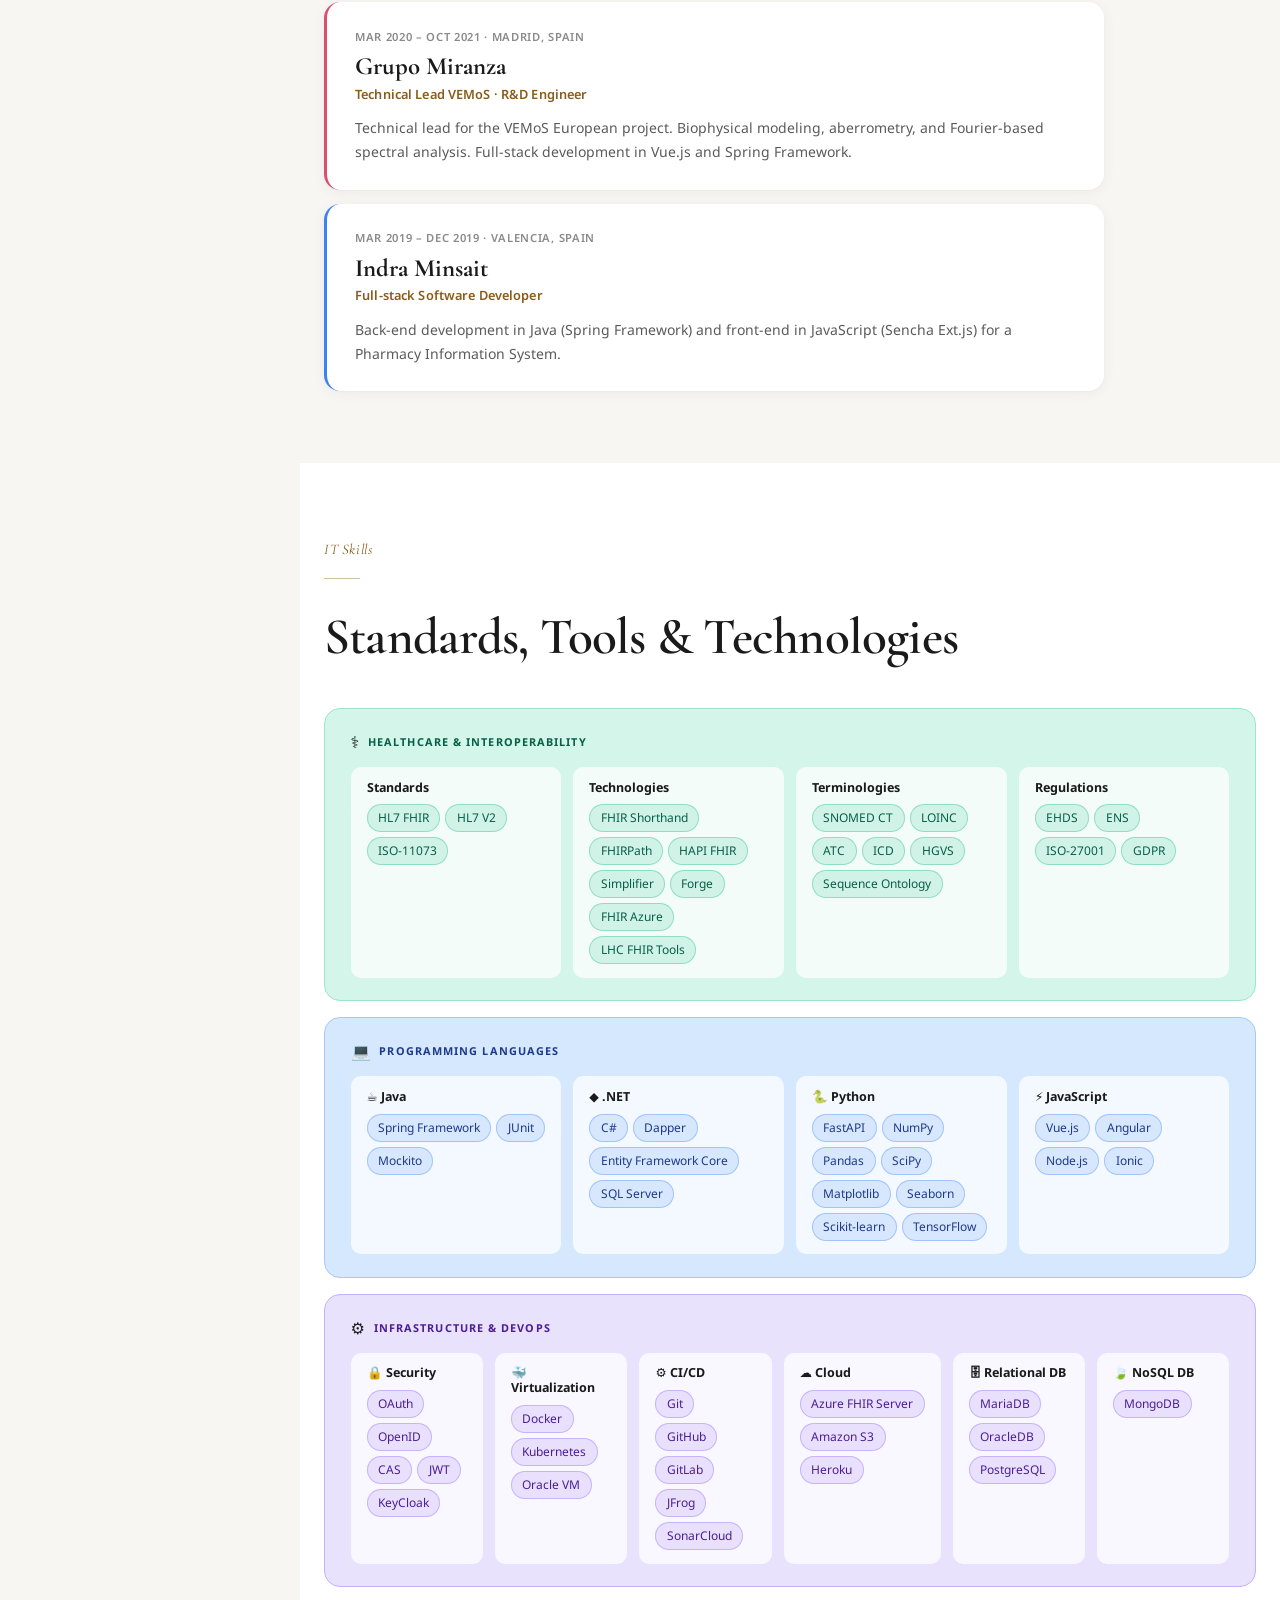
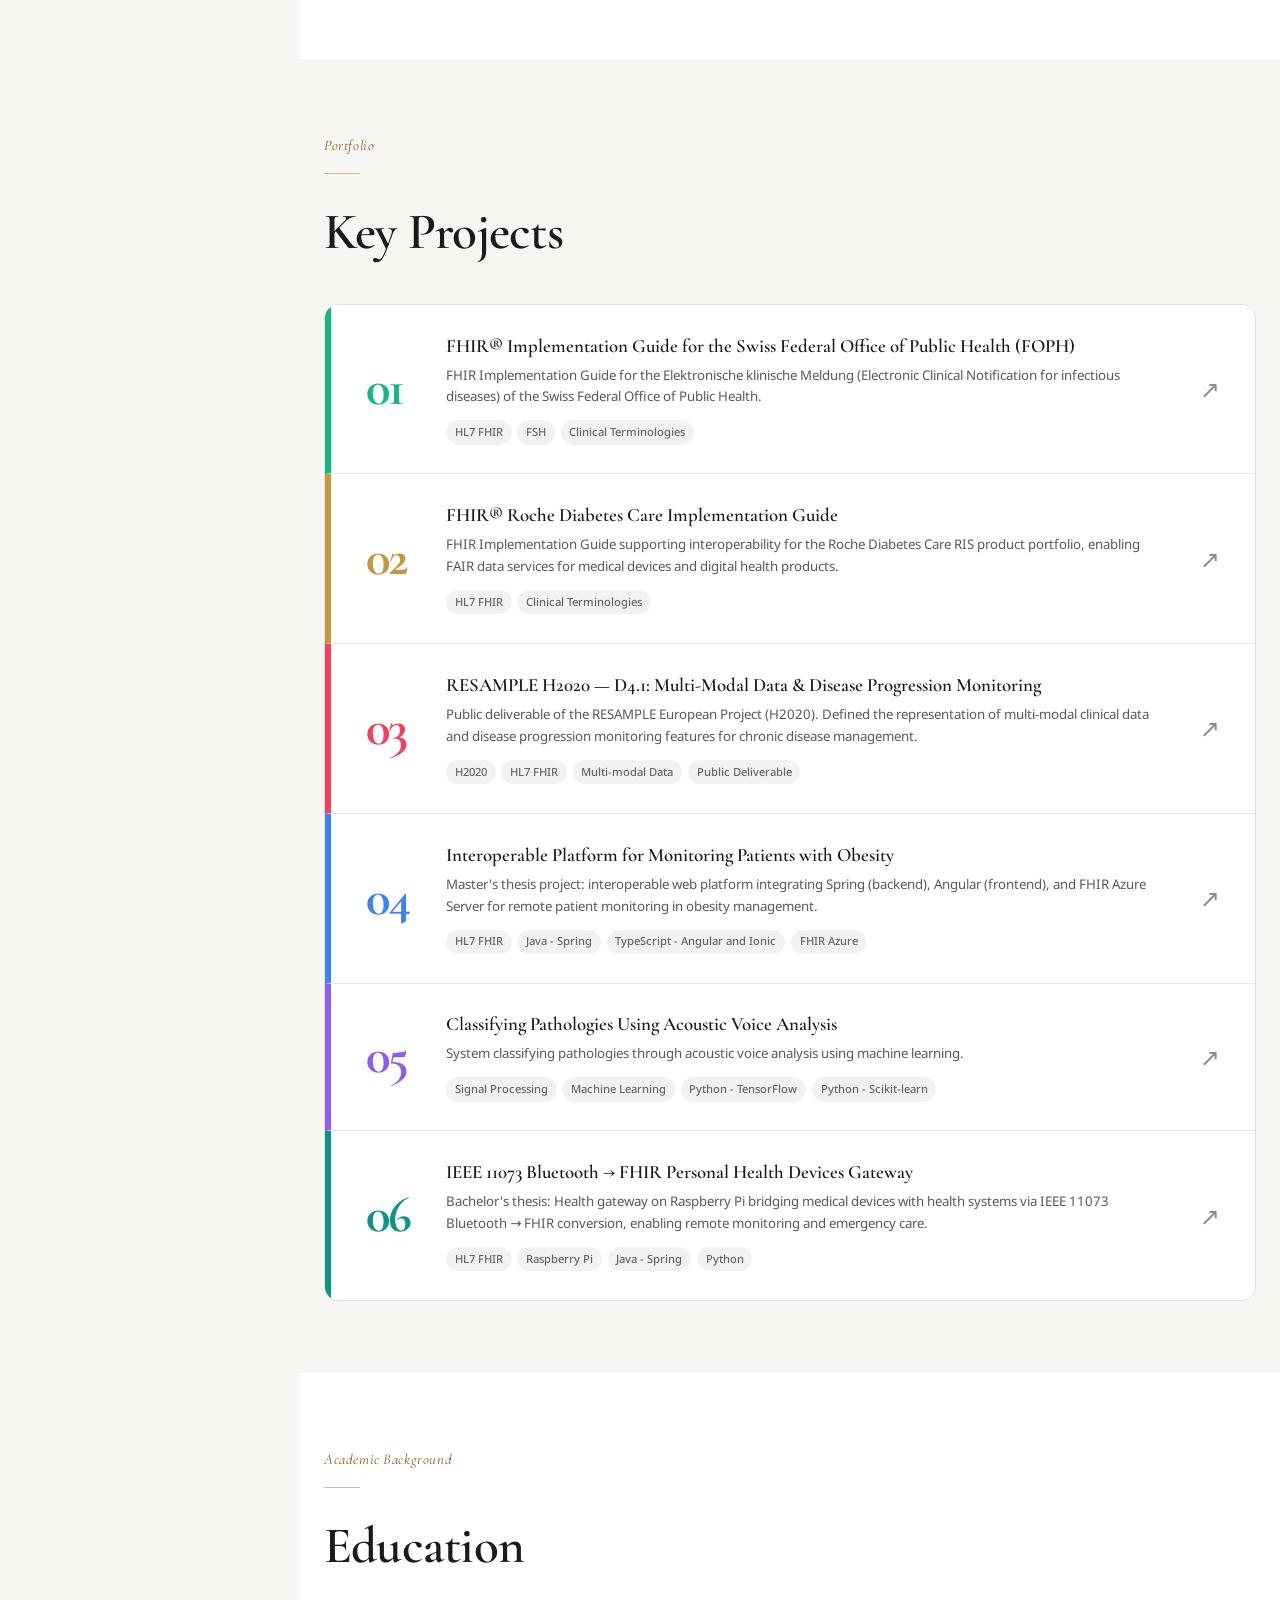
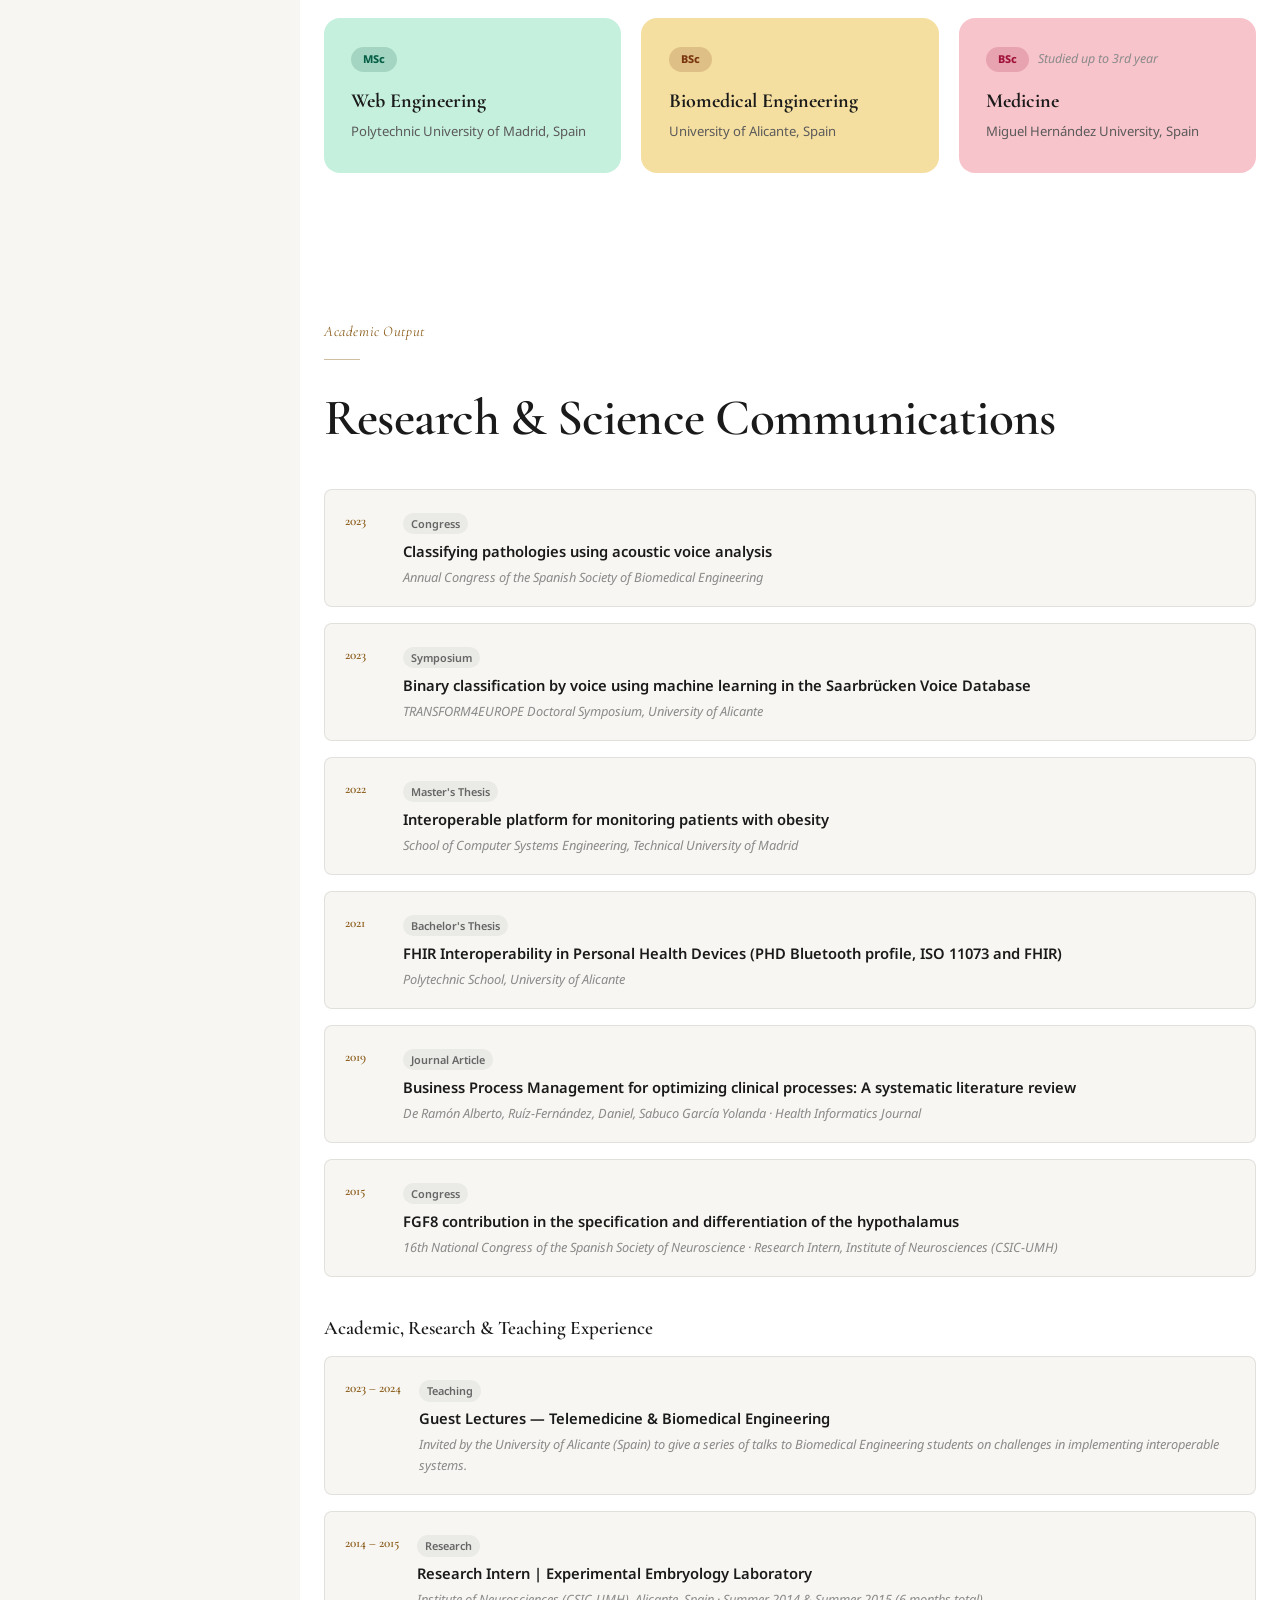
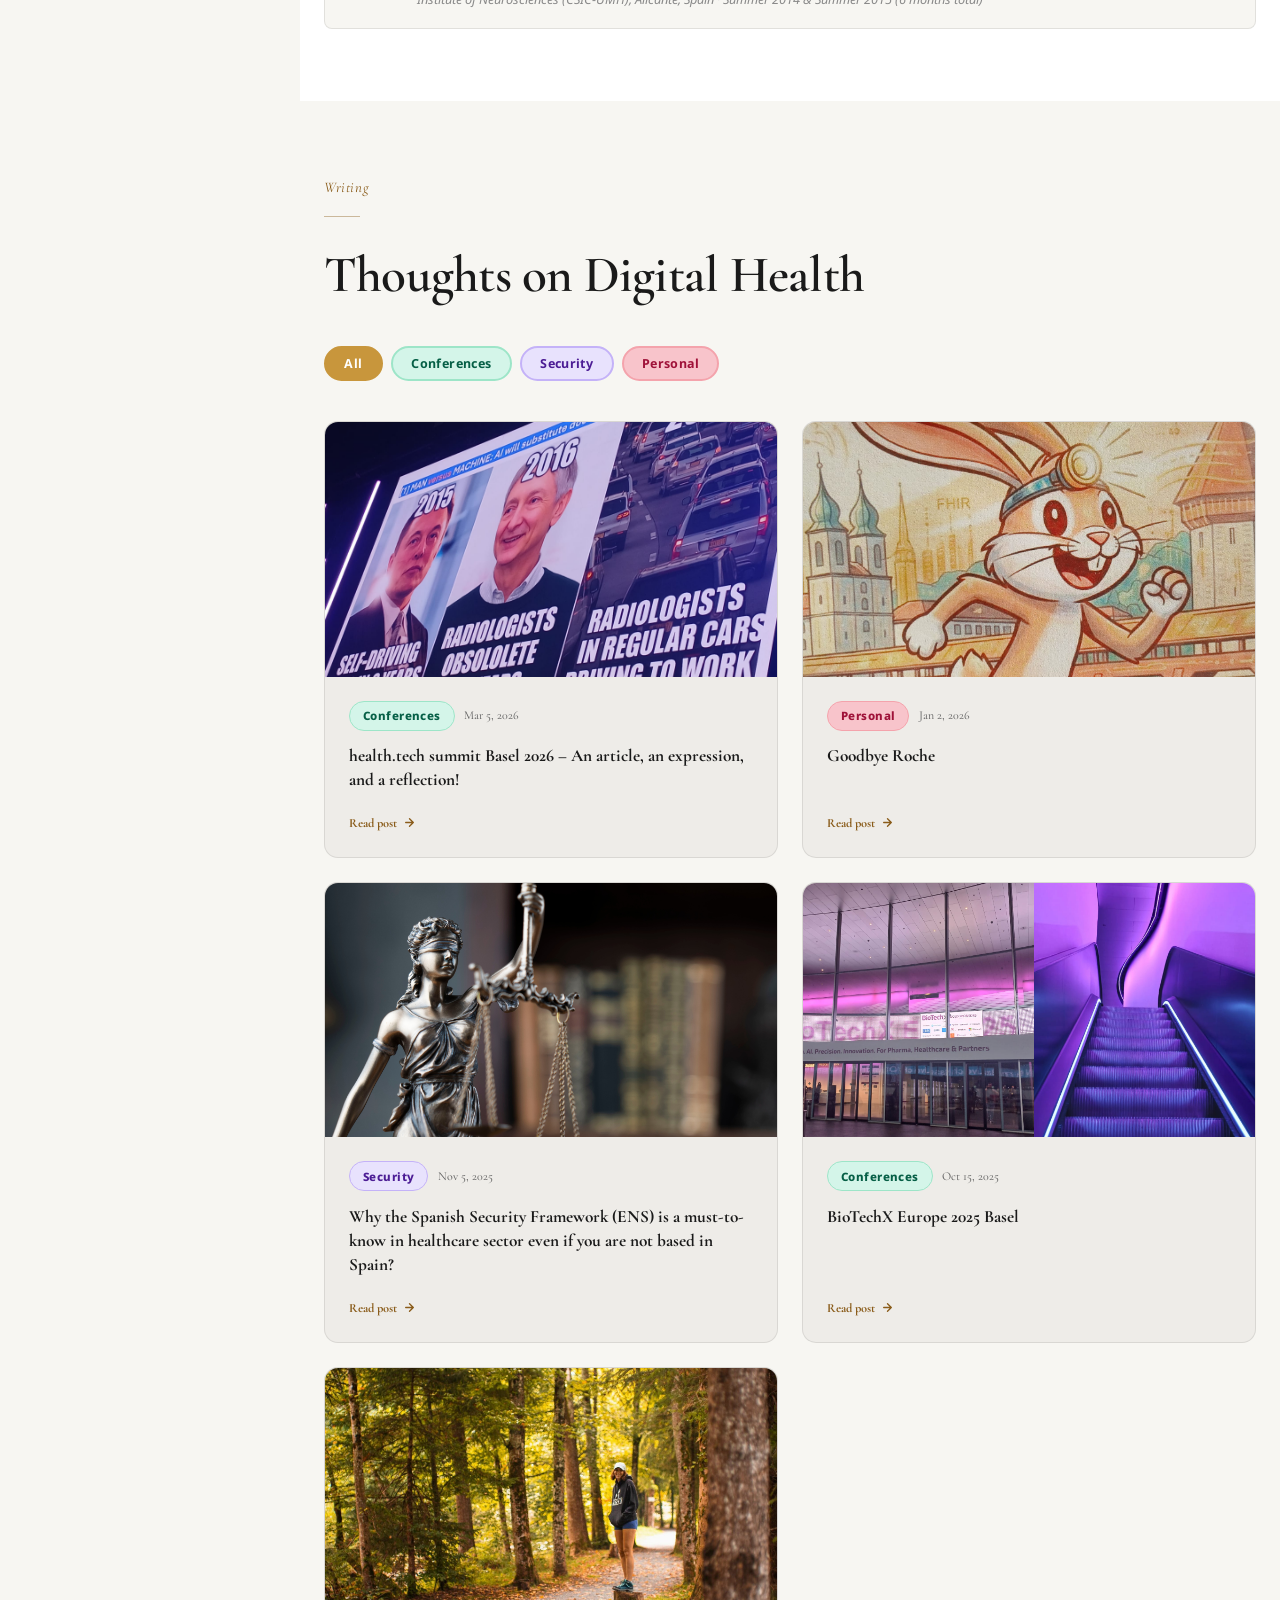
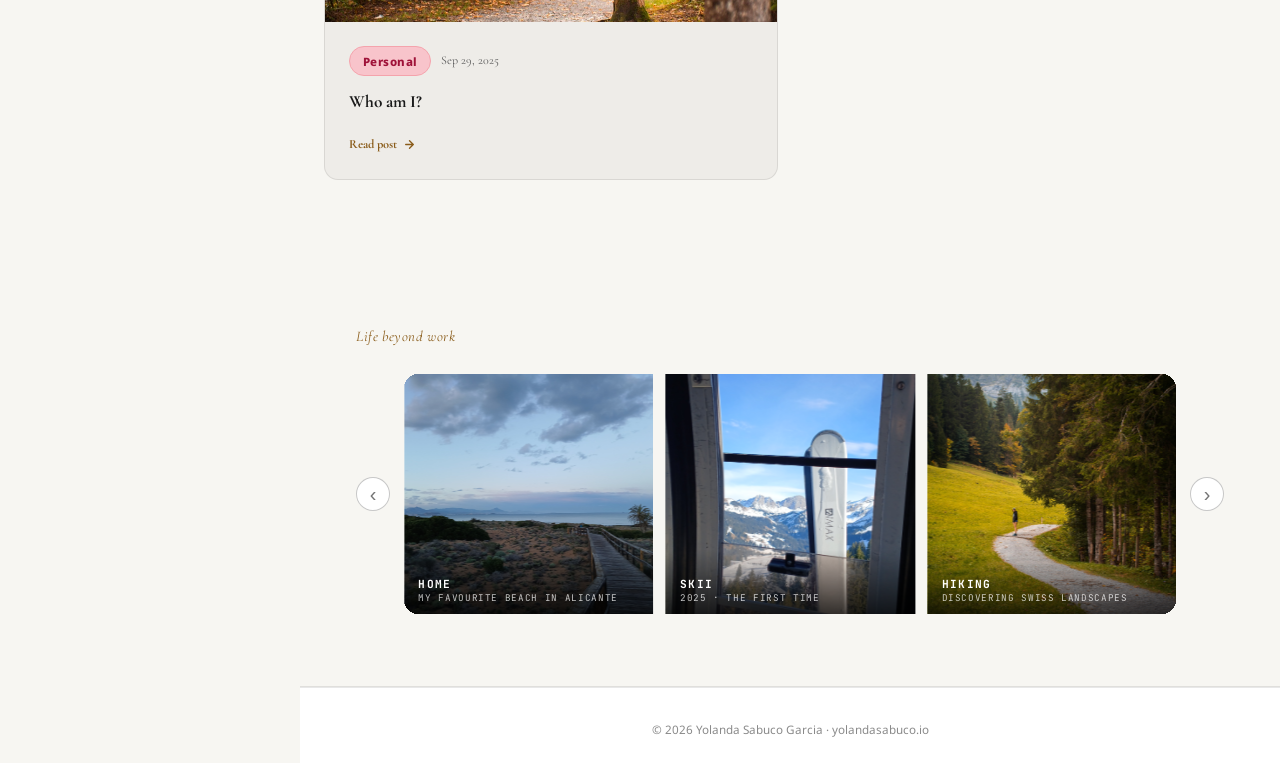
==== commit 31cd7a3d: "new version of the web page - more sexy - responsive" ====
--- a/index.html
+++ b/index.html
@@ -83,7 +83,7 @@
     </div>
   </div>
 
-  <div class="intro-section__video">
+  <div class="intro-section__video" style="display:none">
     <div class="intro-video-wrap">
       <div class="intro-video-label">Let me<br>introduce<br>myself</div>
       <div class="intro-video-circle" id="introVideo">
--- a/css/style.css
+++ b/css/style.css
@@ -525,6 +525,7 @@
 .hobbies-section {
   padding: 4.5rem 3.5rem;
   border-bottom: 1px solid var(--border);
+  overflow: hidden;
 }
 
 .hobbies-inner {
@@ -1311,6 +1312,8 @@
 @media (max-width: 560px) {
   .skills-domain__grid,
   .skills-domain__grid--wide { grid-template-columns: repeat(2, 1fr); }
+  .skills-domain { padding: 1.1rem 1rem; }
+  .stag { white-space: normal; word-break: break-word; font-size: 0.7rem; }
 }
 
 /* === PROJECTS === */
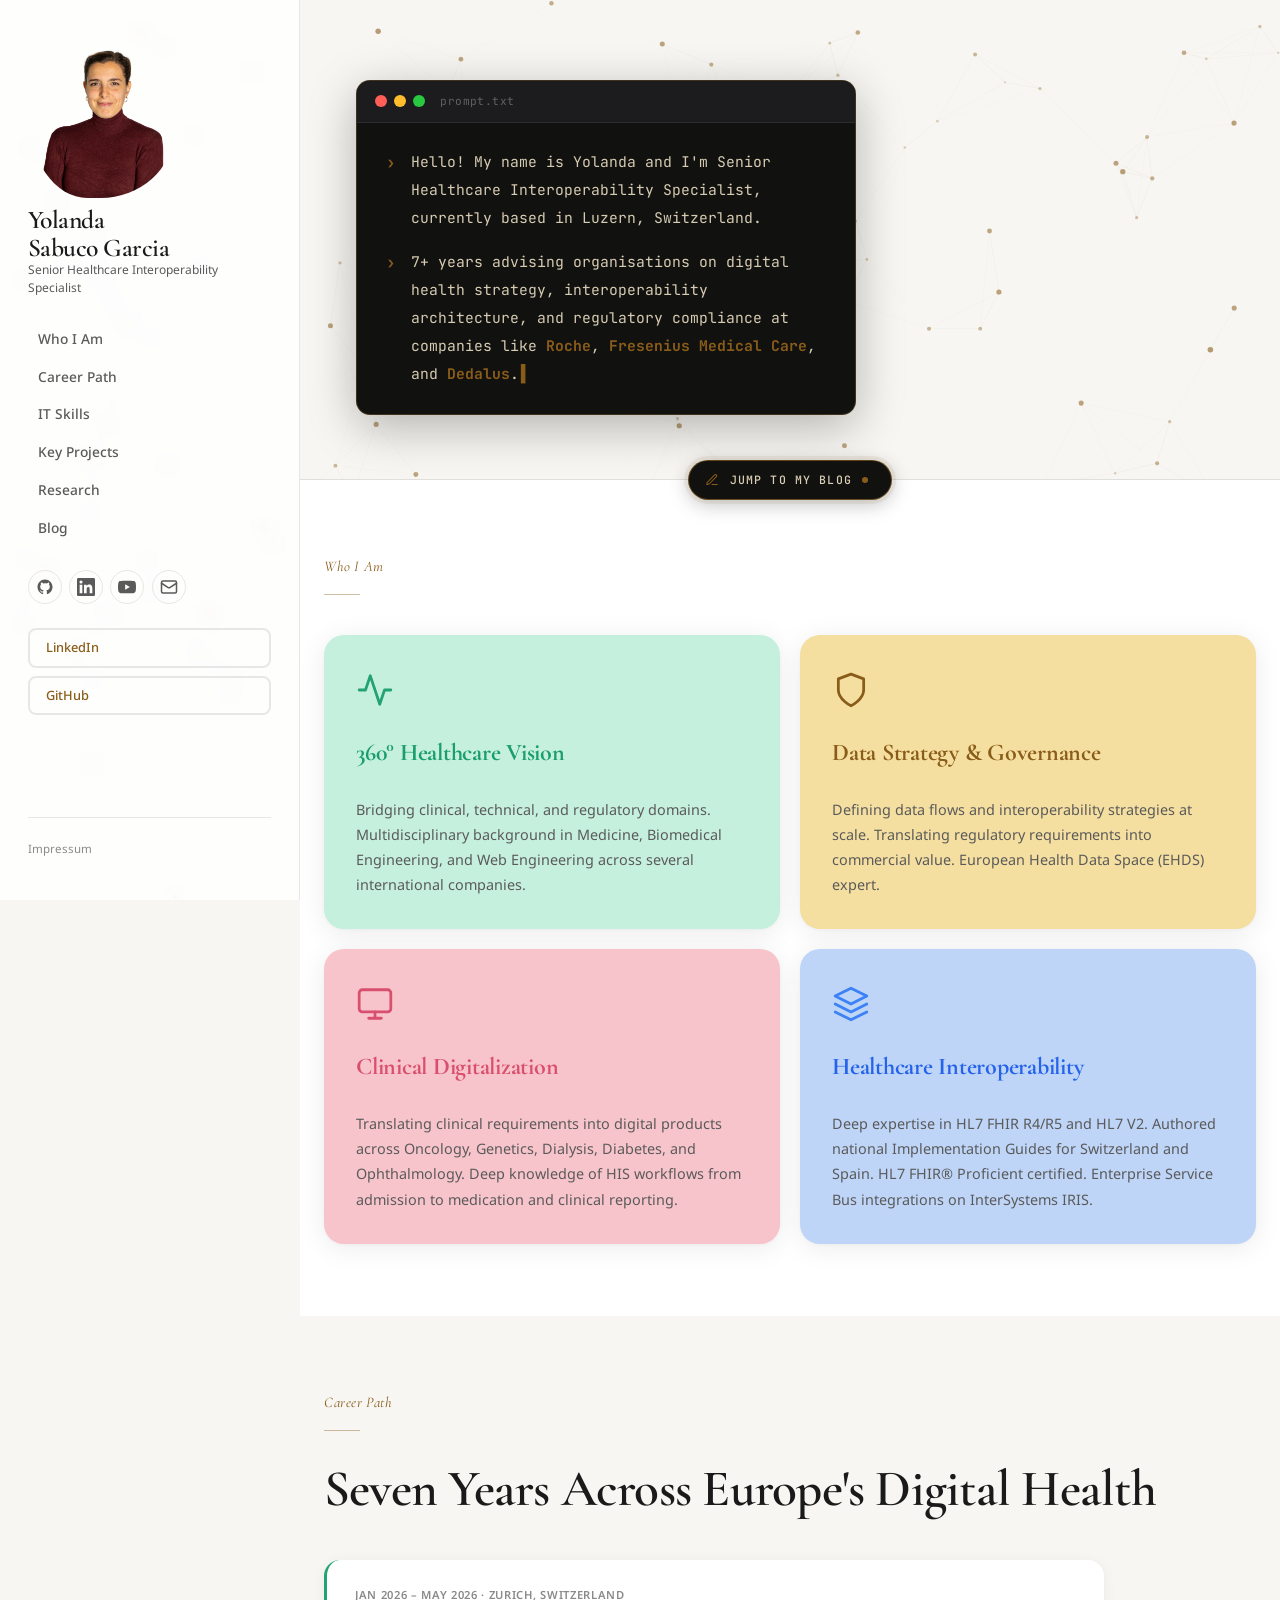
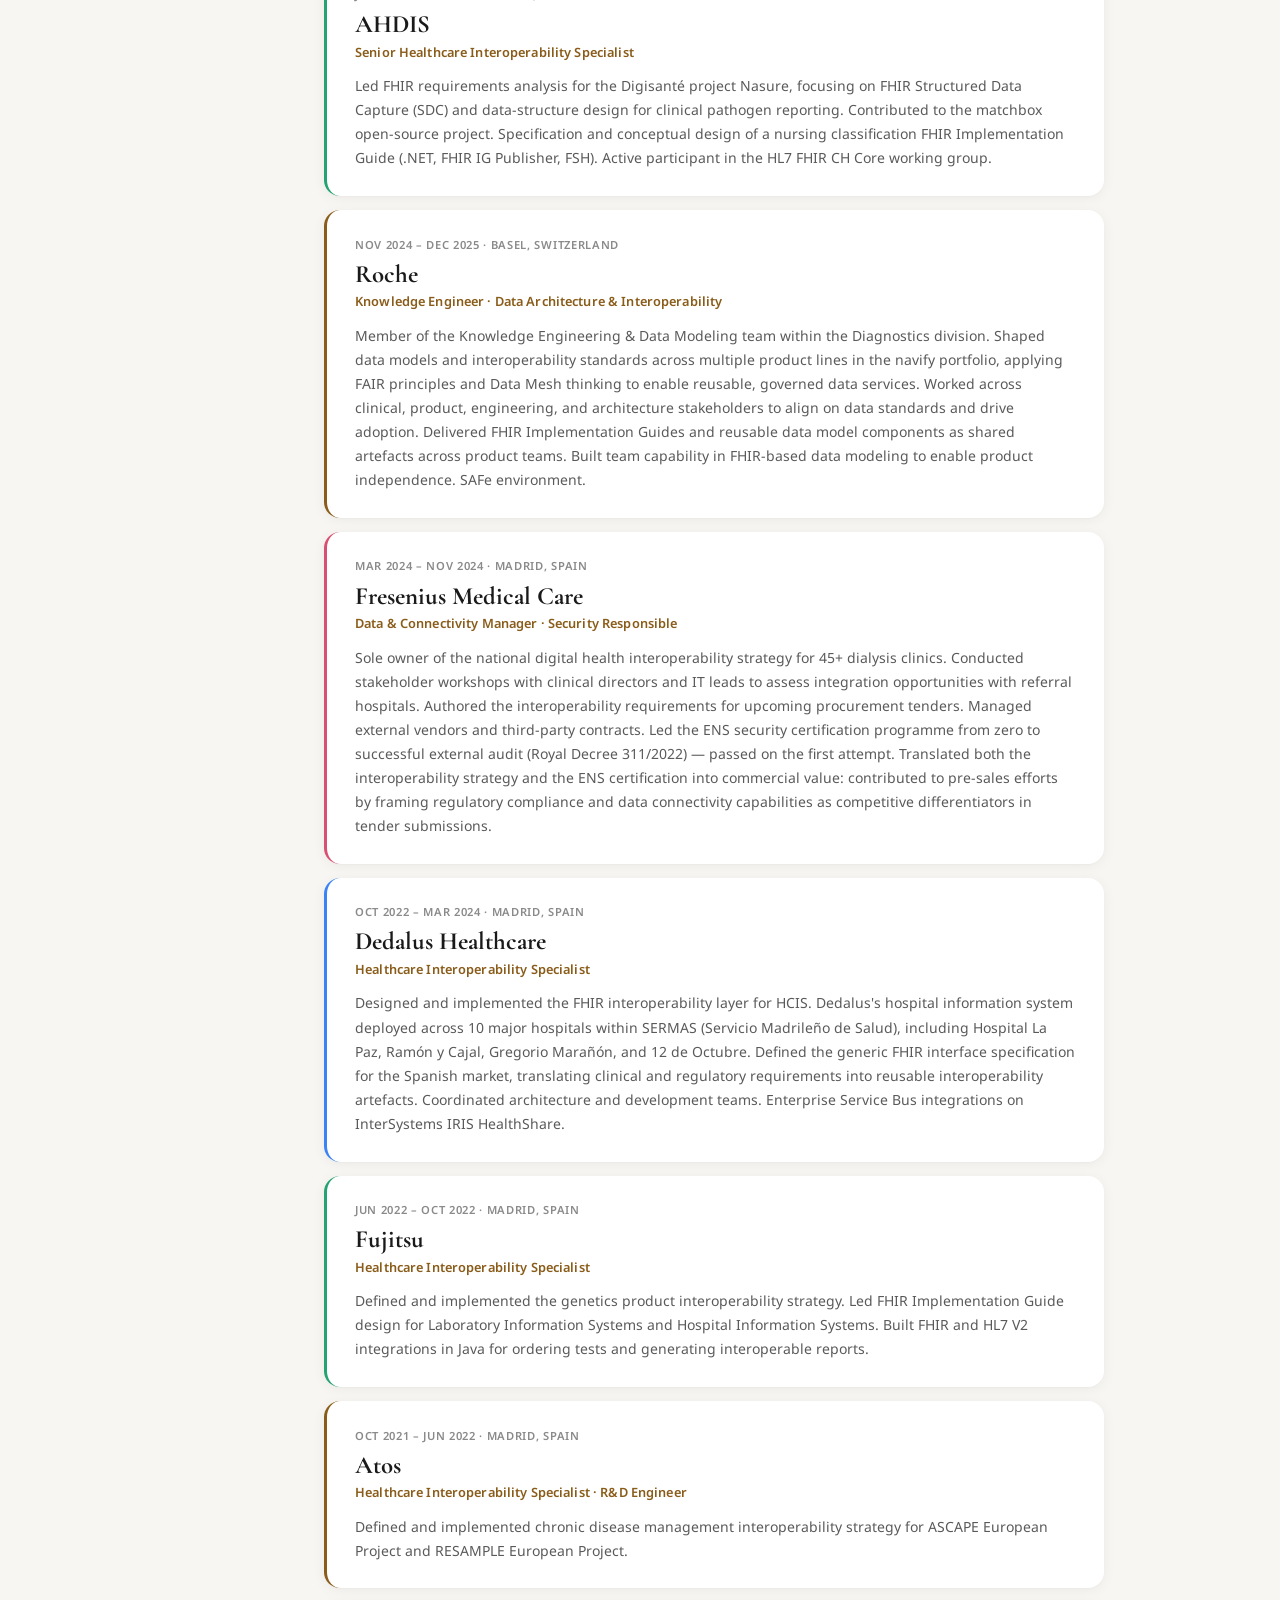
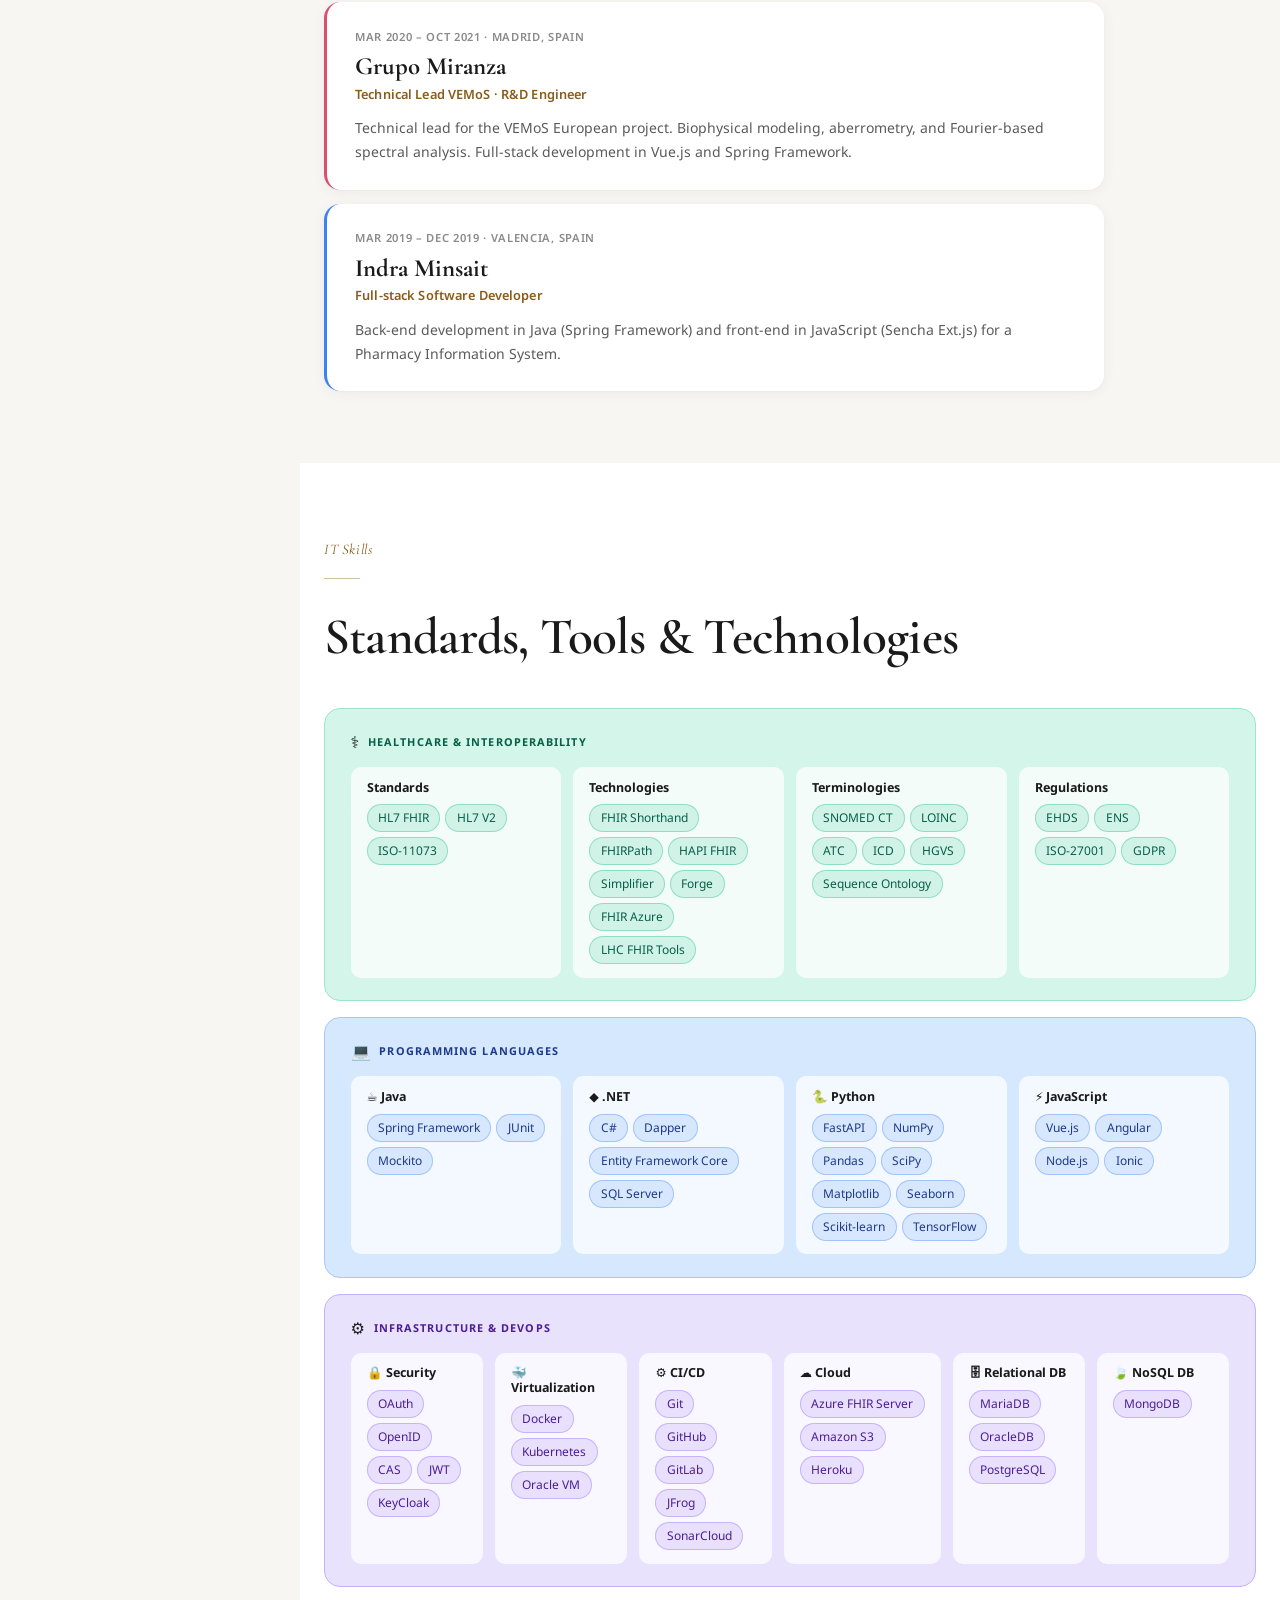
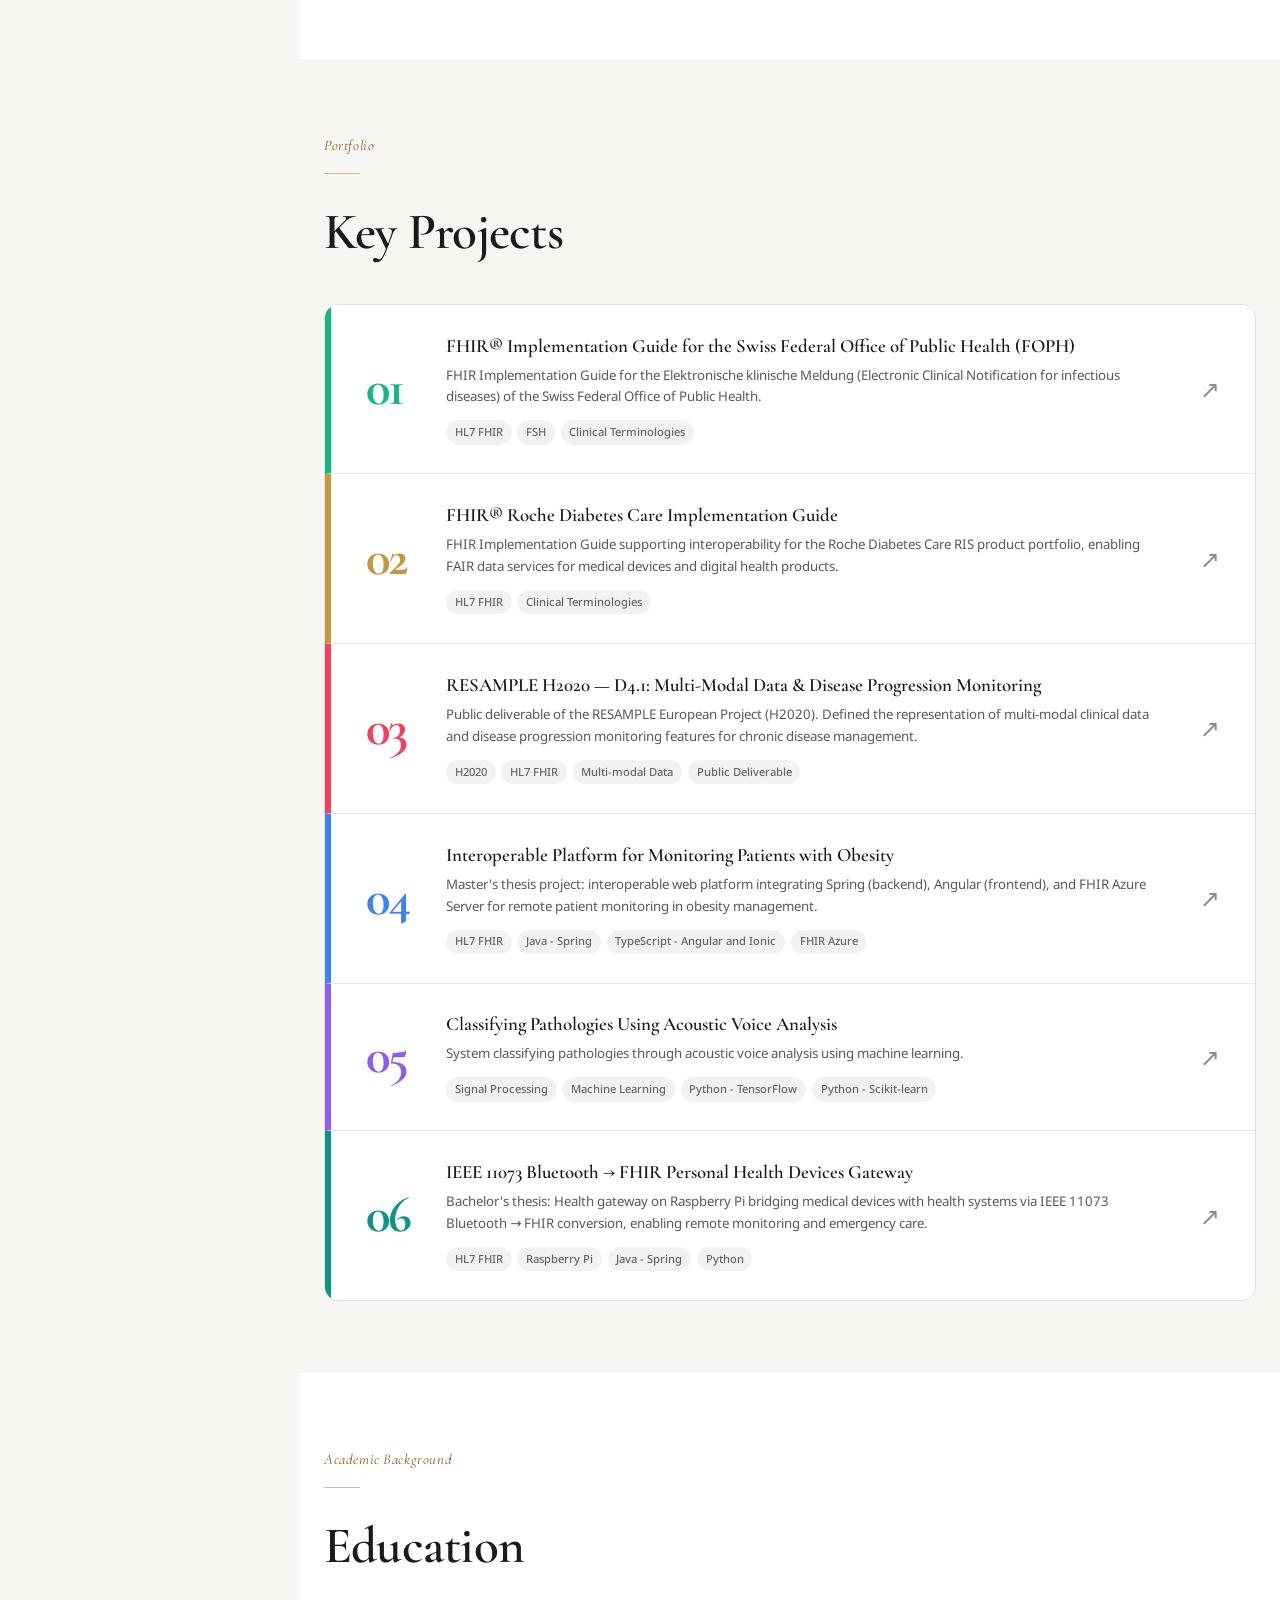
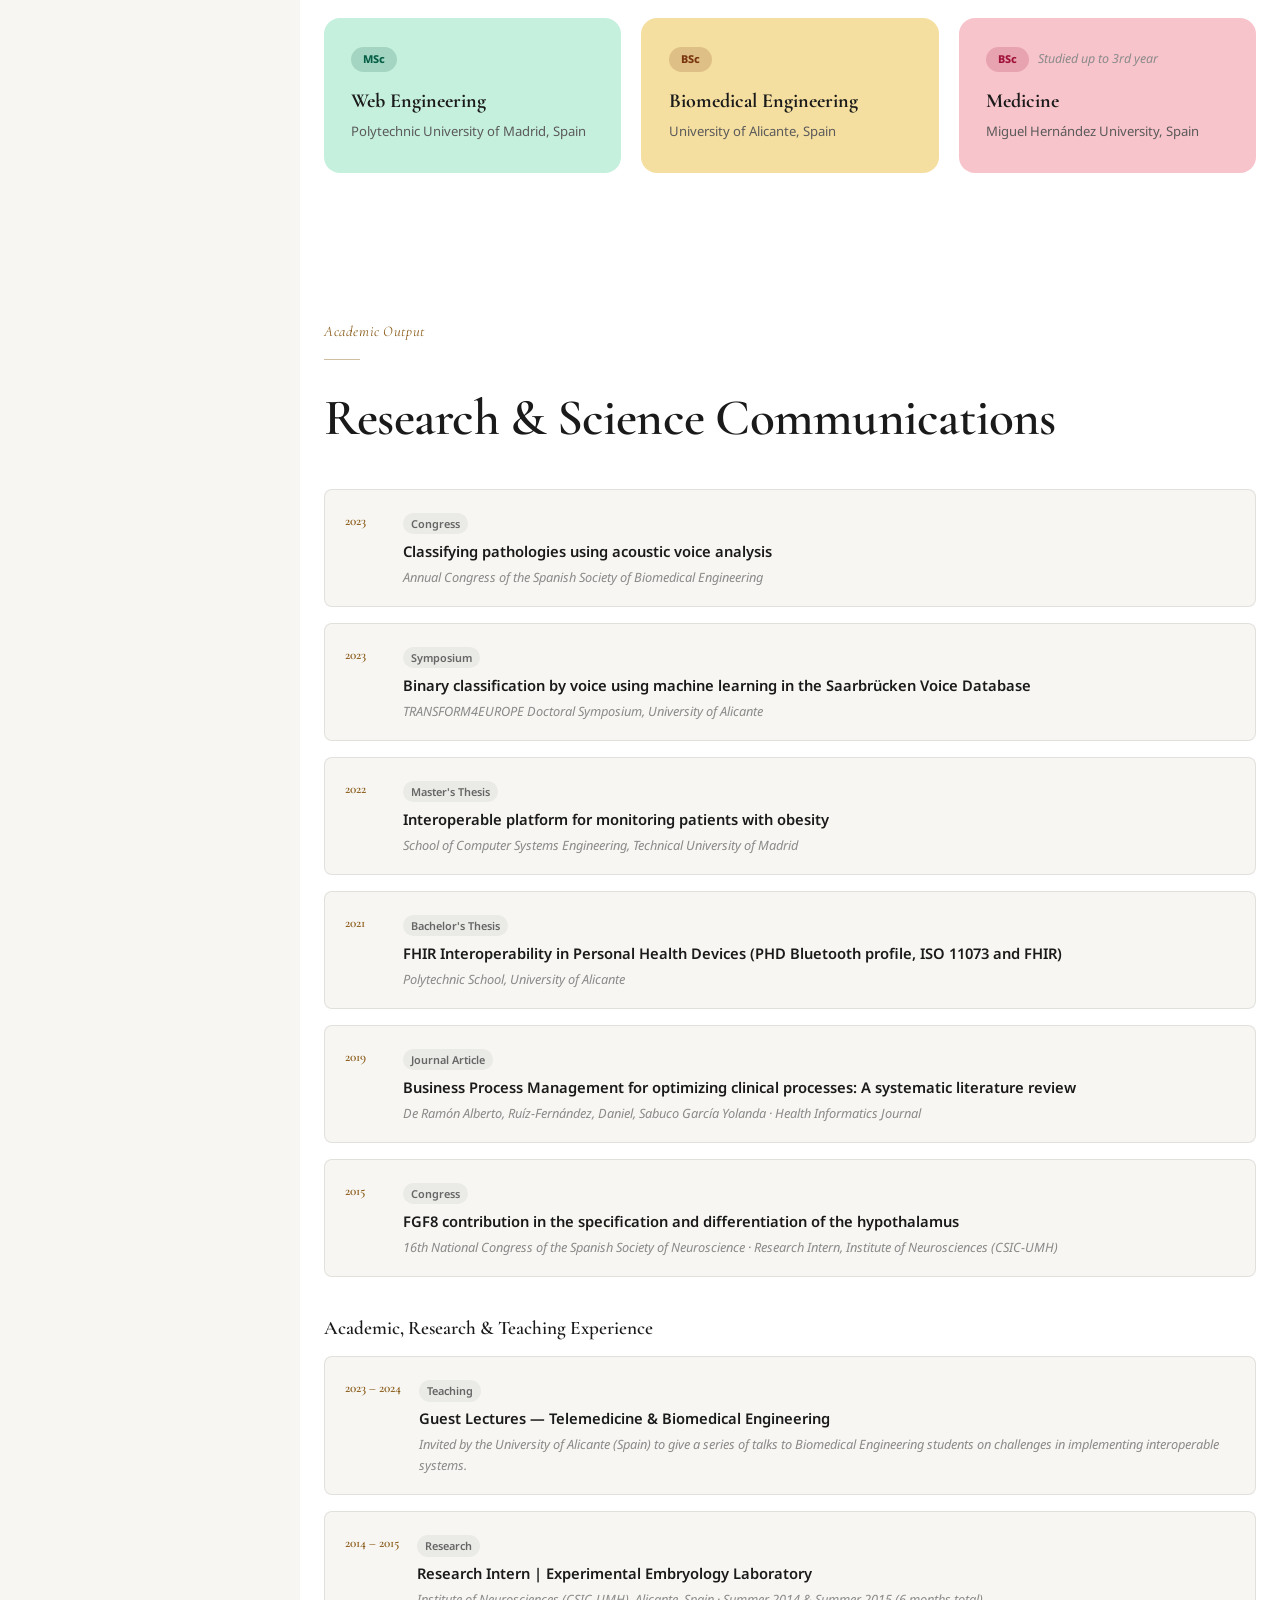
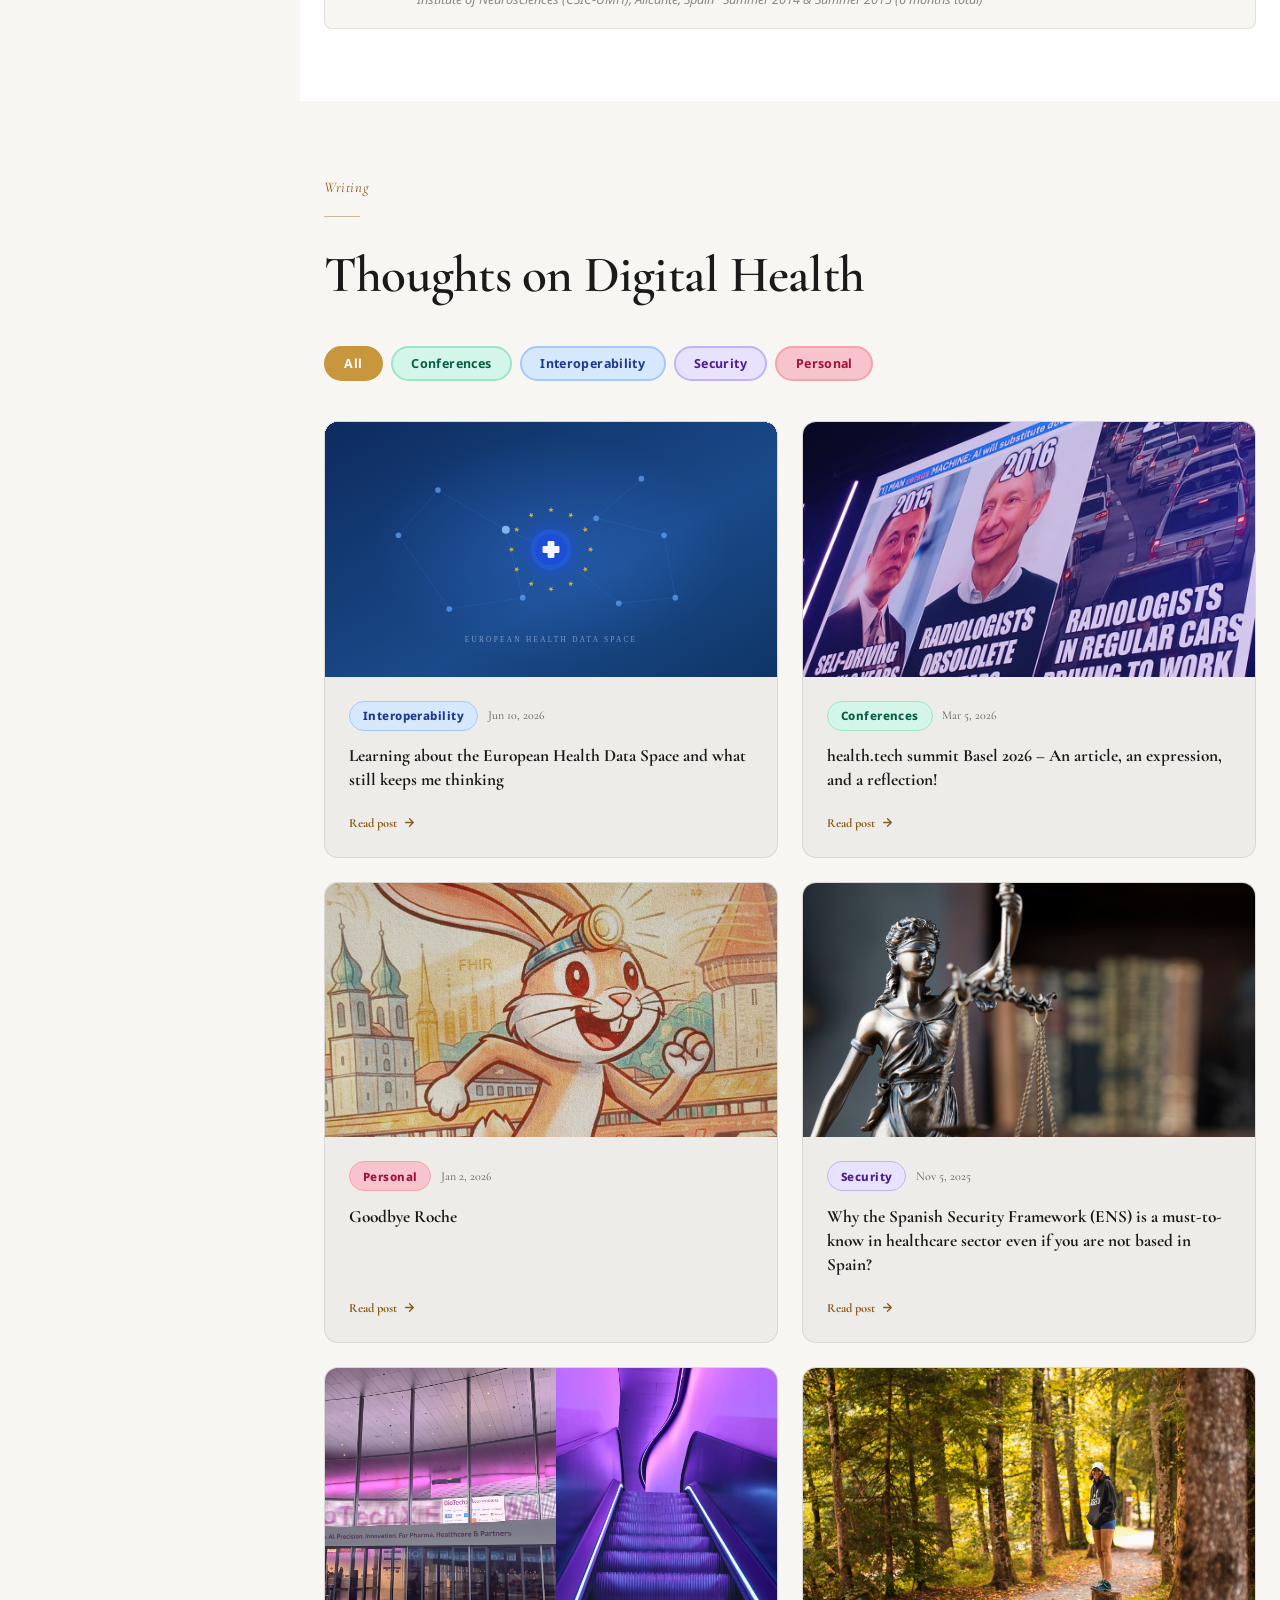
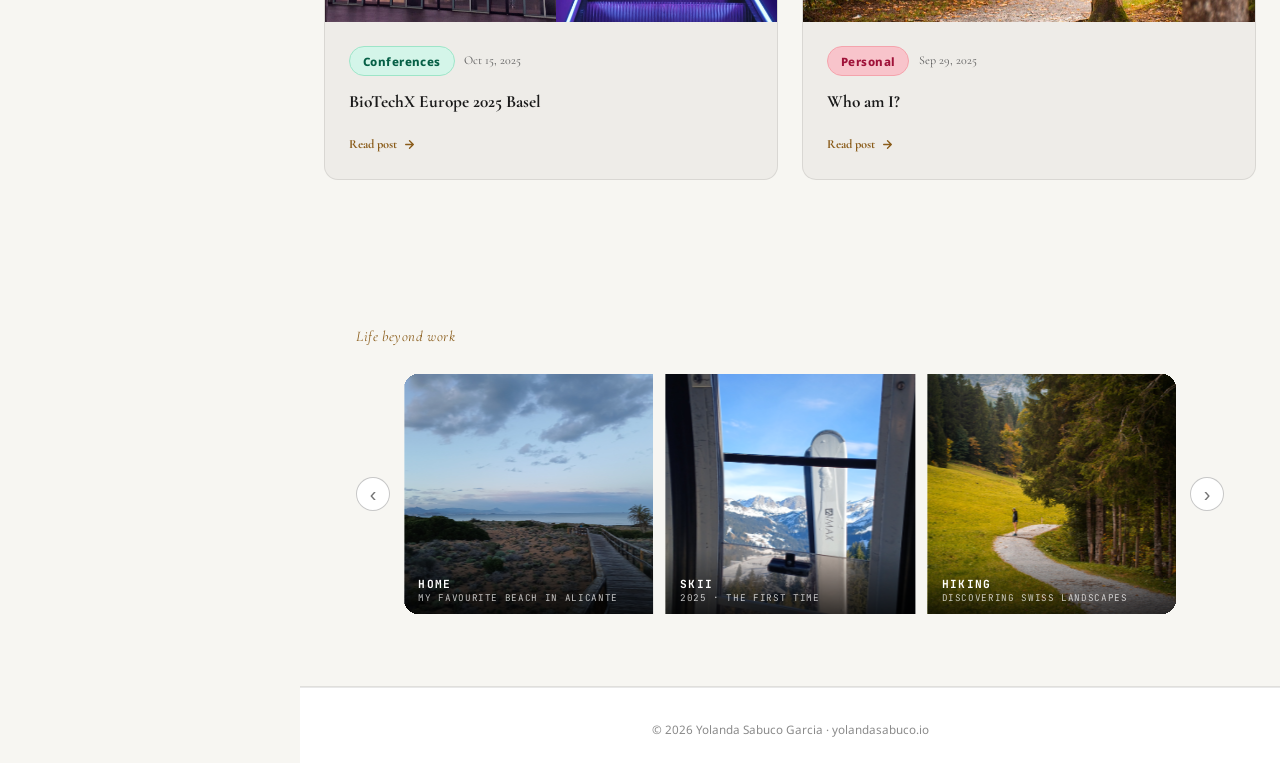
==== commit 9ec5ebeb: "post ehds - modified" ====
--- a/index.html
+++ b/index.html
@@ -591,13 +591,28 @@
     <div class="filter-row r d3" role="group" aria-label="Filter posts by category">
       <button class="filter-btn active" data-filter="all">All</button>
       <button class="filter-btn" data-filter="conferences">Conferences</button>
+      <button class="filter-btn" data-filter="interoperability">Interoperability</button>
       <button class="filter-btn" data-filter="security">Security</button>
       <button class="filter-btn" data-filter="personal">Personal</button>
     </div>
 
     <div class="blog-grid">
 
-      <a class="blog-card r" data-category="conferences" href="blog/health-tech-summit-2026.html">
+      <a class="blog-card r" data-category="interoperability" href="blog/entrada-blog-ehds.html">
+        <div class="blog-img-wrap">
+          <img class="blog-img" src="images/blog/ehds-cover.svg" alt="European Health Data Space" loading="lazy">
+        </div>
+        <div class="blog-body">
+          <div class="blog-meta">
+            <span class="cat-pill cat-interoperability">Interoperability</span>
+            <span class="blog-date">Jun 10, 2026</span>
+          </div>
+          <div class="blog-title">Learning about the European Health Data Space and what still keeps me thinking</div>
+          <span class="blog-read">Read post <svg viewBox="0 0 24 24" fill="none" stroke="currentColor" stroke-width="2.5" stroke-linecap="round" stroke-linejoin="round" aria-hidden="true"><path d="M5 12h14M12 5l7 7-7 7"/></svg></span>
+        </div>
+      </a>
+
+      <a class="blog-card r d2" data-category="conferences" href="blog/health-tech-summit-2026.html">
         <div class="blog-img-wrap">
           <img class="blog-img" src="images/blog/WhatsApp-Image-2026-03-04-at-17.52.22.jpeg" alt="health.tech summit Basel 2026" loading="lazy">
         </div>
--- a/css/style.css
+++ b/css/style.css
@@ -1500,20 +1500,23 @@
   cursor: pointer; transition: all 180ms ease;
 }
 /* Default (inactive) */
-.filter-btn[data-filter="all"]         { background: #f5dfa0; color: #78350f; border-color: #e8c96a; }
-.filter-btn[data-filter="conferences"] { background: #d4f5e9; color: #065f46; border-color: #9de5c8; }
-.filter-btn[data-filter="security"]    { background: #e8e2fd; color: #4c1d95; border-color: #c4b2f8; }
-.filter-btn[data-filter="personal"]    { background: #f8c4cb; color: #9f1239; border-color: #f4a3ac; }
+.filter-btn[data-filter="all"]               { background: #f5dfa0; color: #78350f; border-color: #e8c96a; }
+.filter-btn[data-filter="conferences"]       { background: #d4f5e9; color: #065f46; border-color: #9de5c8; }
+.filter-btn[data-filter="interoperability"]  { background: #d6e8fd; color: #1e3a8a; border-color: #a4c8f8; }
+.filter-btn[data-filter="security"]          { background: #e8e2fd; color: #4c1d95; border-color: #c4b2f8; }
+.filter-btn[data-filter="personal"]          { background: #f8c4cb; color: #9f1239; border-color: #f4a3ac; }
 /* Active: darker fill, white text */
-.filter-btn[data-filter="all"].active         { background: #c8963c; color: #fff; border-color: #c8963c; }
-.filter-btn[data-filter="conferences"].active { background: #10b981; color: #fff; border-color: #10b981; }
-.filter-btn[data-filter="security"].active    { background: #8b5cf6; color: #fff; border-color: #8b5cf6; }
-.filter-btn[data-filter="personal"].active    { background: #f43f5e; color: #fff; border-color: #f43f5e; }
+.filter-btn[data-filter="all"].active               { background: #c8963c; color: #fff; border-color: #c8963c; }
+.filter-btn[data-filter="conferences"].active       { background: #10b981; color: #fff; border-color: #10b981; }
+.filter-btn[data-filter="interoperability"].active  { background: #2563eb; color: #fff; border-color: #2563eb; }
+.filter-btn[data-filter="security"].active          { background: #8b5cf6; color: #fff; border-color: #8b5cf6; }
+.filter-btn[data-filter="personal"].active          { background: #f43f5e; color: #fff; border-color: #f43f5e; }
 /* Hover */
-.filter-btn[data-filter="all"]:hover         { background: #f0cb6a; }
-.filter-btn[data-filter="conferences"]:hover { background: #b8eeda; }
-.filter-btn[data-filter="security"]:hover    { background: #d8d0fc; }
-.filter-btn[data-filter="personal"]:hover    { background: #f5aab5; }
+.filter-btn[data-filter="all"]:hover               { background: #f0cb6a; }
+.filter-btn[data-filter="conferences"]:hover       { background: #b8eeda; }
+.filter-btn[data-filter="interoperability"]:hover  { background: #bdd9fc; }
+.filter-btn[data-filter="security"]:hover          { background: #d8d0fc; }
+.filter-btn[data-filter="personal"]:hover          { background: #f5aab5; }
 .blog-grid { display: grid; grid-template-columns: repeat(auto-fill, minmax(300px, 1fr)); gap: 1.5rem; }
 .blog-card {
   background: var(--surface-2); border: 1px solid var(--border);
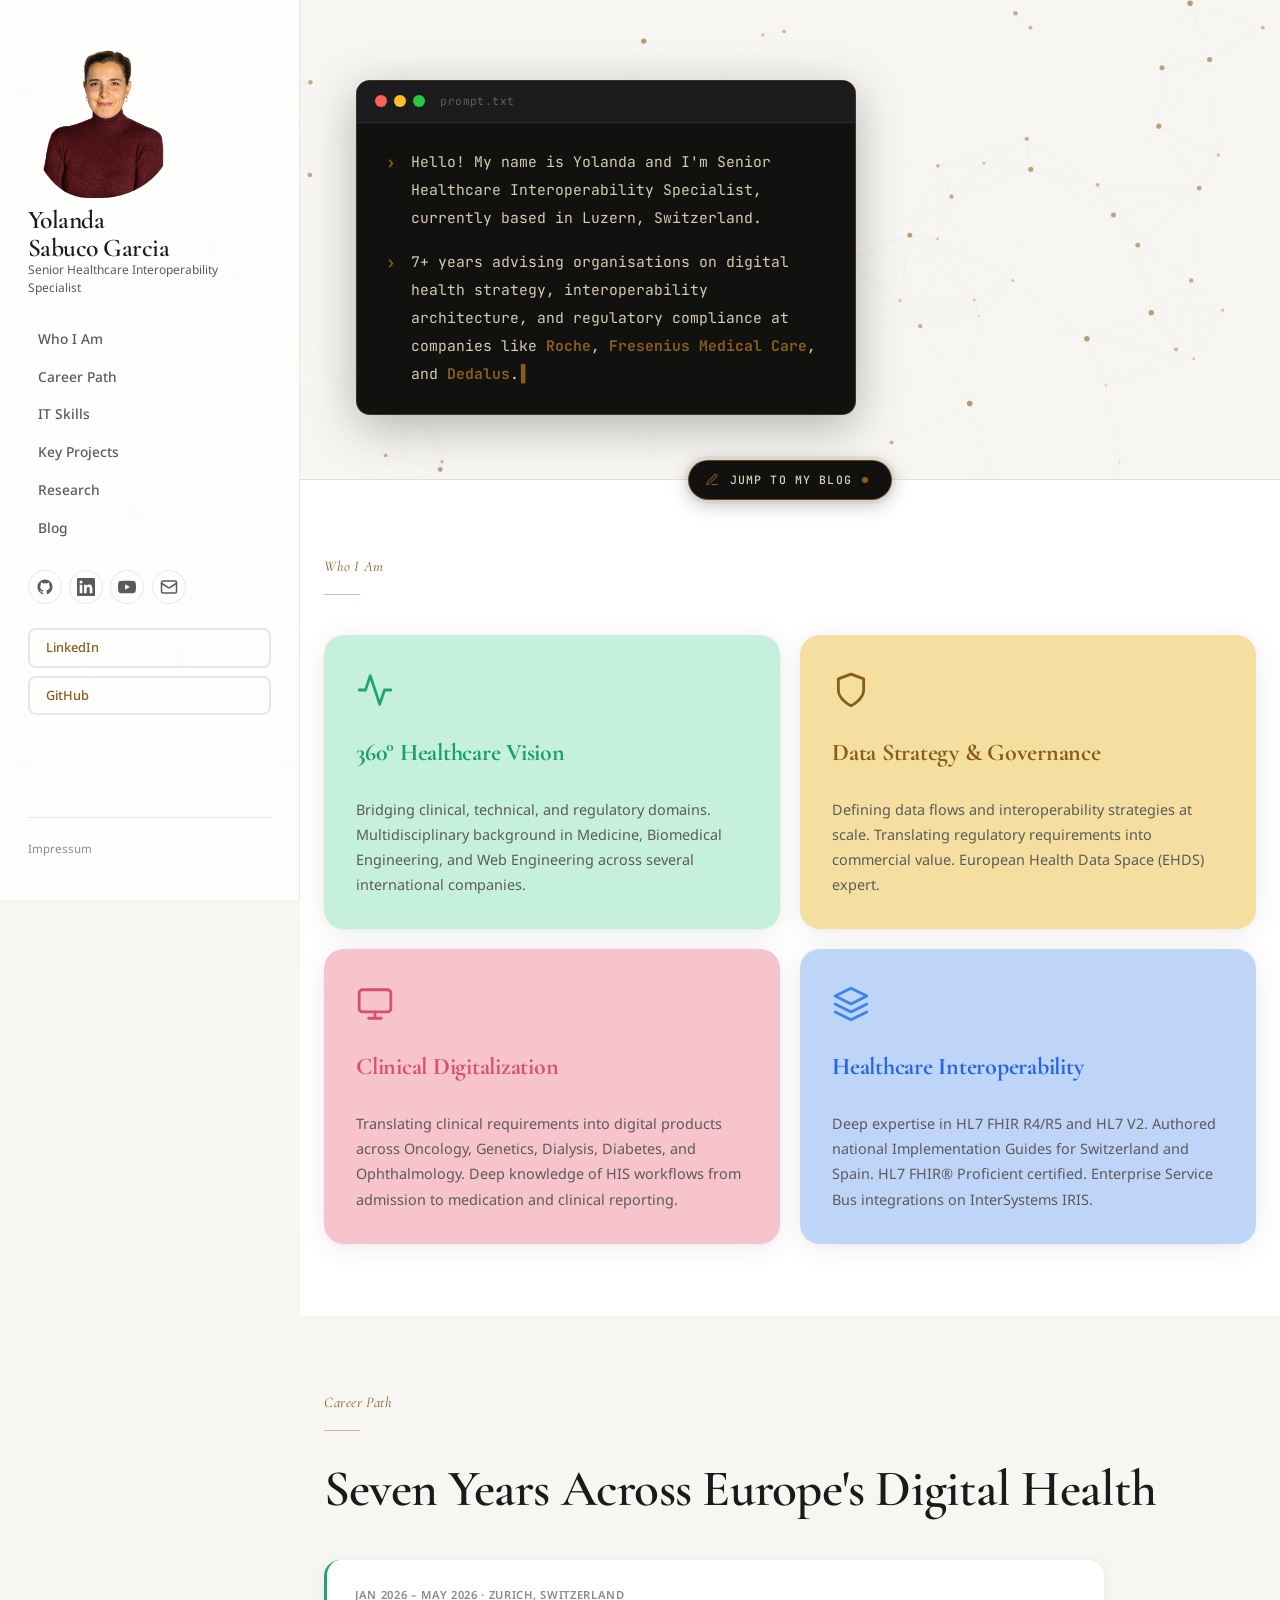
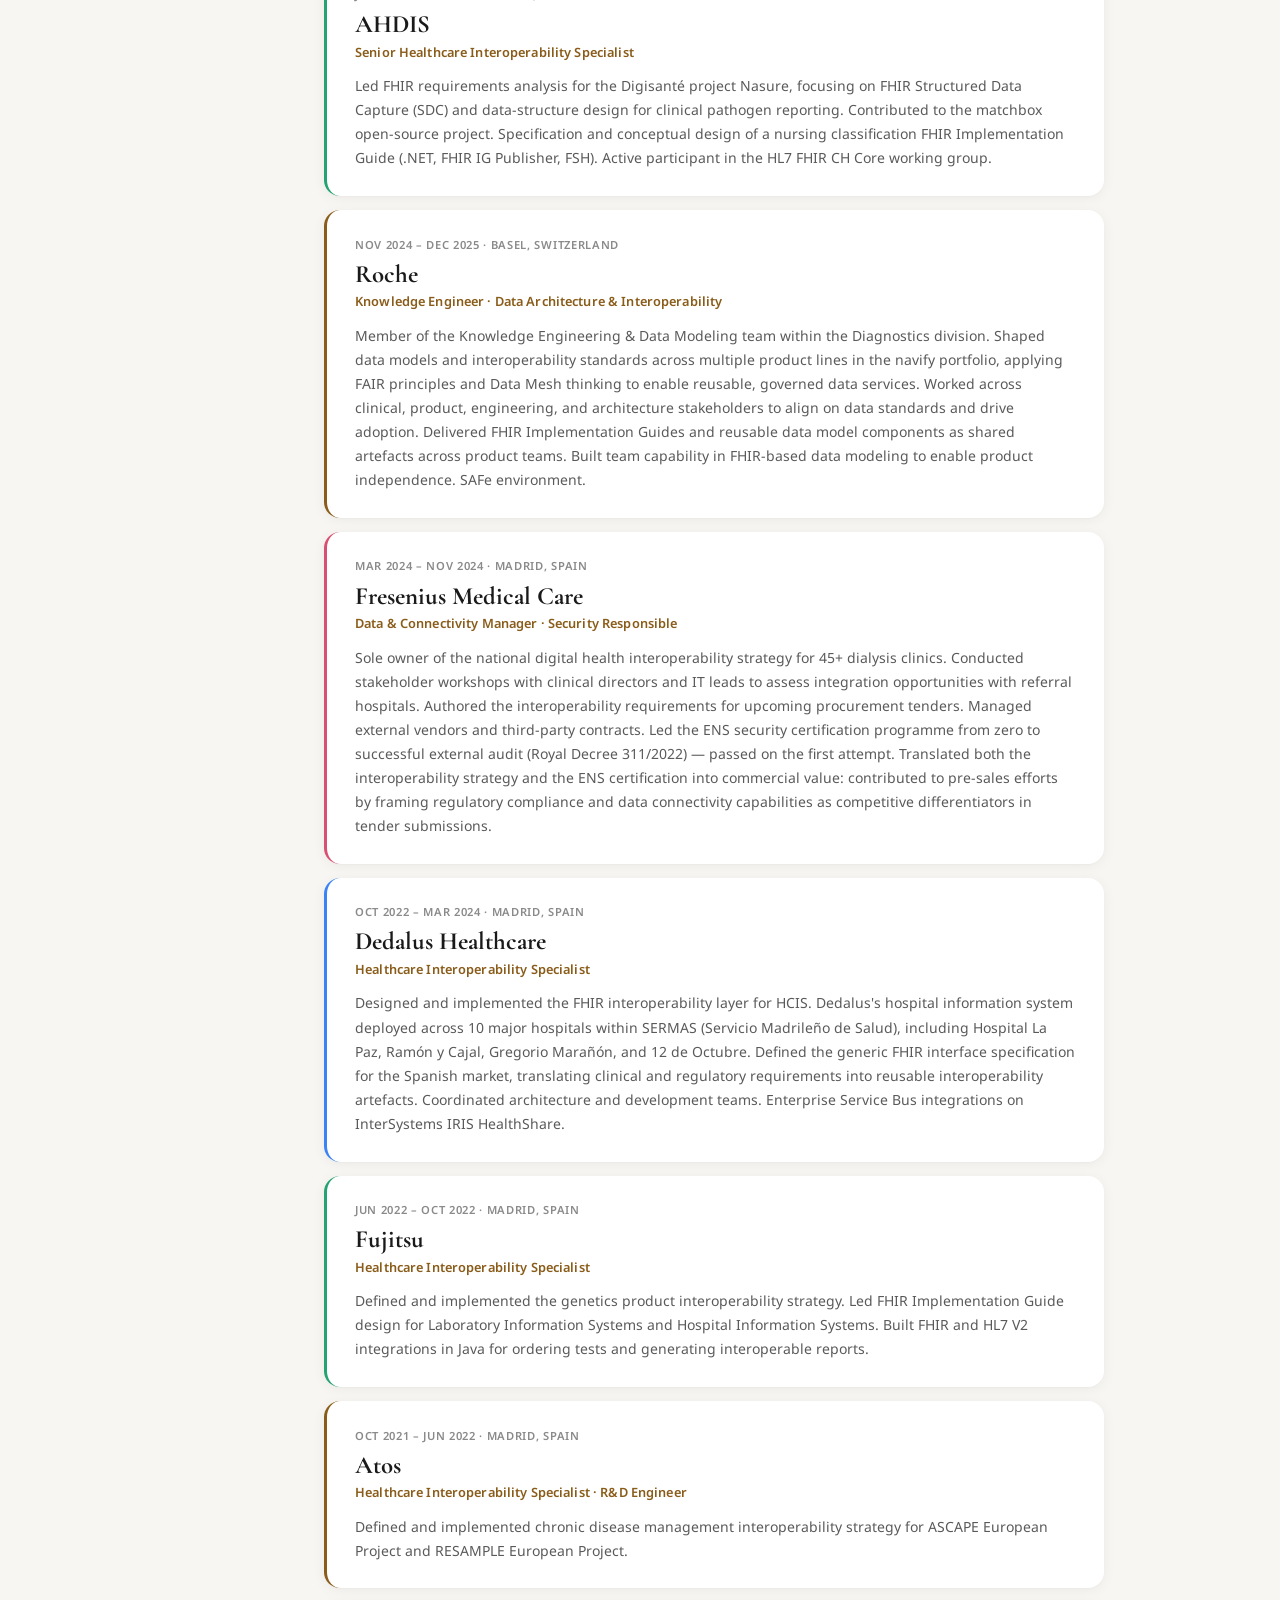
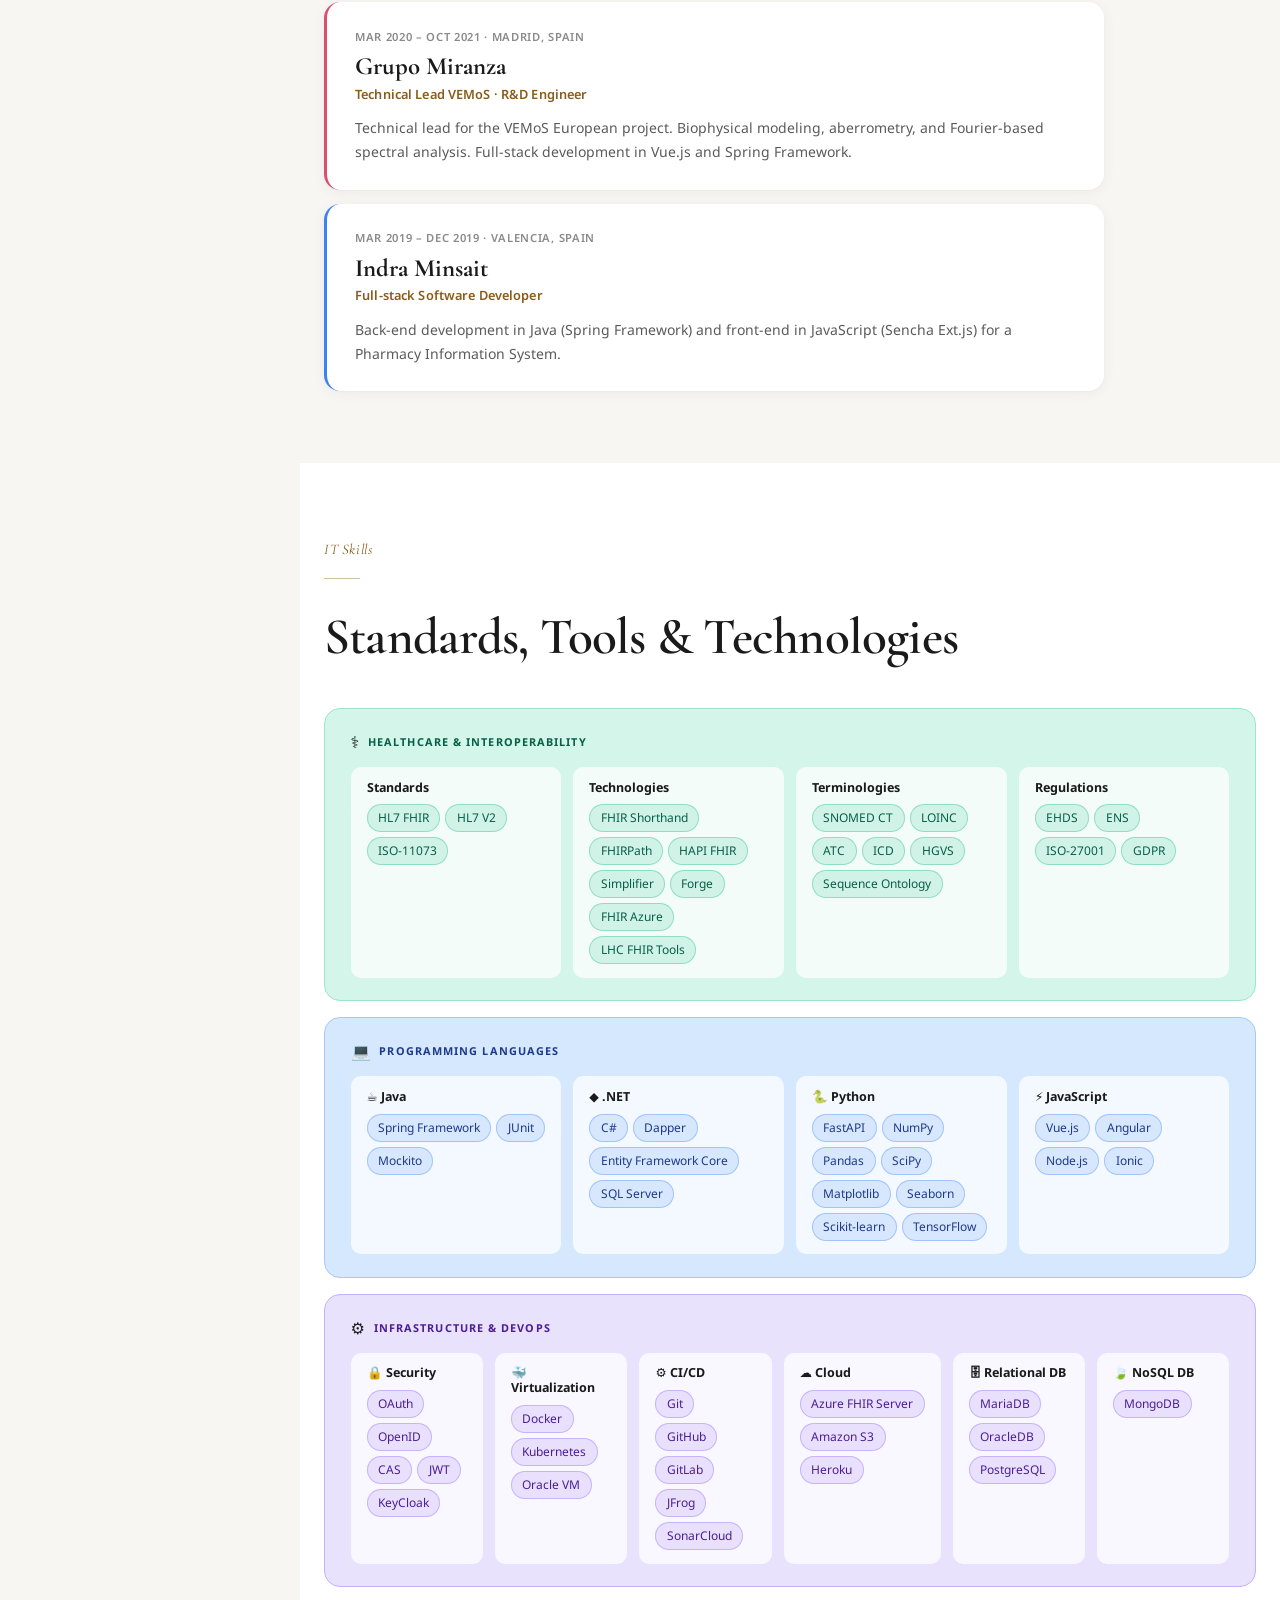
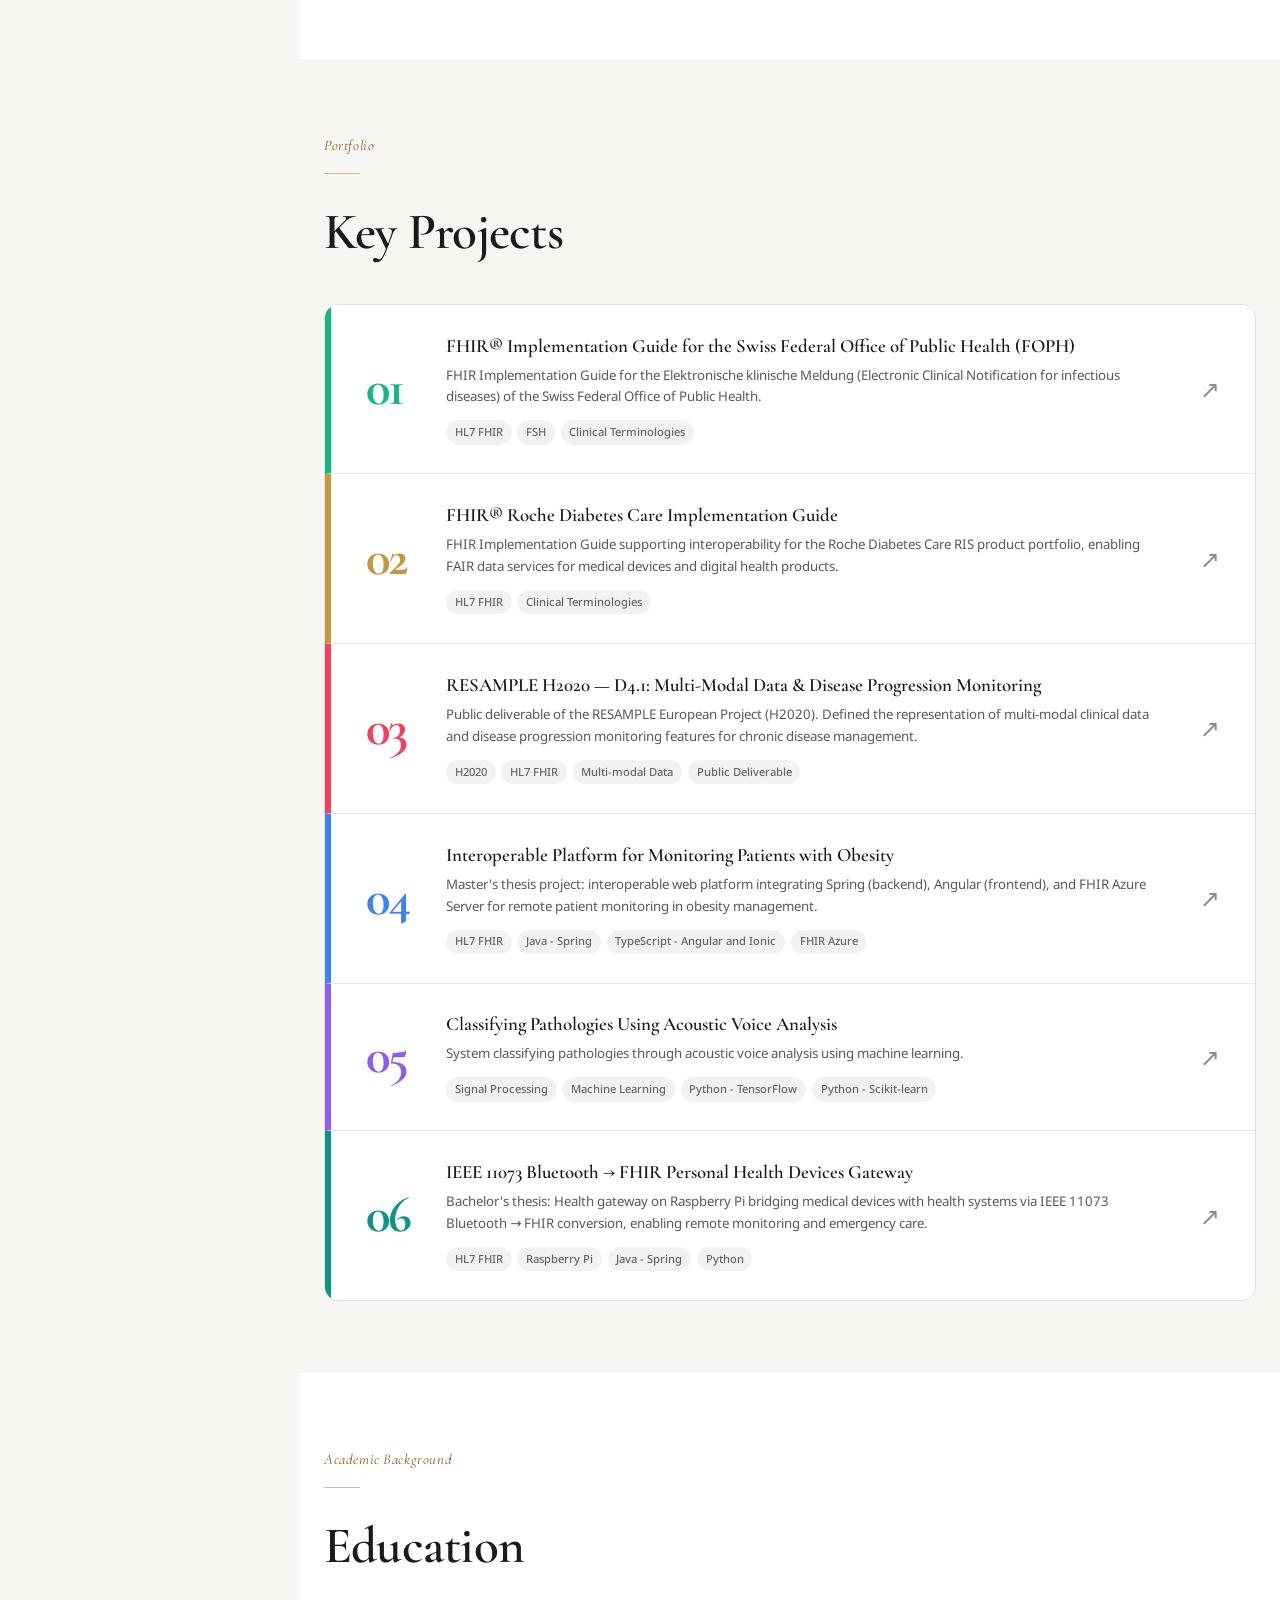
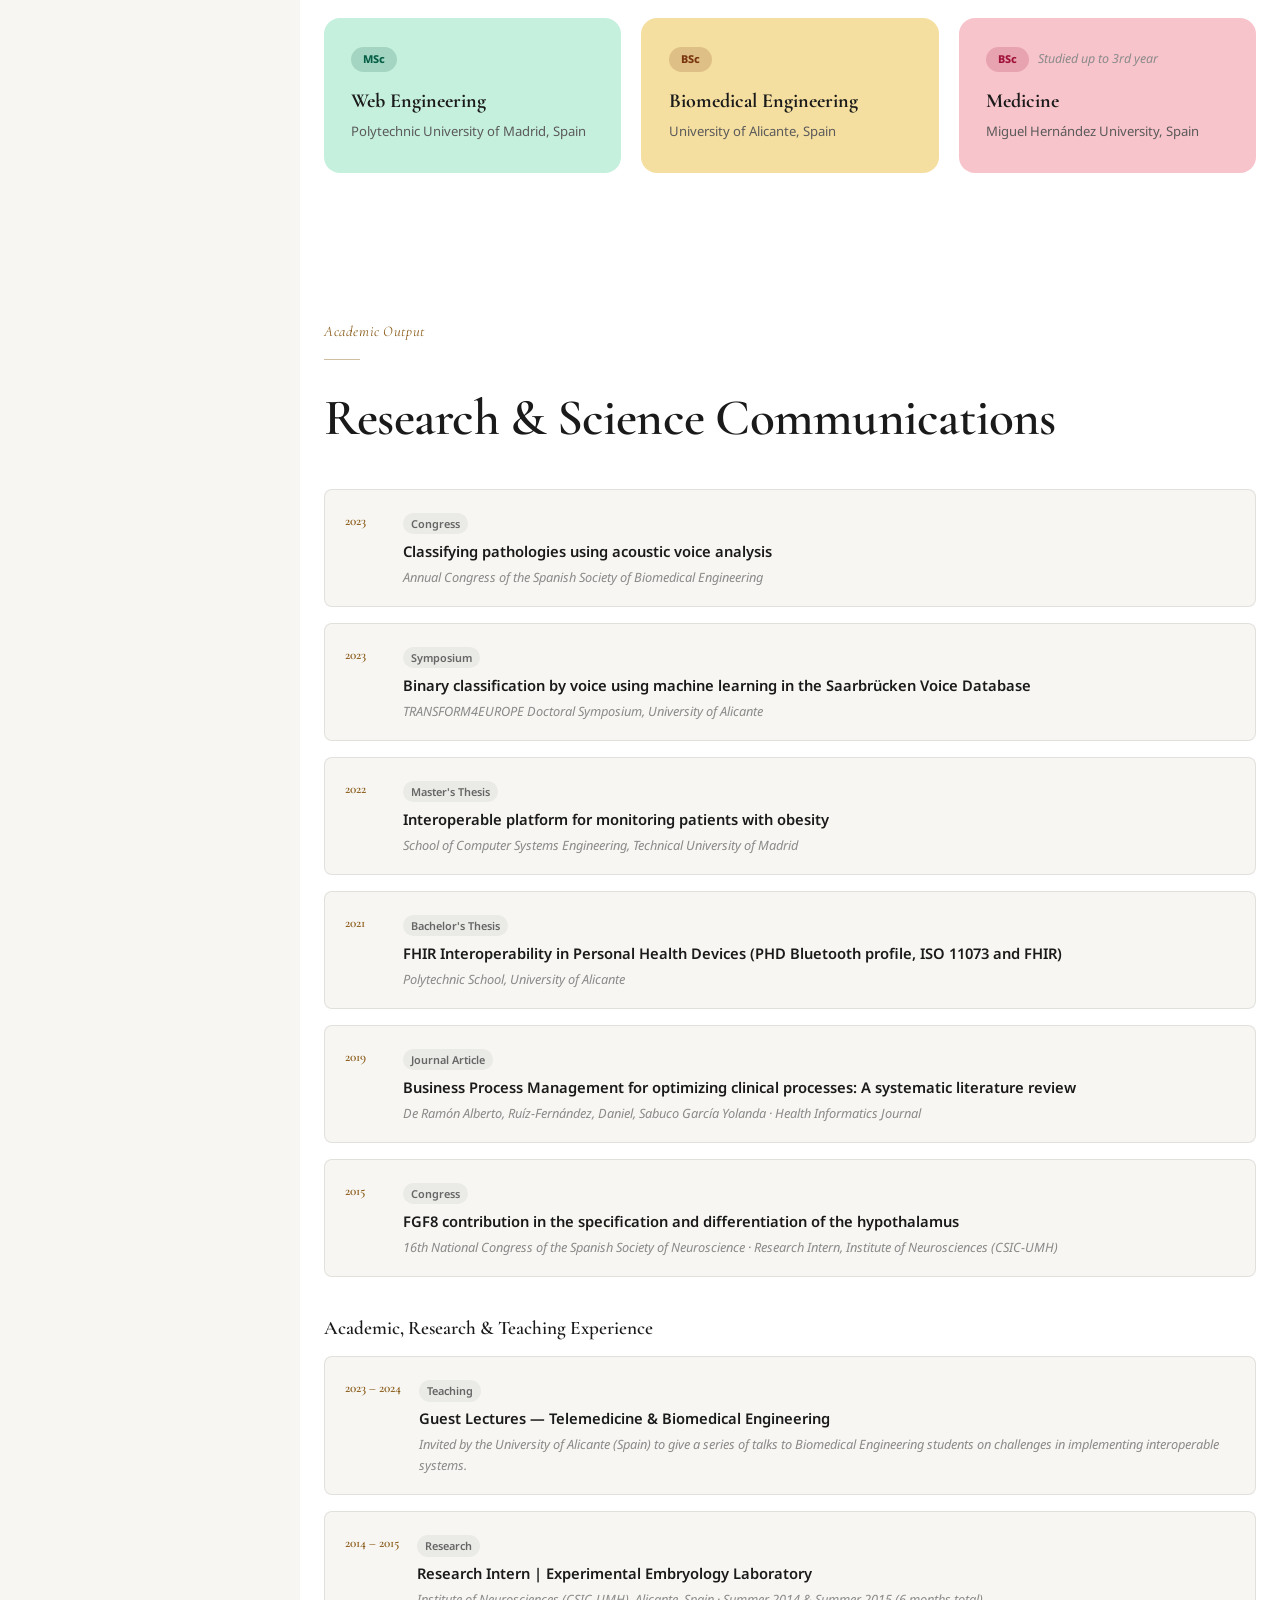
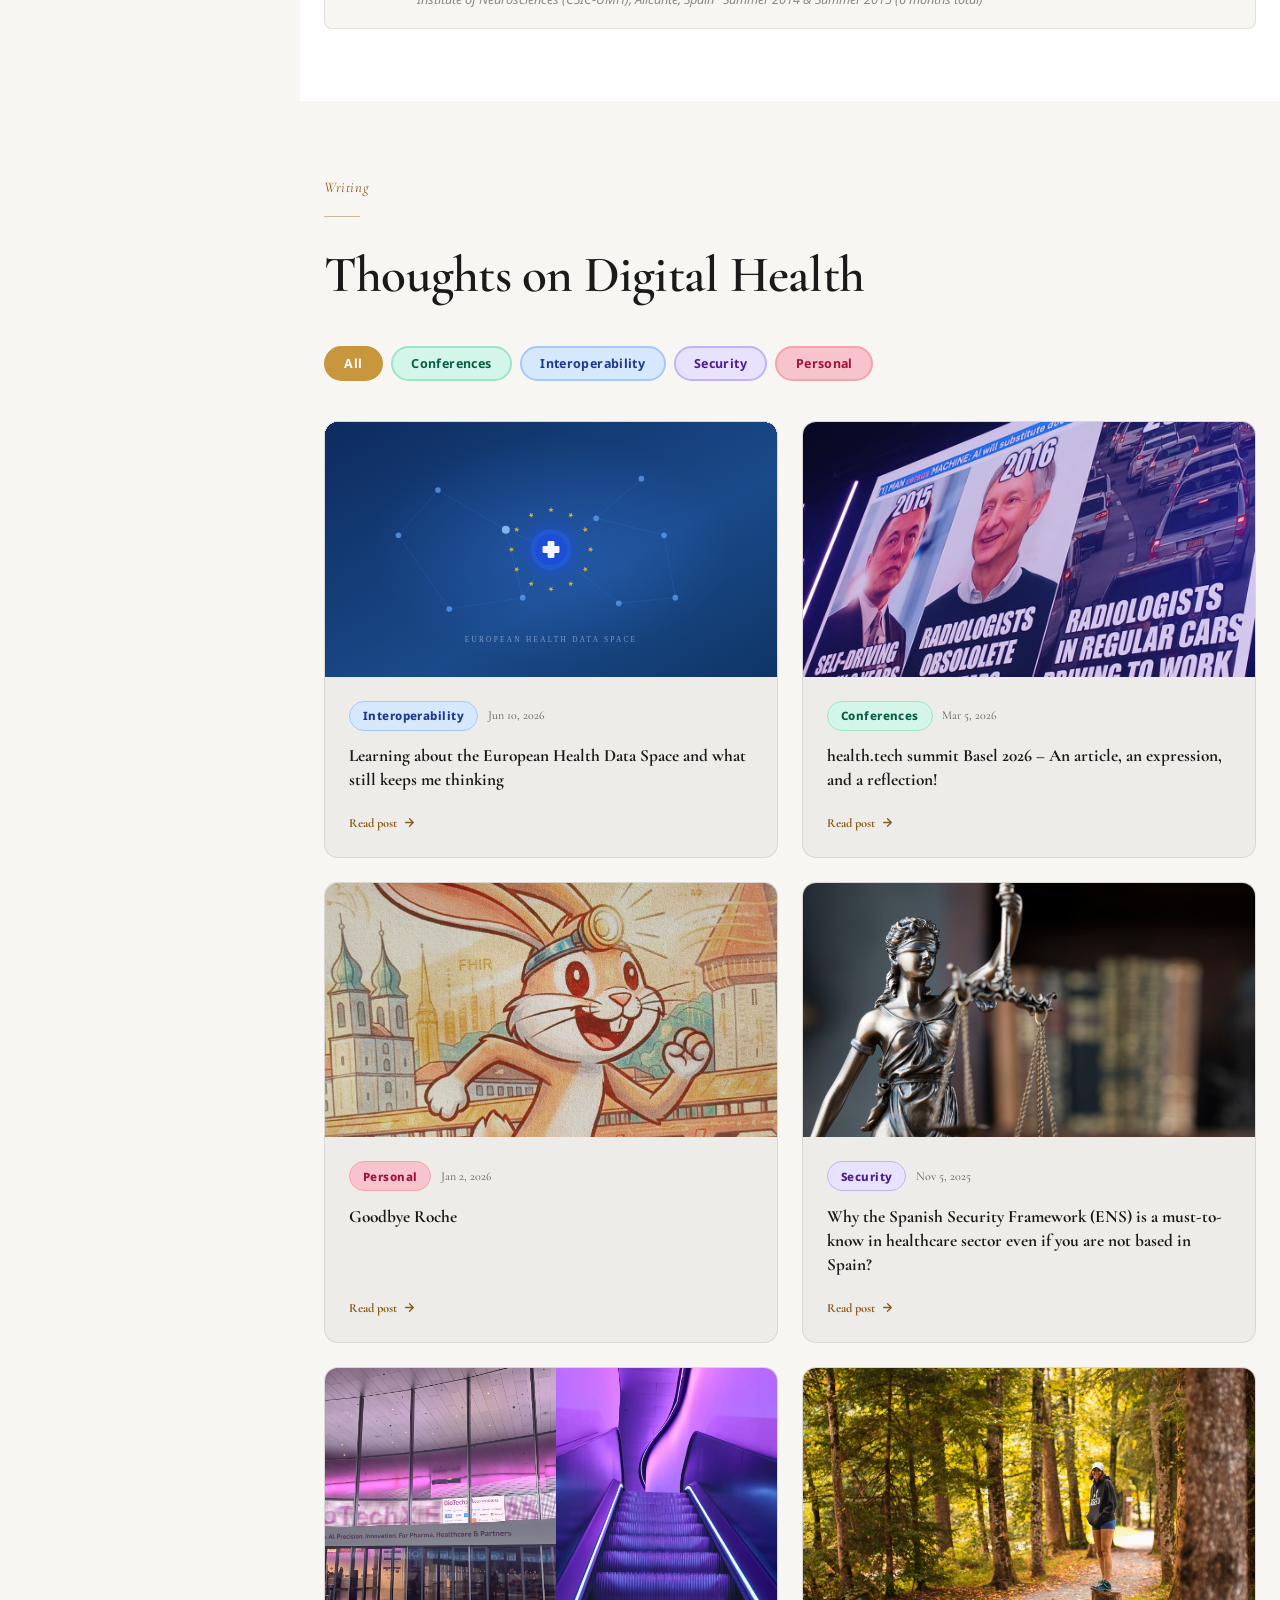
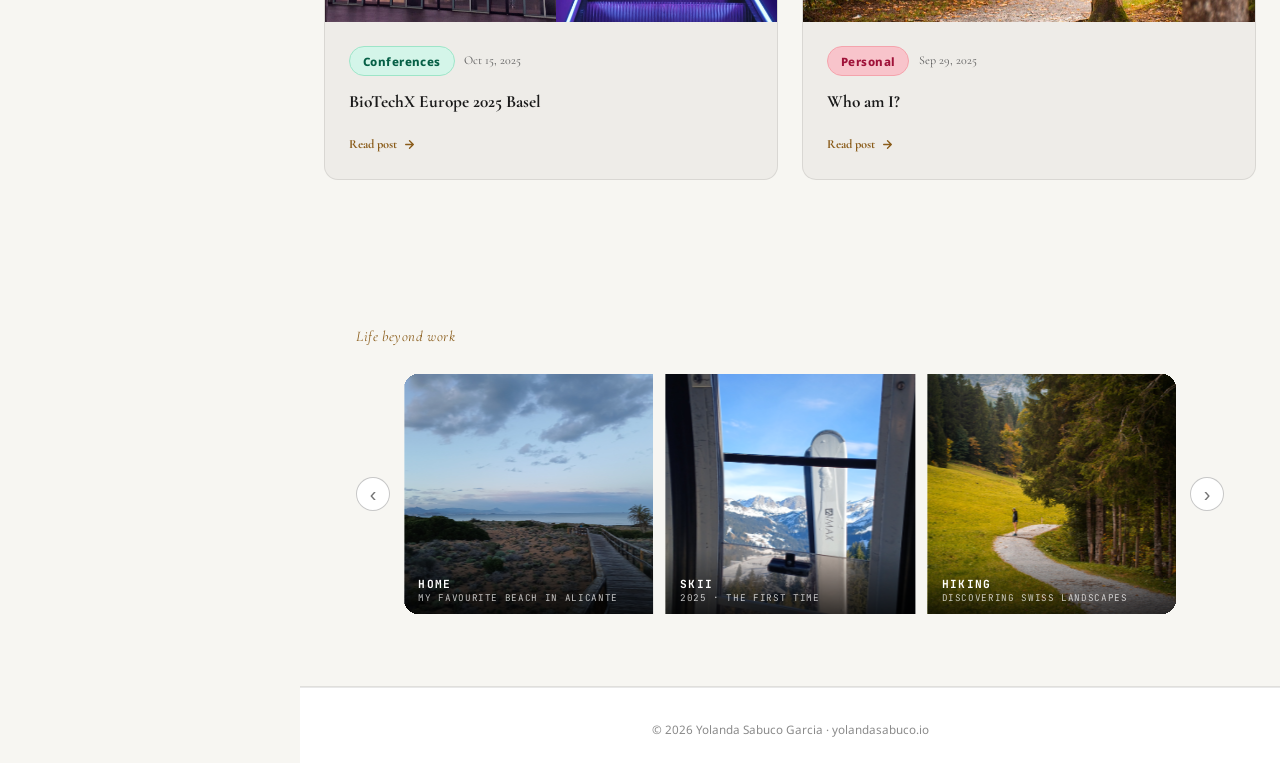
==== commit 6968cbd5: "post ehds - modified" ====
--- a/index.html
+++ b/index.html
@@ -598,7 +598,7 @@
 
     <div class="blog-grid">
 
-      <a class="blog-card r" data-category="interoperability" href="blog/entrada-blog-ehds.html">
+      <a class="blog-card r" data-category="interoperability" href="blog/ehds.html">
         <div class="blog-img-wrap">
           <img class="blog-img" src="images/blog/ehds-cover.svg" alt="European Health Data Space" loading="lazy">
         </div>
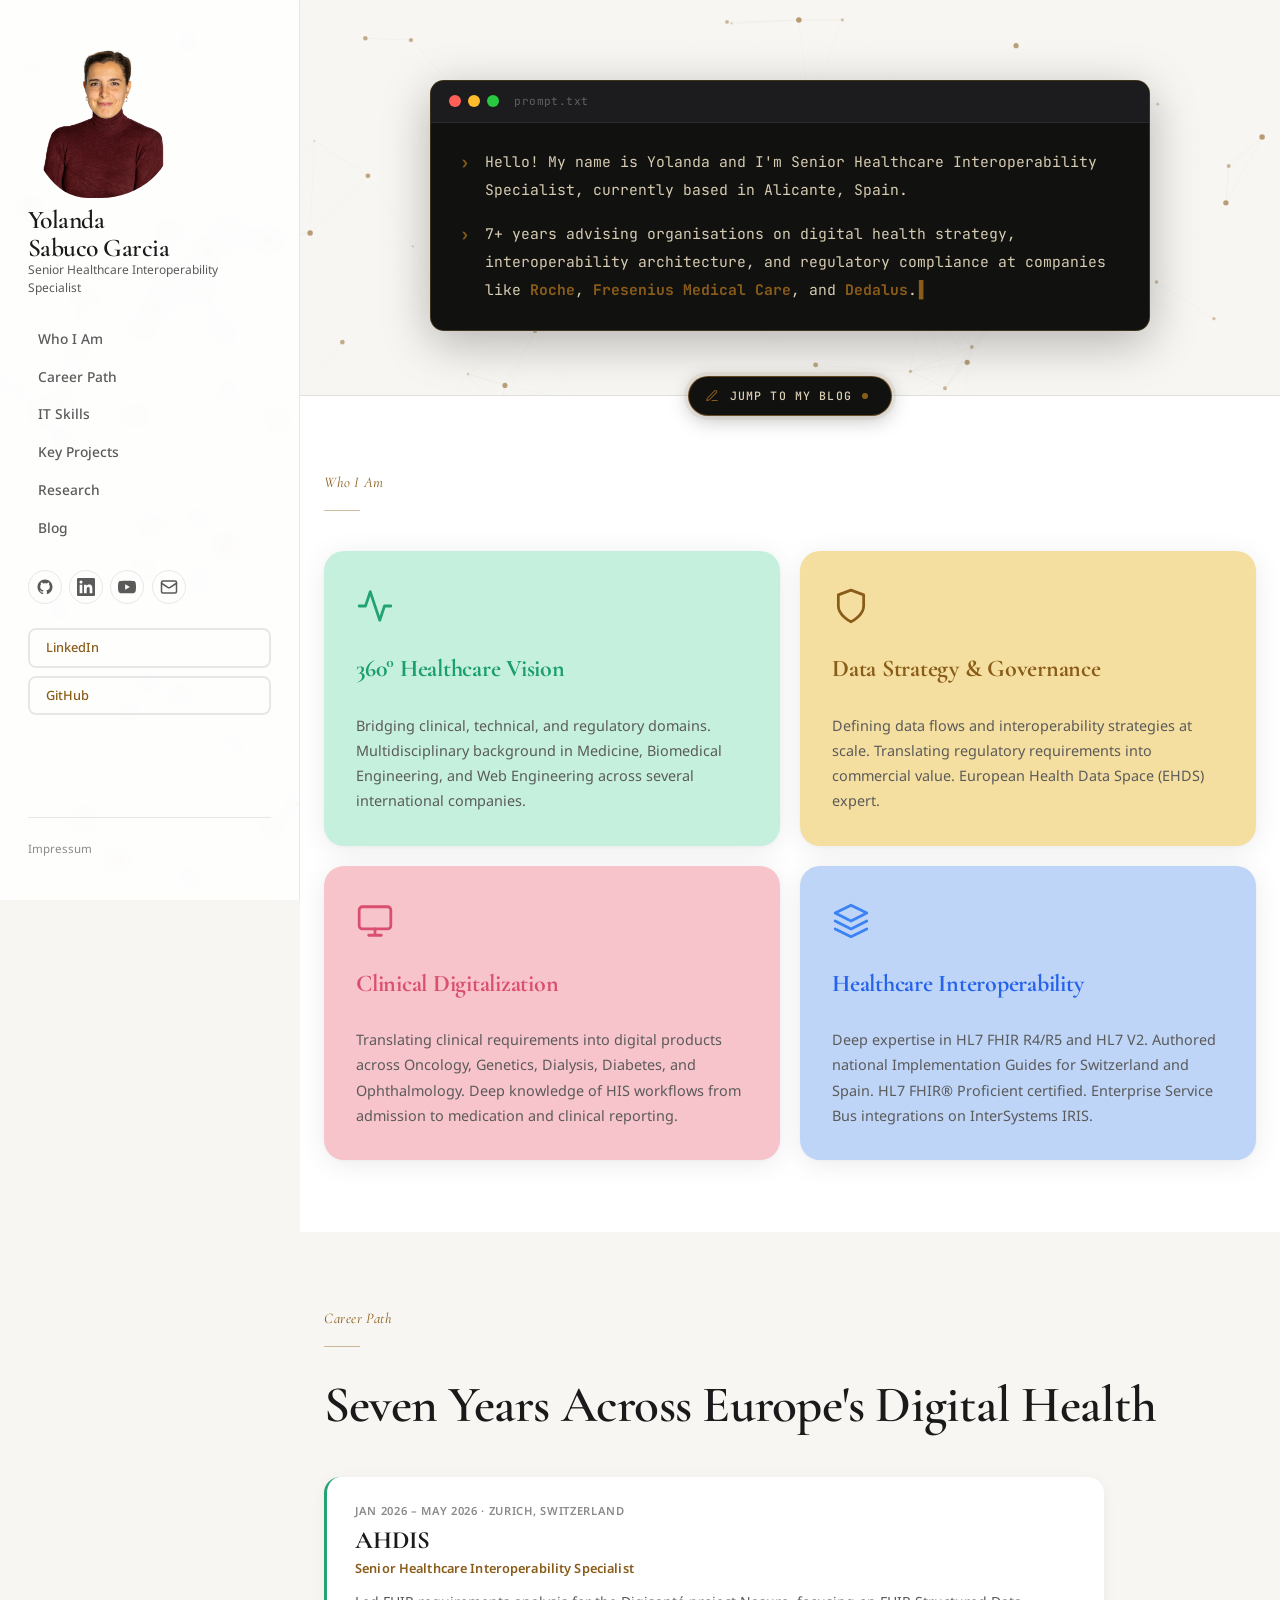
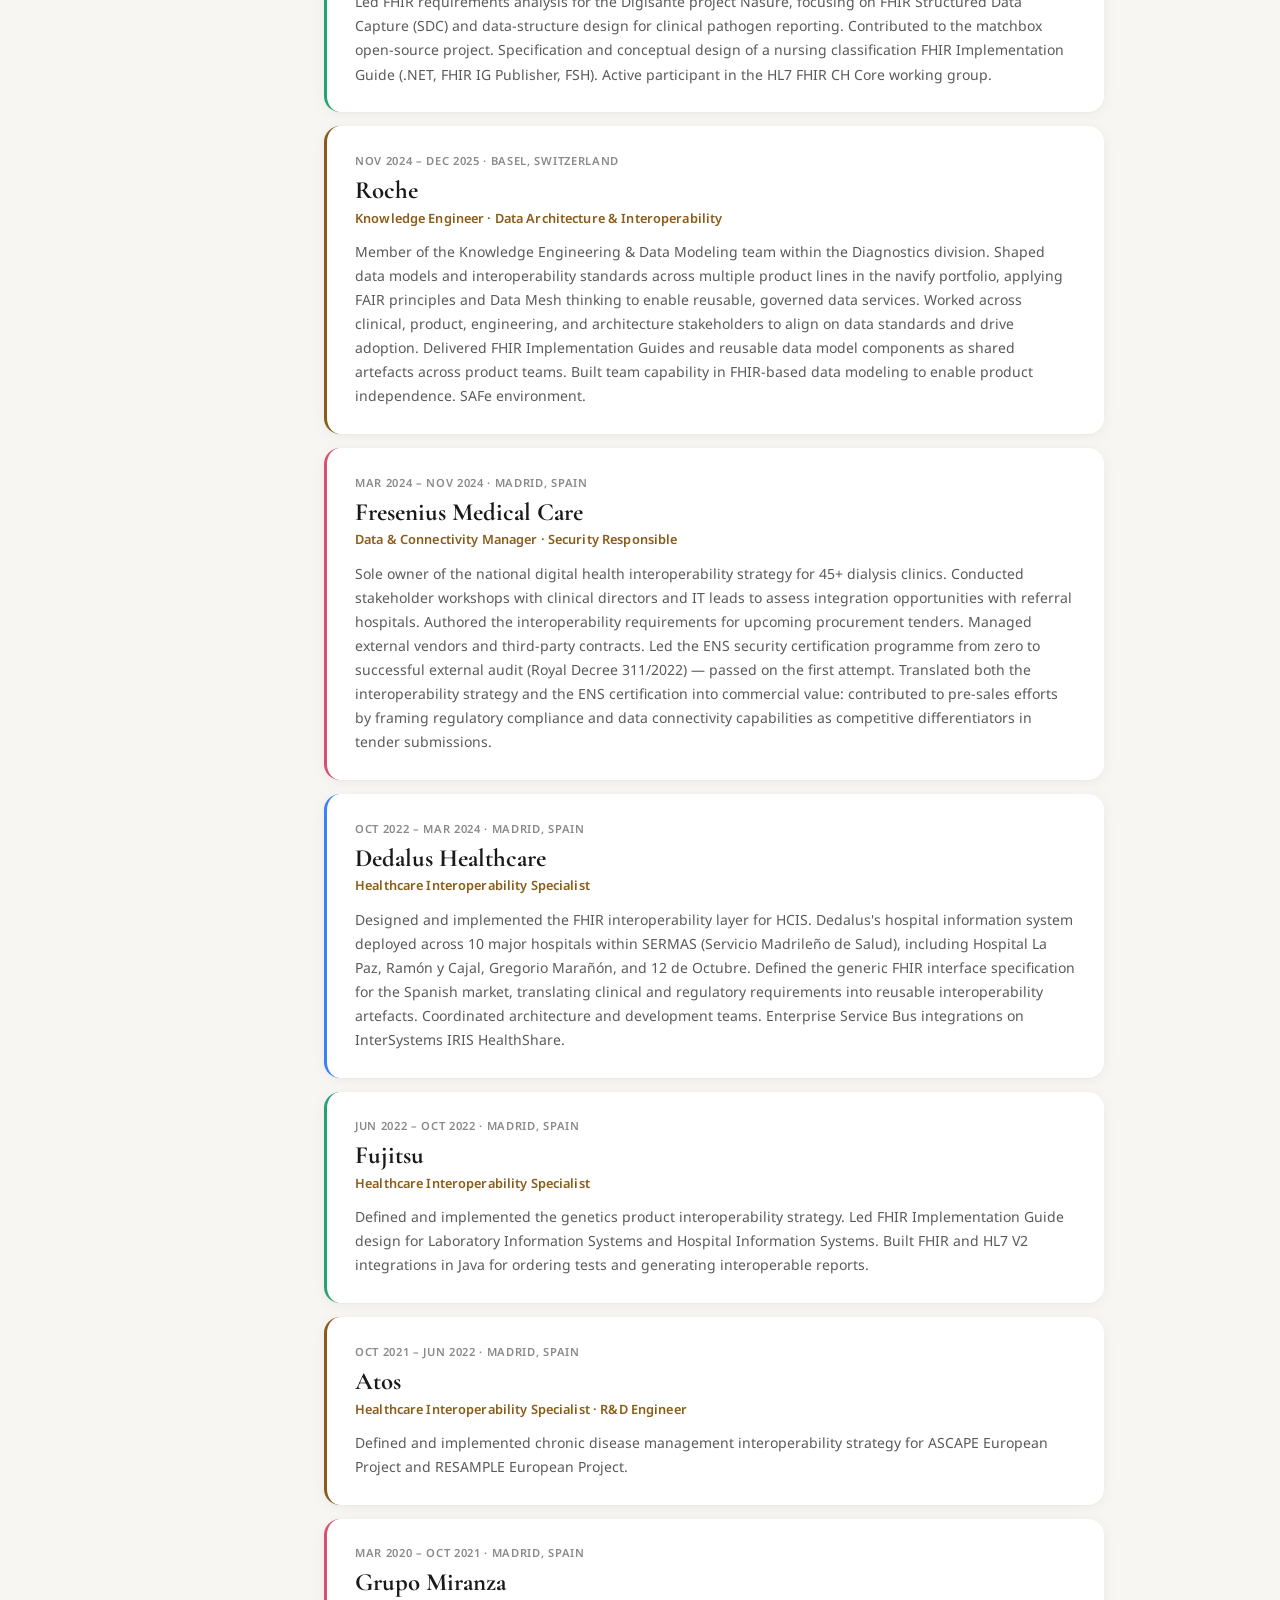
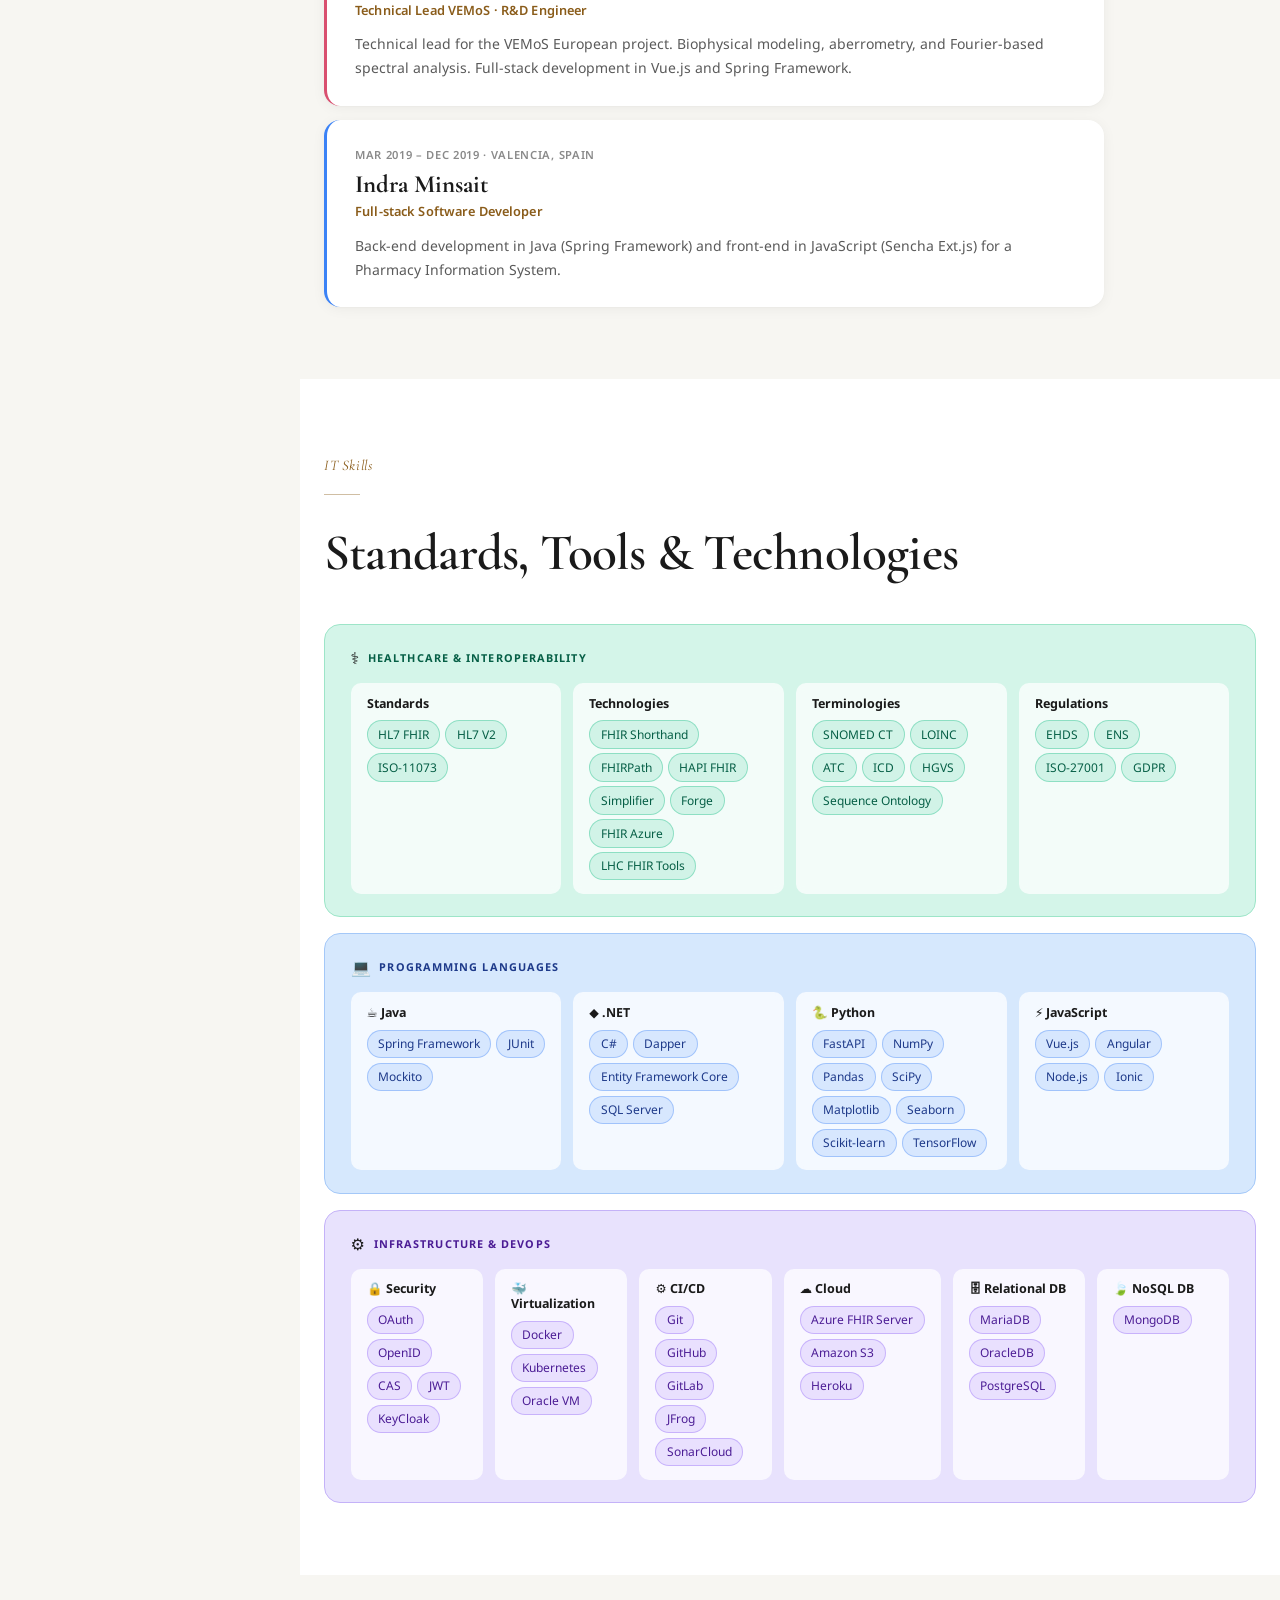
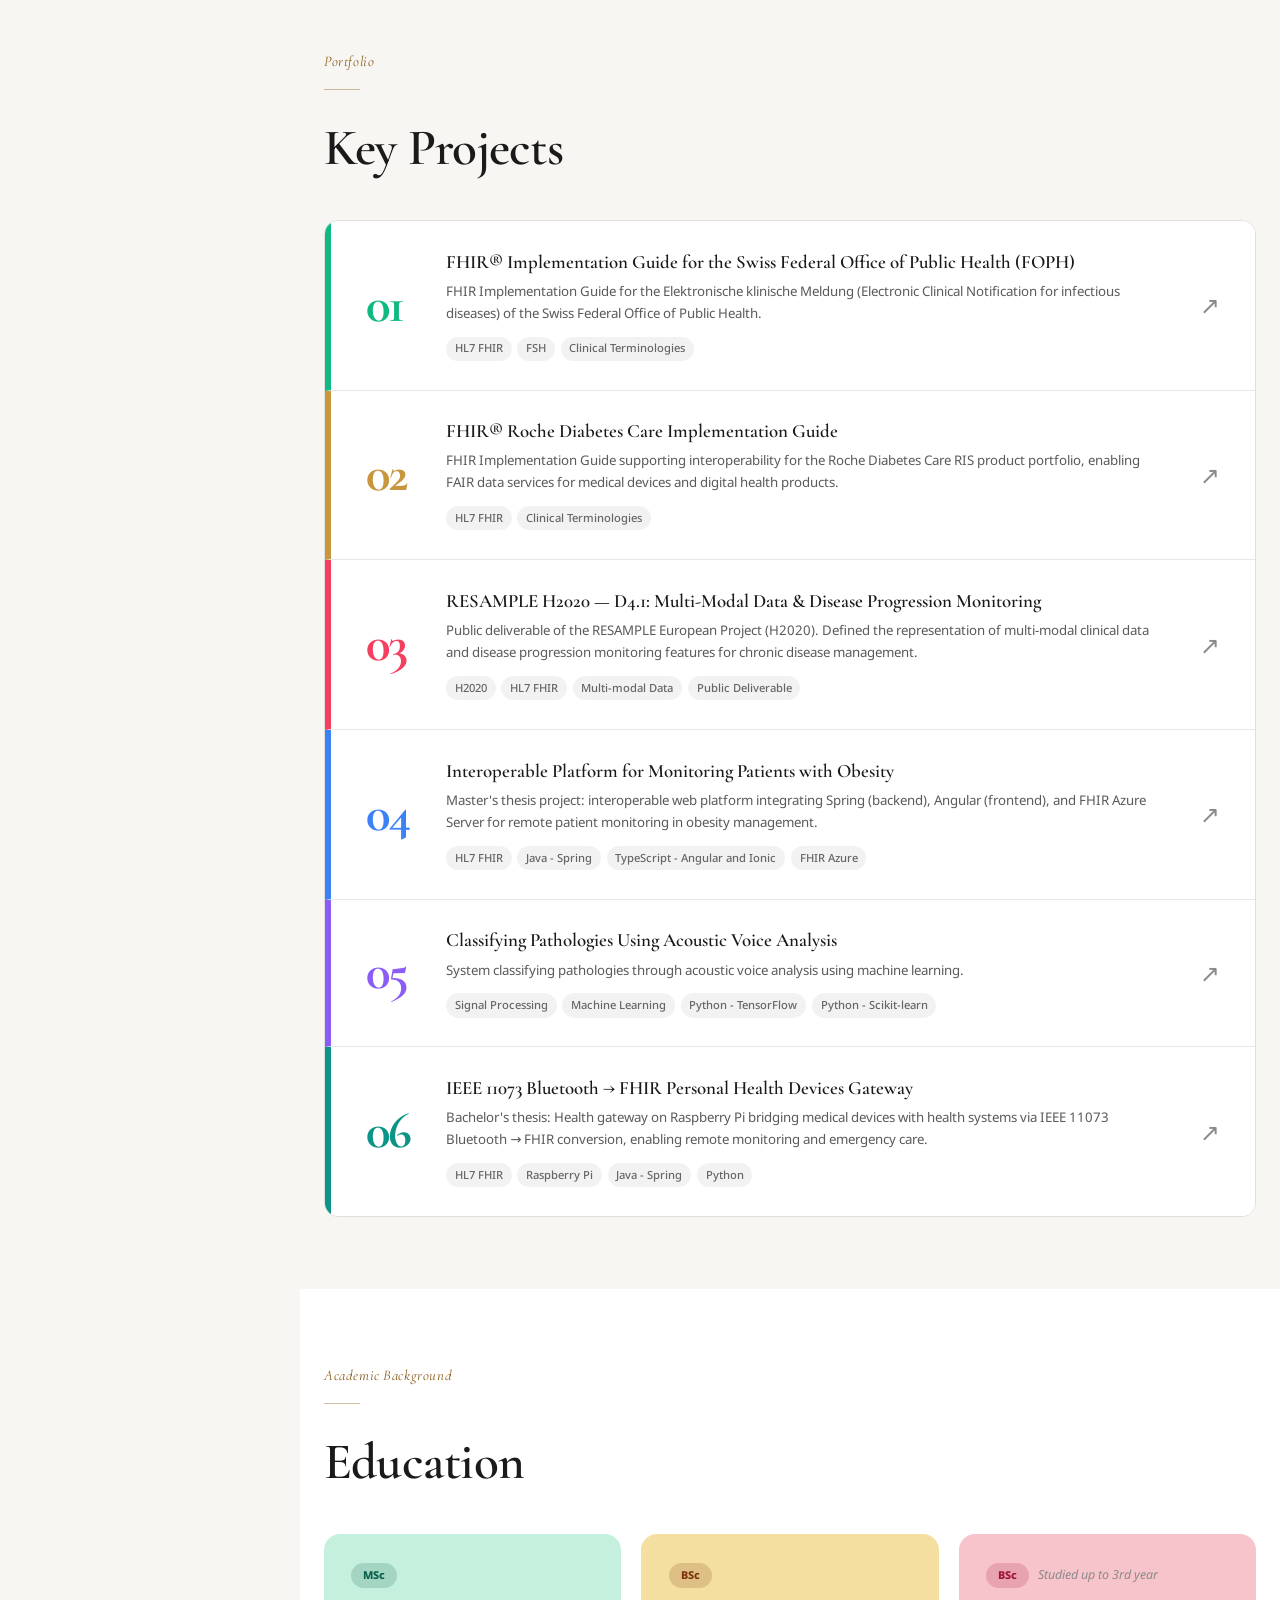
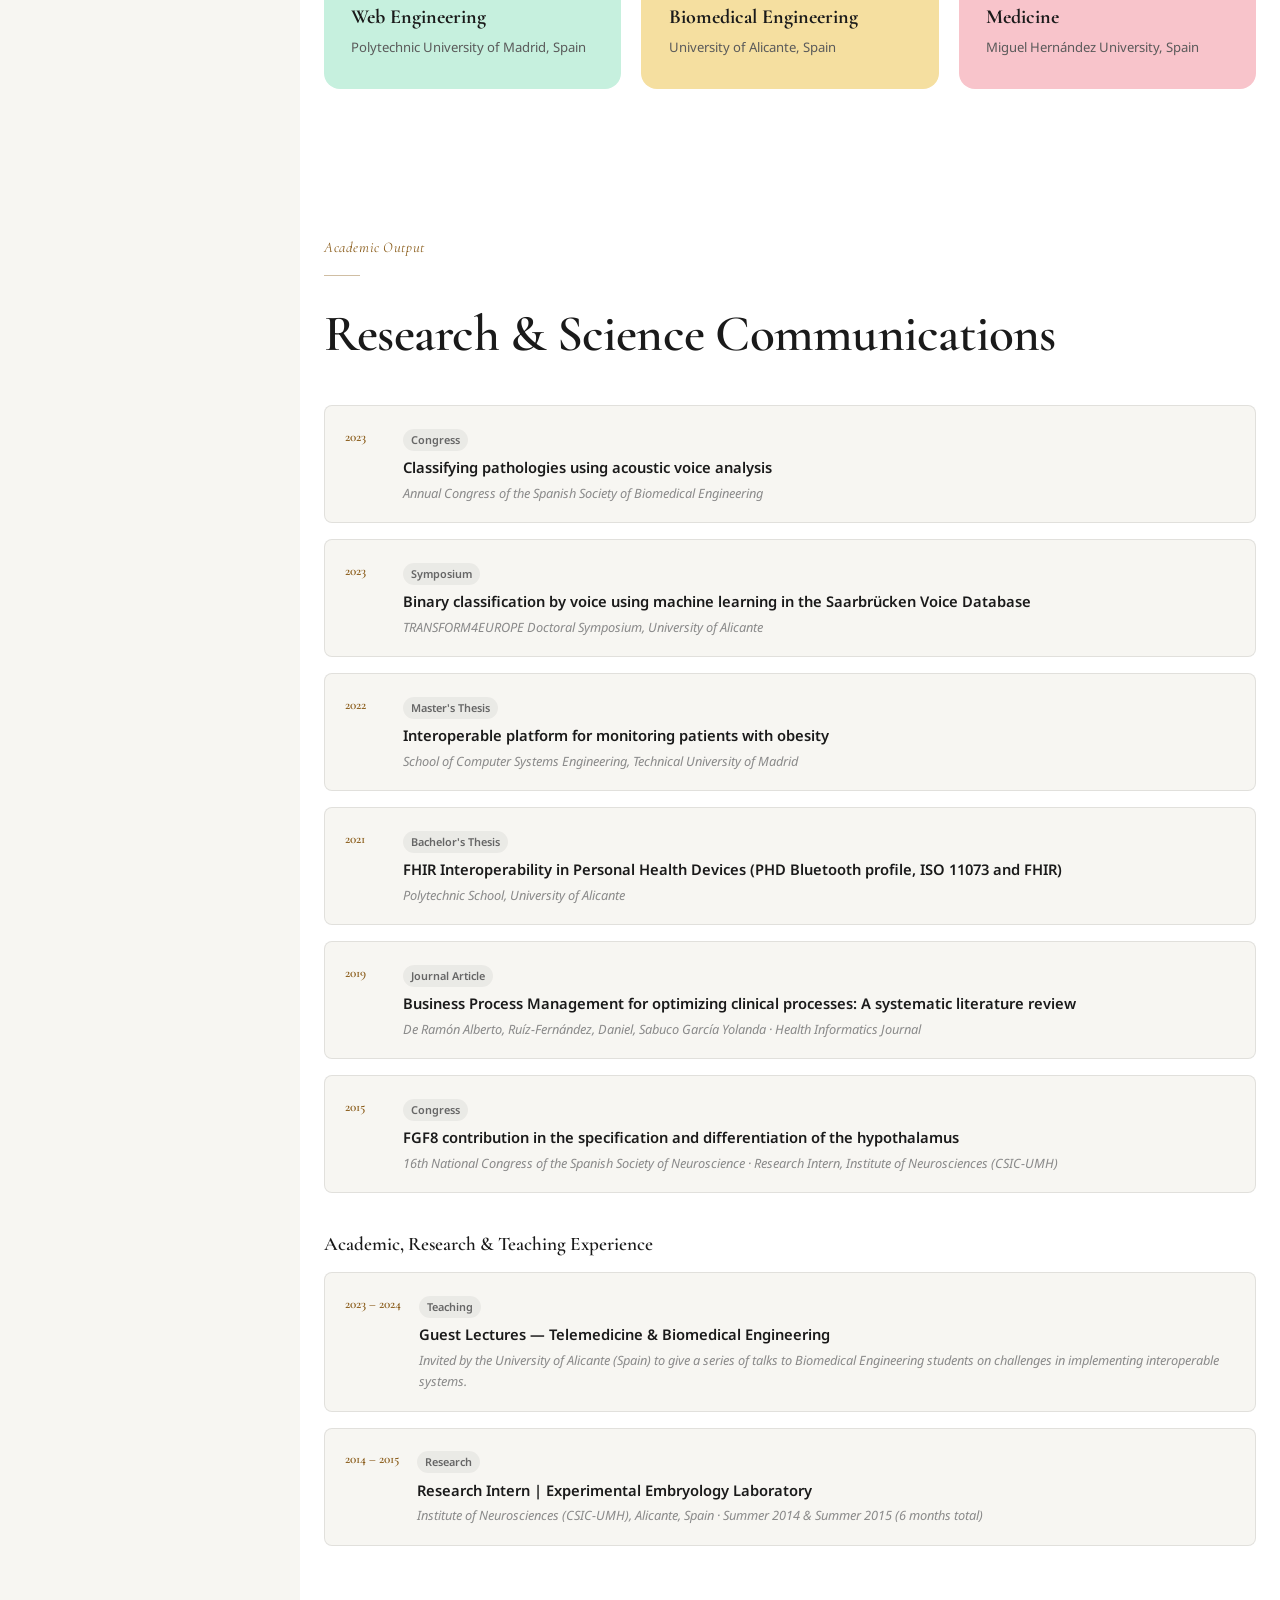
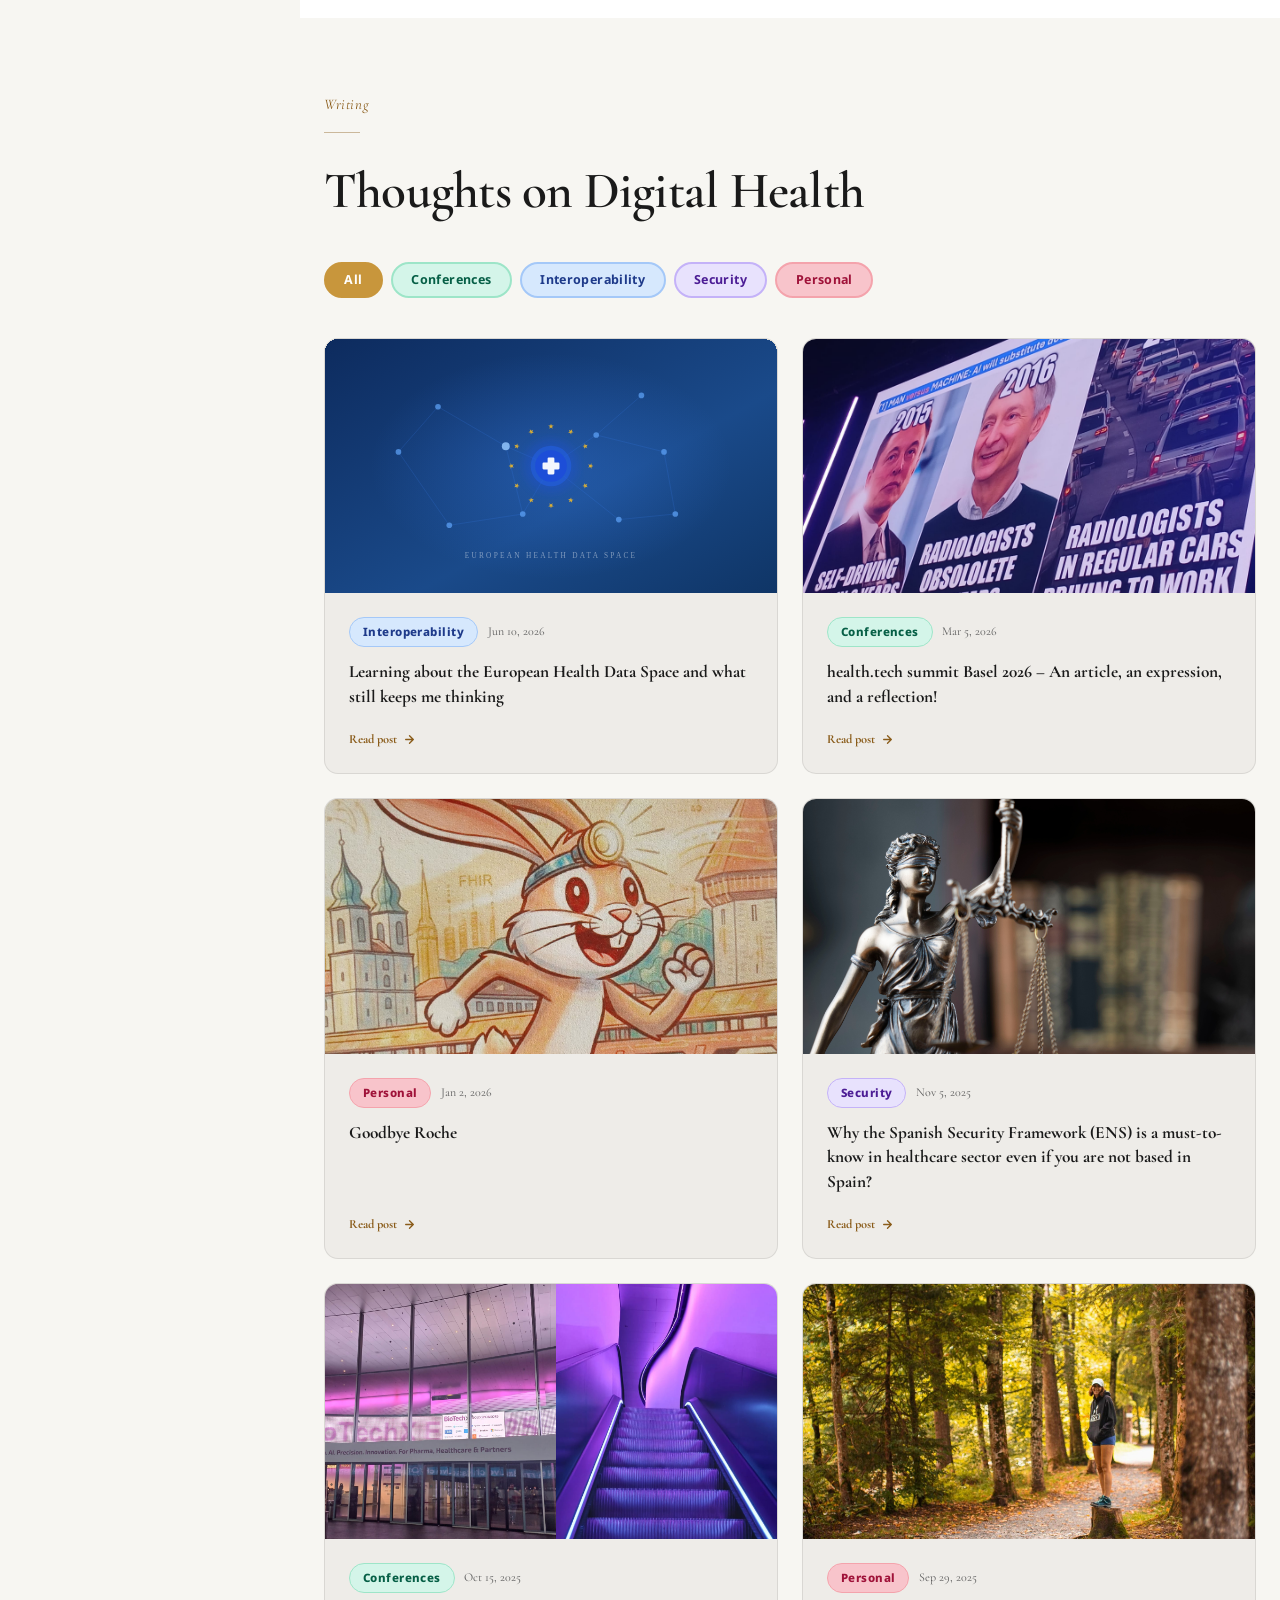
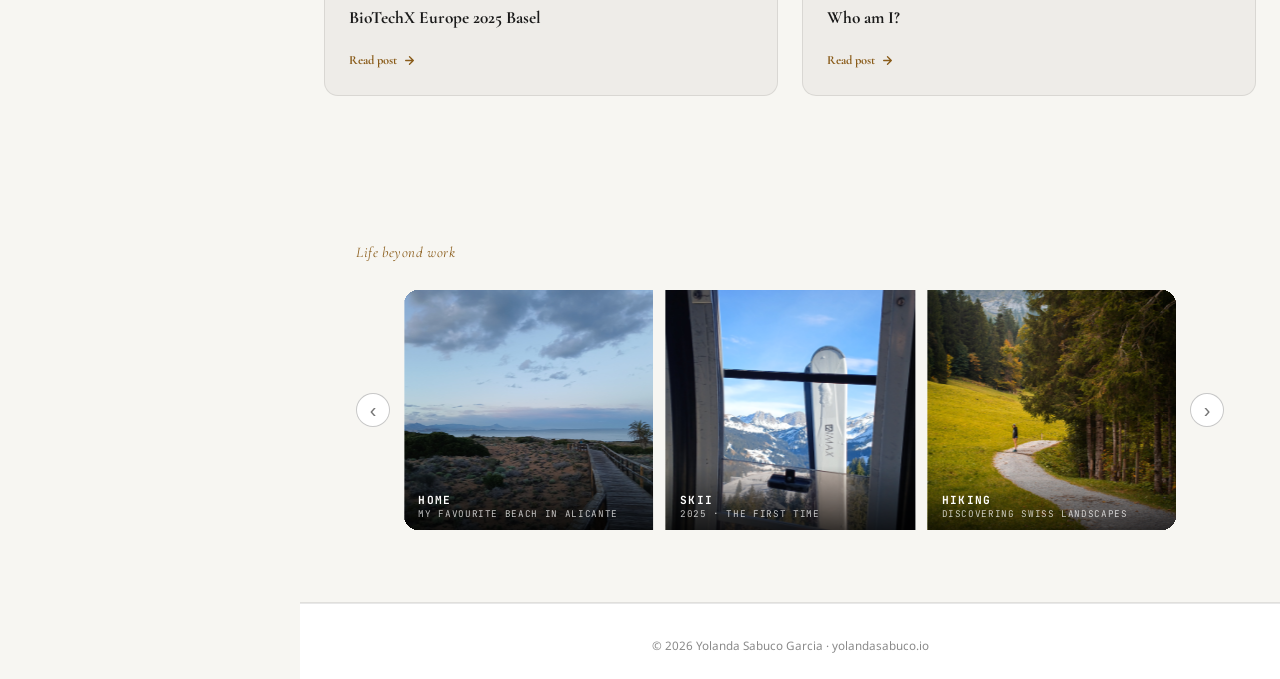
==== commit e1526794: "changed location to Spain" ====
--- a/index.html
+++ b/index.html
@@ -78,7 +78,7 @@
       <span class="intro-prompt-label">prompt.txt</span>
     </div>
     <div class="intro-prompt-body">
-      <p><span class="intro-prompt-caret">›</span> Hello! My name is Yolanda and I'm Senior Healthcare Interoperability Specialist, currently based in Luzern, Switzerland.</p>
+      <p><span class="intro-prompt-caret">›</span> Hello! My name is Yolanda and I'm Senior Healthcare Interoperability Specialist, currently based in Alicante, Spain.</p>
       <p><span class="intro-prompt-caret">›</span> 7+ years advising organisations on digital health strategy, interoperability architecture, and regulatory compliance at companies like <strong>Roche</strong>, <strong>Fresenius Medical Care</strong>, and <strong>Dedalus</strong>.<span class="intro-prompt-cursor">▌</span></p>
     </div>
   </div>
--- a/css/style.css
+++ b/css/style.css
@@ -362,9 +362,8 @@
 
 /* === INTRO SECTION === */
 .intro-section {
-  display: grid;
-  grid-template-columns: 1fr 320px;
-  gap: 3rem;
+  display: flex;
+  justify-content: center;
   align-items: center;
   padding: 5rem 3.5rem 4rem;
   border-bottom: 1px solid var(--border);
@@ -372,6 +371,8 @@
 
 /* AI Prompt card */
 .intro-section__text {
+  max-width: 720px;
+  width: 100%;
   background: #111110;
   border: 1px solid rgba(200,150,60,0.25);
   border-radius: var(--radius-lg);
